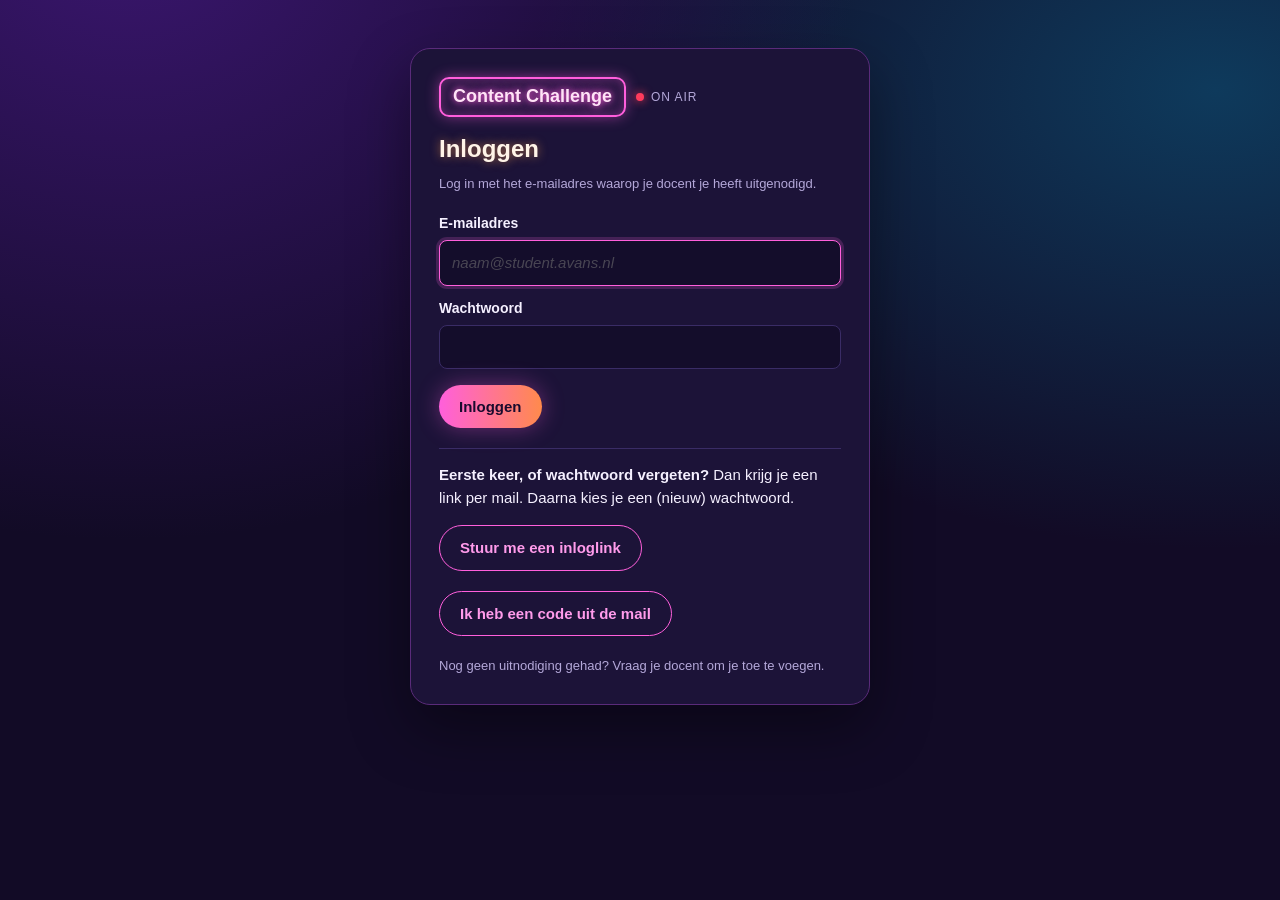
==== index.html @ 52a21045 "Inhaal-invoer: level buiten de game gedaan (noodplan) opent het volgende level Een student die op ee" ====
<!doctype html><html lang="nl"><head><meta charset=utf8>
<meta name="robots" content="noindex, nofollow, noarchive, nosnippet, noimageindex">
<meta name="referrer" content="no-referrer">
<meta http-equiv="Content-Security-Policy" content="default-src 'self'; script-src 'self' 'unsafe-inline'; style-src 'self' 'unsafe-inline' https://fonts.googleapis.com; font-src https://fonts.gstatic.com data:; img-src 'self' data: blob:; connect-src 'self' https://*.supabase.co wss://*.supabase.co; frame-src 'self' blob: data:; object-src 'none'; base-uri 'none'; form-action 'none'">
<meta name=viewport content="width=device-width,initial-scale=1,viewport-fit=cover"><style>:root{color-scheme:light;box-sizing:border-box;padding-top:env(safe-area-inset-top,0px);padding-bottom:env(safe-area-inset-bottom,0px)}html{scroll-padding-top:env(safe-area-inset-top,0px)}body{margin:0;padding:0;font:14px -apple-system,BlinkMacSystemFont,sans-serif;background:#fff;color:#000}img{max-width:100%}[hidden]:not([hidden=until-found i]){display:none!important}</style></head><body class="cc-wait">
<div id="ccgate" class="ccgate"><div class="ccbox"><p class="ccload">Laden…</p></div></div>
<title>Content Challenge</title>
<script>window.CC_HASH=location.hash;window.CC_QS=location.search;</script>
<link rel="stylesheet" href="live.css">

<link rel="preconnect" href="https://fonts.googleapis.com">
<link rel="preconnect" href="https://fonts.gstatic.com" crossorigin>
<link rel="stylesheet" href="https://fonts.googleapis.com/css2?family=Unbounded:wght@500;700;800&family=Manrope:wght@400;500;700;800&family=JetBrains+Mono:wght@500;700&display=swap">
<style>
/* Layout: a quest board. Sticky XP bar on top, mission rail left, one mission at a time on the right. */
:root{
  --paper:#f5f6f2; --card:#ffffff; --ink:#18213a; --muted:#5b6478; --line:#dcdfe6;
  --brand:#2b3a8c; --brand-soft:#e6e9f7; --gold:#d99a16; --gold-soft:#fbf0d6;
  --good:#1f7a4d; --good-soft:#e1f2e8; --warn:#b26a00; --bad:#b3261e; --bad-soft:#fbe4e2;
  --s-brief:#2b3a8c; --s-check:#0f7c80; --s-bron:#8a4fb8; --s-kies:#c25a1c;
  --f-display:"Bricolage Grotesque", "Segoe UI", system-ui, sans-serif;
  --f-body:"IBM Plex Sans", "Segoe UI", system-ui, sans-serif;
  --f-mono:"IBM Plex Mono", ui-monospace, Menlo, monospace;
}
@media (prefers-color-scheme: dark){:root:not([data-theme="light"]){
  --paper:#121626; --card:#1a2033; --ink:#e9ecf5; --muted:#a3abc0; --line:#2e3650;
  --brand:#9aa8ff; --brand-soft:#252d4f; --gold:#f0b43a; --gold-soft:#3a3018;
  --good:#5cc98f; --good-soft:#173528; --warn:#f0a84a; --bad:#ff8a80; --bad-soft:#3d1f1e;
  --s-brief:#9aa8ff; --s-check:#4fc6c9; --s-bron:#c99bf0; --s-kies:#f39a62; color-scheme:dark}}
:root[data-theme="dark"]{
  --paper:#121626; --card:#1a2033; --ink:#e9ecf5; --muted:#a3abc0; --line:#2e3650;
  --brand:#9aa8ff; --brand-soft:#252d4f; --gold:#f0b43a; --gold-soft:#3a3018;
  --good:#5cc98f; --good-soft:#173528; --warn:#f0a84a; --bad:#ff8a80; --bad-soft:#3d1f1e;
  --s-brief:#9aa8ff; --s-check:#4fc6c9; --s-bron:#c99bf0; --s-kies:#f39a62; color-scheme:dark}
*{box-sizing:border-box}
body{background:var(--paper);color:var(--ink);font-family:var(--f-body);font-size:15px;line-height:1.55}
h1,h2,h3{font-family:var(--f-display);text-wrap:balance;margin:0;line-height:1.15}
button,input,select,textarea{font:inherit;color:inherit}
:focus-visible{outline:3px solid var(--gold);outline-offset:2px}
.wrap{max-width:1180px;margin:0 auto;padding-inline:16px}

/* top bar */
.top{position:sticky;top:env(safe-area-inset-top,0px);z-index:5;background:var(--card);border-bottom:1px solid var(--line)}
.top .wrap{display:flex;flex-wrap:wrap;align-items:center;gap:12px 24px;padding-block:12px}
.logo{display:flex;flex-direction:column;min-width:0}
.logo b{font-family:var(--f-display);font-weight:800;font-size:20px;letter-spacing:-.01em}
.logo span{font-size:12px;color:var(--muted);letter-spacing:.06em;text-transform:uppercase}
.xp{display:flex;flex-wrap:wrap;gap:8px 14px;align-items:center;flex:1;min-width:0}
.meter{display:grid;grid-template-columns:auto 72px auto;align-items:center;gap:6px;font-size:12px;color:var(--muted)}
.meter .bar{height:8px;border-radius:4px;background:var(--line);overflow:hidden}
.meter .bar i{display:block;height:100%;border-radius:4px}
.meter b{font-family:var(--f-mono);color:var(--ink);font-weight:600;font-variant-numeric:tabular-nums}
.total{font-family:var(--f-mono);font-weight:600;background:var(--gold-soft);color:var(--ink);border:1px solid var(--gold);padding:4px 10px;border-radius:999px;font-variant-numeric:tabular-nums}
.roles{display:flex;border:1px solid var(--line);border-radius:999px;overflow:hidden}
.roles button{border:0;background:none;padding:6px 14px;cursor:pointer;font-size:13px}
.roles button[aria-pressed="true"]{background:var(--brand);color:var(--card)}

/* layout */
.main{display:grid;grid-template-columns:260px 1fr;gap:24px;padding-block:24px 64px}
@media (max-width:820px){.main{grid-template-columns:1fr}}
.rail{display:flex;flex-direction:column;gap:6px;min-width:0}
@media (max-width:820px){.rail{flex-direction:row;overflow-x:auto;padding-bottom:4px;align-items:flex-start}.rail .note{min-width:300px}}
.step{display:grid;grid-template-columns:28px 1fr;gap:10px;align-items:center;text-align:left;background:none;border:1px solid transparent;border-radius:10px;padding:8px 10px;cursor:pointer;min-width:0}
@media (max-width:820px){.step{min-width:190px}}
.step:hover{background:var(--card);border-color:var(--line)}
.step[aria-current="true"]{background:var(--card);border-color:var(--brand)}
.step .n{width:28px;height:28px;border-radius:50%;display:grid;place-items:center;font-family:var(--f-mono);font-size:13px;border:1.5px solid var(--line);background:var(--card)}
.step.done .n{background:var(--good);border-color:var(--good);color:var(--card)}
.step.locked{opacity:.55;cursor:not-allowed}
.step small{display:block;color:var(--muted);font-size:12px}
.step strong{font-weight:600;font-size:14px}
.rail .note{font-size:12px;color:var(--muted);padding:8px 10px}

.panel{background:var(--card);border:1px solid var(--line);border-radius:14px;padding:28px;min-width:0}
@media (max-width:560px){.panel{padding:18px}}
.eyebrow{font-size:12px;letter-spacing:.08em;text-transform:uppercase;color:var(--muted);font-weight:600}
.panel h2{font-size:28px;margin:4px 0 8px}
.lead{color:var(--muted);max-width:68ch;margin:0 0 20px}
.skilltags{display:flex;flex-wrap:wrap;gap:6px;margin-bottom:18px}
.tag{font-size:12px;font-weight:600;padding:3px 10px;border-radius:999px;border:1.5px solid currentColor}
.t-brief{color:var(--s-brief)}.t-check{color:var(--s-check)}.t-bron{color:var(--s-bron)}.t-kies{color:var(--s-kies)}.t-bonus{color:var(--gold)}

.block{border-top:1px solid var(--line);padding-top:20px;margin-top:20px;display:flex;flex-direction:column;gap:14px}
.block h3{font-size:18px}
.field{display:flex;flex-direction:column;gap:4px;min-width:0}
.field label{font-weight:600;font-size:14px}
.field .hint{font-size:13px;color:var(--muted)}
input[type=text],select,textarea{width:100%;background:var(--paper);border:1px solid var(--line);border-radius:8px;padding:9px 11px}
textarea{min-height:90px;resize:vertical}
textarea.tall{min-height:160px}
.grid2{display:grid;grid-template-columns:1fr 1fr;gap:14px}
.grid3{display:grid;grid-template-columns:repeat(3,1fr);gap:14px}
@media (max-width:700px){.grid2,.grid3{grid-template-columns:1fr}}
.btn{border:1px solid var(--brand);background:var(--brand);color:var(--card);padding:9px 16px;border-radius:8px;cursor:pointer;font-weight:600}
.btn.ghost{background:none;color:var(--brand)}
.btn.small{padding:5px 10px;font-size:13px}
.row{display:flex;flex-wrap:wrap;gap:10px;align-items:center}
.prompt{background:var(--brand-soft);border:1px dashed var(--brand);border-radius:10px;padding:14px;font-family:var(--f-mono);font-size:13px;white-space:pre-wrap;word-break:break-word}
.status{font-size:13px;color:var(--muted)}
.ok{color:var(--good);font-weight:600}
.callout{background:var(--gold-soft);border-left:4px solid var(--gold);padding:12px 14px;border-radius:0 8px 8px 0;font-size:14px}

/* strategiemodel */
.vak{border:1px solid var(--line);border-radius:12px;padding:16px;display:flex;flex-direction:column;gap:12px}
.vak header{display:flex;justify-content:space-between;gap:10px;align-items:baseline;flex-wrap:wrap}
.vak header h3{font-size:17px}
.checks{display:grid;gap:6px}
.check{display:grid;grid-template-columns:1fr auto;gap:10px;align-items:center;font-size:14px}
.seg{display:flex;border:1px solid var(--line);border-radius:8px;overflow:hidden}
.seg button{border:0;background:none;padding:4px 10px;font-size:13px;cursor:pointer}
.seg button[aria-pressed="true"].y{background:var(--good-soft);color:var(--good);font-weight:600}
.seg button[aria-pressed="true"].d{background:var(--gold-soft);color:var(--warn);font-weight:600}
.seg button[aria-pressed="true"].n{background:var(--bad-soft);color:var(--bad);font-weight:600}
.gerretsen{display:grid;grid-template-columns:repeat(auto-fill,minmax(210px,1fr));gap:6px}
.gerretsen label{display:flex;gap:8px;align-items:flex-start;font-size:14px;padding:6px 8px;border:1px solid var(--line);border-radius:8px}

/* bronnen */
table{border-collapse:collapse;width:100%;font-size:14px}
.tablewrap{overflow-x:auto}
.cscale{display:grid;grid-template-columns:repeat(4,minmax(0,1fr));gap:8px;margin:10px 0 12px}.cscale div{border-radius:12px;padding:10px 12px;border:1px solid var(--line,rgba(255,255,255,.12));display:flex;flex-direction:column;gap:2px}.cscale b{font-size:26px;line-height:1.1}.cscale span{font-family:var(--f-mono,monospace);font-weight:700;color:#1A0B2E;font-size:13px}.cscale small{color:#3A2C55;font-size:12px;font-weight:700}@media (max-width:620px){.cscale{grid-template-columns:repeat(2,minmax(0,1fr))}}
@media (max-width:620px){.ctab thead{display:none}.ctab,.ctab tbody,.ctab td{display:block;width:100%}.ctab tr{display:grid;grid-template-columns:auto 1fr auto;gap:6px 10px;align-items:center;padding:12px 0;border-bottom:1px solid var(--line,rgba(255,255,255,.12))}.ctab td{padding:0;border:0;width:auto}.ctab td:nth-child(4),.ctab td:nth-child(5){grid-column:1/-1}}
th,td{text-align:left;padding:8px;border-bottom:1px solid var(--line);vertical-align:top}
th{font-size:12px;letter-spacing:.05em;text-transform:uppercase;color:var(--muted)}
.pill{display:inline-block;font-size:12px;font-weight:600;padding:2px 8px;border-radius:999px}
.p-bev{background:var(--good-soft);color:var(--good)}.p-wee{background:var(--bad-soft);color:var(--bad)}.p-onb{background:var(--gold-soft);color:var(--warn)}
.p-prim{background:var(--brand-soft);color:var(--brand)}

/* keuze */
.routes{display:grid;grid-template-columns:repeat(3,1fr);gap:14px}
@media (max-width:860px){.routes{grid-template-columns:1fr}}
.route{border:1.5px solid var(--line);border-radius:12px;padding:14px;display:flex;flex-direction:column;gap:8px}
.route.chosen{border-color:var(--s-kies);box-shadow:0 0 0 3px color-mix(in srgb,var(--s-kies) 20%,transparent)}

/* bug hunt */
.doc{border:1px solid var(--line);border-radius:12px;padding:20px;background:var(--paper);line-height:1.8}
.doc h4{font-family:var(--f-display);margin:12px 0 2px;font-size:15px}
.sent{cursor:pointer;border-radius:4px;padding:1px 2px}
.sent:hover{background:var(--brand-soft)}
.sent.flag{background:var(--bad-soft);text-decoration:underline wavy var(--bad)}
.sent.hit{background:var(--good-soft);text-decoration:none}
.sent.miss{background:var(--bad-soft);text-decoration:line-through}
.flaglist{display:flex;flex-direction:column;gap:8px}
.flagitem{display:grid;grid-template-columns:1fr minmax(160px,220px) auto;gap:8px;align-items:center;font-size:14px;border:1px solid var(--line);border-radius:8px;padding:8px}
@media (max-width:640px){.flagitem{grid-template-columns:1fr}}

/* oplevering */
.profile{display:grid;grid-template-columns:repeat(4,1fr);gap:12px}
@media (max-width:700px){.profile{grid-template-columns:1fr 1fr}}
.skill{border:1px solid var(--line);border-radius:12px;padding:14px}
.skill .v{font-family:var(--f-mono);font-size:26px;font-weight:600}
.skill .bar{height:6px;background:var(--line);border-radius:3px;margin-top:8px;overflow:hidden}
.skill .bar i{display:block;height:100%}
.badges{display:flex;flex-wrap:wrap;gap:10px}
.badge{display:flex;gap:10px;align-items:center;border:1.5px solid var(--line);border-radius:12px;padding:10px 14px;min-width:220px;flex:1}
.badge .medal{width:34px;height:34px;border-radius:50%;display:grid;place-items:center;font-family:var(--f-display);font-weight:800;border:2px solid var(--line);color:var(--muted)}
.badge.on{border-color:var(--gold);background:var(--gold-soft)}
.badge.on .medal{border-color:var(--gold);background:var(--gold);color:var(--card)}
.badge small{display:block;color:var(--muted);font-size:12px}
.boards{display:grid;grid-template-columns:1fr 1fr;gap:18px}
@media (max-width:760px){.boards{grid-template-columns:1fr}}
tr.me td{background:var(--gold-soft);font-weight:600}
.num{font-family:var(--f-mono);font-variant-numeric:tabular-nums;text-align:right}
.example{font-size:12px;color:var(--muted);font-style:italic}
@media (max-width:600px){.meter{display:none}.top .wrap{gap:8px 12px}.xp{min-width:max-content}.levels button{padding:6px 10px}}
.toast{position:fixed;bottom:calc(16px + env(safe-area-inset-bottom,0px));left:50%;transform:translateX(-50%);background:var(--ink);color:var(--paper);padding:10px 16px;border-radius:10px;font-size:14px;z-index:20}
@media (prefers-reduced-motion:no-preference){.xpflash{animation:fl .8s ease}@keyframes fl{0%{transform:scale(1)}40%{transform:scale(1.12)}100%{transform:scale(1)}}}

/* Ontwerp 2: Neon studio. Een donkere creator-studio met gloeiende accenten, alsof je achter de knoppen van een opnamestudio zit. Bewust altijd donker. */
:root,:root:not([data-theme="light"]),:root[data-theme="dark"],:root[data-theme="light"]{
 --f-display:"Unbounded","Trebuchet MS",sans-serif;--f-body:"Manrope","Segoe UI",sans-serif;--f-mono:"JetBrains Mono",ui-monospace,monospace;
 --paper:#120B26;--card:#1C1338;--ink:#F5F0FF;--muted:#B4A8D9;--line:#3A2C66;
 --brand:#FF5FDC;--brand-soft:#33184A;--gold:#FFB547;--gold-soft:#3A2812;
 --good:#3CF0A0;--good-soft:#12352A;--warn:#FFB547;--bad:#FF6B81;--bad-soft:#3E1724;
 --s-brief:#8C9BFF;--s-check:#3CE6E0;--s-bron:#FF6BE5;--s-kies:#FFA14A;color-scheme:dark}
body{background:radial-gradient(ellipse at 10% -10%,#3B1670 0,transparent 45%),radial-gradient(ellipse at 95% 10%,#0E3A5C 0,transparent 40%),var(--paper);background-attachment:fixed}
.top{background:rgba(18,11,38,.88);backdrop-filter:blur(10px);border-bottom:1px solid var(--line)}
.logo b{font-weight:800;font-size:19px;background:linear-gradient(90deg,#FF5FDC,#FFA14A);-webkit-background-clip:text;background-clip:text;color:transparent}
.logo span::before{content:"";display:inline-block;width:8px;height:8px;border-radius:50%;background:#FF3B5C;margin-right:7px;box-shadow:0 0 10px #FF3B5C;vertical-align:1px}
@media (prefers-reduced-motion:no-preference){.logo span::before{animation:rec 1.6s ease-in-out infinite}@keyframes rec{50%{opacity:.25}}}
.panel{border:1px solid var(--line);box-shadow:0 0 0 1px rgba(255,95,220,.06),0 24px 60px rgba(0,0,0,.4);border-radius:20px;background:linear-gradient(180deg,#21164200,#1C1338),var(--card)}
.panel h2{font-weight:700;font-size:26px;letter-spacing:-.01em}
.eyebrow{color:var(--gold)}
.btn{background:linear-gradient(90deg,#FF5FDC,#FF8A4C);border:0;color:#1A0B2E;border-radius:999px;font-weight:800;box-shadow:0 0 22px rgba(255,95,220,.35)}
.btn.ghost{background:none;border:1.5px solid #FF5FDC;color:#FF9BEB;box-shadow:none}
.total{background:linear-gradient(90deg,#FF5FDC,#FFA14A);color:#1A0B2E;border:0;box-shadow:0 0 18px rgba(255,161,74,.35)}
.roles button[aria-pressed="true"]{background:#FF5FDC;color:#1A0B2E}
.meter .bar i{filter:drop-shadow(0 0 4px rgba(255,255,255,.35))}
.step[aria-current="true"]{border-color:#FF5FDC;box-shadow:0 0 20px rgba(255,95,220,.3);background:var(--card)}
.step .n{background:var(--paper)}
.step.done .n{color:#0B1F17}
.tag{background:rgba(255,255,255,.04)}
input[type=text],select,textarea{background:#140D2B;border-color:#3A2C66}
input:focus,select:focus,textarea:focus{border-color:#FF5FDC;box-shadow:0 0 0 3px rgba(255,95,220,.18)}
.vak,.route,.skill,.flagitem,.doc,.badge{border-color:#3A2C66;border-radius:16px;background:rgba(255,255,255,.02)}
.route.chosen{box-shadow:0 0 24px rgba(255,161,74,.35)}
.badge.on{background:linear-gradient(135deg,#3A2812,#33184A);border-color:var(--gold)}
.badge.on .medal{color:#1A0B2E}
.callout{background:rgba(255,181,71,.1)}
.prompt{background:#1A1036;border-color:#8C9BFF}
.skill .v{background:linear-gradient(90deg,#FFFFFF,#FFB547);-webkit-background-clip:text;background-clip:text;color:transparent}
.toast{background:#FF5FDC;color:#1A0B2E}


/* Feestje: kort dansend neonfiguurtje na een missie, groot feest na een level. */
.party{position:fixed;z-index:60;pointer-events:none;display:flex;align-items:center;gap:10px}
.party.mis{right:16px;bottom:16px;background:rgba(26,16,44,.94);border:2px solid #FF5FDC;border-radius:18px;padding:8px 16px 8px 8px;box-shadow:0 0 18px rgba(255,95,220,.55);color:#FFF4E8;max-width:calc(100vw - 32px)}
.party.mis svg{width:64px;height:76px;flex:none}
@media (max-width:600px){.party.mis{top:12px;bottom:auto;left:12px;right:12px}}
.party .pt{font-weight:800;font-size:16px;text-shadow:0 0 8px rgba(255,161,74,.8)}
.party .ps{font-size:13px;color:#FFD9F4}
.party.lvl{inset:0;pointer-events:auto;flex-direction:column;justify-content:center;background:rgba(10,6,22,.86);text-align:center;padding:16px;color:#FFF4E8}
.party.lvl svg{width:150px;height:178px}
.party.lvl .pt{font-size:clamp(26px,6vw,42px);color:#FFF4E8;text-shadow:0 0 10px #FF5FDC,0 0 28px #FF5FDC,0 0 50px rgba(255,161,74,.7)}
.party.lvl .ps{font-size:16px;max-width:460px}
.party.lvl .btn{margin-top:14px}
.party .cf{position:absolute;top:-20px;width:9px;height:16px;border-radius:2px;opacity:.95}
.party .neo{fill:none;stroke-width:4;stroke-linecap:round;stroke-linejoin:round}
.party svg{overflow:visible;filter:drop-shadow(0 0 4px #FF5FDC) drop-shadow(0 0 10px rgba(255,161,74,.6))}
@media (prefers-reduced-motion:no-preference){
 .party.mis{animation:pin .35s cubic-bezier(.2,1.6,.4,1) both}
 .party.out{animation:pout .3s ease forwards}
 .party .bod{transform-box:fill-box;transform-origin:50% 100%}
 .party .d1 .bod{animation:dbounce .45s ease-in-out infinite alternate}
 .party .d2 .bod{animation:dsway .5s ease-in-out infinite alternate}
 .party .d3 .bod{transform-origin:50% 50%;animation:dspin 1.4s ease-in-out infinite}
 .party .arm{transform-box:fill-box}
 .party .arm.l{transform-origin:100% 100%;animation:wavl .3s ease-in-out infinite alternate}
 .party .arm.r{transform-origin:0 100%;animation:wavr .3s ease-in-out infinite alternate}
 .party .leg.l{transform-box:fill-box;transform-origin:100% 0;animation:kick .45s ease-in-out infinite alternate}
 .party .leg.r{transform-box:fill-box;transform-origin:0 0;animation:kick .45s ease-in-out infinite alternate-reverse}
 .party .cf{animation:fall linear forwards}
 .party.lvl .pt{animation:flick 1.2s steps(1) 1}
}
@keyframes pin{from{transform:translateY(40px) scale(.6);opacity:0}}
@keyframes pout{to{transform:translateY(30px);opacity:0}}
@keyframes dbounce{from{transform:translateY(0) rotate(-6deg)}to{transform:translateY(-14px) rotate(6deg)}}
@keyframes dsway{from{transform:rotate(-14deg)}to{transform:rotate(14deg) translateY(-6px)}}
@keyframes dspin{0%{transform:rotate(0)}30%{transform:translateY(-12px) rotate(-12deg)}60%{transform:translateY(0) rotate(12deg)}80%,100%{transform:scaleX(-1)}}
@keyframes wavl{from{transform:rotate(-25deg)}to{transform:rotate(20deg)}}
@keyframes wavr{from{transform:rotate(25deg)}to{transform:rotate(-20deg)}}
@keyframes kick{from{transform:rotate(-18deg)}to{transform:rotate(18deg)}}
@keyframes fall{to{transform:translateY(110vh) rotate(720deg)}}
@keyframes flick{0%,20%,40%{opacity:.3}10%,30%,50%,100%{opacity:1}}
/* Neon 1, Live: de opnamestudio. ON AIR-bord als logo, neonbuis-gloed op titels, magenta naar oranje. */
.logo b{color:#FFE3F7;background:none;-webkit-background-clip:initial;background-clip:initial;text-shadow:0 0 6px #FF5FDC,0 0 18px #FF5FDC,0 0 36px rgba(255,95,220,.6);border:2px solid #FF5FDC;border-radius:10px;padding:4px 12px;box-shadow:0 0 14px rgba(255,95,220,.45),inset 0 0 12px rgba(255,95,220,.35)}
.panel h2{color:#FFF4E8;text-shadow:0 0 10px rgba(255,161,74,.75),0 0 28px rgba(255,95,220,.45)}
.panel{border-color:#5A2B7A}
.step[aria-current="true"] .n{box-shadow:0 0 12px #FF5FDC;border-color:#FF5FDC}
@media (max-width:600px){.logo b{font-size:15px;padding:3px 9px}}
.total{white-space:nowrap}

/* levels */
.levels{display:flex;border:1px solid var(--line);border-radius:999px;overflow:hidden}
.levels button{border:0;background:none;padding:6px 12px;cursor:pointer;font-size:13px;color:var(--muted)}
.levels button[aria-pressed="true"]{background:linear-gradient(90deg,#FF5FDC,#FFA14A);color:#1A0B2E;font-weight:700}
.levels button.locked{opacity:.5}
/* level 2 */
.recap{display:grid;grid-template-columns:repeat(2,minmax(0,1fr));gap:10px}
@media (max-width:700px){.recap{grid-template-columns:1fr}}
.recap-row{border:1px solid var(--line);border-radius:12px;padding:10px 12px;display:flex;flex-direction:column;gap:2px;min-width:0;overflow-wrap:anywhere}
.books{display:grid;grid-template-columns:repeat(2,minmax(0,1fr));gap:14px}
@media (max-width:760px){.books{grid-template-columns:1fr}}
.book{border:1px solid var(--line);border-radius:16px;padding:14px;display:flex;flex-direction:column;gap:8px;background:rgba(255,255,255,.02)}
.book h3{font-size:16px}
.bb-item{border:1.5px solid var(--line);border-radius:12px;padding:10px 12px;display:flex;flex-direction:column;gap:6px;cursor:pointer;font-size:14px}
.bb-item:hover{border-color:var(--brand)}
.bb-item.flag,.fz.flag{border-color:var(--bad);box-shadow:0 0 0 3px rgba(255,107,129,.25)}
.bb-item.hit,.fz.hit{border-color:var(--good);box-shadow:0 0 0 3px rgba(60,240,160,.25)}
.bb-item.miss,.fz.miss{border-color:var(--bad);border-style:dashed;opacity:.8}
.bb-item.missed,.fz.missed{border-color:var(--bad);box-shadow:0 0 0 3px rgba(255,107,129,.5)}
.sw-row{display:flex;gap:6px;flex-wrap:wrap}
.sw{width:28px;height:28px;border-radius:8px;border:1px solid rgba(255,255,255,.25);display:inline-block}
.sw.big{width:36px;height:36px}
.bb-btn{align-self:flex-start;padding:8px 14px;border-radius:8px;font-weight:700;font-family:Arial,sans-serif}
.round-h{display:flex;justify-content:space-between;align-items:center;gap:12px;flex-wrap:wrap}
.timer{display:flex;align-items:center;gap:10px}
.timer-t{font-family:var(--f-mono);font-size:20px;font-weight:700;color:var(--gold);font-variant-numeric:tabular-nums}
.timer-t.over{color:var(--bad)}
.hbframe{display:block;width:100%;height:75vh;min-height:480px;border:1px solid var(--line);border-radius:12px;background:#E9E7EF;margin-top:12px}
.logoimg .imgbox{aspect-ratio:auto;min-height:130px;max-width:380px;padding:14px;background:repeating-conic-gradient(#eee 0 25%,#fff 0 50%) 0 0/16px 16px}
.logoimg .imgbox.empty{background:#140D2B}
.logoimg .imgbox img{width:100%;height:auto;max-height:180px;object-fit:contain}
.cooker-grid{display:grid;grid-template-columns:minmax(0,1fr) minmax(0,1fr);gap:16px;align-items:start}
@media (max-width:760px){.cooker-grid{grid-template-columns:1fr}}
.pal{display:flex;flex-direction:column;gap:8px}
.pal-row{display:grid;grid-template-columns:44px 1fr 110px;gap:10px;align-items:center}
.pal-row input[type=color]{width:44px;height:36px;border:1px solid var(--line);border-radius:8px;background:none;padding:2px;cursor:pointer}
.pal-row label{font-size:14px}
input.hex{font-family:var(--f-mono);font-size:13px}
.spec{border-radius:14px;padding:18px;border:1px solid var(--line)}
.bpost{aspect-ratio:1/1;max-width:340px;width:100%;border-radius:14px;padding:22px;display:flex;flex-direction:column;justify-content:space-between;gap:10px;overflow:hidden}
.bpost-kop{font-size:26px;line-height:1.1;font-weight:700;overflow-wrap:anywhere}
.bpost-name{font-size:12px;letter-spacing:.08em;text-transform:uppercase;font-weight:700}
.bpost-cta{align-self:flex-start;padding:8px 14px;border-radius:999px;font-weight:700;font-size:14px}
.aa{display:inline-grid;place-items:center;width:44px;height:32px;border-radius:6px;font-weight:700}
details summary{cursor:pointer;color:var(--brand);font-weight:600;margin-bottom:8px}
.psych{display:flex;flex-direction:column;gap:8px}
.psych-row{display:grid;grid-template-columns:36px 150px 170px 1fr;gap:10px;align-items:center}
@media (max-width:760px){.psych-row{grid-template-columns:36px 1fr}.psych-row select,.psych-row input{grid-column:1/-1}}
.routes.two{grid-template-columns:repeat(2,minmax(0,1fr))}
@media (max-width:760px){.routes.two{grid-template-columns:1fr}}
.flyer-wrap{display:flex;justify-content:center;margin:8px 0}
.flyer{position:relative;width:100%;max-width:420px;background:#FFFFFF;color:#222;border-radius:4px;padding:14px;display:flex;flex-direction:column;gap:8px;font-family:Arial,sans-serif;box-shadow:0 20px 50px rgba(0,0,0,.45)}
.fz{border:2px solid transparent;border-radius:6px;padding:4px 6px;cursor:pointer}
.fz:hover{border-color:#bbb}
.fl-logo{display:inline-flex;align-items:center;gap:5px;font-weight:900;font-size:20px;color:#2E7D32;transform:scale(2.1,.7);transform-origin:left center;letter-spacing:-1px}
.fl-mark{width:26px;height:26px;border-radius:50%;background:#2E7D32;color:#fff;display:inline-grid;place-items:center;font-size:11px;letter-spacing:0}
.hexhint{grid-column:2/-1;font-size:12px;color:var(--muted);margin-top:-6px}.hexhint:empty{display:none}.hexhint.warn{color:var(--bad)}
.legend{display:flex;flex-wrap:wrap;gap:6px 14px;margin-top:10px;font-size:12px;color:var(--muted);max-width:340px}.lg-it{display:inline-flex;align-items:center;gap:6px}.legend .sw{width:14px;height:14px;border-radius:4px;border:1px solid var(--line)}
.wc{font-size:12px;color:var(--muted)}.wc.over{color:var(--bad)}
.fontx{display:flex;flex-direction:column;gap:4px;margin-top:8px}.fontx[hidden]{display:none}
.scales{display:grid;grid-template-columns:repeat(auto-fit,minmax(200px,1fr));gap:12px}
.cact{display:flex;flex-direction:column;gap:6px;min-width:0}.cact .row{gap:6px}
.fl-title{font-size:30px;line-height:1.05;color:#2E7D32}
.fl-foto{height:110px;border-radius:6px;background:linear-gradient(135deg,#A5D6A7,#FFCC80);display:grid;place-items:center;font-size:13px;color:#333}
.fl-tekst{margin:0;font-size:12px;line-height:1.3;text-align:justify}
.fl-cta{background:#2E7D32;color:#fff;font-weight:700;padding:8px 12px;border-radius:6px;display:inline-block}
.fl-sticker{background:#E53935;color:#fff;font-weight:900;padding:10px 6px;transform:rotate(12deg);font-size:14px}
/* level 3 */
input[type=date],input[type=time],input[type=number]{width:100%;background:#140D2B;border:1px solid #3A2C66;border-radius:8px;padding:8px 10px;color-scheme:dark}
table.cal{font-size:13px;min-width:1500px}
table.cal td{padding:4px 4px;vertical-align:middle}
table.cal input,table.cal select{padding:6px 7px;font-size:13px;min-width:0}
table.cal td:nth-child(2),table.cal td:nth-child(3){min-width:132px}
table.cal td:nth-child(4){min-width:92px}
table.cal td:nth-child(6){min-width:180px}
table.cal td:nth-child(5){min-width:96px}table.cal td:nth-child(7){min-width:138px}table.cal td:nth-child(8),table.cal td:nth-child(9){min-width:118px}table.cal td:nth-child(10){min-width:140px}table.cal td:nth-child(11){min-width:96px}table.cal td:nth-child(12){min-width:96px}
table.cal tr.incomplete td:first-child{color:var(--bad,#FF8FA1)}
table.kbug{font-size:13px;width:100%}
table.kbug td{padding:8px 6px;vertical-align:middle}
table.kbug td.num{white-space:nowrap}table.kbug th{font-size:11px;padding:6px 5px}table.kbug .rl{display:none}
@media (max-width:860px){table.kbug .rl{display:inline}table.kbug thead{display:none}table.kbug,table.kbug tbody,table.kbug tr,table.kbug td{display:block;width:100%}
 table.kbug tr{display:grid;grid-template-columns:repeat(2,minmax(0,1fr));gap:6px 12px;padding:10px 12px;border:1px solid var(--line);border-radius:12px;margin:0 0 8px}
 table.kbug td{border:0;padding:0;min-width:0;overflow-wrap:anywhere}table.kbug td::before{content:attr(data-label);display:block;font-size:11px;color:var(--muted)}
 table.kbug td.num{grid-column:1/-1;font-weight:700;text-align:left}
 table.kbug .krow td{background:none!important;box-shadow:none!important}table.kbug tr.krow.flag{background:rgba(255,107,129,.12)}table.kbug tr.krow.hit{background:rgba(60,240,160,.12)}table.kbug tr.krow.miss{background:rgba(255,107,129,.08)}table.kbug tr.krow.missed{box-shadow:0 0 0 2px rgba(255,107,129,.7)}table.kbug td:nth-child(6){grid-column:1/-1}}
.calbar{display:flex;flex-wrap:wrap;gap:8px;align-items:center;margin:0 0 10px}
.crows{display:flex;flex-direction:column;gap:10px;margin:0 0 12px}
.crow{border:1px solid var(--line);border-radius:12px;padding:10px 12px;background:rgba(255,255,255,.02);min-width:0}
.crow.bad{border-color:rgba(255,107,129,.6)}
.crow.hl{box-shadow:0 0 0 2px rgba(255,181,71,.6)}
.crow-h{display:flex;flex-wrap:wrap;gap:6px 10px;align-items:center;margin:0 0 8px;font-size:14px}
.crow-h .cbtn{margin-left:auto}
.crow>small.status{display:block;margin:-4px 0 8px;font-size:12px}.crow>small.status:empty{display:none}
.crow-iss{margin:0 0 8px;padding-left:18px;font-size:13px;color:#FF8FA1}
.crow-g{display:grid;grid-template-columns:repeat(6,minmax(0,1fr));gap:8px}
.crow-g .cc{display:flex;flex-direction:column;gap:3px;min-width:0;font-size:11px;color:var(--muted);margin:0}
.crow-g .cc.w2{grid-column:span 2}
.crow-g input,.crow-g select{padding:6px 7px;font-size:13px;width:100%;min-width:0}
@media (max-width:1000px){.crow-g{grid-template-columns:repeat(3,minmax(0,1fr))}}
@media (max-width:560px){.crow-g{grid-template-columns:repeat(2,minmax(0,1fr))}.crow-g .cc.w2{grid-column:1/-1}}
.pctask{display:flex;flex-wrap:wrap;gap:6px;align-items:center;margin-top:6px;font-size:13px;color:var(--warn,#FFB547)}
.pctask:empty{display:none}
.kgrp{display:flex;flex-direction:column;gap:8px}
.kgrow{display:grid;grid-template-columns:minmax(0,1fr) minmax(0,1.4fr);gap:8px 12px;align-items:center}
@media (max-width:560px){.kgrow{grid-template-columns:1fr}}
table.pvk{font-size:14px;max-width:520px}
.krow{cursor:pointer}
.krow:focus-visible{outline:2px solid #3CE6E0;outline-offset:-2px}
.krow.flag td{background:rgba(255,107,129,.12)}
.krow.hit td{background:rgba(60,240,160,.12)}
.krow.miss td{background:rgba(255,107,129,.08);text-decoration:line-through}
.krow.missed td{box-shadow:inset 0 2px 0 rgba(255,107,129,.7),inset 0 -2px 0 rgba(255,107,129,.7)}
.funnel{display:flex;flex-direction:column;gap:8px;margin:0 0 12px}
.fbar{display:grid;grid-template-columns:150px 1fr 90px;gap:10px;align-items:center}
.fbar .fl{display:flex;flex-direction:column}
.fbar .fl small{color:var(--muted);font-size:12px}
.fbar .ft{height:16px;background:rgba(255,255,255,.05);border-radius:999px;overflow:hidden}
.fbar .ft i{display:block;height:100%;border-radius:999px}
.fbar b{font-family:var(--f-mono);text-align:right}
.plan4{display:grid;grid-template-columns:repeat(4,minmax(0,1fr));gap:12px}
.kosten{display:grid;grid-template-columns:repeat(5,minmax(0,1fr));gap:10px}
.weeks{display:grid;grid-template-columns:repeat(13,minmax(0,1fr));gap:6px;align-items:start;margin:0 0 8px}
.wk{display:flex;flex-direction:column;align-items:center;gap:2px;font-size:11px;color:var(--muted);background:none;border:0;padding:0;margin:0;cursor:pointer;font-family:inherit;min-width:0}
.wk b,.wk small{white-space:nowrap}
.wk:focus-visible{outline:2px solid #3CE6E0;outline-offset:2px;border-radius:6px}
.wk.sel .wb{box-shadow:0 0 0 2px #FFB547}
.wk b{font-family:var(--f-mono);color:var(--ink,#F5F0FF);font-size:12px}
.wb{position:relative;width:100%;height:110px;background:rgba(255,255,255,.04);border-radius:6px;overflow:hidden}
.wb i{position:absolute;left:0;right:0;bottom:0;background:var(--s-check);border-radius:6px 6px 0 0}
.wk.over .wb i{background:#FF6B81}
.wk.over b{color:#FF8FA1}
.wb em{position:absolute;left:0;right:0;height:0;border-top:2px dashed #FFB547}
.eisen{list-style:none;padding:0;margin:0;display:flex;flex-direction:column;gap:8px}
.eisen li{display:flex;gap:10px;align-items:baseline;flex-wrap:wrap;font-size:14px}
.eisen small{color:var(--muted)}
.eventcard{border:2px solid #FFA14A;border-radius:18px;padding:20px 22px;background:linear-gradient(135deg,rgba(255,95,220,.12),rgba(255,161,74,.12));box-shadow:0 0 28px rgba(255,161,74,.25);margin:0 0 18px}
.eventcard h3{font-family:var(--f-display);font-size:22px;margin:6px 0}
.eventcard p{margin:0;max-width:640px}
@media (max-width:860px){.kosten{grid-template-columns:repeat(2,minmax(0,1fr))}.plan4{grid-template-columns:repeat(2,minmax(0,1fr))}.weeks{gap:3px}.wk small{font-size:9px}.wb{height:80px}.fbar{grid-template-columns:90px 1fr 64px}}
@media (max-width:560px){.weeks{gap:2px}.wk .wkp,.wk .wd{display:none}.wk b{font-size:9px;letter-spacing:-.02em}.wk small{font-size:10px}}
/* level 4 */
.fileinput{position:absolute;opacity:0;width:1px;height:1px;overflow:hidden}
.fileinput:focus-visible+*,.imgpick label.btn:focus-within{outline:2px solid #3CE6E0}
.imgpick{display:flex;flex-direction:column;gap:8px;position:relative}
.imgpick label.btn{cursor:pointer}
.imgbox{position:relative;border-radius:12px;overflow:hidden;background:#140D2B;border:1px solid var(--line);aspect-ratio:4/5;display:flex;align-items:center;justify-content:center}
.imgbox img{width:100%;height:100%;object-fit:cover;display:block}
.imgbox.thirds::after{content:"";position:absolute;inset:0;pointer-events:none;background:
 linear-gradient(to right,transparent calc(33.33% - 1px),rgba(255,255,255,.7) calc(33.33% - 1px),rgba(255,255,255,.7) 33.33%,transparent 33.33%,transparent calc(66.66% - 1px),rgba(255,255,255,.7) calc(66.66% - 1px),rgba(255,255,255,.7) 66.66%,transparent 66.66%),
 linear-gradient(to bottom,transparent calc(33.33% - 1px),rgba(255,255,255,.7) calc(33.33% - 1px),rgba(255,255,255,.7) 33.33%,transparent 33.33%,transparent calc(66.66% - 1px),rgba(255,255,255,.7) calc(66.66% - 1px),rgba(255,255,255,.7) 66.66%,transparent 66.66%)}
.ph-empty{color:var(--muted);font-size:14px;padding:24px;text-align:center}
.photogrid{display:grid;grid-template-columns:repeat(auto-fill,minmax(240px,1fr));gap:14px;margin:14px 0}
.photo{gap:10px}
.checks{display:flex;flex-direction:column;gap:6px}
.chk{display:flex;gap:8px;align-items:flex-start;font-size:14px;cursor:pointer}
.chk input{margin-top:3px;accent-color:#FF5FDC;width:16px;height:16px;flex:none}
.uitlist{display:flex;flex-direction:column;gap:8px;margin:10px 0}
.uitlist .chk{border:1px solid var(--line);border-radius:10px;padding:10px 12px}
.stamps{display:grid;grid-template-columns:repeat(3,minmax(0,1fr));gap:12px;margin:12px 0}
.stamp{display:flex;flex-direction:column;gap:6px;align-items:flex-start;text-align:left;border:1px dashed #3A2C66;border-radius:14px;padding:16px;background:transparent;color:inherit;cursor:pointer;font:inherit}
.stamp small{color:var(--muted);font-size:13px}
.stamp .seal{width:44px;height:44px;border-radius:50%;border:2px solid #3A2C66;display:flex;align-items:center;justify-content:center;font-weight:800;font-size:20px;color:var(--muted)}
.stamp.on{border-style:solid;border-color:#FF5FDC;box-shadow:0 0 18px rgba(255,95,220,.25)}
.stamp.on .seal{border-color:#FF5FDC;color:#FF5FDC;transform:rotate(-12deg)}
.stamp:focus-visible{outline:2px solid #3CE6E0;outline-offset:2px}
.shots{display:flex;flex-direction:column;gap:8px;margin:10px 0}
.shot{display:grid;grid-template-columns:28px 170px 1fr 90px 40px;gap:8px;align-items:center}
.shot .n{font-family:var(--f-mono);color:var(--muted);text-align:center}
.cmp{display:grid;grid-template-columns:1fr 1fr;gap:12px;margin:10px 0}
.cmp figure{margin:0;display:flex;flex-direction:column;gap:6px}
.cmp figure>img{width:100%;aspect-ratio:4/5;object-fit:cover;border-radius:12px;border:1px solid var(--line)}
.cmp figure>.ph-empty{aspect-ratio:4/5;border:1px solid var(--line);border-radius:12px;display:flex;align-items:center;justify-content:center}
.cmp figcaption{font-family:var(--f-mono);font-size:12px;text-transform:uppercase;letter-spacing:2px;color:var(--muted)}
.chips{display:flex;flex-wrap:wrap;gap:6px;align-items:center}
details.tips summary{cursor:pointer;font-weight:700}
details.tips ul{margin:10px 0 0;padding-left:18px;display:flex;flex-direction:column;gap:4px}
.rgrid{display:grid;grid-template-columns:96px 1fr;gap:14px;align-items:start}
.thumb{width:96px;height:120px;object-fit:cover;border-radius:10px;border:1px solid var(--line);display:flex;align-items:center;justify-content:center;font-size:12px;color:var(--muted)}
.vak.issue{border-color:#FF6B81}
.vak header{display:flex;justify-content:space-between;align-items:center;gap:10px;flex-wrap:wrap}
.warn{color:#FF8FA1;font-size:14px;margin:0}
.gallery{display:grid;grid-template-columns:repeat(auto-fill,minmax(140px,1fr));gap:10px}
.gallery figure{margin:0;display:flex;flex-direction:column;gap:4px}
.gallery img{width:100%;aspect-ratio:4/5;object-fit:cover;border-radius:10px}
.gallery figcaption{font-size:12px;color:var(--muted)}
.pairs{display:grid;grid-template-columns:repeat(auto-fill,minmax(280px,1fr));gap:16px}
@media (max-width:700px){.stamps{grid-template-columns:1fr}.shot{grid-template-columns:24px 1fr 70px 36px}.shot input[id^=v4w]{grid-column:2/-1;grid-row:2}.rgrid{grid-template-columns:72px 1fr}.thumb{width:72px;height:90px}}

/* level 5 */
.lbl{font-weight:600;font-size:14px}
.post{border-radius:14px;overflow:hidden;border:1px solid rgba(0,0,0,.15);box-shadow:0 8px 24px rgba(0,0,0,.25);max-width:360px;width:100%}
.post-top{display:flex;align-items:center;gap:8px;padding:10px 12px;font-size:13px}
.post-top small{opacity:.7}
.post-av{width:24px;height:24px;border-radius:50%;flex:none}
.post-img{position:relative;aspect-ratio:4/5;display:flex;align-items:center;justify-content:center;overflow:hidden}
.post-img img{width:100%;height:100%;object-fit:cover;display:block}
.post-kop{position:absolute;left:10px;right:10px;bottom:10px;padding:10px 12px;border-radius:8px;font-weight:700;font-size:18px;line-height:1.2}
.post.small .post-kop{font-size:11px;padding:5px 6px;left:5px;right:5px;bottom:5px;border-radius:5px}
.post-body{padding:12px;font-size:14px;line-height:1.45;display:flex;flex-direction:column;gap:10px;align-items:flex-start}
.post-body p{margin:0}
.todo-list{margin-top:12px;padding:12px 16px;border-left:3px solid var(--orange,#ff8a3d);background:rgba(255,138,61,.08);border-radius:8px;font-size:14px}
.todo-list.flash{animation:todoflash 1.2s ease 2}
@keyframes todoflash{50%{background:rgba(255,138,61,.3)}}
.todo-list a{color:inherit;text-decoration:underline;text-underline-offset:3px}
.flashf{animation:fieldflash 1.2s ease 2}
@keyframes fieldflash{50%{box-shadow:0 0 0 3px var(--orange,#ff8a3d)}}
.todo-list ul{margin:6px 0 0;padding-left:20px}
.todo-list li{margin:2px 0}
.post-cta{display:inline-block;padding:7px 12px;border-radius:999px;font-weight:700;font-size:13px}
.post-meta{padding:0 12px 10px;font-size:12px;opacity:.7}
.post.small{box-shadow:none;border-radius:8px}
.prod{display:flex;flex-direction:column;gap:12px}
.prod-meta{display:flex;flex-wrap:wrap;gap:6px}
.prod-grid{display:grid;grid-template-columns:minmax(220px,340px) 1fr;gap:20px;align-items:start}

.prod-fields{display:flex;flex-direction:column;gap:12px;min-width:0}
.bpick{display:flex;flex-wrap:wrap;gap:8px;margin:6px 0}
.bopt{position:relative;width:64px;height:80px;padding:0;border:2px solid transparent;border-radius:8px;overflow:hidden;background:#140D2B;cursor:pointer}
.bopt img{width:100%;height:100%;object-fit:cover;display:block}
.bopt.on{border-color:#FF5FDC;box-shadow:0 0 12px rgba(255,95,220,.5)}
.bopt:focus-visible{outline:2px solid #3CE6E0;outline-offset:2px}
.bai{position:absolute;top:3px;left:3px;background:#1A0B2E;color:#FFB547;font-size:10px;font-weight:800;padding:1px 4px;border-radius:4px}
.feed{display:grid;grid-template-columns:repeat(3,minmax(0,140px));gap:8px}
.feed.big{grid-template-columns:repeat(auto-fill,minmax(230px,1fr));gap:16px}
.feeditem{padding:0;border:2px solid transparent;border-radius:10px;background:none;cursor:pointer}
.feeditem.on{border-color:#FF6B81;box-shadow:0 0 14px rgba(255,107,129,.5)}
.feeditem:focus-visible{outline:2px solid #3CE6E0;outline-offset:2px}
details.prodwrap>summary{cursor:pointer;display:flex;gap:10px;align-items:center;font-weight:700;list-style:none}
details.prodwrap>summary::-webkit-details-marker{display:none}
details.prodwrap>summary .n{width:28px;height:28px;border-radius:50%;border:1px solid var(--line);display:flex;align-items:center;justify-content:center;font-family:var(--f-mono);font-size:13px;flex:none}
details.prodwrap>summary .n.ok{background:#3CE6A0;color:#1A0B2E;border-color:#3CE6A0}
details.prodwrap[open]>summary{margin-bottom:12px}
.prodwrap+.prodwrap{margin-top:10px}
.jurymini{width:150px}
ol.quiz{padding:0;list-style:none;display:flex;flex-direction:column;gap:10px;counter-reset:q}
ol.quiz>li p{margin:0 0 6px}
.vak.qok{border-color:#3CE6A0}
.vak.qbad{border-color:#FF6B81}
ul.cons{list-style:none;padding:0;display:flex;flex-direction:column;gap:6px}
ul.cons li{display:flex;gap:10px}
ul.cons li.ok span:first-child{color:#3CE6A0;font-weight:800}
ul.cons li.no{color:var(--muted)}
@media (max-width:760px){.prod-grid{grid-template-columns:1fr}.feed{grid-template-columns:repeat(3,minmax(0,1fr))}}
.bopt{width:74px;height:auto;overflow:visible;background:none;display:flex;flex-direction:column;gap:3px;color:inherit;font:inherit;padding:2px}
.bopt .bimg{position:relative;display:block;width:100%;height:86px;border-radius:6px;overflow:hidden;background:#140D2B}
.bcap{font-size:11px;line-height:1.2;text-align:center;color:var(--muted)}
.bopt.on .bcap{color:inherit;font-weight:700}
.post-img.v916{aspect-ratio:9/16;max-height:560px}
.post-img.mailimg{aspect-ratio:16/9}
.post-img.final img{object-fit:contain}
.post-final{position:absolute;left:8px;top:8px;background:rgba(0,0,0,.65);color:#fff;font-size:11px;padding:3px 7px;border-radius:6px}
.adblock{border-top:1px dashed var(--line);padding-top:12px;margin-top:6px}
.post-fmt{position:absolute;top:4px;left:4px;background:rgba(0,0,0,.6);color:#fff;font-size:9px;font-weight:700;padding:1px 5px;border-radius:4px;letter-spacing:.02em}
.post-ai{position:absolute;top:8px;right:8px;background:rgba(0,0,0,.65);color:#fff;font-size:11px;font-weight:700;padding:2px 6px;border-radius:4px}
.post.small .post-ai{top:4px;right:4px;font-size:9px;padding:1px 4px}
.post-count{position:absolute;top:8px;left:8px;background:rgba(0,0,0,.6);color:#fff;font-size:11px;padding:2px 7px;border-radius:999px}
.post-slides{display:flex;gap:4px;padding:6px 8px 0;overflow-x:auto}.post-slides img{width:44px;height:55px;object-fit:cover;border-radius:4px;flex:none}
.post.mail .mail-head{padding:10px 12px;font-size:13px;border-bottom:1px solid rgba(0,0,0,.12);display:flex;flex-direction:column;gap:3px}
.mail-subj{font-weight:700;font-size:15px}.mail-pre{opacity:.75;font-size:13px}
.post.small .post-kop{font-size:10px;padding:3px 5px;left:4px;right:4px;bottom:4px;border-radius:4px;line-height:1.15;display:-webkit-box;-webkit-line-clamp:2;-webkit-box-orient:vertical;overflow:hidden}
.jurymini{width:100%;max-width:320px}
.pair>header{display:flex;justify-content:space-between;align-items:center;gap:8px;flex-wrap:wrap}
.pair .cmp{margin:6px 0 0}
.claimfound{font-size:13px;margin:0}.claimfound mark{background:rgba(255,181,71,.25);color:inherit;padding:0 5px;border-radius:4px;margin:0 6px 4px 0;display:inline-block}
.claims{display:flex;flex-direction:column;gap:8px}.claimover .chk.on{border-color:#FF5FDC;background:rgba(255,95,220,.08)}.cotxt{display:flex;flex-direction:column;gap:3px}.cokop{opacity:.85}.claimrow{align-items:end}
ul.flags5{margin:6px 0 0;padding-left:20px}ul.flags5 li{margin:4px 0}
.prompt5 .prompt{max-height:220px;overflow:auto}
@media (max-width:760px){
 .prod-prev{position:sticky;top:0;z-index:3;background:var(--card);padding:6px 0;border-bottom:1px solid var(--line)}
 .prod-prev .post{display:grid;grid-template-columns:96px 1fr;max-width:none;box-shadow:none}
 .prod-prev .post-top,.prod-prev .post-meta,.prod-prev .post-slides{display:none}
 .prod-prev .post-img{grid-row:1/3;aspect-ratio:4/5}
 .prod-prev .post-img.v916{aspect-ratio:9/16;max-height:none}
 .prod-prev .post-kop{font-size:10px;padding:3px 5px;left:4px;right:4px;bottom:4px;border-radius:4px}
 .prod-prev .post-body{font-size:12px;padding:8px;max-height:140px;overflow:auto;gap:6px}
 .prod-prev .post-cta{font-size:11px;padding:4px 8px}
 .prod-prev .post.mail{display:block}.prod-prev .post.mail .post-img{display:none}.prod-prev .mail-head{padding:6px 8px}
 .prod-prev .post-ai{font-size:9px;top:4px;right:4px;padding:1px 4px}}

/* level 6 */
@media (max-width:560px){.levels .lw{display:none}.levels button{min-width:34px}}
.routebtn{background:rgba(255,255,255,.02);color:inherit;text-align:left;font:inherit;cursor:pointer}
.routebtn span{font-size:14px;color:var(--muted)}
.routebtn:focus-visible{outline:2px solid #3CE6E0;outline-offset:2px}
.tgrid{display:grid;grid-template-columns:150px 1fr;gap:18px;align-items:start}
.tgrid .post{max-width:150px}
.sim{display:grid;grid-template-columns:repeat(3,minmax(0,1fr));gap:14px}
.simcard{border:1px solid #3A2C66;border-radius:16px;padding:14px;display:flex;flex-direction:column;gap:10px;background:rgba(255,255,255,.02);transition:box-shadow .3s}
.simcard.hit{border-color:#FFB547;box-shadow:0 0 18px rgba(255,181,71,.35)}
.simtop{display:flex;gap:10px;align-items:flex-start}
.simtop>div:last-child{display:flex;flex-direction:column;gap:2px;min-width:0}
.simtop strong{font-size:14px;line-height:1.3}
.simtop small{font-size:12px;color:var(--muted)}
.simthumb{width:64px;flex:none}
.simthumb .post{max-width:64px}
.simthumb .post-kop{display:none}
.simrow{display:grid;grid-template-columns:18px 1fr 70px;gap:8px;align-items:center}
.simlbl{font-family:var(--f-mono);font-weight:800;font-size:13px}
.simbar{position:relative;height:14px;border-radius:999px;background:rgba(255,255,255,.07);overflow:visible}
.simbar i{position:absolute;left:0;top:0;bottom:0;border-radius:999px;transition:width .4s ease}
.simbar i.a{background:linear-gradient(90deg,#FF5FDC,#FFA14A)}
.simbar i.b{background:linear-gradient(90deg,#8C9BFF,#3CE6E0)}
.simbar em{position:absolute;top:-4px;bottom:-4px;width:3px;margin-left:-1px;background:#F5F0FF;border-radius:2px}
.simrow b{font-family:var(--f-mono);font-size:14px;text-align:right}
.days{display:flex;flex-wrap:wrap;gap:6px}
.days span{font-family:var(--f-mono);font-size:12px;padding:4px 9px;border-radius:999px;border:1px solid #3A2C66;color:var(--muted)}
.days span.mm{border-color:#FFB547;color:#FFB547}
.days span.on.mm{box-shadow:0 0 0 2px #FFB547}
.simtop small.mm{color:#FFB547;font-weight:700}
.mmres{margin:0;font-family:var(--f-mono);font-size:13px;color:#FFB547;font-weight:700}
.result .mid{border-color:#FFB547}.result .mid b{color:#FFB547}
.callout.warnbox{border-color:#FFB547;background:rgba(255,181,71,.08)}
.profile.p5{grid-template-columns:repeat(5,1fr)}
@media (max-width:700px){.profile.p5{grid-template-columns:1fr 1fr}.profile.p5 .skill:last-child{grid-column:1/-1}}
.days span.on{background:#FF5FDC;border-color:#FF5FDC;color:#1A0B2E;font-weight:800}
.evcard{border:2px solid #FFB547;border-radius:16px;padding:18px;background:rgba(255,181,71,.08);display:flex;flex-direction:column;gap:10px;box-shadow:0 0 28px rgba(255,181,71,.25)}
.evcard p{margin:0}
.evopts{display:flex;flex-direction:column;gap:8px}
.evopts .btn{text-align:left;justify-content:flex-start}
.btn.golive{font-size:18px;padding:14px 28px;box-shadow:0 0 22px rgba(255,95,220,.55)}
.result{display:grid;grid-template-columns:repeat(4,minmax(0,1fr));gap:10px}
.result>div{border:1px solid #3A2C66;border-radius:12px;padding:10px 12px;display:flex;flex-direction:column;gap:2px}
.result small{font-size:12px;color:var(--muted)}
.result b{font-family:var(--f-mono);font-size:16px}
.result .good{border-color:#3CE6A0}.result .good b{color:#3CE6A0}
.result .bad{border-color:#FF6B81}.result .bad b{color:#FF8FA1}
.season{display:flex;flex-direction:column;gap:8px}
.seas{display:grid;grid-template-columns:80px 1fr 100px;gap:10px;align-items:center}
.seas small{font-size:13px;color:var(--muted)}
.seas .bar{height:10px;border-radius:999px;background:rgba(255,255,255,.07);overflow:hidden;display:block}
.seas .bar i{display:block;height:100%;background:linear-gradient(90deg,#FF5FDC,#FFA14A)}
.seas b{font-family:var(--f-mono);font-size:14px;text-align:right}
.seas.tot{margin-top:6px;padding-top:10px;border-top:1px solid #3A2C66}
.seas.tot small,.seas.tot b{color:#F5F0FF;font-weight:800}
@media (max-width:860px){.sim{grid-template-columns:1fr}.result{grid-template-columns:1fr 1fr}}
@media (max-width:560px){.tgrid{grid-template-columns:1fr}.seas{grid-template-columns:64px 1fr 84px}}

/* ---------- basis: verbeterronde ---------- */
.kbtn{display:inline-flex;align-items:center;border:1.5px solid var(--s-check);color:var(--s-check);border-radius:999px;padding:5px 14px;font-size:13px;font-weight:700;text-decoration:none;white-space:nowrap}
.kbtn:hover{background:rgba(60,230,224,.1)}
.kbtn .ks{display:none}
.hside{display:flex;flex-direction:column;align-items:stretch;gap:6px}
.hside .kbtn{justify-content:center}
@media (max-width:900px){.hside{flex-direction:row;align-items:center}}
@media (min-width:601px) and (max-width:900px){.top .xp{flex:1 1 100%;order:3}.top .hside{order:2}}
.kaartlink{color:var(--s-check);text-decoration:underline;text-underline-offset:3px;font-weight:600}
.numhint{font-size:13px;color:var(--muted);margin-top:4px;min-height:0}
.numhint:empty{display:none}
.numhint.err{color:#FF8FA1;font-weight:600}
/* level 1: kernwaarden, groeiende velden, claims */
input::placeholder,textarea::placeholder{font-style:italic;opacity:.55}
.kwcards{display:grid;gap:14px}
.kwcards .vak .check,.ger .check{grid-template-columns:1fr auto}
@media (max-width:640px){.kwcards .vak .check,.ger .check{grid-template-columns:1fr}}
.ger .check{border-top:1px solid var(--line);padding-top:6px}
.aibox{border:1px dashed var(--line);border-radius:10px;padding:8px 10px;font-size:14px}
.aibox summary{cursor:pointer;color:var(--muted)}
.claimlist{display:flex;flex-direction:column;gap:6px;margin-top:8px}
.claimbtn{white-space:normal;text-align:left;font-weight:500;line-height:1.35;height:auto}
ol.uitleg li{margin:6px 0}
.zintip{font-size:12px;color:var(--muted);margin:-11px 0 0}
.cbtn{display:inline-flex;flex-wrap:wrap;align-items:center;gap:6px}
.cbtn .cq{font-size:13px;color:#FF8FA1;font-weight:600}
.btn.danger{background:var(--bad);color:#1A0B2E;border:0;box-shadow:0 0 14px rgba(255,107,129,.35)}
/* level 4: beelden in eigen verhouding (niet bijsnijden), opslagmeter, hexcodes, zachte waarschuwing */
.imgbox{aspect-ratio:auto;width:fit-content;max-width:100%;margin:0 auto;display:block;min-width:96px}
.imgbox img{width:auto;height:auto;max-width:100%;max-height:420px;object-fit:contain}
.imgbox.empty{width:100%;aspect-ratio:4/5;display:flex}
.imgbox.short img{max-height:360px}
.imgbox.empty.short{aspect-ratio:16/9}
.imgbox.busy{opacity:.5}
.cmp figure>img{aspect-ratio:auto;object-fit:contain;max-height:420px;background:#140D2B}
.gallery img{object-fit:contain;background:#140D2B}
.soft{color:var(--warn);font-size:14px;margin:6px 0 0}
.smeter{margin:12px 0;display:flex;flex-direction:column;gap:6px}
.smeter .srow{display:flex;flex-wrap:wrap;gap:6px 12px;align-items:center}
.sbar{flex:0 0 120px;height:8px;border-radius:4px;background:var(--line);overflow:hidden}
.sbar i{display:block;height:100%;background:var(--s-check)}
.smeter.mid .sbar i{background:var(--warn)}.smeter.bad .sbar i{background:var(--bad)}
.hexrow{gap:8px}
.swc{display:inline-flex;align-items:center;gap:8px;border:1px solid var(--line);border-radius:10px;padding:6px 8px}
.swt{display:flex;flex-direction:column;line-height:1.2}.swt small{font-size:11px;color:var(--muted)}.swt code{font-family:var(--f-mono);font-size:13px}
.secw{display:inline-flex;align-items:center;gap:4px;min-width:0}.secw input{width:100%;min-width:0}.secw span{font-size:12px;color:var(--muted)}
.shot{grid-template-columns:28px 170px 1fr 90px auto}
.shot .cbtn:has(.cq){grid-column:1/-1;display:flex;flex-wrap:wrap;gap:6px;align-items:center}
@media (max-width:700px){.shot{grid-template-columns:24px 1fr 76px auto}}
.tplbox{margin:8px 0}
.savewarn{position:fixed;left:12px;right:12px;bottom:12px;z-index:50;background:var(--bad-soft);color:var(--ink);border:2px solid var(--bad);border-radius:12px;padding:12px 16px;font-weight:600;box-shadow:0 10px 30px rgba(0,0,0,.5);max-width:720px;margin:0 auto}
input[type=password]{width:100%;background:#140D2B;border:1px solid #3A2C66;border-radius:8px;padding:9px 11px;color:var(--ink)}
.dlogin{max-width:420px;display:flex;flex-direction:column;gap:12px}
.dbar{display:flex;flex-direction:column;gap:8px;margin-bottom:18px;padding-bottom:14px;border-bottom:1px solid var(--line)}
.dbar summary{cursor:pointer;font-size:14px;color:var(--muted)}
.kclist{margin:8px 0 0;padding-left:20px;font-size:14px}
.kcq h3{font-size:16px;line-height:1.35}
.kcopts{display:flex;flex-direction:column;gap:6px}
.kcopt{display:flex;gap:10px;align-items:flex-start;padding:9px 12px;border:1px solid var(--line);border-radius:10px;cursor:pointer;font-size:14px}
.kcopt input{margin-top:3px;accent-color:#FF5FDC;flex:none}
.kcopt:has(input:checked){border-color:#FF5FDC;background:rgba(255,95,220,.08)}
.kcq.kc-ok{border-color:var(--good)}.kcq.kc-no{border-color:var(--bad)}
a.btn{text-decoration:none;display:inline-flex;align-items:center}
.kcq p.ok,.kcq p.warn{margin:0}
.step.kcstep .n{border-style:dashed}
.step.kcstep.done .n{border-style:solid}
@media (max-width:560px){
 .top{position:relative;top:auto}
 .top .wrap{gap:6px 8px;padding-block:6px}
 .logo span{display:none}
 .logo b{font-size:12px;padding:2px 8px;border-width:1.5px}
 .levels button{padding:3px 7px;min-width:28px;font-size:12px}
 .xp{flex:0 0 auto}
 .total{padding:2px 8px;font-size:12px}
 .roles button{padding:3px 10px;font-size:12px}
 .hside{flex-direction:row;align-items:center}
 .kbtn{padding:3px 10px;font-size:12px}
 .kbtn .kw{display:none}.kbtn .ks{display:inline}
}
.imgbox[data-paste]{cursor:copy}
.imgbox[data-paste]:focus-visible{outline:2px solid #3CE6E0;outline-offset:2px}
.imgbox.drop,.pzone.drop{outline:2px dashed #FF5FDC;outline-offset:2px}
.pastehint{font-size:13px;color:var(--muted);margin:0}
.moodimg{max-width:420px}
</style>

<header class="top">
  <div class="wrap">
    <div class="logo"><b>Content Challenge</b><span id="lvlname">Level 1 · Het fundament</span></div>
    <div class="levels" id="levels" role="group" aria-label="Level"></div>
    <div class="xp" id="xpbar"></div>
    <div class="hside">
      <div class="roles" role="group" aria-label="Weergave">
        <button id="roleStudent" aria-pressed="true">Student</button>
        <button id="roleDocent" aria-pressed="false">Docent</button>
      </div>
      <a class="kbtn" id="deckBtn" href="lesdeck/l1.pdf" target="_blank" rel="noopener" title="Open het lesdeck van dit level"><span class="kw">Lesdeck</span><span class="ks">Deck</span></a>
      <a class="kbtn" id="kaartenBtn" href="kennis/l1.html" target="_blank" rel="noopener" title="Open de kenniskaarten van dit level"><span class="kw">Kenniskaarten</span><span class="ks">Kaarten</span></a>
    </div>
  </div>
</header>

<div class="wrap main">
  <nav class="rail" id="rail" aria-label="Missies"></nav>
  <main class="panel" id="panel"></main>
</div>
<div class="toast" id="toast" hidden></div>

<script type="text/plain" id="gamecode">
(function(){
"use strict";
/* ===== Instellingen voor de docent ===== */
const DOCENTCODE="contentdocent"; /* pas hier de docentcode aan */
const DOCKEY="cq-docent";
/* Gepubliceerde kenniskaarten per level. Linken naar een kaart: URL + "#k1" ... "#k8". */
const LESDECK_URL={1:"lesdeck/l1.pdf",2:"lesdeck/l2.pdf",3:"lesdeck/l3.pdf",4:"lesdeck/l4.pdf",5:"lesdeck/l5.pdf",6:"lesdeck/l6.pdf"};
const KAART_URL={1:"kennis/l1.html",2:"kennis/l2.html",3:"kennis/l3.html",4:"kennis/l4.html",5:"kennis/l5.html",6:"kennis/l6.html"};
/* Kennischeck per level: 6 meerkeuzevragen {q:"vraag",o:["optie 1","optie 2","optie 3","optie 4"],a:0 (index goede optie),k:"k3" (kaart)}.
   Minimaal 75% goed om het level te spelen. Een lege lijst betekent: geen kennischeck voor dat level. */
/* Kennischeck level 1 (kenniskaarten level 1: k1 strategie, k2 doelen, k3 doelgroep, k4 kernwaarden en moodboard, k5 strategiemodel, k6 briefen, k7 checken, k8 bronnen). */
const KQ1=[
 {q:"Je contentdoel is naamsbekendheid vergroten. Welke KPI past daar het best bij?",o:["Het aantal herhaalaankopen per maand","Bereik en het aantal nieuwe volgers","Het aantal ingevulde offerteformulieren","De gemiddelde orderwaarde"],a:1,k:"k2"},
 {q:"Je post content via het Instagram-account van je eigen merk. Wat voor soort media is dat?",o:["Owned media: volledig in eigen beheer","Paid media: je betaalt voor bereik","Rented media: het platform van een ander, via je eigen account","Earned media: het publiek deelt het voor je"],a:2,k:"k3"},
 {q:"Een concurrent kan jouw kernwaarde 'duurzaam' net zo goed claimen. Wat doe je volgens de concurrent-test?",o:["Je houdt hem zo, want duurzaam past bij elk goed merk","Je vervangt hem door 'kwaliteit', dat is breder","Je laat hem weg en houdt twee kernwaarden over","Je maakt hem specifieker met wat jouw bedrijf concreet anders doet"],a:3,k:"k4"},
 {q:"Waarom vraag je de AI in je briefing om aannames en bronnen apart te zetten?",o:["Dan zie je meteen wat je nog moet controleren","Dan wordt de output korter en overzichtelijker","Dan maakt de AI geen fouten meer","Dan hoef je zelf geen bronnen meer te zoeken"],a:0,k:"k6"},
 {q:"De AI schrijft in vak 4: 'We maken waardevolle, relevante en consistente content.' Wat is het probleem?",o:["De zin is te lang voor een strategiemodel","Er staat een verzonnen cijfer in","Het is generieke taal: het past bij elk merk en zegt niets over het jouwe","Er is niets mis mee: zo hoort een thema te klinken"],a:2,k:"k7"},
 {q:"Welke bron is een primaire bron voor je bronnenlogboek?",o:["Een rapport van een onderzoeksbureau over social media","Reviews op de website van een concurrent","Een artikel op Frankwatching over je branche","Een korte enquête die je zelf onder je doelgroep afneemt"],a:3,k:"k8"}
];
/* Kennischeck level 2 (kenniskaarten level 2: k1 handboek, k2 kleur, k3 contrast, k4 typografie, k5 beeldstijl, k6 tone of voice, k7 AI briefen, k8 ontwerpfouten). */
const KQ2=[
 {q:"De AI schrijft: 'Groen staat voor duurzaamheid, dus jouw doelgroep ziet je merk als duurzaam.' Wat doe je hiermee?",o:["Je neemt het over, want kleurbetekenis is een vast gegeven","Je ziet het als aanname en toetst het in je bronnenlogboek, het liefst bij je doelgroep","Je kiest een andere kleur, want AI heeft het bij kleur meestal mis","Je vraagt de AI om een bron en zet die zonder te checken in je logboek"],a:1,k:"k2"},
 {q:"Je accentkleur haalt als tekst op je lichte achtergrond 3,4:1. Wat is een goede keuze?",o:["Je gebruikt hem voor alle tekst, want 3:1 is de norm","Je zet er een schaduw achter, dan hoeft hij geen 4,5:1 te halen","Je laat het zo, want contrast geldt alleen voor websites","Je gebruikt hem alleen voor grote koppen, of je kiest een donkerdere tint voor tekst"],a:3,k:"k3"},
 {q:"De AI stelt vier lettertypen voor: voor koppen, subkoppen, tekst en citaten. Wat doe je?",o:["Je houdt er twee: één voor koppen en één voor tekst, en maakt variatie met dikte en grootte","Je houdt ze alle vier, want elk onderdeel verdient een eigen font","Je houdt er drie, want subkoppen hebben een eigen font nodig","Je vervangt ze door betaalde fonts, die zien er professioneler uit"],a:0,k:"k4"},
 {q:"Je moodboard is nuchter en echt: daglicht, handen in de aarde. De AI stelt glossy stockfoto's van perfecte tuinen voor. Wat is het probleem?",o:["Stockfoto's zijn altijd verboden in een huisstijl","Er is geen probleem: glossy foto's zien er professioneler uit","De beeldstijl past niet bij de sfeer van je moodboard en bij je merk","De foto's zijn te klein voor Instagram"],a:2,k:"k5"},
 {q:"Je merk is nuchter en praat met studenten. Welke plek op de vier schalen van tone of voice past het best?",o:["Formeel, respectvol en zakelijk: 'Geachte student, wij nodigen u uit'","Zo brutaal en grappig mogelijk, met veel emoji","Formeel en enthousiast, met lange zinnen","Informeel en eerder feitelijk, met korte zinnen en 'je'"],a:3,k:"k6"},
 {q:"Wat leg je vast in het AI-logboek van je huisstijlhandboek?",o:["Alleen je prompt, want de output kun je altijd opnieuw laten maken","Je briefing, de output van de AI en wat je overnam of veranderde, en waarom","Alleen de kleuren die de AI voorstelde","Alleen de output, want die laat zien wat de AI kan"],a:1,k:"k7"}
];
const KQ3=[
 {q:"Je maakt een reel op maandag 3 november en plaatst hem op vrijdag 14 november. In welke week tellen de uren mee voor je tijdbudget?",o:["In de week van 14 november, want dan gaat de reel online","In de week van 3 november, want dan maak je de reel","Half in de ene en half in de andere week","In geen enkele week: alleen het aantal uitingen telt"],a:1,k:"k1"},
 {q:"Een See-uiting op TikTok heeft als KPI 'aantal bestellingen'. Wat klopt er niet?",o:["TikTok is geen kanaal voor See-content","Bestellingen kun je op TikTok niet meten, dus neem likes","Niets, zolang de norm een getal is","Wie je net leert kennen, koopt nog niet: meet bij See bereik of weergaven"],a:3,k:"k2"},
 {q:"Je doel is 12 aanmeldingen. 4% van de geïnteresseerden meldt zich aan, 5% van wie je bereikt raakt geïnteresseerd, en één uiting bereikt 1.000 mensen. Hoeveel uitingen heb je ongeveer nodig?",o:["3","60","6","12"],a:2,k:"k3"},
 {q:"Je hebt 4 uur per week. AI plant in één week een reel, een carrousel en een post, met de standaardtijden. Wat doe je?",o:["Je stuurt bij: deze week kost 6 uur, dus je kiest een lichter format of schuift een uiting door","Niets: AI heeft al rekening gehouden met je tijd","Je schrapt de post, dan past het precies","Je verhoogt je budget naar 6 uur, want een volle kalender is beter"],a:0,k:"k5"},
 {q:"Je account heeft 600 volgers. Welke bron is het beste ijkpunt voor de norm van je reels?",o:["De gemiddelde weergaven van de marktleider met 500.000 volgers","Wat AI zegt dat een goede reel haalt","De reels van een vergelijkbaar klein account in jouw niche","Het hoogste aantal weergaven dat je ooit in je branche zag"],a:2,k:"k6"},
 {q:"Waarom laat je AI in de laatste stap van je promptketen zijn eigen kalender checken?",o:["Dan hoef je de kalender zelf niet meer te controleren","AI plant vaak te veel en koppelt verkeerde KPI's: een check op jouw eisen vangt dat deels af","Een promptketen heeft altijd precies drie stappen","Anders vergeet AI de context uit de eerste stap"],a:1,k:"k7"}
];
/* Kennischeck level 4 (kenniskaarten level 4: k1 fotograferen met je mobiel, k2 compositie, k3 video, k4 beeld maken met AI, k5 bewerken met AI, k6 recht en ethiek, k7 beeldbriefing, k8 Medialab). */
const KQ4=[
 {q:"Je fotografeert binnen een product voor je feed. De foto wordt donker en vlak. Wat helpt volgens de kaart het meest?",o:["De flitser aanzetten, dan is het product goed belicht","Digitaal inzoomen, zodat het product groter in beeld komt","Het product bij het raam zetten, met daglicht van opzij en eventueel een wit vel papier als reflector","Achteraf een filter met veel contrast gebruiken"],a:2,k:"k1"},
 {q:"Je wilt dat een kleine kruidenplant groot en krachtig overkomt. Welke techniek kies je?",o:["Kikkerperspectief: van onderaf fotograferen","Vogelperspectief: recht van bovenaf","Ooghoogte: op de hoogte van de plant","Leidende lijnen: een tafelrand naar de plant laten lopen"],a:0,k:"k2"},
 {q:"Je reel begint met: 'Hoi, welkom op ons account!' Wat is het probleem?",o:["De begroeting is te formeel voor Instagram","Een reel moet altijd met een totaalshot beginnen","Er staat geen ondertitel bij de begroeting","In de eerste 3 seconden beslist de kijker of die blijft: begin met het resultaat, een vraag of iets onverwachts"],a:3,k:"k3"},
 {q:"Je AI-beeld van een balkon ziet eruit als een glanzende reclamefoto. Wat zet je in je volgende prompt?",o:["Een langere uitleg over je merk en je doelgroep","'Een gewone smartphonefoto, niet te perfect', plus licht, perspectief en lens","Het woord 'professioneel', dan gaat de kwaliteit omhoog","Niets: AI-beeld ziet er altijd zo uit, dus je kiest een andere tool"],a:1,k:"k4"},
 {q:"Je breidt je foto met AI uit naar 9:16. AI tekent er een extra plantenbak bij die er in het echt niet stond. Wat doe je?",o:["Niets: het blijft je eigen foto, dus je hoeft niets te melden","Je gebruikt de foto niet, want bewerkte foto's mag je nooit plaatsen","Je haalt de bak weg, of je labelt het beeld als met AI bewerkt, want AI voegde iets toe wat er niet was","Je plaatst hem alleen als story, want daar gelden geen regels"],a:2,k:"k5"},
 {q:"Je wilt een bekend nummer van de radio onder je reel zetten. Wanneer mag dat?",o:["Via de muziekbibliotheek van Instagram of TikTok binnen dat platform, of met een licentie","Altijd, als je de artiest in je caption noemt","Als je minder dan 30 seconden van het nummer gebruikt","Nooit: muziek onder een reel is altijd verboden"],a:0,k:"k6"}
];
/* Kennischeck level 5 (kenniskaarten level 5: k1 kalender naar campagne, k2 productiekaart, k3 copy, k4 feed, k5 AI als assistent, k6 claims, k7 feedback, k8 kiezen voor de test). */
const KQ5=[
 {q:"In je kalender staat bij een uiting: fase Do, KPI aanmeldingen. Wat betekent dat voor je uiting?",o:["Je maakt vooral iets dat opvalt, zodat veel mensen je merk leren kennen","Je uiting zet aan tot actie, met een duidelijke call-to-action en een link om je aan te melden","Je bedankt bestaande klanten voor hun aankoop","Niets: fase en KPI zijn alleen voor de planning, niet voor de uiting zelf"],a:1,k:"k1"},
 {q:"Welke kop past het best bij de tips van kaart 3?",o:["Ontdek vandaag nog ons uitgebreide en vernieuwde assortiment duurzame kweekbakken","Groenbak: kwaliteit, service en innovatie voor iedereen","Klik hier voor meer informatie","Ook jouw basilicum al dood?"],a:3,k:"k3"},
 {q:"Je 12 uitingen zijn los allemaal goed, maar je feed oogt rommelig. Waar let je op?",o:["Of elke uiting minstens drie hashtags heeft","Of je elke dag iets plaatst","Of je huisstijlkleuren terugkomen, je minstens 6 verschillende beelden in één stijl hebt en je merk overal hetzelfde klinkt","Of alle uitingen hetzelfde format hebben, bijvoorbeeld alleen carrousels"],a:2,k:"k4"},
 {q:"Je wilt schrijven: 'Groenbak is de duurzaamste keuze.' Wat doe je?",o:["Je maakt het concreet en bewijsbaar, zoals 'onze bakken zijn van gerecycled steigerhout (bron: leverancier)', of je laat het weg","Je laat het zo: 'duurzaam' is een gewoon woord en geen claim","Je zet er #ad achter, dan mag het","Je vraagt AI om een bron en plakt die zonder te checken in de game"],a:0,k:"k6"},
 {q:"Welke tip van de jury helpt het meest?",o:["Mooi gedaan!","De kop is kort en je ziet meteen het product. De CTA valt weg tegen de foto: zet hem in je accentkleur","Niet zo goed, probeer het nog eens","Ik zou alles anders doen"],a:1,k:"k7"},
 {q:"Welke 3 uitingen kies je voor de test in level 6?",o:["Je drie mooiste uitingen, dan scoor je het hoogst","Drie uitingen met hetzelfde format, dan is het eerlijk","De drie uitingen die het minste werk waren","Uitingen uit verschillende fasen of formats, plus één waar je over twijfelt, elk met een verwachting in je KPI"],a:3,k:"k8"}
];
const KQ6=[
 {q:"Welke hypothese is het sterkst?",o:["Ik denk dat de reel goed gaat scoren.","Als ik een vraag als kop gebruik, dan verwacht ik meer bereik dan met een gewone kop, omdat een vraag mensen laat stoppen met scrollen.","Ik verwacht meer bereik, want dat willen we graag.","Als de reel veel bereik haalt, dan was het een goede reel."],a:1,k:"k1"},
 {q:"In variant B verander je de kop én het beeld. Variant B wint. Wat is het probleem?",o:["Er is geen probleem: B is gewoon beter","Je had de test langer moeten laten lopen","Variant A had ook een nieuwe kop moeten krijgen","Je weet niet of het verschil door de kop of door het beeld kwam"],a:3,k:"k2"},
 {q:"Je test een reel. Welk meetmoment past het best?",o:["Na 7 dagen, want een reel groeit nog dagen door","Na 24 uur, want dan ben je er snel bij","Na 1 uur, want dan is de meeste interactie al binnen","A na 24 uur en B na 7 dagen, dan zie je beide kanten"],a:0,k:"k3"},
 {q:"Variant B haalt 7 aanmeldingen, variant A haalt er 5. Wat concludeer je?",o:["B is duidelijk beter: opschalen","A is mislukt: stoppen met deze uiting","Het verschil is klein bij kleine aantallen: test opnieuw met meer mensen","Je hypothese klopte dus helemaal"],a:2,k:"k4"},
 {q:"Onder je post staat een boze reactie: 'Werkt niet, geld weggegooid.' Wat werkt het best?",o:["De reactie verwijderen, dan ziet niemand hem","Snel, vriendelijk en openbaar reageren en een oplossing bieden","Niets doen, het waait vanzelf over","Een privébericht sturen en de reactie laten staan zonder antwoord"],a:1,k:"k6"},
 {q:"AI analyseert je testresultaten en geeft een stellig advies. Wat weet AI níet?",o:["Hoe je cijfers op een rij zet","Welke verklaringen mogelijk zijn","Hoe je een advies formuleert","Of het verschil bij kleine aantallen toeval is, en dat jouw cijfers gesimuleerd zijn"],a:3,k:"k7"}
];
const KQ={1:KQ1,2:KQ2,3:KQ3,4:KQ4,5:KQ5,6:KQ6};
const KEY="cq-level1-v1";
const VAKKEN=[
 {id:"missie",t:"Domein en content-missie",q:"In welk domein positioneer je je merk? Waarom maak je content, voor wie, en wat beloof je? Wat zijn je kernwaarden en propositie?",c:["Staan er jouw kernwaarden, en niet algemene woorden die bij elk merk passen?", "Is de propositie onderscheidend ten opzichte van je concurrenten?", "Klopt wat de AI over je markt of bedrijf beweert?"]},
 {id:"doelen",t:"Primaire contentdoelen",q:"Wat moet de content opleveren (bekendheid, leads, sales, community)? Koppel elk doel aan een KPI.",c:["Heeft elk doel een KPI en een norm (wanneer ben je tevreden)?", "Meet de KPI echt het doel, in dezelfde fase van de funnel?", "Zijn cijfers en normen onderbouwd, en niet door de AI verzonnen?"]},
 {id:"doelgroep",t:"Doelgroep: omschrijving en inzichten",q:"Wie is je persona? Welke behoeften, pijnpunten en drijfveren? Welke kanalen gebruikt die?",c:["Is de persona specifiek (leeftijd, situatie, gedrag) in plaats van 'iedereen'?", "Herken je dit uit wat je zelf weet of hoort van je doelgroep?", "Staan aannames als aanname benoemd, zodat je ze kunt toetsen?"]},
 {id:"thema",t:"Centraal thema",q:"Wat is de rode draad? Waarover kun je geloofwaardig en onderscheidend communiceren?",c:["Volgt het thema uit je missie en kernwaarden (vak 1)?", "Kun je hier geloofwaardig over vertellen, met eigen kennis of ervaring?"]},
 {id:"story",t:"Storyline, format en tone of voice",q:"Welk verhaal vertel je steeds? In welke vormen? Welke schrijfstijl?",c:["Past de tone of voice bij je kernwaarden en je doelgroep?", "Kun je de formats zelf maken met je tijd en middelen?"]},
 {id:"structuur",t:"Contentstructuur",q:"Welke contentpijlers? Hoe verdeel je over See-Think-Do-Care of Hero-Hub-Hygiene? Welke frequentie en kanalen?",c:["Hoort bij elke pijler een doel uit vak 2?", "Zijn het de kanalen die je doelgroep gebruikt (vak 3)?"]}
];
const CHECKS_N=5;
const GERRETSEN=["Waardevol","Emotie-opwekkend","Deelbaar","Verhalend (series en formats)","Duidelijk en vindbaar","Navolgbaar en meetbaar","Aandacht gevend","Visueel","Onderscheidend","Crossmediaal","Actiegericht","Doelgericht","Overtuigend"];
const BRIEF=[
 {id:"rol",l:"Rol",h:"Welke rol geef je de AI?",p:"Je bent een ervaren contentstrateeg die kleine merken helpt om met social media hun doelgroep te bereiken."},
 {id:"context",l:"Context",h:"Bedrijf, product, kernwaarden, doelgroep, je persoonlijke doel.",p:""},
 {id:"taak",l:"Taak",h:"Wat moet de AI precies doen? Dit voorbeeld mag je overnemen. Werk je met een ander funnelmodel dan See-Think-Do-Care (kenniskaart 2)? Pas dan vak 6 aan.",p:"Vul het contentstrategiemodel in. Werk deze 6 vakken uit:\n1. Domein en content-missie: in welk domein positioneer ik mijn merk, waarom maak ik content, voor wie, en wat beloof ik? Wat zijn mijn kernwaarden en propositie?\n2. Primaire contentdoelen: wat moet de content opleveren (bekendheid, leads, sales, community) en met welke KPI meet ik elk doel?\n3. Doelgroep: wie is mijn persona, met welke behoeften, pijnpunten, drijfveren en kanalen?\n4. Centraal thema: wat is de rode draad waarover ik geloofwaardig en onderscheidend kan communiceren?\n5. Storyline, format en tone of voice: welk verhaal vertel ik steeds, in welke vormen en met welke stem?\n6. Contentstructuur: welke contentpijlers, hoe verdeel ik ze over de funnel (See-Think-Do-Care), met welke frequentie en op welke kanalen?"},
 {id:"materiaal",l:"Materiaal",h:"Wat kun je nu al meegeven? Zoek in 10 minuten online: 3 tot 5 klantreviews (Google, webshop of socials), de bio of over-ons-tekst van 3 concurrenten en je eigen website of posts als je die hebt. Nog geen klanten? Gebruik reviews van een vergelijkbaar bedrijf of concurrent. Interviews doe je later in dit level.",p:"Hieronder plak ik 5 klantreviews en de Instagram-bio's van 3 concurrenten. Gebruik dit om de taal en wensen van mijn doelgroep te begrijpen:"},
 {id:"format",l:"Format",h:"Hoe wil je de output ontvangen?",p:"Begin elk vak op een nieuwe regel met het nummer en de naam, van 1. Domein en content-missie tot en met 6. Contentstructuur. Maximaal 100 woorden per vak. Stel daarna 3 vragen aan mij."},
 {id:"eisen",l:"Eisen en verboden",h:"Waar moet de output aan voldoen, wat mag niet?",p:"Schrijf in het Nederlands. Verzin geen cijfers. Geen algemene marketingtaal: maak alles concreet voor mijn bedrijf en doelgroep."},
 {id:"bronnen",l:"Aannames en bronnen",h:"Vraag de AI om aannames en bronnen apart te benoemen.",p:"Zet aannames apart. Noem bij elk cijfer of feit de bron. Zeg het als je iets niet weet."}
];
const ERRTYPES=["Verzonnen feit of bron","Past niet bij doelgroep","Past niet bij merk of kernwaarden","Te generiek","Doel en KPI sluiten niet aan"];
const BUG={
 intro:"AI-output voor FitBox, een abonnement op gezonde, betaalbare maaltijdboxen voor studenten in Breda en Tilburg. Kernwaarden: betaalbaar, duurzaam, nuchter.",
 parts:[
  {h:"Domein en missie",s:[
   {t:"FitBox helpt studenten met weinig tijd en budget om toch gezond te eten.",e:null,x:"Klopt: een concrete belofte die past bij deze doelgroep."},
   {t:"Uit onderzoek blijkt dat 87% van de studenten dagelijks een maaltijdbox bestelt.",e:0,x:"Verzonnen cijfer: er staat geen bron bij en het is ook niet geloofwaardig."},
   {t:"Volgens het Nationaal Studentenvoedingsrapport 2025 eet een student gemiddeld vier keer per week fastfood.",e:0,x:"Dit rapport bestaat niet. Een officieel klinkende naam is geen bewijs: zoek het op."}]},
  {h:"Contentdoelen",s:[
   {t:"Hoofddoel voor het eerste halfjaar is naamsbekendheid onder studenten in Breda en Tilburg.",e:null,x:"Klopt: een helder en logisch doel voor een nieuw merk."},
   {t:"We meten dit doel aan het aantal herhaalaankopen per maand.",e:4,x:"Herhaalaankopen horen bij Care, naamsbekendheid bij See. Meet bekendheid met bereik of nieuwe volgers."}]},
  {h:"Doelgroep",s:[
   {t:"Persona: Gerda, 58 jaar, gepensioneerd, kookt graag uitgebreid en heeft alle tijd.",e:1,x:"Een gepensioneerde vrouw met alle tijd is geen student met weinig tijd en budget. De persona past niet bij de doelgroep."},
   {t:"Haar grootste pijnpunt is dat recepten vaak voor vier personen zijn, terwijl ze alleen kookt.",e:null,x:"Geen aparte fout: deze zin past bij de persona. Het probleem zit in de persona zelf, in de zin ervoor."}]},
  {h:"Centraal thema en tone of voice",s:[
   {t:"Centraal thema: gezond eten zonder gedoe.",e:null,x:"Klopt: kort en het past bij studenten met weinig tijd."},
   {t:"De tone of voice is exclusief en luxueus, met een knipoog naar sterrenrestaurants.",e:2,x:"Exclusief en luxueus botst met de kernwaarden betaalbaar en nuchter."},
   {t:"We maken waardevolle, relevante en consistente content die de doelgroep aanspreekt en raakt.",e:3,x:"Deze zin past bij elk merk en zegt dus niets over FitBox."}]},
  {h:"Contentstructuur",s:[
   {t:"Drie pijlers: snelle recepten, budgettips en verhalen van studenten.",e:null,x:"Klopt: concrete pijlers die passen bij de doelgroep."},
   {t:"We posten drie keer per week op Instagram en TikTok en sturen één nieuwsbrief per maand.",e:null,x:"Klopt: een haalbare frequentie op kanalen die studenten gebruiken."}]}
 ]};
const EXAMPLE_CLASS=CCLIVE.klasArr(1);
const MISSIONS=[
 {id:"profiel",t:"Spelersprofiel",s:"Character creation · in de les"},
 {id:"kernwaarden",t:"Kernwaarden en moodboard",s:"Kiezen · in de les"},
 {id:"duel",t:"Briefing-duel",s:"Briefen · in de les"},
 {id:"model",t:"Strategiemodel",s:"Checken · in de les"},
 {id:"bronnen",t:"Bronnenlogboek",s:"Bronnen · thuis"},
 {id:"bug",t:"Bug hunt",s:"Bonus-XP · thuis"},
 {id:"keuze",t:"Keuzemoment",s:"Kiezen · thuis"},
 {id:"oplevering",t:"Oplevering",s:"Score en portfolio"}
];
/* ---------- level 2: data ---------- */
const MISSIONS2=[
 {id:"detective",t:"Brand-detective",s:"Opwarmer · in de les"},
 {id:"start",t:"Startpunt",s:"Strategie en moodboard"},
 {id:"cooker",t:"Pressure cooker",s:"Briefen · in de les"},
 {id:"check",t:"Huisstijlcheck",s:"Checken · thuis"},
 {id:"bronnen",t:"Bronnenlogboek",s:"Bronnen · thuis"},
 {id:"bug",t:"Ontwerpfouten-jacht",s:"Bonus-XP · thuis"},
 {id:"keuze",t:"Tone of voice",s:"Kiezen · thuis"},
 {id:"oplevering",t:"Oplevering",s:"Huisstijlhandboek"}
];
const ROLES=[{id:"prim",t:"Primair"},{id:"sec",t:"Secundair"},{id:"acc",t:"Accent"},{id:"donker",t:"Donker (tekst)"},{id:"licht",t:"Licht (achtergrond)"}];
const PAIRS2=[["donker","licht"],["donker","prim"],["donker","sec"],["donker","acc"],["licht","prim"],["licht","sec"],["licht","acc"],["prim","sec"],["prim","acc"],["sec","acc"]];
const RSHORT={prim:"Primair",sec:"Secundair",acc:"Accent",donker:"Donker",licht:"Licht"};
const SCHALEN=[["humor","Humor",["Grappig","Eerder grappig","Midden","Eerder serieus","Serieus"]],["formeel","Formaliteit",["Formeel","Eerder formeel","Midden","Eerder informeel","Informeel"]],["respect","Respect",["Respectvol","Eerder respectvol","Midden","Eerder brutaal","Brutaal"]],["energie","Energie",["Enthousiast","Eerder enthousiast","Midden","Eerder zakelijk","Zakelijk en feitelijk"]]];
const OLDPAIRS=["donker-licht","donker-prim","donker-sec","donker-acc","licht-prim","licht-sec","licht-acc"];
const KOPFONTS=["Poppins","Montserrat","Fraunces","Playfair Display","DM Serif Display","Bebas Neue","Archivo Black","Space Grotesk","Rubik","Nunito","Lora","Oswald"];
const TEKSTFONTS=["Inter","Work Sans","Open Sans","Lato","Source Sans 3","Nunito Sans","Karla","Roboto","IBM Plex Sans","Merriweather"];
const BRIEF2=[
 {id:"rol",l:"Rol",h:"Welke rol geef je de AI?",p:"Je bent een ervaren merkontwerper voor kleine merken."},
 {id:"context",l:"Context",h:"Neem je strategie uit level 1 mee: bedrijf, kernwaarden, doelgroep, centraal thema.",p:""},
 {id:"taak",l:"Taak",h:"Wat moet de AI precies doen?",p:"Vertaal mijn kernwaarden naar een huisstijl: 5 kleuren met hex-code, precies in deze rollen: Primair, Secundair, Accent, Donker (tekst) en Licht (achtergrond). Daarnaast 2 lettertypen van Google Fonts, een beeldstijl en compositie-uitgangspunten."},
 {id:"materiaal",l:"Materiaal",h:"Wat geef je mee? Je moodboard als afbeelding (voeg het als bijlage toe in je AI-tool), je drie sfeerwoorden en je strategie.",p:"Hieronder beschrijf ik mijn moodboard. Gebruik de sfeer, kleuren en beelden hieruit als basis:"},
 {id:"format",l:"Format",h:"Hoe wil je de output ontvangen?",p:"Per onderdeel een kop. Zet elke kleur op een eigen regel met de rol, de hex-code en welke kernwaarde hij uitdrukt, bijvoorbeeld: Primair: #2F6B3A, groen."},
 {id:"eisen",l:"Eisen en verboden",h:"Waar moet de huisstijl aan voldoen?",p:"Tekst haalt minimaal 4,5:1 contrast (WCAG AA). Maximaal 2 lettertypen. Alleen gratis Google Fonts."},
 {id:"bronnen",l:"Aannames en bronnen",h:"Laat de AI uitleggen waarom, en aannames apart zetten.",p:"Leg per kleur uit waarom die past en zet aannames over kleurbetekenis apart."}
];
const DTYPES=["Kleur past niet bij kernwaarden","Onleesbaar contrast","Tone of voice botst met doelgroep","Te veel lettertypen","Beeldstijl past niet bij merk","Niet consistent"];
const DETECT={
 intro:"Twee AI-tools maakten een brandbook voor FitBox: gezonde, betaalbare maaltijdboxen voor studenten in Breda en Tilburg. Kernwaarden: betaalbaar, duurzaam, nuchter. Doelgroep: studenten van 18 tot 25. Er zitten 6 fouten in de twee brandbooks samen.",
 books:[
  {n:"Brandbook A",items:[
   {h:"Kleuren",sw:["#111111","#C9A227","#6D1A36"],t:"Zwart, goud en bordeaux voor een exclusieve, premium uitstraling.",e:0,x:"Zwart, goud en bordeaux zeggen exclusief en premium. FitBox is betaalbaar en nuchter: deze kleuren passen niet bij de kernwaarden."},
   {h:"Typografie",t:"Koppen in Poppins Bold, lopende tekst in Inter.",e:null,x:"Twee lettertypen: één voor koppen en één voor tekst, allebei gratis Google Fonts. Precies goed."},
   {h:"Tone of voice",t:"“Geachte student, wij nodigen u graag uit om kennis te maken met ons verfijnde culinaire assortiment.”",e:2,x:"'Geachte student' en 'u' zijn formeel en stijf. Studenten van 18 tot 25 spreek je aan met je, kort en nuchter."},
   {h:"Beeldstijl",t:"Lichte, natuurlijke foto's van studenten die samen koken in een studentenkeuken.",e:null,x:"Echte studenten die samen koken in daglicht: past bij de doelgroep en bij nuchter."}]},
  {n:"Brandbook B",items:[
   {h:"Kleuren",sw:["#43A047","#FFFFFF","#FFEB3B"],t:"Fris groen met wit, en geel als accent voor stickers en vlakken.",e:null,x:"Groen past bij gezond en duurzaam, wit geeft rust en geel als accentvlak mag. Het palet zelf is goed; het gaat pas mis bij de toepassing, waar geel als tekstkleur op wit staat."},
   {h:"Typografie",t:"Koppen in Bangers, subkoppen in Lobster, lopende tekst in Courier New en citaten in Pacifico.",e:3,x:"Vier lettertypen zonder duidelijke rol. Gebruik er maximaal 2: één voor koppen en één voor tekst (kenniskaart 4)."},
   {h:"Beeldstijl",t:"Glossy stockfoto's van luxe restaurantgerechten op witte tafelkleden.",e:4,x:"Luxe restaurantgerechten op witte tafelkleden passen niet bij betaalbare maaltijdboxen voor studenten."},
   {h:"Logo",t:"Het logo staat altijd in groen op wit. Op Instagram gebruiken we het logo in paars.",e:5,x:"Op Instagram een andere logokleur dan overal: niet consistent, en daardoor minder herkenbaar."},
   {h:"Toepassing: aanbieding",btn:{bg:"#FFFFFF",fg:"#FFEB3B",t:"Nu 3 maaltijden voor €12"},t:"Aanbiedingen in gele tekst op een witte achtergrond.",e:1,x:"Gele tekst op wit haalt ongeveer 1,2:1. Dat is onleesbaar: gewone tekst moet minimaal 4,5:1 halen (kenniskaart 3)."}]}
 ]};
const FTYPES=["Te veel lettertypen","Onleesbaar contrast","Geen witruimte","Vervormd beeld of logo","Te veel tekst","Spelfout"];
const FLYER=[
 {id:"logo",l:"Logo",e:3,x:"Het logo is breed uitgerekt en platgedrukt: het rondje is een ovaal geworden. Schaal een logo altijd in verhouding."},{id:"titel",l:"Titel",e:0,x:"Vier lettertypen in één titel. Kies er maximaal 2 en maak variatie met dikte of grootte."},{id:"sub",l:"Ondertitel",e:1,x:"Lichtgele tekst op wit is bijna niet te lezen."},{id:"datum",l:"Datum",e:5,x:"'Zaterdg' moet 'zaterdag' zijn. Een spelfout in een datum kost vertrouwen."},
 {id:"foto",l:"Foto",e:null,x:"Studenten die samen koken: past bij de doelgroep. Geen fout."},{id:"tekst",l:"Tekstblok",e:4,x:"Eén lange zin van bijna 90 woorden. Op een flyer wil je één boodschap, kort en scanbaar."},{id:"plek",l:"Locatie",e:null,x:"Een duidelijke locatie. Geen fout."},{id:"cta",l:"Aanmelden",e:null,x:"Een duidelijke call to action met een link. Geen fout."},{id:"sticker",l:"Sticker",e:2,x:"De sticker zit tegen de rand en over de inhoud heen: geen witruimte."}];
const MOODCHECKS=["Past de beeldstijl bij de sfeer van je moodboard?","Past hij bij je doelgroep?","Kun je hem zelf maken (telefoon, Medialab of AI-beeld)?"];
const EXAMPLE_CLASS2=CCLIVE.klasArr(2);
function blank2(){return{
 cur:"detective",
 start:{mood:"",sfeer:["","",""]},
 detect:{flags:{},checked:false},
 brief:{},aiOut:"",aanp:"",fx:{},
 pal:{prim:"",sec:"",acc:"",donker:"",licht:""},kop:"",tekst:"",beeld:"",compositie:"",
 uiting:{kanaal:"",kop:"",tekst:"",cta:"",beeld:""},
 hb:{logo:"",logoImg:"",dos:"",donts:"",toepassingen:""},
 cc:{acties:{},psych:{},mood:[],moodAanp:""},
 bronnen:[],
 flyer:{flags:{},checked:false},
 tov:{a:{n:"",d:"",post:""},b:{n:"",d:"",post:""},persona:{ai:"",oordeel:"",echt:""},schaal:{},gekozen:null,waarom:"",regels:""}
};}

/* ---------- level 3: data ---------- */
const MISSIONS3=[
 {id:"start",t:"Startpunt",s:"Strategie en uren · in de les"},
 {id:"funnel",t:"Funnel terugrekenen",s:"Checken · in de les"},
 {id:"kalender",t:"AI-kalender",s:"Briefen · in de les"},
 {id:"budget",t:"Tijdbudget",s:"Checken · in de les"},
 {id:"bronnen",t:"KPI-bronnen",s:"Bronnen · thuis"},
 {id:"bug",t:"Kalender-bug hunt",s:"Bonus-XP · thuis"},
 {id:"event",t:"Eventkaart",s:"Kiezen · thuis"},
 {id:"oplevering",t:"Oplevering",s:"Contentkalender"}
];
const FASEN=[
 {id:"See",t:"See",d:"Bereik: mensen leren je kennen",kpi:"bereik, views"},
 {id:"Think",t:"Think",d:"Interesse: mensen overwegen",kpi:"klikken, opslaan, websitebezoek"},
 {id:"Do",t:"Do",d:"Actie: mensen kopen of melden zich aan",kpi:"aanmeldingen, bestellingen, CTR"},
 {id:"Care",t:"Care",d:"Binding: klanten blijven en praten erover",kpi:"opens, reacties, herhaalaankopen"}
];
const SOORTEN=["Educatief","Inspirerend","Community","Promotioneel"];
const FORMATS3=[["Post",1],["Carrousel",2],["Story",0.5],["Reel",3],["Video",6],["Blog",4],["Nieuwsbrief",3],["Podcast",5],["Advertentie",2],["Live",2]];
const COLS3=["Aanmaakdatum","Publicatiedatum","Tijdstip","Fase","Thema","Soort content","Format","Kanaal","KPI","Norm"];
const BRONSOORT3=["Benchmark (onderzoek of rapport)","Eigen data (eerdere posts, statistieken)","Concurrent (wat haalt een vergelijkbaar account)","Primair: poll of gesprek met doelgroep","Vakartikel of platformrichtlijn"];
const KTYPES=["KPI past niet bij de fase","Niet haalbaar in je tijdbudget","Kanaal past niet bij doelgroep","Onlogische datum of tijd","Geen norm of niet meetbaar","Botst met merk of tone of voice"];
const KBUG={
 intro:"AI maakte deze kalender voor FitBox: gezonde, betaalbare maaltijdboxen voor studenten in Breda en Tilburg. Kernwaarden: betaalbaar, duurzaam, nuchter. Doelgroep: studenten van 18 tot 25. Tijdbudget: 6 uur per week. Standaardtijden: reel 3 uur, carrousel en advertentie 2 uur, post 1 uur, story een half uur.",
 rows:[
  {r:["31 aug","2 sep","18:00","See","Koken voor €3 per dag","Educatief","Reel","Instagram","Views","4.000"],e:null,x:"Klopt: See met weergaven als KPI, een tijdstip waarop studenten online zijn en een norm met een getal."},
  {r:["1 sep","3 sep","03:30","Think","Zo werkt een FitBox-abonnement","Educatief","Carrousel","Instagram","Opslaan","150 keer"],e:3,x:"Om half vier 's nachts ziet bijna niemand je post. Kies een moment waarop je doelgroep online is, bijvoorbeeld rond 18:00."},
  {r:["7 sep","9 sep","12:00","See","Studentenleven in Tilburg","Inspirerend","Post","LinkedIn","Bereik","2.000"],e:2,x:"Studenten van 18 tot 25 zoeken dit soort content niet op LinkedIn. Instagram of TikTok past beter (kaart 4)."},
  {r:["8 sep","10 sep","19:00","See","Leer FitBox kennen","Promotioneel","Reel","TikTok","Bestellingen","40"],e:0,x:"Wie je in de See-fase net leert kennen, bestelt nog niet. Meet hier bereik of weergaven (kaart 2)."},
  {r:["9 sep","11 sep","17:00","Do","Eerste box 50% korting","Promotioneel","Story","Instagram","Engagement","Veel"],e:4,alt:[0],x:"'Veel' is geen norm: dat kun je niet meten. Engagement past bovendien niet bij Do; meet hier bestellingen of de klikratio. Beide soorten tellen als goed."},
  {r:["14 sep","16 sep","12:00","See","Elke dag een kookvideo (7 stuks)","Educatief","7 reels","TikTok","Views per reel","1.000"],e:1,x:"Zeven reels van 3 uur zijn 21 uur in één week, terwijl het budget 6 uur is."},
  {r:["21 sep","23 sep","18:00","Care","Klant van de maand","Community","Post","Instagram","Reacties","25"],e:null,x:"Klopt: Care met reacties als KPI, en een post past ruim in het budget."},
  {r:["22 sep","24 sep","20:00","Do","Exclusief gourmetdiner voor de verfijnde fijnproever","Promotioneel","Advertentie","Instagram","CTR","1,5%"],e:5,x:"Een exclusief gourmetdiner botst met betaalbaar en nuchter, en met de toon voor studenten."}
 ]};
/* Eventkaarten. d = algemene tekst (docent), dw(w,V) = tekst met datums; w(n) geeft "week n (datum t/m datum)". */
const EVENTS=[
 {id:"inhaak",t:"Inhaakmoment",d:"In week 6 van je kalender valt een landelijke dag of actie die bij je merk past. Plan in die week minstens één uiting die erop inhaakt, zonder je tijdbudget te overschrijden.",
  dw:w=>"Zoek een landelijke dag of actie in "+w(6)+" die bij je merk past, bijvoorbeeld op een inhaakkalender. Plan in die week minstens één uiting die erop inhaakt, zonder je tijdbudget te overschrijden."},
 {id:"kanaal",t:"Kanaal valt weg",d:"Je belangrijkste social kanaal is in week 4 tot en met 6 niet bruikbaar (account geblokkeerd). Verplaats of vervang de uitingen in die weken.",
  dw:(w,V)=>"Je belangrijkste kanaal, "+((V&&V.kanaal)||"je hoofdkanaal")+", is in "+w(4)+" tot en met "+w(6)+" niet bruikbaar: je account is geblokkeerd. Verplaats of vervang de uitingen op dat kanaal in die weken. Elke week moet nog wel een uiting hebben."},
 {id:"tentamen",t:"Tentamenweken",d:"In week 9 en 10 heb je maar de helft van je productie-uren. Pas je kalender zo aan dat je binnen budget blijft.",
  dw:w=>"In "+w(9)+" en "+w(10)+" heb je maar de helft van je productie-uren. Pas je kalender zo aan dat je in die weken binnen de helft van je budget blijft."},
 {id:"concurrent",t:"Concurrent kopieert je",d:"Een concurrent lanceert in week 5 bijna dezelfde actie als jouw belangrijkste Do-uiting. Hoe reageer je?",
  dw:w=>"Een concurrent lanceert in "+w(5)+" bijna dezelfde actie als jouw belangrijkste Do-uiting. Hoe reageer je? Pas een Do-uiting vanaf week 5 aan of vervang hem."},
 {id:"viral",t:"Onverwacht succes",d:"Een uiting uit week 2 gaat onverwacht hard. Je krijgt in week 3 en 4 elk 2 extra uren. Hoe gebruik je die?",
  dw:w=>"Een uiting uit "+w(2)+" gaat onverwacht hard. Je krijgt in "+w(3)+" en "+w(4)+" elk 2 extra uren. Gebruik die uren in je kalender: wat maak je extra?"}
];
const EXAMPLE_CLASS3=CCLIVE.klasArr(3);
/* Geen ooit en geen versie in blank3: m3() herkent daaraan een oude staat. */
function blank3(){return{
 cur:"start",
 start:{uren:"",datum:"",kanalen:""},
 funnel:{doel:"",aantal:"",crDo:"",crThink:"",bereik:"",plan:{See:"",Think:"",Do:"",Care:""},reflectie:"",bron:"",klein:{}},
 chain:[{p:"",w:"",a:""},{p:"",w:"",a:""},{p:"",w:"",a:""}],aiOut:"",plak:"",
 rows:[],
 kosten:{},schrap:"",
 bronnen:[],normRefl:"",
 bug:{flags:{},checked:false},
 event:{card:null,aanpak:"",wijziging:"",waarom:"",kanaal:"",moment:""}
};}

/* ---------- level 4: data ---------- */
const MISSIONS4=[
 {id:"start",t:"Startpunt",s:"Medialab · in de les"},
 {id:"foto",t:"Fotoshoot met je mobiel",s:"Checken · thuis"},
 {id:"video",t:"Video met je mobiel",s:"Checken · thuis"},
 {id:"echtai",t:"Echt of AI?",s:"Briefen · thuis"},
 {id:"edit",t:"Bewerken met AI",s:"Briefen · thuis"},
 {id:"bronnen",t:"Recht en ethiek",s:"Bronnen · thuis"},
 {id:"keuze",t:"Keuzemoment",s:"Kiezen · thuis"},
 {id:"oplevering",t:"Oplevering",s:"Beeldbank"}
];
const STATIONS4=[
 {id:"foto",t:"Fotografie",d:"Professionele camera, studiolicht en een productfoto of portret."},
 {id:"podcast",t:"Podcast",d:"Hoe neem je een podcast op: microfoons, ruimte en montage."},
 {id:"video",t:"Video met autocue",d:"Tekst van de autocue lezen en toch natuurlijk overkomen."}
];
const TECHNIEKEN=[
 ["Regel van derden","Zet je onderwerp op een van de lijnen of snijpunten van het raster."],
 ["Ooghoogte","Fotografeer op de hoogte van de ogen van je onderwerp: dat voelt gelijkwaardig."],
 ["Kikkerperspectief","Van onderaf: je onderwerp lijkt groter en krachtiger."],
 ["Vogelperspectief","Van bovenaf: overzicht, mooi voor een flatlay van producten."],
 ["Scherptediepte","Portretmodus of dichtbij: onderwerp scherp, achtergrond vaag."],
 ["Natuurlijk licht","Bij het raam, zonder flits. Zacht licht geeft zachte schaduwen."],
 ["Leidende lijnen","Lijnen in beeld, zoals een pad of tafelrand, leiden het oog naar je onderwerp."],
 ["Detail","Heel dichtbij: textuur, handen, materiaal."],
 ["Kader in kader","Een deur, raam of tak omlijst je onderwerp."]
];
const FCHECKS=["Scherp op het onderwerp","Goed belicht: geen harde schaduwen, niet te licht","Rustige achtergrond, niets wat afleidt","Past bij de beeldstijl uit je huisstijlhandboek"];
const SHOTS=["Totaal","Medium","Close-up","Detail","Point of view","Over de schouder"];
const VFORMATS=["9:16 verticaal (reel, story, TikTok)","1:1 vierkant (feed)","16:9 horizontaal (YouTube, website)"];
const VCHECKS=["Camera stabiel: statief, tegen iets aan of met twee handen","Lens schoongemaakt","Licht van voren, geen raam achter je","Geluid getest, liefst met een (clip)microfoon","Vliegtuigmodus aan, zodat niets je stoort","Filmen in dezelfde verhouding als het kanaal","Ondertitels toegevoegd, want veel mensen kijken zonder geluid"];
/* Compositietermen in een AI-prompt. Strenger dan eerst: losse woorden als "warm", "licht" of "lens" tellen niet.
   Kleur telt met een hexcode of minstens twee concrete kleuren. */
const COLORW=/\b(groen|rood|blauw|geel|oranje|bruin|zand|beige|terracotta|wit|zwart|grijs|paars|roze|mint|oker|olijf|bordeaux|turquoise|goud|zilver)/gi;
const COMPTERMS=[
 ["regel van derden",p=>/regel van derden|rule of thirds|op een derde|op de (linker|rechter|bovenste|onderste) (lijn|derde)|snijpunt/i.test(p)],
 ["perspectief",p=>/kikker|vogelperspectief|vogelvlucht|van ?bovenaf|van ?onderaf|low.?angle|high.?angle|top.?down|flat.?lay|ooghoogte|eye.?level|bird.?s.?eye|worm.?s.?eye/i.test(p)],
 ["scherptediepte",p=>/scherptediepte|bokeh|depth of field|achtergrond (is )?(wazig|vaag|onscherp)|wazige achtergrond|portretmodus|diafragma|f\/\d/i.test(p)],
 ["licht",p=>/daglicht|ochtendlicht|avondlicht|middaglicht|raamlicht|zijlicht|tegenlicht|strijklicht|golden hour|gouden uur|blauwe uur|(zacht|hard|diffuus|warm|koel)e? (licht|zonlicht)|licht (van|vanaf|uit) (opzij|links|rechts|voren|achteren|boven)|bewolkt|natural light|soft light|backlight|studiolicht|flits/i.test(p)],
 ["lens of afstand",p=>/\d+\s?mm\b|groothoek|wide.?angle|macro|telelens|close.?up|totaalshot|vanaf \d+ ?(cm|centimeter|meter)|dichtbij/i.test(p)],
 ["kleur",p=>/#[0-9a-f]{6}\b|#[0-9a-f]{3}\b/i.test(p)||new Set((p.match(COLORW)||[]).map(x=>x.toLowerCase())).size>=2],
 ["stijl",p=>/fotorealistisch|smartphonefoto|smartphone|iphone|documentair|analoog|editorial|snapshot|amateurfoto/i.test(p)]
];
const AITOOLS4=["ChatGPT","Gemini","Copilot","Claude","Midjourney","Adobe Firefly","Canva Magic Media","Anders"];
const EDITTOOLS=["CapCut","Canva Magic Edit of Magic Eraser","Adobe Express of Photoshop (generatief vullen)","Google Foto's Magic Editor","Object wissen op je telefoon","ChatGPT of Gemini (foto bewerken)","Anders"];
const BRONSOORT4=["Wet of regelgeving","Platformrichtlijn (bijv. AI-label van Instagram of TikTok)","Vakartikel of website van een expert","Licentievoorwaarden (muziek, beeldbank, AI-tool)","Primair: toestemming of gesprek"];
const KEUZE4=["Eigen foto","Eigen video","Studio-opname in het Medialab","AI-beeld","Eigen beeld, bewerkt met AI","Stockbeeld"];
const EXAMPLE_CLASS4=CCLIVE.klasArr(4);
function blank4(){return{
 cur:"start",
 start:{uitingen:[],stations:{}},
 fotos:[],grid:true,fotoRefl:"",
 video:{uiting:"",format:"",hook:"",shots:[{type:"",wat:"",sec:""},{type:"",wat:"",sec:""},{type:"",wat:"",sec:""}],checks:{},still:"",link:"",refl:""},
 echt:[0,1,2].map(()=>({id:nid4("a"),foto:"",tool:"",toolAnders:"",prompt:"",img:"",mis:""})),
 bb:{stijl:"",licht:"",compositie:"",dos:"",donts:""},
 edit:{voor:"",na:"",tool:"",toolAnders:"",prompt:"",correctie:""},
 ooit:{},refV:2,
 rechten:{items:{},bronnen:[]},
 side:{gedaan:false,wat:"",img:"",verschil:""},
 keuze:{per:{},regel:""}
};}

/* ---------- level 5: data ---------- */
const MISSIONS5=[
 {id:"raad",t:"Echt of AI?",s:"Opwarmer · Bonus · in de les"},
 {id:"start",t:"Startpunt",s:"Je 12 uitingen · in de les"},
 {id:"productie",t:"Productie: de eerste 3",s:"Briefen · in de les"},
 {id:"jury",t:"Juryronde",s:"Checken · in de les"},
 {id:"quiz",t:"Eindbaas-quiz",s:"Bonus · in de les"},
 {id:"campagne",t:"Alle 12 uitingen",s:"Briefen en Checken · thuis"},
 {id:"bronnen",t:"Claimcheck",s:"Bronnen · thuis"},
 {id:"keuze",t:"Keuzemoment",s:"Kiezen · thuis"},
 {id:"oplevering",t:"Oplevering",s:"Campagne"}
];
const AIAANDEEL=["0% (alles zelf)","25%","50%","75%","100% (alles AI)"];
const JURYCRIT=[["huisstijl","Huisstijl herkenbaar"],["boodschap","Boodschap helder"],["visual","Beeld ondersteunt de boodschap"]];
const BRONSOORT5=["Onderzoek of rapport","Eigen data of eigen ervaring","Productinformatie of keurmerk","Regelgeving (bijv. ACM of Reclamecode)","Primair: klant of expert"];
const QUIZ5=[
 {q:"Welke KPI past het best bij een uiting in de See-fase?",o:["Bestellingen","Bereik","Herhaalaankopen"],a:1,lvl:3,k:"k2",e:"In de See-fase leren mensen je kennen. Daar meet je bereik of weergaven, nog geen bestellingen."},
 {q:"Wat is de minimale contrastverhouding voor gewone tekst volgens WCAG AA?",o:["4,5:1","3:1","7:1"],a:0,lvl:2,k:"k3",e:"Gewone tekst moet minimaal 4,5:1 halen. 3:1 mag alleen voor grote koppen."},
 {q:"Je doel is 10 aanmeldingen en 5% van de geïnteresseerden meldt zich aan. Hoeveel geïnteresseerden heb je nodig?",o:["50","500","200"],a:2,lvl:3,k:"k3",e:"Reken terug: 10 aanmeldingen gedeeld door 5% (0,05) is 200 geïnteresseerden."},
 {q:"Wat is een norm in je contentkalender?",o:["Wat je meet","Het getal dat je wilt halen","De bron van je cijfer"],a:1,lvl:3,k:"k6",e:"De KPI is wat je meet. De norm is het getal dat je wilt halen, bijvoorbeeld 1.500 weergaven."},
 {q:"Hoeveel lettertypen gebruik je maximaal in een huisstijl?",o:["Twee","Eén","Vier"],a:0,lvl:2,k:"k4",e:"Twee lettertypen: één voor koppen en één voor tekst. Variatie maak je met dikte en grootte."},
 {q:"Welke bron is een primaire bron?",o:["Een rapport van een marketingbureau","Een vakartikel","Een interview met iemand uit je doelgroep"],a:2,lvl:1,k:"k8",e:"Een primaire bron haal je zelf op: een interview of enquête met mensen uit je doelgroep."},
 {q:"Je zet je onderwerp op een lijn van het raster. Welke techniek is dat?",o:["Regel van derden","Kikkerperspectief","Scherptediepte"],a:0,lvl:4,k:"k2",e:"Bij de regel van derden zet je je onderwerp op een lijn of kruispunt van het raster."},
 {q:"Wanneer moet je toestemming vragen voor een foto?",o:["Als er iemand herkenbaar in beeld is","Alleen bij kinderen","Nooit op je eigen account"],a:0,lvl:4,k:"k6",e:"Staat er iemand herkenbaar in beeld, dan vraag je toestemming. Dat is portretrecht."},
 {q:"Wat doe je met een realistisch AI-beeld op Instagram?",o:["Niets, het is jouw beeld","Alleen in een story gebruiken","Labelen als AI-content"],a:2,lvl:4,k:"k6",e:"Een realistisch AI-beeld label je als AI-content, zodat niemand misleid wordt."},
 {q:"Je schrijft 'de duurzaamste box van Nederland'. Wat heb je nodig?",o:["Niets, het is reclame","Een concrete, controleerbare onderbouwing","Een emoji erachter"],a:1,lvl:5,k:"k6",e:"'De duurzaamste' is een claim. Je hebt een concrete, controleerbare onderbouwing nodig. Heb je die niet, maak de claim dan kleiner of laat hem weg."}
];
const EXAMPLE_CLASS5=CCLIVE.klasArr(5);
function blank5(){return{
 v:2,cur:"raad",
 raad:{eigenGoed:"",eigenVan:"",andGoed:"",andVan:"",toonP:{},skip:false,flip:[Math.random()<.5,Math.random()<.5,Math.random()<.5]},
 sel:[],les:[],
 uit:{},
 jury:[0,1,2].map(()=>({u:"",s:{},tip:"",aanp:"",snap:""})),
 quiz:{ans:{},checked:false,skip:false},
 feed:{zwak:[],waarom:""},
 bronnen:[],
 keuze:{test:[],verw:{},waarom:""},
 ooit:{}
};}
/* Migratie level 5: oude staten (zonder v) krijgen de nieuwe velden. Een oude claim (claim + "Bron 2") wordt claims:[{t,b:<bron-id>}];
   bronnen krijgen een vaste id; les = de 3 uitingen voor de les (uit de jurykaarten of de eerste 3); _leg laat initOoit5() vastleggen
   welke missies volgens de oude regels af waren. Gebruikt alleen const's die vóór load() staan. */
const U5KEYS={kop:"",tekst:"",cta:"",beeld:"",prompt:"",aanp:"",ai:"",label:false,claimJa:"",claimNee:"",preh:"",band:"",adImg:""};
function fixU5(u){Object.keys(U5KEYS).forEach(k=>{if(u[k]==null)u[k]=U5KEYS[k];});if(!Array.isArray(u.claims))u.claims=[];if(!Array.isArray(u.extra))u.extra=[];return u;}
function m5(s,o){const o5=o&&o.l5&&typeof o.l5==="object"?o.l5:null;let L=s.l5;if(!L||typeof L!=="object")L=s.l5=blank5();const B=blank5();const leg=!!o5&&!o5.v;L.v=2;
 if(!Array.isArray(L.sel))L.sel=[];L.sel=L.sel.map(Number).filter(n=>!isNaN(n));
 if(!L.uit||typeof L.uit!=="object")L.uit={};
 if(!Array.isArray(L.bronnen))L.bronnen=[];L.bronnen=L.bronnen.filter(b=>b&&typeof b==="object");
 L.bronnen.forEach(b=>{if(!b.id)b.id=newId3();["soort","apa","inzicht"].forEach(k=>{if(typeof b[k]!=="string")b[k]=b[k]==null?"":String(b[k]);});});
 Object.keys(L.uit).forEach(k=>{const u=L.uit[k];if(!u||typeof u!=="object"){delete L.uit[k];return;}fixU5(u);
  if("claim" in u||"bron" in u){const m=String(u.bron||"").match(/(\d+)/);const b=m?L.bronnen[+m[1]-1]:null;if(len(u.claim)||b)u.claims.unshift({t:String(u.claim||""),b:b?b.id:""});delete u.claim;delete u.bron;}
  u.claims=u.claims.filter(c=>c&&typeof c==="object").map(c=>({t:String(c.t||""),b:String(c.b||"")}));u.extra=u.extra.filter(x=>typeof x==="string");
  if(u.claimJa==="Ja"&&!u.claims.length)u.claims.push({t:"",b:""});});
 const R=L.raad=(L.raad&&typeof L.raad==="object")?L.raad:B.raad;["eigenGoed","eigenVan","andGoed","andVan"].forEach(k=>{R[k]=R[k]==null?"":String(R[k]);});
 if(!Array.isArray(R.flip)||R.flip.length<3)R.flip=B.raad.flip;if(!R.toonP||typeof R.toonP!=="object")R.toonP={};if(R.toon===true)[0,1,2].forEach(n=>{R.toonP[n]=true;});delete R.toon;R.skip=!!R.skip;
 if(!Array.isArray(L.jury))L.jury=[];L.jury=L.jury.slice(0,3).map(j=>j&&typeof j==="object"?j:{});while(L.jury.length<3)L.jury.push({});
 L.jury.forEach(j=>{j.u=j.u==null?"":String(j.u);if(!j.s||typeof j.s!=="object")j.s={};["tip","aanp"].forEach(k=>{if(typeof j[k]!=="string")j[k]="";});
  if(typeof j.snap!=="string")j.snap=leg&&j.u!==""&&JURYCRIT.every(([k])=>+j.s[k]>0)?"legacy":"";});
 const Q=L.quiz=(L.quiz&&typeof L.quiz==="object")?L.quiz:B.quiz;if(!Q.ans||typeof Q.ans!=="object")Q.ans={};Q.checked=!!Q.checked;Q.skip=!!Q.skip;
 const F=L.feed=(L.feed&&typeof L.feed==="object")?L.feed:B.feed;if(!Array.isArray(F.zwak))F.zwak=[];if(typeof F.waarom!=="string")F.waarom="";
 const K=L.keuze=(L.keuze&&typeof L.keuze==="object")?L.keuze:B.keuze;if(!Array.isArray(K.test))K.test=[];if(!K.verw||typeof K.verw!=="object")K.verw={};if(typeof K.waarom!=="string")K.waarom="";
 if(!o5||!Array.isArray(o5.les)){const ju=[...new Set(L.jury.map(j=>j.u).filter(x=>x!=="").map(Number))].filter(n=>L.sel.includes(n));L.les=ju.length===3?ju.sort((a,b)=>a-b):L.sel.slice(0,3);}
 if(!Array.isArray(L.les))L.les=[];L.les=L.les.map(Number).filter(n=>!isNaN(n));
 if(!L.ooit||typeof L.ooit!=="object")L.ooit={};
 if(leg&&!o5.ooit){L._leg=1;const l6=(o&&o.l6)||{};if(o.lvl===6||(l6.cur&&l6.cur!=="testplan")||(Array.isArray(l6.tp)&&l6.tp.some(t=>t&&(t.hyp||t.vr))))L._l6=1;}
 if(!MISSIONS5.some(m=>m.id===L.cur))L.cur="raad";
 return L;}

/* ---------- level 6: data ---------- */
const MISSIONS6=[
 {id:"testplan",t:"Testplan",s:"Briefen · in de les"},
 {id:"live",t:"Live-ronde",s:"Simulator · Bonus · in de les"},
 {id:"analyse",t:"Analyse",s:"Checken · in de les"},
 {id:"bronnen",t:"Benchmark",s:"Bronnen · thuis"},
 {id:"advies",t:"Eindadvies",s:"Kiezen · thuis"},
 {id:"oplevering",t:"Challenge voltooid",s:"Einde module"}
];
const TESTVAR6=[["Kop","Je tweede kop","Bijvoorbeeld: Ook jouw basilicum al dood?"],["Beeld","Welk ander beeld?","Bijvoorbeeld: close-up van handen met aarde in plaats van de hele bak"],["Call-to-action","Je tweede call-to-action","Bijvoorbeeld: Doe de plantentest"],["Tijdstip","Ander tijdstip","Bijvoorbeeld: zondag 10:00 in plaats van woensdag 19:00"],["Format","Ander format","Bijvoorbeeld: carrousel in plaats van reel"]];
const MOMENT6=[["1","Na 24 uur"],["3","Na 3 dagen"],["7","Na 7 dagen"]];
const OORDEEL6=["Ja, het klopte","Deels","Nee, het klopte niet","Niet te beoordelen"];
const BESLIS6=["Opschalen","Aanpassen en opnieuw testen","Stoppen"];
const EVENTS6=[
 {t:"Een boze reactie",d:"Onder deze uiting staat ineens een boze reactie: 'Werkt niet, geld weggegooid.' Andere volgers lezen mee. Wat doe je?",
  o:[["Verwijder de reactie en ga door",0,.8],["Reageer binnen een uur vriendelijk en bied een oplossing",10,1.2],["Niets doen, het waait vanzelf over",4,.95]],
  uitleg:"Snel, vriendelijk en openbaar reageren laat zien dat je merk te vertrouwen is. Verwijderen maakt het vaak erger."},
 {t:"Het algoritme verandert",d:"Het platform laat deze week minder bereik zien voor posts met een link in de tekst. Deze uiting heeft een link. Wat doe je?",
  o:[["Laat de link staan, het komt wel goed",0,.8],["Meer hashtags toevoegen",4,.95],["Zet de link in je bio of in een story en verwijs ernaar",10,1.15]],
  uitleg:"Wie meebeweegt met het platform houdt zijn bereik. Hashtags lossen dit probleem niet op."},
 {t:"Een influencer deelt je post",d:"Een influencer met 40.000 volgers deelt deze uiting, zonder dat je erom vroeg. Wat doe je?",
  o:[["Bedank de influencer en deel het in je eigen story",10,1.35],["Stel meteen een betaalde samenwerking voor, zonder #ad",0,.9],["Niets doen",4,1.1]],
  uitleg:"Bedanken en delen versterkt het effect. Een betaalde samenwerking moet altijd herkenbaar zijn als reclame."},
 {t:"De concurrent doet hetzelfde",d:"Een concurrent start precies deze week een actie die op die van jou lijkt, en is goedkoper. Wat doe je?",
  o:[["Meteen je prijs verlagen",4,1.0],["Niets doen",0,.8],["Laat in een extra story zien wat jouw merk anders maakt",10,1.15]],
  uitleg:"Je onderscheiden op je eigen waarden is sterker dan een prijzenslag die je niet kunt volhouden."}
];
const BRONSOORT6=["Benchmarkrapport","Platform (bijv. Insights of helpcentrum)","Vakartikel of onderzoek","Primair: iemand uit je doelgroep of een expert"];
const ADVIES6=[["Opschalen","Wat werkte doe je vaker, of je zet er budget op."],["Bijsturen","Je past de zwakke uitingen of fase aan en test opnieuw."],["Omgooien","Je kiest een ander kanaal of format voor je doel."]];
const EXAMPLE_CLASS6=CCLIVE.klasArr(6);
function blank6(){return{
 cur:"testplan",
 seed:Math.floor(Math.random()*1e9),
 v:2,
 tp:[{hyp:"",vr:"",b:"",moment:"",regel:"",u:null},{hyp:"",vr:"",b:"",moment:"",regel:"",u:null},{hyp:"",vr:"",b:"",moment:"",regel:"",u:null}],
 voors:["","",""],
 live:null,
 an:[{oordeel:"",verkl:"",besl:""},{oordeel:"",verkl:"",besl:""},{oordeel:"",verkl:"",besl:""}],
 ai:{out:"",kritiek:""},
 bronnen:[],
 bench:"",
 advies:{route:"",waarom:"",meting:"",aiRefl:""},
 ooit:{},evSeen:{},stash:{},vlock:[false,false,false],note:""
};}

function blank(){return{
 role:"student",cur:"profiel",lvl:1,kc:{},inh:{},l2:blank2(),l3:blank3(),l4:blank4(),l5:blank5(),l6:blank6(),
 p:{naam:"",studio:"",bedrijf:"",omschrijving:"",doelgroep:"",doel:"",kw:["","",""],tool:""},
 duel:{kaal:"",brief:{},briefOut:"",verschillen:["","",""]},
 model:{vakken:{},gerretsen:[],checkV:3},
 bronnen:[],
 keuze:{routes:[{t:"",s:""},{t:"",s:""},{t:"",s:""}],gekozen:null,waarom:"",laat:"",plak:"",eind:{thema:"",story:""}},
 bug:{flags:{},checked:false}
};}
let S=load();
function load(){try{const r=CStore.getItem(KEY);if(r){const o=JSON.parse(r);const s=Object.assign(blank(),o);s.l2=Object.assign(blank2(),o.l2||{});s.l3=Object.assign(blank3(),o.l3||{});s.l4=Object.assign(blank4(),o.l4||{});s.l5=Object.assign(blank5(),o.l5||{});try{migrate4(s,o);}catch(e){}try{m5(s,o);}catch(e){}try{m6(s,o);}catch(e){s.l6=Object.assign(blank6(),o.l6||{});}s.kc=(o.kc&&typeof o.kc==="object")?o.kc:{};if(s.model&&s.model.checkV!==3){Object.values(s.model.vakken||{}).forEach(d=>d.checks=[]);s.model.checkV=3;}return s;}}catch(e){}return blank();}
let saveT=null,saveFail=false;
/* save() wacht 250 ms; saveNow() schrijft meteen (ook bij pagehide en als het tabblad verborgen wordt). */
function saveNow(){clearTimeout(saveT);saveT=null;try{CStore.setItem(KEY,JSON.stringify(S));if(saveFail){saveFail=false;saveWarn(false);}return true;}catch(e){saveFail=true;saveWarn(true,e);return false;}}
function save(){clearTimeout(saveT);saveT=setTimeout(saveNow,250);}
function saveWarn(on,e){let el=document.getElementById("savewarn");if(!on){if(el)el.remove();return;}
 if(!el){el=h("div",{id:"savewarn",class:"savewarn",role:"alert"});document.body.append(el);}
 const full=!e||e.name==="QuotaExceededError"||e.code===22||e.code===1014||/quota/i.test(e.message||"");
 el.textContent=full?"Je werk kon niet worden opgeslagen: de opslag van je account is vol. Verwijder een paar foto's.":"Je werk kon niet worden opgeslagen. Kopieer belangrijke tekst even naar een eigen document.";}
window.addEventListener("pagehide",()=>saveNow());
document.addEventListener("visibilitychange",()=>{if(document.visibilityState==="hidden")saveNow();});

const $=s=>document.querySelector(s);
function h(tag,attrs,...kids){const el=document.createElement(tag);if(attrs)for(const k in attrs){const v=attrs[k];if(v==null||v===false)continue;if(k==="class")el.className=v;else if(k.startsWith("on"))el.addEventListener(k.slice(2),v);else if(k==="html")el.innerHTML=v;else el.setAttribute(k,v===true?"":v);}for(const c of kids.flat()){if(c==null||c===false)continue;el.append(c.nodeType?c:document.createTextNode(String(c)));}return el;}
function len(s){return (s||"").trim().length}
/* Zinnenteller. Zinsgrens: . ! ? gevolgd door spatie of einde, een nieuwe regel, of een opsommingsteken (-, •, *, 1.).
   Geen grens: punten in getallen (1.500, €1.000), in woorden zonder spatie (groenbak.nl) en in afkortingen (o.a., bijv. ...).
   Een stuk telt als zin bij minimaal 2 woorden, of bij 1 woord van minimaal 4 letters dat eindigt op . ! of ? ("Klopt.").
   Losse woorden zonder leesteken ("ja", "oké") tellen niet. */
const ABBR_KEEP=["o.a.","bijv.","bv.","b.v.","d.w.z.","i.p.v.","ca.","m.b.v.","m.n.","t.o.v.","i.v.m.","z.s.m.","incl.","excl.","evt.","nl.","vb.","resp.","jl.","dhr.","mevr.","nr.","blz.","p."];
const ABBR_END=["enz.","etc."];
function sentList(s){
 s=String(s||"").replace(/\r/g,"");
 s=s.replace(/[.!?](?=[^\s.!?"'”’)\]])/g,"§");
 const esc=a=>a.replace(/[.§]/g,"[.§]");
 ABBR_KEEP.forEach(a=>{s=s.replace(new RegExp("(^|[\\s(\"'])("+esc(a)+")","gi"),(m,p,w)=>p+w.replace(/\./g,"§"));});
 ABBR_END.forEach(a=>{s=s.replace(new RegExp("(^|[\\s(])("+esc(a)+")","gi"),(m,p,w,off,all)=>/^\s+[A-ZÀ-Ý]/.test(all.slice(off+m.length))?m:p+w.replace(/\./g,"§"));});
 const out=[];
 s.split(/\n+/).forEach(line=>{line=line.replace(/^\s*(?:[-–•*·]|\d{1,2}[.)](?=\s))\s*/,"");
  (line.match(/[^.!?]+[.!?]*/g)||[]).forEach(p=>{const words=(p.match(/[\p{L}\p{N}]+/gu)||[]);const end=/[.!?]\s*$/.test(p);
   if(words.length>=2||(words.length===1&&end&&/\p{L}{4,}/u.test(words[0])))out.push(p.replace(/§/g,".").trim());});});
 return out;}
function sentences(s){return sentList(s).length;}
function zinTip(){return h("p",{class:"zintip"},"Tip: eindig elke zin met een punt of zet hem op een nieuwe regel.");}
function addZinTips(root){(root||document).querySelectorAll("span.status,p.status").forEach(el=>{if(!/van minimaal \d+ zin/.test(el.textContent))return;const n=el.nextElementSibling;if(n&&n.classList.contains("zintip"))return;el.after(zinTip());});}
function toast(m){const t=$("#toast");t.textContent=m;t.hidden=false;clearTimeout(toast.t);toast.t=setTimeout(()=>t.hidden=true,m.length>80?5000:2200);}
async function copy(text){try{await navigator.clipboard.writeText(text);toast("Gekopieerd");}catch(e){toast("Kopiëren lukt hier niet: selecteer de tekst handmatig");}}

/* ---------- basis: gedeelde helpers (zie ook verslag basis-agent) ---------- */
/* Getallen die studenten intypen. parseNum(v,{first}) geeft {ok,v,pct,empty,range,msg,text}.
   Punt of spatie = duizendtal (1.500, 1 500), komma = decimaal (4,5), k = x1000 (1,5k), % mag erbij, ca./± wordt genegeerd.
   Een bereik (3 à 4, 2 tot 5, 3-4) of meer dan één getal geeft ok:false met een melding.
   {first:true}: neem het eerste getal en negeer de rest (voor normen als "150 keer in 7 dagen"). */
const NUMTOK=/(\d{1,3}(?:[. ]\d{3}(?!\d))+(?:,\d+)?|\d+(?:[.,]\d+)?)(\s?(?:k|K|duizend|mln|miljoen)(?![\p{L}]))?/gu;
function tokNum(m){let t=m[1];if(/^\d{1,3}(?:[. ]\d{3})+(?:,\d+)?$/.test(t))t=t.replace(/[. ]/g,"");t=t.replace(",",".");let v=parseFloat(t);
 const suf=(m[2]||"").trim().toLowerCase();if(suf==="k"||suf==="duizend")v*=1000;else if(suf==="mln"||suf==="miljoen")v*=1e6;return v;}
function fmtNum(v){return(Math.round(v*100)/100).toLocaleString("nl-NL",{maximumFractionDigits:2});}
function parseNum(v,opt){opt=opt||{};let s=String(v==null?"":v).replace(/\u00a0/g," ").trim();
 if(!s)return{ok:false,empty:true,v:0,pct:false,msg:""};
 s=s.replace(/[−–—]/g,"-");const pct=/%|procent/i.test(s);
 if(!opt.first){const rg=s.match(/(\d[\d.,]*\s?(?:k|K)?)\s*%?\s*(?:-|\/|t\/m|\s(?:à|á|a|tot(?:\s+en\s+met)?|of)\s)\s*€?\s*(\d[\d.,]*\s?(?:k|K)?)/);
  if(rg){const a=[...rg[1].matchAll(NUMTOK)][0],b=[...rg[2].matchAll(NUMTOK)][0];const av=a?tokNum(a):0,bv=b?tokNum(b):0;
   return{ok:false,range:true,v:0,pct,msg:"Bedoel je "+fmtNum(av)+" of "+fmtNum(bv)+"? Vul één getal in."};}}
 const toks=[...s.matchAll(NUMTOK)];
 if(!toks.length)return{ok:false,v:0,pct,msg:"Vul een getal in, bijvoorbeeld 1.500 of 4,5."};
 if(toks.length>1&&!opt.first)return{ok:false,v:0,pct,msg:"Je typte meer dan één getal. Vul één getal in."};
 const n=tokNum(toks[0]);if(!isFinite(n))return{ok:false,v:0,pct,msg:"Vul een getal in, bijvoorbeeld 1.500 of 4,5."};
 return{ok:true,v:n,pct,msg:"",text:fmtNum(n)+(pct?"%":"")};}
/* Hangt onder een invoerveld een live regel "Gelezen als: 1.500" (of de foutmelding). field() zet hem onder het veld;
   buiten field() zet je el._after zelf in de pagina. */
function numHint(el,opt){const hint=h("div",{class:"numhint",role:"status","aria-live":"polite"});
 const upd=()=>{const r=parseNum(el.value,opt);hint.className="numhint"+(r.ok||r.empty?"":" err");hint.textContent=r.empty?"":r.ok?((opt&&opt.label)||"Gelezen als: ")+r.text:r.msg;};
 el.setAttribute("inputmode","decimal");el.addEventListener("input",upd);upd();el._after=hint;return el;}
function numInp(id,val,fn,ph,opt){return numHint(inp(id,val,fn,ph),opt);}

/* Bevestigen in de pagina (confirm() werkt niet in het artifact).
   confirmBtn(label, confirmLabel, onConfirm, opt) -> element. Klik toont "Zeker weten? [confirmLabel] [Annuleer]".
   opt: {cls (class van de knop, standaard "btn small ghost"), msg (vraagtekst), ask: ()=>bool (alleen vragen als dit waar is), title, aria} */
function confirmBtn(label,confirmLabel,onConfirm,opt){opt=opt||{};
 const wrap=h("span",{class:"cbtn"});
 const base=h("button",{class:opt.cls||"btn small ghost",type:"button",title:opt.title||null,"aria-label":opt.aria||null},label);
 const reset=()=>{clearTimeout(wrap._t);wrap.innerHTML="";wrap.append(base);};
 base.addEventListener("click",()=>{if(opt.ask&&!opt.ask()){onConfirm();return;}
  wrap.innerHTML="";const yes=h("button",{class:"btn small danger",type:"button",onclick:()=>{reset();onConfirm();}},confirmLabel);
  wrap.append(h("span",{class:"cq"},opt.msg||"Zeker weten?"),yes,h("button",{class:"btn small ghost",type:"button",onclick:reset},"Annuleer"));
  yes.focus();wrap._t=setTimeout(reset,10000);});
 reset();return wrap;}

/* Docentmodus: code staat in DOCENTCODE; een goede code wordt onthouden in CStore (los van de spelstate). */
let DOCMEM="";
function isDocent(){return CCLIVE.isDocent();}
function setDocent(on){}

/* Kenniskaarten. kaartUrl(lvl,"k3") of kaartUrl(lvl,3); kaartLink(lvl,k,label) geeft een klikbare link (nieuw tabblad). */
function kaartUrl(lvl,k){const u=KAART_URL[lvl]||KAART_URL[1];const n=String(k==null?"":k).replace(/\D/g,"");return n?u+"#k"+n:u;}
function kaartLink(lvl,k,label){const n=String(k==null?"":k).replace(/\D/g,"");return h("a",{class:"kaartlink",href:kaartUrl(lvl,k),target:"_blank",rel:"noopener"},label||("kenniskaart "+n));}

/* Opslag: storageUse() -> {used, img, max, pct, text}. used en img in tekens (ongeveer bytes), max is een schatting van 5 MB. */
function storageUse(){let n=0,img=0;try{for(let i=0;i<CStore.length;i++){const k=CStore.key(i)||"";const c=k.length+(CStore.getItem(k)||"").length;n+=c;if(k.indexOf(KEY+"-img-")===0)img+=c;}}catch(e){}
 const max=CCLIVE.maxOpslag;const mb=x=>(x/1048576).toLocaleString("nl-NL",{minimumFractionDigits:1,maximumFractionDigits:1});const pct=Math.min(100,Math.round(n/max*100));
 return{used:n,img,max,pct,text:"Opslag van je account: ongeveer "+mb(n)+" van "+mb(max)+" MB gebruikt ("+pct+"%), waarvan "+mb(img)+" MB foto's."};}

/* Opleveringen als opgemaakte tekst. mdHtml(md) zet # koppen, - en 1. lijsten, | tabellen | en **vet** om naar HTML.
   copyRich(md) schrijft text/html en text/plain; lukt dat niet, dan platte tekst zonder #-tekens. richBtn(md) is de knop. */
function mdEsc(x){return String(x).replace(/&/g,"&amp;").replace(/</g,"&lt;").replace(/>/g,"&gt;");}
function mdInl(x){return mdEsc(x).replace(/\*\*(.+?)\*\*/g,"<strong>$1</strong>");}
function mdTable(rows){const cells=r=>r.trim().replace(/^\|/,"").replace(/\|$/,"").split("|").map(c=>c.trim());const body=rows.filter(r=>!/^\s*\|[\s:\-|]+\|\s*$/.test(r));if(!body.length)return"";const hd=body[0],rs=body.slice(1);
 return'<table border="1" cellpadding="4" style="border-collapse:collapse"><thead><tr>'+cells(hd).map(c=>"<th>"+mdInl(c)+"</th>").join("")+"</tr></thead><tbody>"+rs.map(r=>"<tr>"+cells(r).map(c=>"<td>"+mdInl(c)+"</td>").join("")+"</tr>").join("")+"</tbody></table>";}
function mdHtml(md){const out=[];let list=null,tbl=null;
 const closeList=()=>{if(list){out.push("</"+list+">");list=null;}};const closeTbl=()=>{if(tbl){out.push(mdTable(tbl));tbl=null;}};
 String(md||"").split(/\r?\n/).forEach(raw=>{const l=raw.replace(/\s+$/,"");let m;
  if(/^\s*\|.*\|$/.test(l)){closeList();(tbl=tbl||[]).push(l);return;}closeTbl();
  if((m=l.match(/^(#{1,6})\s+(.*)$/))){closeList();const n=Math.min(m[1].length,4);out.push("<h"+n+">"+mdInl(m[2])+"</h"+n+">");return;}
  if((m=l.match(/^\s*[-•*]\s+(.*)$/))){if(list!=="ul"){closeList();list="ul";out.push("<ul>");}out.push("<li>"+mdInl(m[1])+"</li>");return;}
  if((m=l.match(/^\s*\d+[.)]\s+(.*)$/))){if(list!=="ol"){closeList();list="ol";out.push("<ol>");}out.push("<li>"+mdInl(m[1])+"</li>");return;}
  closeList();if(l.trim())out.push("<p>"+mdInl(l)+"</p>");});
 closeList();closeTbl();return'<div style="font-family:Calibri,Arial,sans-serif">'+out.join("\n")+"</div>";}
function mdPlain(md){return String(md||"").split(/\r?\n/).map(l=>l.replace(/^#{1,6}\s+/,"").replace(/\*\*(.+?)\*\*/g,"$1")).join("\n");}
async function copyRich(md){const html=mdHtml(md),plain=mdPlain(md);const okMsg="Gekopieerd als opgemaakte tekst. Plak het in Word of Google Docs.";
 try{if(window.ClipboardItem&&navigator.clipboard&&navigator.clipboard.write){await navigator.clipboard.write([new ClipboardItem({"text/html":new Blob([html],{type:"text/html"}),"text/plain":new Blob([plain],{type:"text/plain"})})]);toast(okMsg);return;}}catch(e){}
 try{let done=false;const fn=e=>{e.clipboardData.setData("text/html",html);e.clipboardData.setData("text/plain",plain);e.preventDefault();done=true;};
  document.addEventListener("copy",fn);const r=document.execCommand("copy");document.removeEventListener("copy",fn);if(r&&done){toast(okMsg);return;}}catch(e){}
 try{await navigator.clipboard.writeText(plain);toast("Gekopieerd als platte tekst, zonder #-tekens.");}catch(e){toast("Kopiëren lukt hier niet: selecteer de tekst handmatig");}}
function richBtn(md){return h("button",{class:"btn ghost",type:"button",onclick:()=>copyRich(typeof md==="function"?md():md)},"Kopieer als opgemaakte tekst");}

/* ---------- scoring ---------- */
function scores(){
 const b=S.duel.brief||{};
 let brief=0;BRIEF.forEach(f=>{const v=b[f.id]||"";if(len(v)>=20&&!isEx(f,v))brief+=2;});
 if(len(S.duel.kaal)>=40&&len(S.duel.briefOut)>=40)brief+=3;
 brief+=Math.min(8,S.duel.verschillen.filter(v=>len(v)>=15).length*3);
 brief=Math.min(25,brief);
 let check=0;VAKKEN.forEach(v=>{const d=S.model.vakken[v.id]||{};const c=(d.checks||[]).slice(0,v.c.length);if(c.filter(Boolean).length===v.c.length)check+=2;if(len(d.aanpassing)>=30&&len(d.eigen)>=20&&String(d.eigen).trim()!==String(d.ai||"").trim())check+=2;});
 const G=ger1();if(GERRETSEN.every((g,i)=>G[i]))check+=1;check=Math.min(25,check);
 const full=S.bronnen.filter(r=>len(r.claim)>=10&&r.label&&r.soort&&len(r.bron)>=10);
 let bron=Math.min(20,full.length*5);if(full.some(r=>r.soort.startsWith("Primair")))bron+=5;
 /* Kiezen (max 25) = kernwaarden-missie (max 10) + keuzemoment (max 15) */
 let kies=kwXP();const K=S.keuze;
 K.routes.forEach(r=>{if(routeOk(r))kies+=1;});
 if(K.gekozen!=null&&routeOk(K.routes[K.gekozen]))kies+=2;
 kies+=Math.min(6,Math.floor(sentences(K.waarom)/3*6));
 const kw=kwArr().filter(k=>len(k)>=3).map(k=>k.trim().toLowerCase());
 if(kw.some(k=>(K.waarom||"").toLowerCase().includes(k)))kies+=4;
 kies=Math.min(25,kies);
 let bonus=0;if(S.bug.first!=null)bonus=Math.max(0,Math.min(20,+S.bug.first||0));else if(S.bug.checked)bonus=bugBonus();
 return{brief,check,bron,kies,bonus,total:brief+check+bron+kies+bonus};
}
function bugResult(){let hits=0,typed=0,fals=0;BUG.parts.forEach((p,pi)=>p.s.forEach((s,si)=>{const f=S.bug.flags[pi+"-"+si];if(!f)return;if(s.e!=null){hits++;if(f.type===ERRTYPES[s.e])typed++;}else fals++;}));return{hits,typed,false:fals,total:BUG.parts.flatMap(p=>p.s).filter(s=>s.e!=null).length};}

function done(id){const lg=K1().legacy;
 switch(id){
  case"profiel":return!!(len(S.p.naam)&&S.p.studio&&len(S.p.bedrijf)&&len(S.p.doel)>=10&&(lg||(len(S.p.omschrijving)>=10&&len(S.p.doelgroep)>=10)));
  case"kernwaarden":return kwDone();
  case"duel":{const n=lg?10:15;return len(S.duel.kaal)>=40&&len(S.duel.briefOut)>=40&&S.duel.verschillen.every(v=>len(v)>=n)&&BRIEF.filter(f=>len((S.duel.brief||{})[f.id])>=10).length>=5;}
  case"model":return VAKKEN.every(v=>{const d=S.model.vakken[v.id]||{};const c=(d.checks||[]).slice(0,v.c.length);return len(d.eigen)>=20&&c.filter(Boolean).length===v.c.length&&(lg||!c.some(x=>x==="n"||x==="d")||len(d.aanpassing)>=20);});
  case"bronnen":{const f=S.bronnen.filter(r=>len(r.claim)>=10&&r.label&&r.soort&&len(r.bron)>=10);return f.length>=3&&f.some(r=>r.soort.startsWith("Primair"));}
  case"keuze":{const K=S.keuze;return K.gekozen!=null&&(lg||routeOk(K.routes[K.gekozen]))&&sentences(K.waarom)>=3&&len((K.eind||{}).thema)>=5&&len((K.eind||{}).story)>=10;}
  case"bug":return!!S.bug.checked;
  case"oplevering":return["profiel","kernwaarden","duel","model","bronnen","keuze"].filter(x=>!(lg&&x==="kernwaarden")).every(done);
 }
}
function ML(){return S.lvl===6?MISSIONS6:S.lvl===5?MISSIONS5:S.lvl===4?MISSIONS4:S.lvl===3?MISSIONS3:S.lvl===2?MISSIONS2:MISSIONS;}
function DN(id){return S.lvl===6?done6(id):S.lvl===5?done5(id):S.lvl===4?done4(id):S.lvl===3?done3(id):S.lvl===2?done2(id):done(id);}
function curId(){return S.lvl===6?S.l6.cur:S.lvl===5?S.l5.cur:S.lvl===4?S.l4.cur:S.lvl===3?S.l3.cur:S.lvl===2?S.l2.cur:S.cur;}
function setCur(id){if(S.lvl===6)S.l6.cur=id;else if(S.lvl===5)S.l5.cur=id;else if(S.lvl===4)S.l4.cur=id;else if(S.lvl===3)S.l3.cur=id;else if(S.lvl===2)S.l2.cur=id;else S.cur=id;}
function l2open(){return done("oplevering")||inh(1);}
function l3open(){return l2open()&&(done2("oplevering")||inh(2));}
function l4open(){return l3open()&&(lk3("oplevering")||inh(3));}
function l5open(){return l4open()&&(lk4("oplevering")||inh(4));}
function l6open(){return l5open()&&(lk5("oplevering")||inh(5));}
/* ---------- inhaal-invoer: een level buiten de game gedaan (noodplan) ----------
   Liep de game vast en deed de student een level buiten de game (met AI, in het portfolio)? Dan vult hij alleen
   de gegevens in die de volgende levels nodig hebben. Daarna gaat het volgende level open. Het gemiste level blijft
   speelbaar; XP telt alleen voor wat in de game zelf is gedaan. S.inh[k] = {t} markeert level k als ingehaald. */
let INH=0;
function inh(k){return!!(S.inh&&typeof S.inh==="object"&&S.inh[k]);}
const OPEN_INH=()=>[null,()=>true,l2open,l3open,l4open,l5open,l6open];
function inhFirst(n){const O=OPEN_INH();for(let k=1;k<n;k++){if(!O[k+1]())return k;}return 0;}
const INHNAAM=[null,"Het fundament","De identiteit","Het bouwplan","De studio","De campagne"];
let INHD=null;
function inhDraft(k){if(INHD&&INHD.k===k)return INHD;const P=S.p,L2=S.l2,L3=S.l3,L4=S.l4,L5=S.l5;const d={k,err:[]};
 if(k===1)Object.assign(d,{naam:P.naam||"",studio:P.studio||"",bedrijf:P.bedrijf||"",omschrijving:P.omschrijving||"",doelgroep:P.doelgroep||"",doel:P.doel||"",kw:kwArr().slice(0,3),thema:(S.keuze.eind||{}).thema||""});
 if(k===2)Object.assign(d,{pal:Object.assign({},L2.pal),kop:L2.kop||"",tekst:L2.tekst||"",beeld:L2.beeld||"",tov:(L2.tov||{}).regels||""});
 if(k===3)Object.assign(d,{datum:L3.start.datum||"",uren:L3.start.uren||"",kanalen:L3.start.kanalen||"",plak:""});
 if(k===4)Object.assign(d,{stijl:L4.bb.stijl||"",ok:false});
 if(k===5){const t=(L5.keuze.test||[]).slice(0,3);d.test=t.slice();d.u={};t.forEach(i=>{const u=L5.uit[i]||{};d.u[i]={kop:u.kop||"",cta:u.cta||"",verw:(L5.keuze.verw||{})[i]||""};});}
 return(INHD=d);}
function inhIn(id,val,fn,ph,type){const t=h(type==="ta"?"textarea":"input",{id,type:type==="ta"?null:(type||"text"),placeholder:ph||""});t.value=val||"";t.addEventListener("input",()=>fn(t.value));return t;}
const HEXRE=/^#?[0-9a-f]{6}$/i;
function inhCheck(d){const e=[];const k=d.k;
 if(k===1){if(!len(d.naam))e.push("je naam");if(!d.studio)e.push("je studio");if(!len(d.bedrijf))e.push("je bedrijf of idee");if(len(d.doelgroep)<10)e.push("je doelgroep (minimaal 10 tekens)");if(len(d.doel)<10)e.push("je doel (minimaal 10 tekens)");if(d.kw.filter(x=>len(x)>=3).length<3)e.push("3 kernwaarden");}
 if(k===2){if(!ROLES.every(r=>HEXRE.test(String(d.pal[r.id]||"").trim())))e.push("5 kleuren als hex-code, bijvoorbeeld #2F6B3A");if(!len(d.kop))e.push("je kopfont");if(!len(d.tekst))e.push("je tekstfont");if(len(d.tov)<10)e.push("je tone of voice (minimaal 10 tekens)");}
 if(k===3){if(!/^\d{4}-\d{2}-\d{2}$/.test(d.datum))e.push("je startdatum");if(!(num(d.uren)>0))e.push("je uren per week");if(!len(d.kanalen))e.push("je kanalen");const n=inhRows(d).length;if(n<12)e.push("minimaal 12 uitingen uit je kalender (nu "+n+")");}
 if(k===4){if(len(d.stijl)<20)e.push("je beeldstijl in het kort (minimaal 20 tekens)");if(!d.ok)e.push("het vinkje dat je beelden in je portfolio staan");}
 if(k===5){if(d.test.length!==3)e.push("precies 3 uitingen voor de test (nu "+d.test.length+")");d.test.forEach((i,n)=>{const u=d.u[i]||{};if(len(u.kop)<3)e.push("de kop van testuiting "+(n+1));if(!verwOk(u.verw))e.push("de verwachting van testuiting "+(n+1)+" (met een getal en 'omdat')");});}
 return e;}
/* Kalender: geplakte tabel, of de rijen die al in de game staan. */
function inhRows(d){if(len(d.plak)){const keep=S.l3.start.datum;S.l3.start.datum=d.datum||keep;let r=[];try{r=parseTable(d.plak);}catch(e){}S.l3.start.datum=keep;return r;}return S.l3.rows||[];}
function inhSave(d){const k=d.k;
 if(k===1){const P=S.p;["naam","studio","bedrijf","omschrijving","doelgroep","doel"].forEach(x=>{P[x]=String(d[x]||"").trim();});kwArr();d.kw.forEach((x,i)=>{P.kw[i]=String(x||"").trim();});
  if(!S.model.vakken.doelgroep)S.model.vakken.doelgroep={};if(!len(S.model.vakken.doelgroep.eigen))S.model.vakken.doelgroep.eigen=P.doelgroep;
  if(!S.keuze.eind)S.keuze.eind={thema:"",story:""};if(len(d.thema))S.keuze.eind.thema=d.thema.trim();}
 if(k===2){const L=S.l2;ROLES.forEach(r=>{let v=String(d.pal[r.id]||"").trim();if(v&&v[0]!=="#")v="#"+v;L.pal[r.id]=v.toUpperCase();});L.kop=d.kop.trim();L.tekst=d.tekst.trim();if(len(d.beeld))L.beeld=d.beeld.trim();L.tov.regels=d.tov.trim();}
 if(k===3){const L=S.l3;L.start.datum=d.datum;L.start.uren=String(d.uren).trim();L.start.kanalen=d.kanalen.trim();if(len(d.plak)){L.rows=parseTable(d.plak);L.plak=d.plak;}}
 if(k===4){S.l4.bb.stijl=d.stijl.trim();}
 if(k===5){const L=S.l5;d.test.forEach(i=>{if(!L.sel.includes(i)&&L.sel.length<12)L.sel.push(i);const u=L.uit[i]=Object.assign({},U5KEYS,L.uit[i]||{});const x=d.u[i];u.kop=x.kop.trim();if(len(x.cta))u.cta=x.cta.trim();L.keuze.verw[i]=x.verw.trim();});
  L.sel.sort((a,b)=>a-b);L.keuze.test=d.test.slice();}
 if(!S.inh||typeof S.inh!=="object")S.inh={};S.inh[k]={t:Date.now()};INHD=null;save();}
function viewInhaal(){const n=INH;const k=inhFirst(n);
 if(!k){INH=0;INHD=null;S.lvl=n;KCOPEN=0;save();return null;}
 const d=inhDraft(k);const set=(x,v)=>{d[x]=v;};
 let body=[];
 if(k===1){const st=h("select",{id:"ih-studio"},h("option",{value:""},"Kies je studio"),[1,2,3,4,5,6,7,8].map(i=>h("option",{value:String(i),selected:d.studio===String(i)},"Studio "+i)));st.addEventListener("change",()=>d.studio=st.value);
  body=[h("div",{class:"grid2"},field("Je naam",null,inhIn("ih-naam",d.naam,v=>set("naam",v))),field("Studio",null,st)),
   field("Je (project)bedrijf of idee",null,inhIn("ih-bedrijf",d.bedrijf,v=>set("bedrijf",v),"Bijv.: Groenbak")),
   field("Korte omschrijving","Wat bied je aan?",inhIn("ih-omschr",d.omschrijving,v=>set("omschrijving",v),"",'ta')),
   field("Doelgroep","Uit je contentstrategie.",inhIn("ih-dg",d.doelgroep,v=>set("doelgroep",v),"",'ta')),
   field("Doel","Je doel uit je strategie, met een getal.",inhIn("ih-doel",d.doel,v=>set("doel",v),"Bijv.: Binnen een halfjaar 500 volgers en 40 abonnees.")),
   h("div",{class:"grid2"},[0,1,2].map(i=>field("Kernwaarde "+(i+1),null,inhIn("ih-kw"+i,d.kw[i],v=>{d.kw[i]=v;})))),
   field("Centraal thema (mag leeg)","Het thema uit je definitieve contentstrategie.",inhIn("ih-thema",d.thema,v=>set("thema",v)))];}
 if(k===2){body=[h("p",{class:"status"},"Neem de hex-codes over uit je huisstijlhandboek."),
   h("div",{class:"grid2"},ROLES.map(r=>field(r.t,null,inhIn("ih-"+r.id,d.pal[r.id],v=>{d.pal[r.id]=v;},"#000000")))),
   h("div",{class:"grid2"},field("Kopfont",null,inhIn("ih-kop",d.kop,v=>set("kop",v),"Bijv.: Poppins")),field("Tekstfont",null,inhIn("ih-tekst",d.tekst,v=>set("tekst",v),"Bijv.: Inter"))),
   field("Beeldstijl (mag leeg)","In één of twee zinnen.",inhIn("ih-beeld",d.beeld,v=>set("beeld",v),"",'ta')),
   field("Tone of voice","Hoe klinkt je merk? Je regels in het kort.",inhIn("ih-tov",d.tov,v=>set("tov",v),"Bijv.: Vrolijk en direct, we spreken je aan met je, geen vakjargon.",'ta'))];}
 if(k===3){const cnt=h("p",{class:"status",id:"ih-cnt"});const upd=()=>{const r=inhRows(d);cnt.textContent=(len(d.plak)?"Gevonden in je plaktekst: ":"Al in de game: ")+r.length+" uitingen, waarvan "+r.filter(rowComplete).length+" compleet.";};
  const pl=inhIn("ih-plak",d.plak,v=>{set("plak",v);upd();},COLS3.join("\t"),'ta');pl.rows=8;
  const dt=inhIn("ih-datum",d.datum,v=>{set("datum",v);upd();},"","date");
  body=[h("div",{class:"grid2"},field("Startdatum",null,dt),field("Uren per week",null,inhIn("ih-uren",d.uren,v=>set("uren",v),"Bijv.: 6"))),
   field("Kanalen",null,inhIn("ih-kan",d.kanalen,v=>set("kanalen",v),"Bijv.: Instagram, nieuwsbrief")),
   field("Je contentkalender","Kopieer je kalender uit Excel of Google Sheets, met de kopregel erbij, en plak hem hier. Kolommen: "+COLS3.join(", ")+".",pl),cnt];
  upd();}
 if(k===4){const c=h("input",{type:"checkbox",id:"ih-ok"});c.checked=!!d.ok;c.addEventListener("change",()=>d.ok=c.checked);
  body=[field("Je beeldstijl en beeldbriefing in het kort","Welke soort beelden gebruik je, met welk licht en welke compositie?",inhIn("ih-stijl",d.stijl,v=>set("stijl",v),"Bijv.: Eigen foto's bij daglicht, close-ups van handen en aarde, warme kleuren, veel witruimte.",'ta')),
   h("label",{class:"chk",for:"ih-ok"},c," Mijn foto's, video en AI-beelden staan in mijn portfolio. In level 5 upload ik per uiting het beeld dat ik gebruik.")];}
 if(k===5){const rows=S.l3.rows||[];const per=h("div",{id:"ih-per"});
  const drawPer=()=>{per.innerHTML="";d.test.forEach((i,n)=>{const u=d.u[i]||(d.u[i]={kop:"",cta:"",verw:""});
   per.append(h("div",{class:"block"},h("h3",null,"Testuiting "+(n+1)+": "+uitShort(i)),
    h("div",{class:"grid2"},field("Kop",null,inhIn("ih-kop"+i,u.kop,v=>{u.kop=v;})),field("Call-to-action (mag leeg)",null,inhIn("ih-cta"+i,u.cta,v=>{u.cta=v;}))),
    field("Je verwachting","Met een getal en een 'omdat'.",inhIn("ih-verw"+i,u.verw,v=>{u.verw=v;},"Bijv.: Ik verwacht 60 keer opgeslagen, omdat een lijstje handig is.",'ta'))));});};
  const list=h("div",{class:"uitlist"},rows.map((r,i)=>{const c=h("input",{type:"checkbox",id:"ih-t"+i});c.checked=d.test.includes(i);
   c.addEventListener("change",()=>{const at=d.test.indexOf(i);if(c.checked&&at<0){if(d.test.length>=3){c.checked=false;toast("Je kiest er precies 3.");return;}d.test.push(i);}if(!c.checked&&at>=0)d.test.splice(at,1);drawPer();});
   return h("label",{class:"chk",for:"ih-t"+i},c," "+uitLabel(i)+(r.fase?" · "+r.fase:"")+(r.kanaal?" · "+r.kanaal:""));}));
  drawPer();
  body=[rows.length?h("div",{class:"block"},h("h3",null,"Welke 3 uitingen test je in level 6?"),list):h("p",{class:"callout"},"Je kalender uit level 3 is nog leeg."),per];}
 const errs=h("div",{id:"ih-err"});
 return h("div",null,
  head("Noodplan · Level "+k,"Level "+k+" buiten de game gedaan?",["Liep de game vast en heb je level "+k+" ("+INHNAAM[k]+") met AI en in je portfolio gedaan? Vul dan hier alleen in wat de volgende levels nodig hebben. Daarna gaat level "+(k+1)+" open. Je kunt level "+k+" later alsnog in de game spelen; XP krijg je alleen voor wat je in de game zelf doet."],[["t-brief","Inhaal-invoer"]]),
  n>k+1?h("p",{class:"callout"},"Je wilt naar level "+n+". Daarvoor vul je dit in voor elk level dat nog niet is opgeleverd, één voor één."):null,
  h("div",{class:"block"},...body),errs,
  h("div",{class:"block"},h("div",{class:"row"},
   h("button",{class:"btn",type:"button",onclick:()=>{const e=inhCheck(d);errs.innerHTML="";
     if(e.length){errs.append(h("div",{class:"callout warnbox",role:"alert"},h("strong",null,"Nog nodig: "),e.join(", ")+"."));errs.scrollIntoView({behavior:"smooth",block:"center"});return;}
     inhSave(d);toast("Level "+k+" staat als ingehaald. Level "+(k+1)+" is open.");render();window.scrollTo({top:0});}},"Opslaan en level "+(k+1)+" openen"),
   h("button",{class:"btn ghost",type:"button",onclick:()=>{INH=0;INHD=null;S.lvl=k;save();render();window.scrollTo({top:0});}},"Toch level "+k+" in de game spelen"))));
}
function unlocked(i){const L=ML();if(!kcOk(S.lvl)&&!(S.lvl===1&&i===0))return false;if(i===0)return true;const D=S.lvl===3?lk3:S.lvl===4?lk4:S.lvl===5?lk5:S.lvl===6?lk6:DN;if(L[i].id==="bug")return D("bronnen");const prev=L[i-1].id==="bug"?L[i-2]:L[i-1];if(S.lvl===1&&prev.id==="kernwaarden"&&K1().legacy)return D("profiel");return D(prev.id);}


/* ---------- feestje bij afronding ---------- */
/* Onthoudt per level welke missies al gevierd zijn (S.cele), zodat elk feestje één keer komt. Bij het eerste bezoek aan een level wordt bestaande voortgang stil vastgelegd. */
const PARTY_MIS=["Missie gehaald!","Lekker bezig!","Dat staat!","Nailed it!","Top gedaan!","Weer een missie binnen!"];
const PARTY_SUB=["Op naar de volgende.","Je contentstrategie groeit.","Tijd voor een dansje.","Zo ziet voortgang eruit."];
function dancer(){const d="d"+(1+Math.floor(Math.random()*3));
 return '<svg viewBox="0 0 100 120" aria-hidden="true"><g class="'+d+'"><g class="bod">'
 +'<path class="neo leg l" d="M50 74 L38 112" stroke="#FFA14A"/><path class="neo leg r" d="M50 74 L62 112" stroke="#FFA14A"/>'
 +'<path class="neo arm l" d="M50 46 L28 34 L18 14" stroke="#FFA14A"/><path class="neo arm r" d="M50 46 L72 34 L84 16" stroke="#FFA14A"/>'
 +'<path class="neo" d="M50 40 V76" stroke="#FFA14A"/>'
 +'<circle class="neo" cx="50" cy="22" r="15" stroke="#FF5FDC" fill="rgba(255,95,220,.15)"/>'
 +'<circle cx="44" cy="19" r="2.6" fill="#FFF4E8"/><circle cx="56" cy="19" r="2.6" fill="#FFF4E8"/>'
 +'<path class="neo" d="M43 26 Q50 33 57 26" stroke="#FFF4E8" stroke-width="3"/>'
 +'<path class="neo" d="M30 6 L34 2 M70 6 L66 2 M50 0 V-4" stroke="#3CE6E0" stroke-width="3"/>'
 +'</g></g></svg>';}
function confetti(box,n){const C=["#FF5FDC","#FFA14A","#3CE6E0","#FFE3F7","#FFD84A"];for(let i=0;i<n;i++){const c=h("i",{class:"cf"});c.style.left=Math.random()*100+"%";c.style.background=C[i%C.length];c.style.animationDuration=(1.8+Math.random()*2.2)+"s";c.style.animationDelay=(Math.random()*.8)+"s";box.append(c);}}
function partyClose(el){if(!el||!el.isConnected)return;el.classList.add("out");setTimeout(()=>el.remove(),320);}
function partyMission(t){document.querySelectorAll(".party.mis").forEach(x=>x.remove());
 const el=h("div",{class:"party mis",role:"status"});el.innerHTML=dancer();
 el.append(h("div",null,h("div",{class:"pt"},PARTY_MIS[Math.floor(Math.random()*PARTY_MIS.length)]),h("div",{class:"ps"},t?t+" is af. "+PARTY_SUB[Math.floor(Math.random()*PARTY_SUB.length)]:PARTY_SUB[0])));
 document.body.append(el);setTimeout(()=>partyClose(el),3200);}
function partyLevel(l){document.querySelectorAll(".party").forEach(x=>x.remove());
 const last=l===6;
 const el=h("div",{class:"party lvl",role:"dialog","aria-modal":"true","aria-label":"Level "+l+" voltooid"});
 el.innerHTML=dancer();
 const close=()=>{document.removeEventListener("keydown",esc);partyClose(el);};
 const esc=e=>{if(e.key==="Escape"||e.key==="Enter")close();};
 el.append(h("div",{class:"pt"},last?"Challenge voltooid!":"Level "+l+" voltooid!"),
  h("div",{class:"ps"},last?"Van strategie tot meetplan: je hebt de hele Content Challenge gehaald. Tijd voor een feestje.":"Je hebt level "+l+" opgeleverd. Level "+(l+1)+" staat voor je klaar."),
  h("button",{class:"btn",type:"button",onclick:()=>{close();if(!last&&S.lvl===l){S.lvl=l+1;KCOPEN=0;save();render();window.scrollTo({top:0});}}},last?"Bekijk je resultaat":"Door naar level "+(l+1)));
 confetti(el,last?90:60);el.addEventListener("click",e=>{if(e.target===el)close();});document.addEventListener("keydown",esc);
 document.body.append(el);setTimeout(()=>{const b=el.querySelector(".btn");if(b)b.focus();},50);setTimeout(close,9000);}
let CELE_INIT=false;
function celeDone(l){const L=[MISSIONS,MISSIONS,MISSIONS2,MISSIONS3,MISSIONS4,MISSIONS5,MISSIONS6][l];const f=[done,done,done2,done3,done4,done5,done6][l];return L.filter(m=>{try{return!!f(m.id);}catch(e){return false;}}).map(m=>m.id);}
/* celebrate() zonder id (vanuit renderXP) legt alleen de beginstand vast. Het feestje zelf komt pas bij een klik op de knop naar de volgende missie: celebrate(id). */
function celebrate(id){
 /* Eerste keer op deze pagina: bestaande voortgang van alle levels stil vastleggen. */
 if(!CELE_INIT){CELE_INIT=true;if(!S.cele||typeof S.cele!=="object"){S.cele={};for(let l=1;l<=6;l++)S.cele[l]=celeDone(l);save();return;}}
 if(!id||S.role!=="student")return;
 if(!S.cele||typeof S.cele!=="object")S.cele={};const k=String(S.lvl);if(!Array.isArray(S.cele[k]))S.cele[k]=[];
 const seen=S.cele[k];const now=celeDone(S.lvl);let mis=null,lvl=false;
 if(now.includes(id)&&!seen.includes(id)){seen.push(id);mis=id;}
 if(now.includes("oplevering")&&!seen.includes("oplevering")){seen.push("oplevering");lvl=true;}
 if(!mis&&!lvl)return;save();
 if(lvl)partyLevel(S.lvl);else{const m=ML().find(x=>x.id===mis);partyMission(m?m.t:"");}}
/* ---------- chrome ---------- */
let lastTotal=null;
function renderXP(){try{refreshTodo();}catch(e){}
 const sc=S.lvl===6?scores6():S.lvl===5?scores5():S.lvl===4?scores4():S.lvl===3?scores3():S.lvl===2?scores2():scores();const bar=$("#xpbar");bar.innerHTML="";
 [["Briefen",sc.brief,"--s-brief"],["Checken",sc.check,"--s-check"],["Bronnen",sc.bron,"--s-bron"],["Kiezen",sc.kies,"--s-kies"]].forEach(([n,v,c])=>{
  bar.append(h("div",{class:"meter",title:n+": "+v+" van 25 XP"},h("span",null,n),h("span",{class:"bar"},h("i",{style:"width:"+(v/25*100)+"%;background:var("+c+")"})),h("b",null,v)));
 });
 const t=h("span",{class:"total","aria-live":"polite"},sc.total+" / "+(S.lvl===4?100:120)+" XP");
 if(lastTotal!=null&&sc.total>lastTotal)t.classList.add("xpflash");lastTotal=sc.total;
 bar.append(t);
 try{celebrate();}catch(e){}
}
let RAILKEY="";
function renderRail(){
 const r=$("#rail");const keepX=r.scrollLeft;r.innerHTML="";railScroll(r,keepX);
 if(S.role==="docent"){
  r.append(h("button",{class:"step","aria-current":"true"},h("span",{class:"n"},"D"),h("span",null,h("strong",null,"Klasoverzicht"),h("small",null,isDocent()?"Docentweergave":"Docentcode nodig"))));
  return;
 }
 const kcGate=!kcOk(S.lvl);const kcShow=kcView();
 const kcStep=kcHas(S.lvl)?h("button",{class:"step kcstep"+(kcGate?"":" done"),"aria-current":kcShow?"true":"false",onclick:()=>{KCOPEN=S.lvl;render();window.scrollTo({top:0});}},
  h("span",{class:"n"},kcGate?"?":"✓"),h("span",null,h("strong",null,"Kennischeck"),h("small",null,kcGate?(S.lvl===1?"Na je profiel":"Doe dit eerst"):"Gehaald"))):null;
 /* Level 1: de kennischeck staat na het spelersprofiel. */
 if(kcStep&&S.lvl!==1)r.append(kcStep);
 ML().forEach((m,i)=>{
  const lock=!unlocked(i);
  const b=h("button",{class:"step"+(DN(m.id)?" done":"")+(lock?" locked":""),"aria-current":!kcShow&&curId()===m.id?"true":"false","aria-disabled":lock?"true":null,
   onclick:()=>{if(lock){toast(kcGate?"Doe eerst de kennischeck":"Rond eerst de vorige missie af");return;}KCOPEN=0;INH=0;INHD=null;setCur(m.id);save();render();window.scrollTo({top:0});}},
   h("span",{class:"n"},DN(m.id)?"✓":String(i)),h("span",null,h("strong",null,m.t),h("small",null,lock?(kcGate?"Doe eerst de kennischeck":"Vergrendeld"):m.s)));
  r.append(b);
  if(kcStep&&S.lvl===1&&i===0)r.append(kcStep);
 });
 r.append(h("div",{class:"note"},S.lvl===6?"Het testplan, de live-ronde en de analyse speel je in de les. De benchmark en je eindadvies doe je thuis.":S.lvl===5?"De opwarmer, het startpunt, de eerste 3 uitingen, de juryronde en de quiz speel je in de les. De rest van je campagne maak je thuis.":S.lvl===4?"Het startpunt doe je in het Medialab, de rest thuis met je mobiel en AI.":S.lvl===3?"Het startpunt, de funnel, de AI-kalender en het tijdbudget speel je in de les, de rest thuis. De kalender-bug hunt is een bonus die opengaat na je KPI-bronnen.":S.lvl===2?"De opwarmer, het startpunt en de pressure cooker speel je in de les, de rest thuis. De ontwerpfouten-jacht is een bonus die opengaat na je bronnenlogboek.":"Het profiel, je kernwaarden en moodboard, het briefing-duel en het strategiemodel speel je in de les. Het bronnenlogboek en het keuzemoment doe je thuis. Een missie gaat open zodra de vorige is afgerond. De bug hunt is een bonus die opengaat na je bronnenlogboek; je hoeft hem niet te doen om verder te gaan."));
}
/* Telefoon: het missiemenu scrolt zijwaarts. Zet het actieve item in beeld als de missie wisselt, en houd anders de scrollpositie vast. */
function railScroll(r,keepX){requestAnimationFrame(()=>{try{if(r.scrollWidth<=r.clientWidth+2)return;const key=S.role+"|"+S.lvl+"|"+(kcView()?"kc":curId());
 if(key===RAILKEY){r.scrollLeft=keepX;return;}RAILKEY=key;const a=r.querySelector('.step[aria-current="true"]');if(!a)return;
 r.scrollLeft+=a.getBoundingClientRect().left-r.getBoundingClientRect().left-(r.clientWidth-a.offsetWidth)/2;}catch(e){}});}
function renderLevels(){
 const el=$("#levels");el.innerHTML="";
 [[1,"Level 1"],[2,"Level 2"],[3,"Level 3"],[4,"Level 4"],[5,"Level 5"],[6,"Level 6"]].forEach(([n,t])=>{const lock=(n===2&&!l2open())||(n===3&&!l3open())||(n===4&&!l4open())||(n===5&&!l5open())||(n===6&&!l6open());
  el.append(h("button",{class:lock?"locked":null,"aria-pressed":S.lvl===n?"true":"false",title:lock?"Gaat open na de oplevering van level "+(n-1)+", of als je level "+(n-1)+" buiten de game hebt gedaan":null,"aria-label":t,onclick:()=>{if(lock){if(S.role==="docent"){toast("Level "+n+" gaat open als level "+(n-1)+" is opgeleverd");return;}INH=n;INHD=null;render();window.scrollTo({top:0});return;}INH=0;INHD=null;S.lvl=n;KCOPEN=0;save();render();window.scrollTo({top:0});}},h("span",{class:"lw"},"Level "),String(n)));});
 const kb=$("#kaartenBtn");if(kb){kb.href=kaartUrl(S.lvl);kb.title="Open de kenniskaarten van level "+S.lvl;}
 const db=$("#deckBtn");if(db){db.href=LESDECK_URL[S.lvl]||LESDECK_URL[1];db.title="Open het lesdeck van level "+S.lvl;}
 $("#lvlname").textContent=S.lvl===6?"Level 6 · De live-ronde":S.lvl===5?"Level 5 · De campagne":S.lvl===4?"Level 4 · De studio":S.lvl===3?"Level 3 · Het bouwplan":S.lvl===2?"Level 2 · De identiteit":"Level 1 · Het fundament";
}
function render(){
 if(S.lvl===6&&!l6open())S.lvl=5;
 if(S.lvl===5&&!l5open())S.lvl=4;
 if(S.lvl===4&&!l4open())S.lvl=3;
 if(S.lvl===3&&!l3open())S.lvl=2;
 if(S.lvl===2&&!l2open())S.lvl=1;
 if(S.lvl===6)try{sync6();}catch(e){}
 LIVE=[];if(S.lvl===2||S.lvl>=5)loadBrandFonts();
 renderLevels();
 $("#roleStudent").setAttribute("aria-pressed",S.role==="student");
 $("#roleDocent").setAttribute("aria-pressed",S.role==="docent");
 renderXP();renderRail();
 const p=$("#panel");p.innerHTML="";
 if(S.role==="docent"){if(!isDocent()){p.append(viewDocentLogin());return;}p.append(docentBar(),S.lvl===6?viewDocent6():S.lvl===5?viewDocent5():S.lvl===4?viewDocent4():S.lvl===3?viewDocent3():S.lvl===2?viewDocent2():viewDocent());return;}
 if(INH){const iv=viewInhaal();if(iv){p.append(iv);return;}renderLevels();renderXP();renderRail();}
 if(kcView()){p.append(viewKC(S.lvl));return;}
 if(S.lvl===4&&!MISSIONS4.some(m=>m.id===S.l4.cur))S.l4.cur="start";
 const v=S.lvl===6?{testplan:view6Testplan,live:view6Live,analyse:view6Analyse,bronnen:view6Bronnen,advies:view6Advies,oplevering:view6Oplevering}[S.l6.cur]:S.lvl===5?{raad:view5Raad,start:view5Start,productie:view5Productie,jury:view5Jury,quiz:view5Quiz,campagne:view5Campagne,bronnen:view5Bronnen,keuze:view5Keuze,oplevering:view5Oplevering}[S.l5.cur]:S.lvl===4?{start:view4Start,foto:view4Foto,video:view4Video,echtai:view4Echt,edit:view4Edit,bronnen:view4Bronnen,keuze:view4Keuze,oplevering:view4Oplevering}[S.l4.cur]:S.lvl===3?{start:view3Start,funnel:view3Funnel,kalender:view3Kalender,budget:view3Budget,bronnen:view3Bronnen,bug:view3Bug,event:view3Event,oplevering:view3Oplevering}[S.l3.cur]:S.lvl===2?{start:view2Start,detective:view2Detective,cooker:view2Cooker,check:view2Check,bronnen:view2Bronnen,bug:view2Flyer,keuze:view2Keuze,oplevering:view2Oplevering}[S.l2.cur]:{profiel:viewProfiel,kernwaarden:viewKernwaarden,duel:viewDuel,model:viewModel,bronnen:viewBronnen,keuze:viewKeuze,bug:viewBug,oplevering:viewOplevering}[S.cur];
 p.append(v());addZinTips(p);
}
/* ---------- basis: kennischeck ---------- */
let KCOPEN=0;
function kcHas(l){return!!(KQ[l]&&KQ[l].length);}
function kcRec(l){if(!S.kc||typeof S.kc!=="object")S.kc={};const r=S.kc[l];if(r&&typeof r==="object"){if(!r.answers||typeof r.answers!=="object")r.answers={};return r;}return(S.kc[l]={passed:false,tries:0,answers:{},checked:false});}
function lvlProgress(l){const M=[null,MISSIONS,MISSIONS2,MISSIONS3,MISSIONS4,MISSIONS5,MISSIONS6][l];const d=[null,done,done2,done3,done4,done5,done6][l];
 try{return M.some(m=>m.id!=="oplevering"&&!(l===1&&m.id==="profiel")&&!!d(m.id));}catch(e){return false;}}
/* kcOk(l): mag de student de missies van level l spelen? Waar als er geen vragen zijn, als de check gehaald is,
   of als de student al missies van dit level had afgerond (oude voortgang telt als gehaald). */
function kcOk(l){if(!kcHas(l))return true;const r=S.kc&&S.kc[l];if(r&&r.passed)return true;
 if(lvlProgress(l)&&!inh(l)){const x=kcRec(l);x.passed=true;x.legacy=true;save();return true;}return false;}
function kcPass(l){const r=kcRec(l);r.passed=true;r.checked=false;r.demo=true;}
/* Level 1: eerst het spelersprofiel, daarna de kennischeck. De andere levels beginnen met de kennischeck. */
function kcAfterProfiel(l){return l===1&&!done("profiel");}
function kcFirst(l){return l===1?(MISSIONS.find(m=>m.id!=="profiel"&&!done(m.id))||MISSIONS[1]):ML()[0];}
function kcView(){return S.role!=="docent"&&kcHas(S.lvl)&&((!kcOk(S.lvl)&&!kcAfterProfiel(S.lvl))||KCOPEN===S.lvl);}
function viewKC(l){const Q=KQ[l]||[];const R=kcRec(l);const need=Math.ceil(Q.length*.75);const first=kcFirst(l);
 const res=R.checked?Q.map((q,i)=>R.answers[i]===q.a):null;const goed=res?res.filter(Boolean).length:0;const lockQ=R.checked;
 const qs=Q.map((q,i)=>{const nm="kc"+l+"q"+i;const st=res?(res[i]?" kc-ok":" kc-no"):"";const kn=String(q.k||"").replace(/\D/g,"");
  return h("div",{class:"vak kcq"+st,id:"kcq"+i},h("h3",{id:nm+"t"},(i+1)+". "+q.q),
   h("div",{class:"kcopts",role:"radiogroup","aria-labelledby":nm+"t"},q.o.map((o,oi)=>{const r=h("input",{type:"radio",name:nm,id:nm+"o"+oi,value:String(oi)});r.checked=R.answers[i]===oi;r.disabled=lockQ;
    r.addEventListener("change",()=>{R.answers[i]=oi;save();});return h("label",{for:nm+"o"+oi,class:"kcopt"},r,h("span",null,o));})),
   res?(res[i]?h("p",{class:"ok"},"Goed"):h("p",{class:"warn"},"Niet goed. ",kaartLink(l,q.k,"Lees kaart "+kn+" nog eens"),".")):null);});
 let result=null;
 if(res){result=R.passed&&goed>=need?h("div",{class:"callout kcres",id:"kcres"},h("strong",null,"Level ontgrendeld. "),"Je had er "+goed+" van de "+Q.length+" goed. ",h("div",{class:"row"},h("button",{class:"btn",onclick:()=>{KCOPEN=0;setCur(first.id);save();render();window.scrollTo({top:0});}},"Naar "+first.t)))
   :h("div",{class:"callout kcres",id:"kcres"},"Je had er "+goed+" van de "+Q.length+" goed. Je hebt er minimaal "+need+" nodig. Lees de kaarten bij de foute vragen nog eens en probeer het opnieuw.",
    h("div",{class:"row"},h("button",{class:"btn",onclick:()=>{Q.forEach((q,i)=>{if(R.answers[i]!==q.a)delete R.answers[i];});R.checked=false;save();render();const f=Q.findIndex((q,i)=>R.answers[i]==null);const el=document.getElementById("kcq"+f);if(el)el.scrollIntoView({behavior:"smooth",block:"center"});}},"Probeer opnieuw")));}
 else if(R.passed)result=h("div",{class:"callout kcres"},h("strong",null,"Je hebt deze kennischeck al gehaald. "),h("div",{class:"row"},h("button",{class:"btn",onclick:()=>{KCOPEN=0;setCur(first.id);save();render();window.scrollTo({top:0});}},"Naar "+first.t)));
 return h("div",null,
  head("Level "+l+" · Kennischeck","Ken je de kenniskaarten?",(l===1?"Je profiel staat. Voordat je de andere missies van dit level speelt, check je of je de kenniskaarten kent.":"Voordat je de missies van dit level speelt, check je of je de kenniskaarten kent.")+" Lees ze eerst. Beantwoord daarna "+Q.length+" vragen. Heb je er minimaal "+need+" goed, dan gaat het level open.",[["t-brief","Geen XP, wel nodig om te spelen"]]),
  h("div",{class:"row"},h("a",{class:"btn",href:kaartUrl(l),target:"_blank",rel:"noopener"},"Open de kenniskaarten van level "+l),h("a",{class:"btn ghost",href:LESDECK_URL[l]||LESDECK_URL[1],target:"_blank",rel:"noopener"},"Open het lesdeck"),h("span",{class:"status"},"Ze openen in een nieuw tabblad.")),
  h("div",{class:"block"},qs),
  h("div",{class:"row"},!R.checked?h("button",{class:"btn",onclick:()=>{const open=Q.filter((q,i)=>R.answers[i]==null).length;if(open){toast("Beantwoord eerst alle vragen (nog "+open+" open)");return;}
    R.tries=(R.tries||0)+1;R.checked=true;KCOPEN=l;const g=Q.filter((q,i)=>R.answers[i]===q.a).length;if(g>=need)R.passed=true;save();render();const el=document.getElementById("kcres");if(el)el.scrollIntoView({behavior:"smooth",block:"center"});}},"Controleer"):null,
   R.tries?h("span",{class:"status"},"Poging "+R.tries):null),
  result,reviewBlock(l));}

/* ---------- basis: docentmodus ---------- */
function viewDocentLogin(){return h("div",null,head("Docentweergave","Alleen voor docenten","De docentweergave is alleen zichtbaar voor docentaccounts.",[["t-brief","Alleen voor docenten"]]),h("div",{class:"row"},h("button",{class:"btn",onclick:()=>{S.role="student";save();render();}},"Terug naar de game")));}
function docentBar(){const kc=[1,2,3,4,5,6].map(l=>{const r=(S.kc||{})[l];const t=!kcHas(l)?"geen vragen":kcOk(l)?("gehaald"+(r&&r.legacy?" (oude voortgang)":r&&r.demo?" (voorbeeld)":r&&r.tries?" in "+pl(r.tries,"poging","pogingen"):"")):(r&&r.tries?"nog niet gehaald ("+pl(r.tries,"poging","pogingen")+")":"nog niet gedaan");
  return h("li",null,h("strong",null,"Level "+l+": "),t);});
 return h("div",{class:"dbar"},h("div",{class:"row"},h("span",{class:"pill p-prim"},"Docentmodus staat aan"),h("button",{class:"btn small ghost",onclick:()=>{setDocent(false);S.role="student";save();render();toast("Docentmodus staat uit");}},"Docentmodus uit")),
  h("details",null,h("summary",null,"Kennischeck van deze student"+(CCLIVE.bekijk()?"":" (jij)")),h("ul",{class:"kclist"},kc)));}
/* Review-knoppen per level; alleen zichtbaar in docentmodus. */
function reviewBlock(n){if(!isDocent()||CCLIVE.bekijk())return null;
 const fill=[null,()=>fillDemo(),fillDemo2,fillDemo3,fillDemo4,fillDemo5,fillDemo6][n];
 const clear=[null,()=>{S=blank();save();render();toast("Alles gewist");},
  ()=>{S.l2=blank2();save();render();toast("Level 2 gewist");},
  ()=>{S.l3=blank3();save();render();toast("Level 3 gewist");},
  ()=>{allImgIds4(S.l4).forEach(imgDel);S.l4=blank4();save();render();toast("Level 4 gewist");},
  ()=>{S.l5.sel.forEach(i=>{const b=(S.l5.uit[i]||{}).beeld;if(b&&b.startsWith("u:"))imgDel(b.slice(2));});S.l5=blank5();save();render();toast("Level 5 gewist");},
  ()=>{if(RUN6){clearInterval(RUN6.timer);RUN6=null;}S.l6=blank6();save();render();toast("Level 6 gewist");}][n];
 return h("div",{class:"block"},h("div",{class:"callout"},n===1?"Review-hulp (alleen docent): wil je de hele flow bekijken zonder alles zelf in te vullen? ":"Review-hulp (alleen docent): ",
  confirmBtn(n===1?"Vul met voorbeeldantwoorden":"Vul level "+n+" met voorbeeldantwoorden",n===1?"Ja, vul alles in":"Ja, vul level "+n+" in",fill,{msg:n===1?"Dit overschrijft alle antwoorden.":"Dit overschrijft de antwoorden van level "+n+"."}),"  ",
  confirmBtn(n===1?"Alles wissen":"Level "+n+" wissen",n===1?"Ja, wis alles":"Ja, wis level "+n,clear,{msg:n===1?"Alles wordt gewist.":"Level "+n+" wordt gewist."})));}
function onInput(fn){return e=>{fn(e.target.value);save();renderXP();renderRail();};}
function head(eyebrow,title,lead,tags){return[h("div",{class:"eyebrow"},eyebrow),h("h2",null,title),h("p",{class:"lead"},lead),h("div",{class:"skilltags"},tags.map(([c,t])=>h("span",{class:"tag "+c},t)))];}
function exField(fl,t,ex){if(!ex)return fl;fl.append(h("div",{class:"row"},h("button",{class:"btn small ghost",type:"button",onclick:()=>{t.value=ex;t.dispatchEvent(new Event("input"));toast("Voorbeeld overgenomen. Pas het gerust aan.");}},"Neem voorbeeld over")));return fl;}
function field(label,hint,ctrl){return h("div",{class:"field"},h("label",{for:ctrl.id},label),hint?h("span",{class:"hint"},hint):null,ctrl,ctrl._after||null);}
function ta(id,val,fn,ph,cls){const t=h("textarea",{id,placeholder:ph||"",class:cls||null});t.value=val||"";t.addEventListener("input",onInput(fn));return t;}
function inp(id,val,fn,ph){const t=h("input",{type:"text",id,placeholder:ph||""});t.value=val||"";t.addEventListener("input",onInput(fn));return t;}
function todo(id){if(S.lvl===6)return todo6(id);if(S.lvl===5)return todo5(id);if(S.lvl===4)return todo4(id);if(S.lvl===3)return todo3(id);if(S.lvl===2)return todo2(id);const t=[];const lg=K1().legacy;
 if(id==="profiel"){const P=S.p;if(!len(P.naam))t.push("veld 'Je naam': vul je naam in@@naam");if(!P.studio)t.push("veld 'Studio': kies je studio@@studio");if(!len(P.bedrijf))t.push("veld 'Je (project)bedrijf of idee': vul de naam in@@bedrijf");
  if(!lg&&len(P.omschrijving)<10)t.push(tk1("Korte omschrijving",P.omschrijving,10,"omschr"));if(!lg&&len(P.doelgroep)<10)t.push(tk1("Doelgroep",P.doelgroep,10,"pdoelgroep"));if(len(P.doel)<10)t.push(tk1("Persoonlijk doel",P.doel,10,"doel"));}
 if(id==="kernwaarden"){const m=K1();const kw=kwArr();const M=m.mood;
  REFL1.forEach((r,i)=>{if(len(m.refl[r.id])<15)t.push(tk1("vraag "+(i+1),m.refl[r.id],15,"rf-"+r.id));});
  if(len(m.ai)<40)t.push(tk1("kandidaat-kernwaarden van de AI",m.ai,40,"kwai"));
  [0,1,2].forEach(i=>{const k=m.k[i];const nm="kernwaarde "+(i+1);
   if(len(kw[i])<3)t.push(nm+": vul de naam in (minimaal 3 tekens, nu "+len(kw[i])+")@@kw"+i);
   if(sentences(k.def)<1||len(k.def)<15)t.push(nm+": schrijf je definitie in minimaal 1 zin (minimaal 15 tekens, nu "+len(k.def)+")@@kdef"+i);
   if(len(k.bewijs)<15)t.push(tk1(nm+", bewijs uit je bedrijf",k.bewijs,15,"kbew"+i));
   if(!k.conc)t.push(nm+": doe de concurrent-test (kies Ja of Nee)@@kconc"+i);
   else if(k.conc==="y"&&len(k.spec)<15)t.push(nm+": maak hem specifieker (minimaal 15 tekens, nu "+len(k.spec)+")@@kspec"+i);});
  if(!kwUniq())t.push("kies 3 verschillende kernwaarden: nu staat er een dubbel@@kw0");
  if(!imgGet(M.img)&&len(M.link)<10)t.push("moodboard: plak of upload je moodboard als afbeelding (of beschrijf het in minimaal 10 tekens)@@kmoodbox");
  const sf=M.sfeer.slice(0,3).filter(x=>len(x)<3).length;if(sf)t.push("vul alle 3 sfeerwoorden in, minimaal 3 tekens (nog "+sf+" leeg of te kort)@@ksf"+M.sfeer.findIndex(x=>len(x)<3));
  M.perKw.slice(0,3).forEach((x,i)=>{if(len(x)<10)t.push(tk1("beeld of sfeer bij "+(len(kw[i])?kw[i].trim():"kernwaarde "+(i+1)),x,10,"kpk"+i));});}
 if(id==="duel"){const D=S.duel;const B=D.brief||{};const vn=lg?10:15;
  if(len(D.kaal)<40)t.push(tk1("ronde 1, output van de kale prompt",D.kaal,40,"kaal"));
  const n=BRIEF.filter(f=>len(B[f.id])>=10).length;if(n<5){const f=BRIEF.find(f=>len(B[f.id])<10);t.push("ronde 2: vul nog "+pl(5-n,"veld","velden")+" van de briefingkaart in, minimaal 10 tekens per veld (nu "+n+" van minimaal 5)@@b-"+f.id);}
  BRIEF.forEach(f=>{if(isEx(f,B[f.id]))t.push("ronde 2, veld '"+f.l+"': gelijk aan het voorbeeld, dit levert geen XP op. Maak het eigen@@b-"+f.id);});
  if(len(D.briefOut)<40)t.push(tk1("ronde 2, output van je briefing",D.briefOut,40,"bout"));
  D.verschillen.forEach((v,i)=>{if(len(v)<vn)t.push(tk1("ronde 3, verschil "+(i+1),v,vn,"vs"+i));});}
 if(id==="model")VAKKEN.forEach((v,i)=>{const d=S.model.vakken[v.id]||{};const cc=(d.checks||[]).slice(0,v.c.length);const c=cc.filter(Boolean).length;const nm="vak "+(i+1)+" ("+v.t+")";
  if(len(d.eigen)<20)t.push(nm+", veld 'Jouw versie': minimaal 20 tekens, nu "+len(d.eigen)+"@@ei-"+v.id);
  if(c<v.c.length)t.push(nm+": beantwoord nog "+pl(v.c.length-c,"checkvraag","checkvragen")+" ("+c+" van "+v.c.length+")@@chk-"+v.id);
  if(!lg&&cc.some(x=>x==="n"||x==="d")&&len(d.aanpassing)<20)t.push(nm+": je gaf Nee of Deels, licht toe wat je aanpaste (minimaal 20 tekens, nu "+len(d.aanpassing)+")@@aa-"+v.id);});
 if(id==="bronnen"){const rows=S.bronnen;const ok=r=>len(r.claim)>=10&&r.label&&r.soort&&len(r.bron)>=10;const f=rows.filter(ok);
  rows.forEach((r,i)=>{if(ok(r))return;const n="bron "+(i+1);if(len(r.claim)<10)t.push(n+", veld 'Welke AI-claim toets je?': minimaal 10 tekens, nu "+len(r.claim)+"@@bc"+i);if(!r.label)t.push(n+": kies een 'Uitkomst'@@bl"+i);if(!r.soort)t.push(n+": kies de 'Soort bron'@@bs"+i);if(len(r.bron)<10)t.push(n+", veld 'Bronvermelding (APA)': minimaal 10 tekens, nu "+len(r.bron)+"@@bb"+i);});
  if(f.length<3)t.push("maak nog "+pl(3-f.length,"bron","bronnen")+" compleet (nu "+f.length+" van minimaal 3)"+(rows.length<3?"@@addbron":""));
  if(!f.some(r=>(r.soort||"").startsWith("Primair")))t.push("minimaal één complete bron moet primair zijn: interview, enquête of eigen data"+(rows.length?"@@bs0":"@@addbron"));}
 if(id==="keuze"){const K=S.keuze;const E=K.eind||{};
  if(K.gekozen==null)t.push("kies een ingevulde route met de knop 'Kies deze route'@@routes1");
  else if(!lg&&!routeOk(K.routes[K.gekozen])){const i=K.gekozen;const r=K.routes[i]||{};t.push("je gekozen route "+"ABC"[i]+" is niet compleet: naam minimaal 5 tekens (nu "+len(r.t)+"), storyline minimaal 20 tekens (nu "+len(r.s)+")@@"+(len(r.t)<5?"rt":"rs")+i);}
  zt(t,K.waarom,3,"Waarom deze route?","waarom");
  if(len(E.thema)<5)t.push(tk1("Centraal thema (definitief)",E.thema,5,"eth"));
  if(len(E.story)<10)t.push(tk1("Storyline, format en tone of voice (definitief)",E.story,10,"est"));}
 return t;}
function nextBtn(id){const L=ML();const i=L.findIndex(m=>m.id===id);const nxt=L[i+1];if(!nxt)return null;
 const toKC=S.lvl===1&&id==="profiel"&&!kcOk(1);
 const TL=h("div",{class:"todo-list",id:"todo-"+id,"data-todo":id});TL._st=h("span",{class:"status"});
 return h("div",{class:"block"},h("div",{class:"row"},h("button",{class:"btn",onclick:()=>{if(!DN(id)){const t=todo(id);const el=document.getElementById("todo-"+id);toast(t.length?"Nog niet compleet. Je ziet nu wat er nog mist.":"Nog niet compleet.");if(el){el.classList.remove("flash");void el.offsetWidth;el.classList.add("flash");}if(el)el.scrollIntoView({behavior:"smooth",block:"center"});return;}setCur(nxt.id);save();render();window.scrollTo({top:0});try{celebrate(id);}catch(e){}}},toKC?"Naar de kennischeck":"Naar "+nxt.t),TL._st),fillTodo(TL));}
function fillTodo(el){const id=el.dataset.todo;el.innerHTML="";const st=el._st;const t=DN(id)?[]:todo(id);el.hidden=!t.length;if(t.length)el.append(h("b",null,"Nog te doen om verder te gaan:"),h("ul",null,t.map(x=>{const[tx,fid]=x.split("@@");const lbl=tx[0].toUpperCase()+tx.slice(1);return h("li",null,fid?h("a",{href:"#"+fid,onclick:e=>{e.preventDefault();goField(fid);}},lbl):lbl);})));if(st)st.textContent=DN(id)?"Missie afgerond":(t.length?"":"Missie nog niet afgerond");return el;}
function goField(id){const f=document.getElementById(id);if(!f)return;const d=f.closest("details");if(d&&!d.open)d.open=true;
 const t=f.matches("input,select,textarea,button,a[href],[tabindex]")?f:(f.querySelector("input:not([type=hidden]),select,textarea,button,[tabindex]")||f);
 f.scrollIntoView({behavior:"smooth",block:"center"});try{t.focus({preventScroll:true});}catch(e){}f.classList.remove("flashf");void f.offsetWidth;f.classList.add("flashf");}
function refreshTodo(){document.querySelectorAll("[data-todo]").forEach(fillTodo);}

/* ---------- level 1: kernwaarden, moodboard en helpers ---------- */
const REFL1=[
 {id:"waarom",q:"Waarom bestaat je bedrijf, behalve om geld te verdienen?",ph:"Bijv.: Omdat veel mensen in de stad wel willen kweken, maar denken dat het op een balkon niet lukt."},
 {id:"trots",q:"Waar ben je trots op, of waar wil je om bekendstaan?",ph:"Bijv.: Dat we eerlijk vertellen wat wel en niet groeit, ook als dat minder verkoopt."},
 {id:"nooit",q:"Wat zou je merk nooit doen, ook niet als het geld oplevert?",ph:"Bijv.: Gestylede foto's posten van een oogst die in het echt mislukte."},
 {id:"woorden",q:"Welke woorden gebruiken klanten of je doelgroep als ze over je praten, of over een concurrent die ze goed vinden?",ph:"Bijv.: 'eindelijk iemand die eerlijk is', 'leuk', 'makkelijk', 'geen gedoe'.",hint:"Nog geen klanten? Lees reviews van een concurrent of een vergelijkbaar bedrijf en noteer de woorden die steeds terugkomen."}
];
/* K1(): staat van de missie Kernwaarden en moodboard. Oude staten hebben geen S.kwm: wie al voorbij het profiel was
   (kernwaarden stonden toen in het profiel, of het briefing-duel is al begonnen), krijgt legacy:true. De missie zelf speel je gewoon; legacy houdt alleen de missies erna en level 2 open. */
function K1(){let m=S.kwm;
 if(!m||typeof m!=="object"){const kw=(S.p&&Array.isArray(S.p.kw))?S.p.kw:[];const D0=S.duel||{};m=S.kwm={legacy:kw.length>=3&&kw.slice(0,3).every(k=>len(k)>=3)&&(S.cur!=="profiel"||len(D0.kaal)>0||len(D0.briefOut)>0)};}
 if(!m.refl||typeof m.refl!=="object")m.refl={};
 if(typeof m.ai!=="string")m.ai="";
 if(!Array.isArray(m.k))m.k=[];
 for(let i=0;i<3;i++){if(!m.k[i]||typeof m.k[i]!=="object")m.k[i]={};["def","bewijs","conc","spec"].forEach(f=>{if(typeof m.k[i][f]!=="string")m.k[i][f]="";});}
 if(!m.mood||typeof m.mood!=="object")m.mood={};
 if(typeof m.mood.link!=="string")m.mood.link="";if(typeof m.mood.img!=="string")m.mood.img="";
 ["sfeer","perKw"].forEach(f=>{if(!Array.isArray(m.mood[f]))m.mood[f]=["","",""];while(m.mood[f].length<3)m.mood[f].push("");});
 return m;}
function kwArr(){if(!S.p||typeof S.p!=="object")S.p={};if(!Array.isArray(S.p.kw))S.p.kw=["","",""];while(S.p.kw.length<3)S.p.kw.push("");return S.p.kw;}
function tk1(lab,v,n,id){return"veld '"+lab+"': minimaal "+n+" tekens, nu "+len(v)+"@@"+id;}
/* grow1(textarea): veld groeit mee met de tekst. */
function grow1(t){const f=()=>{if(!t.isConnected)return false;t.style.height="auto";t.style.height=(t.scrollHeight+2)+"px";return true;};
 t.addEventListener("input",f);let n=0;const tr=()=>{if(!f()&&n++<20)setTimeout(tr,50);};setTimeout(tr,0);return t;}
function kwOk(i){const k=K1().k[i];return len(kwArr()[i])>=3&&sentences(k.def)>=1&&len(k.def)>=15&&len(k.bewijs)>=15;}
function concOk(i){const k=K1().k[i];return k.conc==="n"||(k.conc==="y"&&len(k.spec)>=15);}
function reflN(){const m=K1();return REFL1.filter(r=>len(m.refl[r.id])>=15).length;}
function kwUniq(){const n=kwArr().slice(0,3).map(k=>k.trim().toLowerCase()).filter(Boolean);return new Set(n).size===n.length;}
function moodOk(){const M=K1().mood;return(!!imgGet(M.img)||len(M.link)>=10)&&M.sfeer.slice(0,3).every(x=>len(x)>=3)&&M.perKw.slice(0,3).every(x=>len(x)>=10);}
function kwDone(){const m=K1();
 return reflN()===REFL1.length&&len(m.ai)>=40&&[0,1,2].every(i=>kwOk(i)&&concOk(i))&&kwUniq()&&moodOk();}
/* Kiezen-XP uit deze missie (max 10): 2 per uitgewerkte kernwaarde, 2 voor de concurrent-test, 2 voor de vier vragen. */
function kwXP(){let x=0;[0,1,2].forEach(i=>{if(kwOk(i))x+=2;});if([0,1,2].every(i=>kwOk(i)&&concOk(i))&&kwUniq())x+=2;if(reflN()===REFL1.length)x+=2;return x;}
function routeOk(r){return!!r&&len(r.t)>=5&&len(r.s)>=20;}
function isEx(f,v){return f.id!=="taak"&&!!f.p&&len(v)>0&&String(v).trim()===f.p.trim();}
function ger1(){const M=S.model;if(!M.ger||typeof M.ger!=="object"){M.ger={};(M.gerretsen||[]).forEach(i=>{M.ger[i]="y";});}return M.ger;}
function bugBonus(){const r=bugResult();return Math.max(0,Math.min(20,r.hits*3+r.typed*1-r.false));}
function ctx1(){const P=S.p;const m=K1();const kw=kwArr();
 const kws=[0,1,2].filter(i=>len(kw[i])).map(i=>{const d=(m.k[i].def||"").trim().replace(/[.!]+$/,"");return kw[i].trim()+(d?" ("+d+")":"");});
 return[len(P.bedrijf)&&("Bedrijf: "+P.bedrijf.trim()+". "+(P.omschrijving||"").trim()).trim(),len(P.doelgroep)&&("Doelgroep: "+P.doelgroep.trim()),kws.length&&("Kernwaarden: "+kws.join("; ")+"."),len(P.doel)&&("Mijn doel: "+P.doel.trim())].filter(Boolean).join("\n");}
/* nextBtn1: als nextBtn, maar met een vaste volgende missie en een extra knop. */
function nextBtn1(id,toId,extra){const nxt=ML().find(m=>m.id===toId);
 const TL=h("div",{class:"todo-list",id:"todo-"+id,"data-todo":id});TL._st=h("span",{class:"status"});
 return h("div",{class:"block"},h("div",{class:"row"},h("button",{class:"btn",type:"button",onclick:()=>{if(!DN(id)){const t=todo(id);toast(t.length?"Nog niet compleet. Je ziet nu wat er nog mist.":"Nog niet compleet.");TL.classList.remove("flash");void TL.offsetWidth;TL.classList.add("flash");TL.scrollIntoView({behavior:"smooth",block:"center"});return;}setCur(nxt.id);save();render();window.scrollTo({top:0});try{celebrate(id);}catch(e){}}},"Naar "+nxt.t),extra||null,TL._st),fillTodo(TL));}

/* ---------- views ---------- */
function viewProfiel(){
 const P=S.p;
 const studio=h("select",{id:"studio"},h("option",{value:""},"Kies je studio"),[1,2,3,4,5,6,7,8].map(n=>h("option",{value:String(n),selected:P.studio===String(n)},"Studio "+n)));
 studio.addEventListener("change",onInput(v=>P.studio=v));
 const tool=h("select",{id:"tool"},["","Claude","ChatGPT","Gemini","Anders"].map(t=>h("option",{value:t,selected:P.tool===t},t||"Kies je AI-tool")));
 tool.addEventListener("change",onInput(v=>P.tool=v));
 return h("div",null,
  head("Missie 0 · Character creation · in de les","Je spelersprofiel","Jij bent de content lead van je eigen merk. AI is je junior medewerker: snel, maar je moet hem goed aansturen en controleren. Leg eerst kort vast voor wie je speelt. Je kernwaarden ontdek je in de volgende missie.",[["t-brief","Basis voor alle missies"]]),
  h("div",{class:"grid2"},field("Je naam",null,inp("naam",P.naam,v=>P.naam=v)),field("Studio","Je docent deelt de studio's in.",studio)),
  h("div",{class:"grid2"},field("Je (project)bedrijf of idee",null,inp("bedrijf",P.bedrijf,v=>P.bedrijf=v,"Bijv.: Groenbak")),field("AI-tool die je gebruikt","Je mag elke tool gebruiken. Wissel je, noteer het dan in je logboek.",tool)),
  field("Korte omschrijving","Wat bied je aan? Minimaal 10 tekens.",grow1(ta("omschr",P.omschrijving,v=>P.omschrijving=v,"Bijv.: Moestuinbakken op abonnement voor balkons, met zaden en een handleiding per seizoen."))),
  field("Doelgroep","Voor wie is je bedrijf? Denk aan leeftijd, situatie en wat ze willen. Minimaal 10 tekens.",grow1(ta("pdoelgroep",P.doelgroep,v=>P.doelgroep=v,"Bijv.: Jonge stadsbewoners (25 tot 35 jaar) met een balkon, die zelf groente willen kweken maar weinig ervaring hebben."))),
  field("Persoonlijk doel","Wat wil je in deze module bereiken voor je bedrijf? Eén zin, minimaal 10 tekens.",inp("doel",P.doel,v=>P.doel=v,"Bijv.: Binnen een halfjaar 500 volgers en 40 abonnees.")),
  reviewBlock(1),
  nextBtn("profiel"));
}
function kwPrompt(){const m=K1();const P=S.p;
 return["Je bent een merkstrateeg. Help me de kernwaarden van mijn bedrijf te ontdekken.","",
  "Bedrijf: "+(len(P.bedrijf)?P.bedrijf.trim():"…"),"Omschrijving: "+(len(P.omschrijving)?P.omschrijving.trim():"…"),"Doelgroep: "+(len(P.doelgroep)?P.doelgroep.trim():"…"),"Mijn doel: "+(len(P.doel)?P.doel.trim():"…"),"",
  "Mijn antwoorden op vier vragen:",...REFL1.map((r,i)=>(i+1)+". "+r.q+"\n"+((m.refl[r.id]||"").trim()||"…")),"",
  "Stel op basis hiervan 6 tot 8 kandidaat-kernwaarden voor. Geef per kernwaarde:",
  "- de kernwaarde in één of twee woorden;",
  "- wat die betekent voor dit merk, in één zin;",
  "- een gedragsregel: 'Dit doen we: …' en 'Dit doen we nooit: …'.",
  "Vermijd algemene woorden die elk bedrijf kan claimen, zoals kwaliteit, service of klantgericht. Baseer je op mijn antwoorden en zeg het als je iets aanneemt. Schrijf in het Nederlands."].join("\n");}
function moodPrompt(){const m=K1();const P=S.p;const kw=kwArr();const M=m.mood;
 const kws=[0,1,2].map(i=>{const n=(kw[i]||"").trim()||"kernwaarde "+(i+1);const d=((m.k[i]||{}).def||"").trim();return"- "+n+(d?": "+d:"");});
 const sf=(M.sfeer||[]).map(x=>(x||"").trim()).filter(Boolean);
 return["Maak een moodboard voor mijn merk: één beeld in de vorm van een collage van 9 tot 12 vakken met foto's, kleuren, texturen en materialen. Geen tekst of logo's in het beeld.","",
  "Bedrijf: "+(len(P.bedrijf)?P.bedrijf.trim():"…"),"Omschrijving: "+(len(P.omschrijving)?P.omschrijving.trim():"…"),"Doelgroep: "+(len(P.doelgroep)?P.doelgroep.trim():"…"),"",
  "Mijn drie kernwaarden en wat ze voor mijn merk betekenen:",...kws,"",
  "Gewenste sfeer: "+(sf.length?sf.join(", "):"…"),"",
  "Laat elke kernwaarde terugkomen in minstens twee beelden. Gebruik een samenhangend kleurenpalet van 4 tot 5 kleuren en zet die kleuren als vlakken onderaan de collage. Kies beelden die passen bij de leefwereld van mijn doelgroep.",
  "Kun je zelf geen afbeelding maken? Beschrijf dan per vak wat erop staat, geef de kleuren met hexcodes en schrijf een korte prompt die ik in een beeldgenerator kan plakken."].join("\n");}
function viewKernwaarden(){
 const m=K1();const kw=kwArr();const M=m.mood;
 const pv=h("div",{class:"prompt",id:"kwpv"},kwPrompt());
 const mpv=h("div",{class:"prompt",id:"moodpv"},moodPrompt());
 setTimeout(()=>{const pn=$("#panel");if(pn&&!pn._mp){pn._mp=1;pn.addEventListener("input",()=>{const x=$("#moodpv");if(x)x.textContent=moodPrompt();});}},0);
 const refl=REFL1.map((r,i)=>{const t=grow1(ta("rf-"+r.id,m.refl[r.id],v=>{m.refl[r.id]=v;pv.textContent=kwPrompt();},r.ph));t.style.minHeight="60px";return field((i+1)+". "+r.q,r.hint||null,t);});
 const pkLabels=[];
 const cards=[0,1,2].map(i=>{const k=m.k[i];
  const concBox=h("div");
  const drawConc=()=>{concBox.innerHTML="";if(k.conc==="y")concBox.append(field("Maak hem specifieker: wat maakt deze waarde echt van jou?","Pas gerust ook de naam of je definitie aan. Minimaal 15 tekens.",grow1(ta("kspec"+i,k.spec,v=>k.spec=v,"Bijv.: Niet 'duurzaam' in het algemeen, maar: we nemen lege bakken terug en geven ze een tweede leven."))));
   else if(k.conc==="n")concBox.append(h("p",{class:"ok",style:"margin:0;font-size:14px"},"Mooi: deze waarde onderscheidt je van je concurrenten."));};
  drawConc();
  const seg=h("div",{class:"seg",role:"group","aria-label":"Concurrent-test kernwaarde "+(i+1),id:"kconc"+i},[["y","Ja, dat kan","d"],["n","Nee, dit is van ons","y"]].map(([c,l,cls])=>h("button",{type:"button",class:cls,"aria-pressed":k.conc===c?"true":"false",onclick:e=>{k.conc=c;save();e.currentTarget.parentNode.querySelectorAll("button").forEach(x=>x.setAttribute("aria-pressed",x===e.currentTarget?"true":"false"));drawConc();renderXP();renderRail();}},l)));
  const ni=inp("kw"+i,kw[i],v=>{kw[i]=v;if(pkLabels[i])pkLabels[i].textContent=len(v)?v.trim():"Kernwaarde "+(i+1);},"Bijv.: "+["eerlijk","groen","speels"][i]);
  return h("section",{class:"vak"},h("header",null,h("h3",null,"Kernwaarde "+(i+1))),
   field("Naam van de kernwaarde","Eén of twee woorden.",ni),
   field("Jouw definitie: wat betekent deze waarde voor jouw merk?","Minimaal 1 zin (15 tekens). Schrijf het in je eigen woorden, niet die van de AI.",grow1(ta("kdef"+i,k.def,v=>k.def=v,"Bijv.: Eerlijk betekent bij ons dat we ook laten zien wat mislukt."))),
   field("Bewijs of voorbeeld uit je bedrijf","Wat doe je nu al, of ga je doen, waaruit deze waarde blijkt? Minimaal 15 tekens.",grow1(ta("kbew"+i,k.bewijs,v=>k.bewijs=v,"Bijv.: In onze handleiding staat per groente of hij op een balkon op het noorden lukt."))),
   h("div",{class:"check"},h("span",null,"Concurrent-test: zou een concurrent dezelfde waarde kunnen claimen?"),seg),
   concBox);});
 const perKw=[0,1,2].map(i=>{const lb=h("label",{for:"kpk"+i},len(kw[i])?kw[i].trim():"Kernwaarde "+(i+1));pkLabels[i]=lb;const t=grow1(ta("kpk"+i,M.perKw[i],v=>M.perKw[i]=v,"Bijv.: een mislukte tomaat naast een gelukte"));t.style.minHeight="60px";return h("div",{class:"field"},lb,t);});
 return h("div",null,
  head("Missie 1 · Kiezen · in de les","Kernwaarden en moodboard",["Kernwaarden zijn de paar dingen waar je merk echt voor staat. Ze sturen straks je strategie, je huisstijl en je tone of voice. Je ontdekt ze in drie stappen en maakt daarna een moodboard. Uitleg en voorbeelden staan op ",kaartLink(1,4),"."],[["t-kies","Kiezen · max 10 XP"]]),
  
  h("div",{class:"block"},h("h3",null,"Deel 1a: vier vragen over je bedrijf"),h("p",{class:"status"},"Beantwoord elke vraag in een paar woorden of een zin, minimaal 15 tekens per vraag. Alle vier beantwoord: 2 XP."),refl),
  h("div",{class:"block"},h("h3",null,"Deel 1b: laat AI kandidaten voorstellen"),h("p",{class:"status"},"Deze prompt gebruikt je profiel en je antwoorden hierboven. Kopieer hem naar je AI-tool."),pv,
   h("div",{class:"row"},h("button",{class:"btn small ghost",type:"button",onclick:()=>copy(kwPrompt())},"Kopieer prompt")),
   field("Plak hier de kandidaat-kernwaarden van de AI","Minimaal 40 tekens. Hierna kies je er zelf 3.",grow1(ta("kwai",m.ai,v=>m.ai=v,"Plak hier de hele AI-output.")))),
  h("div",{class:"block"},h("h3",null,"Deel 1c: kies er precies 3"),
   h("p",{class:"status"},"Kies de drie die het best kloppen met je antwoorden. Schrijf per kernwaarde je eigen definitie en een bewijs uit je bedrijf (2 XP per kernwaarde). Doe daarna de concurrent-test (2 XP)."),
   h("div",{class:"kwcards"},cards)),
  h("div",{class:"block"},h("h3",null,"Deel 2: je moodboard"),
   h("p",{class:"status"},"Een moodboard is een collage van beelden, kleuren en texturen die laat zien hoe je merk moet voelen. Laat AI er een maken, of maak er een in Canva, Pinterest of Milanote. Plak het daarna hieronder als afbeelding: kopieer het beeld of maak een screenshot en druk op Ctrl+V (Mac: Cmd+V). Je gebruikt het in level 2 voor je huisstijl. Het moodboard levert geen XP op, maar is nodig om de missie af te ronden."),
   h("p",{class:"status"},"Voorbeeldprompt: hij gebruikt je profiel, je drie kernwaarden met je definitie en je sfeerwoorden hieronder. Vul die eerst in, dan past de prompt zich aan. Werkt in een AI-tool die beelden maakt, zoals ChatGPT, Gemini, Copilot of Canva."),mpv,
   h("div",{class:"row"},h("button",{class:"btn small ghost",type:"button",onclick:()=>{mpv.textContent=moodPrompt();copy(moodPrompt());}},"Kopieer moodboard-prompt")),
   h("div",{class:"field"},h("span",{class:"lbl"},"Je moodboard"),imgPicker("kmoodimg",M.img,v=>{M.img=v;},{label:"Upload je moodboard",alt:"Moodboard",empty:"Plak hier je moodboard (Ctrl+V of Cmd+V), sleep het hierheen of upload het",boxId:"kmoodbox",cls:"moodimg"})),
   field("Toelichting bij je moodboard (mag)","Wat staat erop en waarom? Lukt plakken niet, beschrijf je moodboard dan hier in minimaal 10 tekens.",grow1(ta("kmood",M.link,v=>M.link=v,"Bijv.: handen in de aarde, zonlicht op een balkon, terracotta potten."))),
   h("div",{class:"field"},h("label",{for:"ksf0"},"Drie sfeerwoorden"),h("span",{class:"hint"},"Hoe moet je merk voelen? Bijv.: zonnig, eerlijk, handgemaakt."),
    h("div",{class:"grid3"},M.sfeer.slice(0,3).map((s,i)=>{const t=inp("ksf"+i,s,v=>M.sfeer[i]=v,"Sfeerwoord "+(i+1));t.setAttribute("aria-label","Sfeerwoord "+(i+1));return t;}))),
   h("div",{class:"field"},h("label",null,"Welk beeld of welke sfeer op je moodboard drukt elke kernwaarde uit?"),h("span",{class:"hint"},"Minimaal 10 tekens per kernwaarde."),h("div",{class:"grid3"},perKw))),
  nextBtn("kernwaarden"));
}
function promptText(){const b=S.duel.brief||{};return BRIEF.map(f=>f.l.toUpperCase()+": "+((b[f.id]||"").trim()||"…")).join("\n\n");}
function viewDuel(){
 const D=S.duel;if(!D.brief||typeof D.brief!=="object")D.brief={};const b=D.brief;const kaal="Maak een contentstrategie voor "+(S.p.bedrijf||"mijn bedrijf")+".";
 if(!len(b.context))b.context=ctx1();
 const preview=h("div",{class:"prompt",id:"pv"},promptText());
 const briefFields=BRIEF.map(f=>{const w=h("p",{class:"warn",hidden:!isEx(f,b[f.id])},"Gelijk aan het voorbeeld: dit veld levert geen XP op. Maak het eigen.");
  const t=grow1(ta("b-"+f.id,b[f.id],v=>{b[f.id]=v;preview.textContent=promptText();w.hidden=!isEx(f,v);},f.p?"Bijv.: "+f.p:"Bijv.: bedrijf, doelgroep, kernwaarden met je definitie en je doel."));t.style.minHeight="70px";t._after=w;return exField(field(f.l,f.h,t),t,f.p);});
 const kaalOut=grow1(ta("kaal",D.kaal,v=>D.kaal=v,"Plak hier de output. Minimaal 40 tekens."));
 const ph3=["Bijv.: Met briefing kreeg ik een persona met leeftijd en woonplaats, zonder briefing stond er alleen 'jongeren'.","Bijv.: Met briefing paste de KPI bij mijn doel, zonder briefing stond er alleen 'meer engagement'.","Bijv.: Zonder briefing stonden er cijfers zonder bron, met briefing stonden de aannames apart."];
 return h("div",null,
  head("Missie 2 · Briefen · in de les","Het briefing-duel",["Wat maakt een goede briefing uit? Je vraagt dezelfde AI twee keer om een contentstrategie: eerst met één kale zin, dan met een volledige briefing (",kaartLink(1,6),"). Spreek in je studio af dat jullie verschillende AI-tools gebruiken, zodat je ook tools kunt vergelijken."],[["t-brief","Briefen · max 25 XP"]]),
  h("div",{class:"block"},h("h3",null,"Ronde 1: de kale prompt"),
   h("div",{class:"prompt"},kaal),h("div",{class:"row"},h("button",{class:"btn small ghost",type:"button",onclick:()=>copy(kaal)},"Kopieer prompt")),
   field("Plak hier de output (of een samenvatting)",null,kaalOut)),
  h("div",{class:"block"},h("h3",null,"Ronde 2: de briefingkaart"),
   h("div",{class:"callout"},"Start een nieuw gesprek voor je briefing en houd het open, want je gebruikt het later weer bij het keuzemoment."),
   h("p",{class:"status"},"Vul minstens 5 van de 7 velden (minimaal 10 tekens per veld). Elk veld met minimaal 20 tekens levert 2 XP op. Een veld dat letterlijk gelijk is aan het voorbeeld levert geen XP op; alleen de Taak mag je ongewijzigd overnemen. De Context staat al klaar met je profiel en kernwaarden."),
   h("div",{class:"grid2"},briefFields),
   h("div",{class:"field"},h("label",null,"Je briefing als prompt"),preview,h("div",{class:"row"},h("button",{class:"btn small ghost",type:"button",onclick:()=>copy(promptText())},"Kopieer briefing"))),
   field("Plak hier de output van je briefing","Plak de hele output, minimaal 40 tekens. In de volgende missie zet de game de zes vakken dan automatisch klaar.",grow1(ta("bout",D.briefOut,v=>D.briefOut=v,"Plak hier de hele AI-output.")))),
  h("div",{class:"block"},h("h3",null,"Ronde 3: wat is het verschil?"),h("p",{class:"status"},"Noem drie concrete verschillen tussen beide outputs: wat staat er met briefing wel, en zonder niet? Vergelijk ook met een studiogenoot die een andere tool gebruikte. Minimaal 15 tekens per verschil; elk verschil levert 3 XP op."),
   D.verschillen.map((v,i)=>{const t=grow1(ta("vs"+i,v,x=>D.verschillen[i]=x,ph3[i]));t.style.minHeight="60px";return field("Verschil "+(i+1),null,t);})),
  nextBtn("duel"));
}
/* splitVakken: een kop telt alleen als het nummer in oplopende volgorde staat én (een deel van) de vaknaam erbij staat.
   Zo wordt een genummerde lijst binnen een vak ("3. Verkoop") niet als kop van vak 3 gezien. */
const VAKRE=[/missie|domein/,/doel(?!groep)|kpi/,/doelgroep|persona|publiek/,/thema|rode draad/,/storyline|tone of voice|verhaal|format/,/structuur|pijler/];
function splitVakken(txt){
 const lines=(txt||"").split(/\r?\n/);const out=["","","","","",""];let cur=-1,last=-1;const hit=new Set();
 const parse=line=>{const c=line.replace(/[#*_>`]/g,"").trim();const ci=c.indexOf(":");const pre=(ci>0?c.slice(0,ci):c).trim();return{c,ci,pre};};
 const numbered=lines.filter(l=>{const{pre}=parse(l);const m=pre.match(/^(?:vak\s*)?([1-6])\s*[.):\-–]?\s*(\D.*)?$/i);return m&&pre.length<70&&VAKRE[+m[1]-1].test((m[2]||"").toLowerCase());}).length>=3;
 lines.forEach(line=>{
  const{c,ci,pre}=parse(line);let idx=-1;
  if(pre.length&&pre.length<70){
   const m=pre.match(/^(?:vak\s*)?([1-6])\s*[.):\-–]?\s*(\D.*)?$/i);
   if(m){const j=+m[1]-1;if(j>last&&VAKRE[j].test((m[2]||"").toLowerCase()))idx=j;}
   else if(!numbered&&pre.length<45&&(ci>0||c.length<45)){const lo=pre.toLowerCase();const j=VAKRE.findIndex(r=>r.test(lo));if(j>last&&j>=0)idx=j;}}
  if(pre.length<45&&/^(\d\s*[.)]\s*)?(vragen|aannames|bronnen|mijn vragen|3 vragen|drie vragen)\b/i.test(pre)&&idx<0){cur=-1;return;}
  if(idx>=0&&!hit.has(idx)){cur=idx;last=idx;hit.add(idx);const rest=ci>0?c.slice(ci+1).trim():"";if(rest&&!VAKKEN[idx].t.toLowerCase().includes(rest.toLowerCase().replace(/[.:\s]+$/,"")))out[cur]=rest;return;}
  if(cur>=0)out[cur]+=(out[cur]?"\n":"")+line;
 });
 return hit.size>=3?out.map(x=>x.trim()):null;
}
function importModel(force){
 const parts=splitVakken(S.duel.briefOut);if(!parts)return false;
 VAKKEN.forEach((v,i)=>{const d=S.model.vakken[v.id]||(S.model.vakken[v.id]={ai:"",eigen:"",checks:[],aanpassing:""});if(parts[i]&&(force||!len(d.ai)))d.ai=parts[i];});
 save();return true;
}
function vakWarn(d,vi){const a=(d.ai||"").trim();if(!a)return null;
 const other=VAKKEN.some((v,j)=>j!==vi&&new RegExp("^\\W*"+(j+1)+"\\s*[.)]\\s*\\**\\s*"+v.t.split(/[ :,]/)[0],"im").test(a));
 if(other)return"Let op: in dit vak staat de kop van een ander vak. Klopt de verdeling? Vergelijk met je AI-output en zet de tekst zo nodig zelf in het goede vak.";
 if(a.length<40)return"Let op: dit vak is erg kort. Misschien is de AI-output niet goed verdeeld. Vergelijk met je AI-output.";return null;}
const GERRETSEN_Q=["Heeft je doelgroep er echt iets aan: kennis, hulp of plezier?","Raakt het je doelgroep: herkenning, een lach of verbazing?","Zou iemand dit doorsturen of delen?","Vertel je een doorlopend verhaal, met vaste series of formats?","Is meteen duidelijk waar het over gaat, en vinden mensen het (zoekwoorden, hashtags)?","Kun je meten of het werkt, met een KPI per doel?","Trekt het in de eerste seconden de aandacht?","Is het beeld sterk en past het bij je merk?","Is het anders dan wat je concurrenten maken?","Werkt het op meerdere kanalen die elkaar versterken?","Weet je doelgroep wat ze daarna moeten doen?","Draagt elke uiting bij aan een doel uit vak 2?","Is het geloofwaardig, met bewijs of eigen ervaring?"];
function viewModel(){
 const M=S.model;const G=ger1();
 if(!VAKKEN.some(v=>len((M.vakken[v.id]||{}).ai)))importModel(false);
 const vakken=VAKKEN.map((v,vi)=>{
  const d=M.vakken[v.id]||(M.vakken[v.id]={ai:"",eigen:"",checks:[],aanpassing:""});if(!Array.isArray(d.checks))d.checks=[];
  const nChk=()=>d.checks.slice(0,v.c.length).filter(Boolean).length;
  const cnt=h("span",{class:"status",id:"cnt-"+v.id},nChk()+"/"+v.c.length+" gecheckt");
  const nd=()=>d.checks.slice(0,v.c.length).some(x=>x==="n"||x==="d");
  const aaHint=h("span",{class:"hint"});const setAa=()=>{aaHint.textContent=nd()?"Je gaf bij een checkvraag Nee of Deels. Licht toe wat er niet klopte en wat je hebt aangepast. Minimaal 20 tekens, vanaf 30 tekens krijg je XP.":"Wat heb je veranderd ten opzichte van de AI, en waarom? Vanaf 30 tekens krijg je XP.";};setAa();
  const checkRows=v.c.map((c,ci)=>{
   const seg=h("div",{class:"seg",role:"group","aria-label":c},[["y","Ja"],["d","Deels"],["n","Nee"]].map(([k,l])=>h("button",{type:"button",class:k,"aria-pressed":d.checks[ci]===k?"true":"false",onclick:e=>{d.checks[ci]=k;save();e.currentTarget.parentNode.querySelectorAll("button").forEach(x=>x.setAttribute("aria-pressed",x===e.currentTarget?"true":"false"));cnt.textContent=nChk()+"/"+v.c.length+" gecheckt";setAa();renderXP();renderRail();}},l)));
   return h("div",{class:"check"},h("span",null,c),seg);});
  const sameNow=(e,a)=>len(e)>0&&String(e).trim()===String(a||"").trim();
  const same=h("p",{class:"warn",hidden:!sameNow(d.eigen,d.ai)},"Je versie is nog gelijk aan het AI-voorstel. Pas hem aan op wat je checkvragen opleverden; anders levert je aanpassing geen XP op.");
  const ai=grow1(ta("ai-"+v.id,d.ai,x=>{d.ai=x;same.hidden=!sameNow(d.eigen,x);}));
  const eg=grow1(ta("ei-"+v.id,d.eigen,x=>{d.eigen=x;same.hidden=!sameNow(x,d.ai);},"Schrijf hier je eigen versie, minimaal 20 tekens."));eg._after=same;
  const take=confirmBtn("Neem AI-voorstel over als startpunt","Ja, vervang mijn versie",()=>{if(!len(d.ai)){toast("Er staat nog geen AI-voorstel in dit vak.");return;}eg.value=d.ai;eg.dispatchEvent(new Event("input"));eg.focus();toast("AI-voorstel overgenomen. Pas het nu aan.");},{msg:"Dit vervangt wat je al schreef.",ask:()=>len(d.eigen)>0});
  const w=vakWarn(d,vi);
  const aa=grow1(ta("aa-"+v.id,d.aanpassing,x=>d.aanpassing=x,"Bijv.: De AI noemde 'jongeren'. Ik maakte er 'huurders van 25 tot 35 met een balkon' van, want dat bleek uit de reviews."));aa.style.minHeight="60px";
  return h("section",{class:"vak",id:"vak-"+v.id},
   h("header",null,h("h3",null,(vi+1)+". "+v.t),cnt),
   h("p",{class:"hint",style:"margin:0;color:var(--muted);font-size:13px"},v.q),
   w?h("p",{class:"warn"},w):null,
   h("div",{class:"grid2"},field("Voorstel van de AI",null,ai),h("div",null,field("Jouw versie",null,eg),h("div",{class:"row"},take))),
   h("div",{class:"checks",id:"chk-"+v.id},checkRows),
   h("div",{class:"field"},h("label",{for:"aa-"+v.id},"Wat heb je aangepast en waarom?"),aaHint,aa));
 });
 const gcnt=h("p",{class:"status",id:"gcnt"});const gupd=()=>{gcnt.textContent=GERRETSEN.filter((g,i)=>G[i]).length+" van de 13 beantwoord";};gupd();
 const ger=h("div",{class:"checks ger",id:"ger"},GERRETSEN.map((g,i)=>h("div",{class:"check"},h("span",null,h("strong",null,g),": "+GERRETSEN_Q[i]),
  h("div",{class:"seg",role:"group","aria-label":g},[["y","Ja"],["d","Deels"],["n","Nee"]].map(([k,l])=>h("button",{type:"button",class:k,"aria-pressed":G[i]===k?"true":"false",onclick:e=>{G[i]=k;save();e.currentTarget.parentNode.querySelectorAll("button").forEach(x=>x.setAttribute("aria-pressed",x===e.currentTarget?"true":"false"));gupd();renderXP();}},l))))));
 return h("div",null,
  head("Missie 3 · Checken · in de les","Het strategiemodel",["Je AI-output uit het briefing-duel staat hieronder al per vak klaar (uitleg per vak op ",kaartLink(1,5),"). Jij bent de eindredacteur: check elk vak met de checkvragen en schrijf je eigen versie."],[["t-check","Checken · max 25 XP"]]),
  h("div",{class:"callout"},"Een 'Nee' of 'Deels' kost geen punten. Je verdient XP door eerlijk te checken en te laten zien wat je hebt aangepast. Staat de tekst in het verkeerde vak? Zet hem dan zelf in het goede vak."),
  h("div",{class:"row"},confirmBtn("Haal AI-output op uit het briefing-duel","Ja, overschrijf",()=>{if(!len(S.duel.briefOut)){toast("Plak eerst de output van je briefing in het briefing-duel.");return;}if(importModel(true)){render();toast("De AI-output staat per vak klaar.");}else toast("De vakken zijn niet herkend. Plak de tekst per vak zelf, of vraag de AI om elk vak te beginnen met een nummer en naam.");},{msg:"Dit overschrijft het AI-voorstel in de vakken. Jouw versie blijft staan.",ask:()=>len(S.duel.briefOut)>0&&VAKKEN.some(v=>len((S.model.vakken[v.id]||{}).ai))})),
  h("div",{class:"block"},vakken),
  h("div",{class:"block"},h("h3",null,"Eindcheck: 13 succesfactoren (Gerretsen, 2017)"),h("p",{class:"status"},["Beantwoord per factor de vraag voor je strategie als geheel. Eerlijk antwoorden is belangrijker dan overal Ja. Alle 13 beantwoord: 1 XP. Uitleg op ",kaartLink(1,7),"."]),gcnt,ger),
  nextBtn("model"));
}
const APA1="APA 7: auteur of organisatie. (jaar, datum). Titel [soort bron]. Link. Eigen onderzoek, bijv.: Groenbak. (2026, 3 oktober). Interviews met vier klanten over kweken op het balkon [Ongepubliceerde interviews]. Website, bijv.: Google. (2026). Google Trends: zoekterm moestuin balkon. https://trends.google.nl";
function viewBronnen(){
 const rows=S.bronnen;
 const list=h("div",{class:"block"});
 function draw(){
  list.innerHTML="";
  rows.forEach((r,i)=>{
   const lab=h("select",{id:"bl"+i},["","Bevestigd","Weerlegd","Onbekend"].map(x=>h("option",{value:x,selected:r.label===x},x||"Kies de uitkomst")));lab.addEventListener("change",onInput(v=>r.label=v));
   const so=h("select",{id:"bs"+i},["","Primair: klantinterview","Primair: enquête","Primair: eigen data of observatie","Secundair: reviews","Secundair: socials van concurrenten","Secundair: Google Trends of zoekvolume","Secundair: benchmark of rapport","Secundair: vakartikel of boek"].map(x=>h("option",{value:x,selected:r.soort===x},x||"Soort bron")));so.addEventListener("change",onInput(v=>r.soort=v));
   const vk=h("select",{id:"bv"+i},[h("option",{value:""},"Welk vak?"),...VAKKEN.map(v=>h("option",{value:v.id,selected:r.vak===v.id},v.t))]);vk.addEventListener("change",onInput(v=>r.vak=v));
   vk.addEventListener("change",()=>{draw();const n=document.getElementById("bv"+i);if(n)n.focus();});
   const d=r.vak?(S.model.vakken[r.vak]||{}):{};const zinnen=sentList(d.ai||d.eigen||"").slice(0,14);
   const box=r.vak&&zinnen.length?h("details",{class:"aibox",open:!len(r.claim)},h("summary",null,"AI-tekst van dit vak: klik op een zin om hem als claim over te nemen"),
    h("div",{class:"claimlist"},zinnen.map(z=>h("button",{type:"button",class:"btn small ghost claimbtn",onclick:()=>{r.claim=z;save();draw();renderXP();renderRail();}},z)))):null;
   const cl=grow1(ta("bc"+i,r.claim,v=>r.claim=v,"Bijv.: Mijn doelgroep zit vooral op TikTok."));cl.style.minHeight="46px";
   const les=grow1(ta("bw"+i,r.les,v=>r.les=v,"Bijv.: Instagram eerst, TikTok alleen als test."));les.style.minHeight="46px";
   list.append(h("section",{class:"vak"},
    h("header",null,h("h3",null,"Bron "+(i+1)),confirmBtn("Verwijder","Ja, verwijder bron "+(i+1),()=>{rows.splice(i,1);save();draw();renderXP();renderRail();})),
    field("Uit welk vak komt de claim?","Kies het vak, dan zie je de AI-tekst ervan.",vk),box,
    field("Welke AI-claim toets je?","Minimaal 10 tekens.",cl),
    h("div",{class:"grid2"},field("Uitkomst",null,lab),field("Soort bron",null,so)),
    field("Bronvermelding (APA)",APA1,inp("bb"+i,r.bron,v=>r.bron=v,"Bijv.: Groenbak. (2026). Enquête onder 22 balkonbewoners in Utrecht [Ongepubliceerde data].")),
    field("Wat leer je ervan voor je strategie?",null,les)));
  });
  list.append(h("div",{class:"row"},h("button",{class:"btn ghost",type:"button",id:"addbron",onclick:()=>{rows.push({claim:"",vak:"",label:"",soort:"",bron:"",les:""});save();draw();renderXP();renderRail();}},"Bron toevoegen")));
 }
 draw();
 const bonus=h("button",{class:"btn ghost",type:"button",onclick:()=>{if(!done("bronnen")){toast("De bug hunt gaat open als je bronnenlogboek af is");return;}setCur("bug");save();render();window.scrollTo({top:0});}},"Bonus: Bug hunt");
 return h("div",null,
  head("Missie 4 · Bronnen · thuis","Het bronnenlogboek",["AI klinkt overtuigend, ook als het niet klopt. Kies de belangrijkste claims uit je strategiemodel, vooral over je doelgroep, en toets ze aan de praktijk. 'Omdat AI het zegt' telt niet als bron. Uitleg op ",kaartLink(1,8),"."],[["t-bron","Bronnen · max 25 XP"]]),
  h("div",{class:"callout"},"Dit doe je thuis, want een interview of enquête kost tijd. Minimaal 3 bronnen, waarvan minstens één primaire bron: een interview, enquête of je eigen data. Elke complete bron levert 5 XP op, een primaire bron 5 XP extra."),
  list,nextBtn1("bronnen","keuze",bonus));
}
function splitRoutes(txt){const out=[];const seen=new Set();let cur=null;
 String(txt||"").split(/\r?\n/).forEach(l=>{const c=l.replace(/[#*_>`]/g,"").trim();const m=c.match(/^route\s*([abc123])(?![\p{L}\p{N}])\s*[:.)\-–—]?\s*(.*)$/iu);
  if(m){const a="abc".indexOf(m[1].toLowerCase());const i=a>=0?a:(+m[1]-1);if(!seen.has(i)){seen.add(i);cur={i,t:m[2].trim(),s:""};out.push(cur);return;}}
  if(cur&&c){if(!cur.t)cur.t=c;else cur.s+=(cur.s?"\n":"")+c;}});
 out.forEach(r=>{if(r.t.length>60){const k=r.t.search(/[.:]\s|\s[–—-]\s/);if(k>3){r.s=(r.t.slice(k+1).replace(/^[\s–—-]+/,"")+(r.s?"\n"+r.s:"")).trim();r.t=r.t.slice(0,k).trim();}}});
 return out.length>=2?out:null;}
function viewKeuze(){
 const K=S.keuze;K.eind=K.eind||{thema:"",story:""};if(typeof K.plak!=="string")K.plak="";
 const vk=id=>((S.model.vakken[id]||{}).eigen||"").trim();
 if(!len(K.eind.thema)&&vk("thema"))K.eind.thema=vk("thema");
 if(!len(K.eind.story)&&vk("story"))K.eind.story=vk("story");
 const P=S.p;const kw=kwArr().filter(k=>len(k)).map(k=>k.trim());
 const cut=(s,n)=>{s=String(s||"").replace(/\s+/g," ").trim();return s.length>n?s.slice(0,n).replace(/\s\S*$/,"")+"…":s;};
 const ask="Geef drie duidelijk verschillende strategische routes voor "+(P.bedrijf||"mijn bedrijf")+".\n\nKorte samenvatting:\n- Bedrijf: "+(cut([P.bedrijf,P.omschrijving].filter(x=>len(x)).join(". "),220)||"…")+"\n- Kernwaarden: "+(kw.join(", ")||"…")+"\n- Doelgroep: "+(cut(P.doelgroep||vk("doelgroep"),220)||"…")+"\n- Centraal thema nu: "+(cut(vk("thema"),220)||"…")+"\n\nBegin elke route op een nieuwe regel met 'Route A:', 'Route B:' of 'Route C:' en de naam van de route. Beschrijf per route het centrale thema en de storyline in maximaal 60 woorden, en noem per route het grootste risico.";
 const cards=K.routes.map((r,i)=>h("div",{class:"route"+(K.gekozen===i?" chosen":"")},
  h("strong",null,"Route "+"ABC"[i]),
  field("Naam en thema van de route","Minimaal 5 tekens.",inp("rt"+i,r.t,v=>r.t=v,"Bijv.: Eerlijk oogsten")),
  field("Storyline en risico","Minimaal 20 tekens.",grow1(ta("rs"+i,r.s,v=>r.s=v))),
  h("button",{type:"button",class:"btn small"+(K.gekozen===i?"":" ghost"),onclick:()=>{if(!routeOk(r)){toast("Vul route "+"ABC"[i]+" eerst in: een naam van minimaal 5 tekens en een storyline van minimaal 20 tekens.");goField(len(r.t)<5?"rt"+i:"rs"+i);return;}K.gekozen=i;save();render();}},K.gekozen===i?"Gekozen":"Kies deze route")));
 const plak=grow1(ta("rplak",K.plak,v=>K.plak=v,"Plak hier de hele AI-output met Route A, B en C."));
 const verdeel=confirmBtn("Verdeel over de routes","Ja, overschrijf de routes",()=>{const p=splitRoutes(K.plak);if(!p){toast("Geen routes gevonden. Zorg dat elke route op een nieuwe regel begint met 'Route A', 'Route B' of 'Route C'.");return;}p.forEach(x=>{K.routes[x.i]={t:x.t,s:x.s};});save();render();toast(pl(p.length,"route","routes")+" ingevuld. Check ze en pas ze gerust aan.");},{cls:"btn small",msg:"Dit overschrijft wat je al in de routes hebt staan.",ask:()=>K.routes.some(r=>len(r.t)||len(r.s))});
 const n=sentences(K.waarom);
 const cnt=h("span",{class:"status",id:"cnt"},n+" van minimaal 3 zinnen");
 const w=grow1(ta("waarom",K.waarom,v=>{K.waarom=v;cnt.textContent=sentences(v)+" van minimaal 3 zinnen";}));
 const laat=grow1(ta("laat",K.laat,v=>K.laat=v));laat.style.minHeight="60px";
 return h("div",null,
  head("Missie 6 · Kiezen · thuis","Het keuzemoment","AI kan eindeloos opties bedenken. Jij beslist. Laat AI drie strategische routes uitwerken, kies er één en onderbouw je keuze. Deze route is de basis voor je huisstijl in level 2.",[["t-kies","Kiezen · max 15 XP"]]),
  h("div",{class:"callout"},"Plak deze prompt het liefst in hetzelfde AI-gesprek als je briefing. Een korte samenvatting van je bedrijf, kernwaarden, doelgroep en thema staat er al in, dus in een nieuw gesprek werkt hij ook."),
  h("div",{class:"prompt"},ask),h("div",{class:"row"},h("button",{class:"btn small ghost",type:"button",onclick:()=>copy(ask)},"Kopieer prompt")),
  h("div",{class:"block"},field("Plak hier de AI-output","De game verdeelt route A, B en C dan over de vakken hieronder.",plak),h("div",{class:"row"},verdeel)),
  h("div",{class:"block"},h("p",{class:"status"},"Elke complete route levert 1 XP op. Je kunt alleen een ingevulde route kiezen (2 XP)."),h("div",{class:"routes",id:"routes1"},cards)),
  h("div",{class:"block"},field("Waarom deze route?","Minimaal 3 zinnen (tot 6 XP). Verwijs naar je doelgroep, je kernwaarden en je bronnen. Noem je een van je kernwaarden, dan krijg je 4 XP extra.",w),cnt,
   field("Wat laat je vallen, en waarom?","Optioneel, maar sterk voor je reflectie.",laat)),
  h("div",{class:"block"},h("h3",null,"Je definitieve strategie"),
   h("p",{class:"status"},"Werk twee vakken van je strategiemodel bij op basis van de route die je kiest. Ze staan al klaar met jouw versie van vak 4 en 5; pas ze aan op je gekozen route. De andere vier vakken neem je over uit je strategiemodel. Samen is dit je definitieve contentstrategie, die in je oplevering komt."),
   field("Centraal thema (definitief)","De rode draad van je gekozen route, in je eigen woorden. Minimaal 5 tekens.",grow1(ta("eth",K.eind.thema,v=>K.eind.thema=v,"Bijv.: eerlijk oogsten, ook als het mislukt."))),
   field("Storyline, format en tone of voice (definitief)","Welk verhaal vertel je steeds, in welke vormen en met welke stem? Minimaal 10 tekens.",grow1(ta("est",K.eind.story,v=>K.eind.story=v,"Bijv.: elke week een eerlijke oogst-update als Reel, met een luchtige, nuchtere toon.")))),
  nextBtn("keuze"));
}
function viewBug(){
 const B=S.bug;
 const doc=h("div",{class:"doc"},h("p",{class:"status",style:"margin:0 0 6px"},BUG.intro));
 BUG.parts.forEach((p,pi)=>{doc.append(h("h4",null,p.h));const para=h("p",{style:"margin:0"});
  p.s.forEach((s,si)=>{const k=pi+"-"+si;const f=B.flags[k];let cls="sent";
   if(B.checked){if(f&&s.e!=null)cls+=" hit";else if(f&&s.e==null)cls+=" miss";else if(!f&&s.e!=null)cls+=" flag";}else if(f)cls+=" flag";
   para.append(h("span",{class:cls,tabindex:B.checked?null:"0",role:B.checked?null:"button","aria-pressed":f?"true":"false",
    onclick:()=>{if(B.checked)return;if(B.flags[k])delete B.flags[k];else B.flags[k]={type:""};save();render();},
    onkeydown:e=>{if((e.key==="Enter"||e.key===" ")&&!B.checked){e.preventDefault();e.currentTarget.click();}}},s.t)," ");});
  doc.append(para);});
 const flagged=Object.keys(B.flags);
 const fl=h("div",{class:"flaglist"},flagged.length?flagged.map(k=>{const[pi,si]=k.split("-").map(Number);const s=BUG.parts[pi].s[si];
  const sel=h("select",{id:"ft"+k,disabled:B.checked},["",...ERRTYPES].map(t=>h("option",{value:t,selected:B.flags[k].type===t},t||"Soort fout")));sel.addEventListener("change",e=>{B.flags[k].type=e.target.value;save();});
  let res=null;if(B.checked){res=s.e==null?h("span",{class:"pill p-wee"},"Geen fout"):(B.flags[k].type===ERRTYPES[s.e]?h("span",{class:"pill p-bev"},"Goed + juiste soort"):h("span",{class:"pill p-onb"},"Goed, soort: "+ERRTYPES[s.e]));}
  return h("div",{class:"flagitem"},h("span",null,s.t),sel,res);}):h("p",{class:"status"},"Nog niets gemarkeerd. Klik op een zin in de tekst die volgens jou niet klopt."));
 let result=null,uitleg=null;
 if(B.checked){const r=bugResult();const missed=r.total-r.hits;
  result=h("div",{class:"callout"},"Je vond "+r.hits+" van de "+r.total+" fouten, waarvan "+r.typed+" met de juiste soort. "+(r.false?pl(r.false,"zin was","zinnen waren")+" onterecht gemarkeerd. ":"")+(missed?(missed===1?"De onderstreepte zin heb je gemist. ":"De onderstreepte zinnen heb je gemist. "):"Je hebt geen fout gemist. ")+"Bonus: "+scores().bonus+" XP"+((B.tries||0)>1?" (alleen je eerste poging telt).":"."));
  uitleg=h("div",{class:"block"},h("h3",null,"Uitleg per zin"),h("ol",{class:"uitleg"},BUG.parts.flatMap(p=>p.s).map(s=>h("li",null,h("em",null,s.t)," ",s.e!=null?h("span",{class:"pill p-onb"},ERRTYPES[s.e]):h("span",{class:"pill p-bev"},"Geen fout"),h("br"),h("span",{class:"status"},s.x||"")))));}
 else if(B.first!=null)result=h("div",{class:"callout"},"Je speelt opnieuw om te oefenen. Je bonus blijft "+B.first+" XP: alleen je eerste poging telt.");
 return h("div",null,
  head("Missie 5 · Bonus · thuis","Bug hunt: vind de fouten",["Deze strategie is door AI geschreven voor een fictief bedrijf. Er zitten fouten in die je in je eigen werk ook tegenkomt. Klik op elke zin die niet klopt en geef aan wat voor fout het is. Hulp: ",kaartLink(1,7),"."],[["t-bonus","Bonus · max 20 XP"]]),
  doc,
  h("div",{class:"block"},h("h3",null,"Jouw markeringen"),fl,
   h("div",{class:"row"},B.checked?h("button",{class:"btn ghost",type:"button",onclick:()=>{if(B.first==null)B.first=bugBonus();B.checked=false;B.flags={};save();render();}},"Opnieuw spelen (zonder XP)"):h("button",{class:"btn",type:"button",onclick:()=>{if(!flagged.length){toast("Markeer eerst minstens één zin");return;}B.checked=true;B.tries=(B.tries||0)+1;if(B.first==null)B.first=bugBonus();save();render();}},"Controleer mijn antwoorden"),
    h("span",{class:"status"},"Per gevonden fout 3 XP, juiste soort 1 XP extra, onterechte markering -1 XP. Alleen je eerste poging telt voor XP.")),result),
  uitleg,
  nextBtn("bug"));
}
function myRow(){const sc=scores();return{n:CCLIVE.mijnNaam(S.p.naam),s:Number(S.p.studio)||1,x:[sc.brief,sc.check,sc.bron,sc.kies],b:sc.bonus,me:true};}
function portfolio1(){const m=K1();const kw=kwArr();const M=m.mood;const D=S.duel;const G=ger1();const YN={y:"Ja",d:"Deels",n:"Nee"};
 const chosen=S.keuze.gekozen!=null?S.keuze.routes[S.keuze.gekozen]:null;
 const E=S.keuze.eind||{};const finalText=v=>(v.id==="thema"&&len(E.thema))?E.thema:(v.id==="story"&&len(E.story))?E.story:((S.model.vakken[v.id]||{}).eigen||"");
 const br=bugResult();
 return["# Level 1 – Contentstrategie "+(S.p.bedrijf||""),"",
  "Omschrijving: "+(S.p.omschrijving||"-"),"Doelgroep: "+(S.p.doelgroep||"-"),"Persoonlijk doel: "+(S.p.doel||"-"),"AI-tool: "+(S.p.tool||"-"),"",
  "## Mijn kernwaarden",...[0,1,2].map(i=>{const k=m.k[i];return"### "+(len(kw[i])?kw[i].trim():"Kernwaarde "+(i+1))+"\nDefinitie: "+(k.def||"-")+"\nBewijs uit mijn bedrijf: "+(k.bewijs||"-")+"\nConcurrent-test: "+(k.conc==="y"?"een concurrent kan deze waarde ook claimen. Specifieker: "+(k.spec||"-"):k.conc==="n"?"onderscheidend, een concurrent kan dit niet zomaar claimen.":"-");}),"",
  "## Moodboard","Moodboard: "+(imgGet(M.img)?"afbeelding in de game"+(len(M.link)?". "+M.link:""):(M.link||"-")),"Sfeerwoorden: "+(M.sfeer.filter(x=>len(x)).join(", ")||"-"),...[0,1,2].map(i=>"- "+(len(kw[i])?kw[i].trim():"Kernwaarde "+(i+1))+": "+(M.perKw[i]||"-")),"",
  "## Mijn definitieve contentstrategie",...VAKKEN.map(v=>"### "+v.t+"\n"+finalText(v)),"",
  "## Gekozen route",chosen?(chosen.t+"\n"+chosen.s):"-","Onderbouwing: "+(S.keuze.waarom||"-"),"Wat ik laat vallen: "+(S.keuze.laat||"-"),"",
  "# AI-logboek","",
  "## Kernwaarden: vier vragen en de kandidaten van de AI",...REFL1.map(r=>"- "+r.q+" "+(m.refl[r.id]||"-")),"",m.ai||"-","",
  "## Strategiemodel: checkvragen en aanpassingen t.o.v. AI",...VAKKEN.map(v=>{const d=S.model.vakken[v.id]||{};return"### "+v.t+"\n"+v.c.map((c,ci)=>"- "+c+" "+(YN[(d.checks||[])[ci]]||"-")).join("\n")+"\nAanpassing: "+(d.aanpassing||"-");}),"",
  "## Eindcheck: 13 succesfactoren (Gerretsen, 2017)",...GERRETSEN.map((g,i)=>"- "+g+": "+(YN[G[i]]||"-")),"",
  "## Bronnenlogboek",...S.bronnen.map((r,i)=>(i+1)+". Claim: "+(r.claim||"-")+" | Uitkomst: "+(r.label||"-")+" | "+(r.soort||"-")+" | "+(r.bron||"-")+"\n   Wat ik ervan leer: "+(r.les||"-")),"",
  "## Briefing",promptText(),"","## Output kale prompt",D.kaal||"-","","## Verschillen kale prompt vs briefing",...D.verschillen.map(v=>"- "+v),"",
  "## Bug hunt (bonus)",S.bug.checked||S.bug.first!=null?("Gevonden: "+(S.bug.checked?br.hits+" van de "+br.total+" fouten, waarvan "+br.typed+" met de juiste soort. ":"")+"Bonus: "+scores().bonus+" XP (eerste poging)."):"Niet gespeeld."].join("\n");}
function viewOplevering(){
 const sc=scores();const all=done("oplevering");
 const sk=[["Briefen",sc.brief,"--s-brief"],["Checken",sc.check,"--s-check"],["Bronnen",sc.bron,"--s-bron"],["Kiezen",sc.kies,"--s-kies"]];
 const prim=S.bronnen.filter(r=>(r.soort||"").startsWith("Primair")).length;const br=bugResult();
 const badges=[["P","Prompt-architect","Briefen 22 XP of meer",sc.brief>=22],["H","Hallucinatiejager","5 of meer fouten gevonden in de bug hunt",S.bug.checked&&br.hits>=5],["B","Bronnendetective","4 bronnen, waarvan 2 primair",S.bronnen.length>=4&&prim>=2],["K","Koersvast","Kernwaarden uitgewerkt en keuze onderbouwd (Kiezen 20 XP of meer)",sc.kies>=20]];
 const rows=EXAMPLE_CLASS.map(r=>Object.assign({},r)).concat([myRow()]).map(r=>Object.assign(r,{tot:r.x.reduce((a,b)=>a+b,0)+r.b})).sort((a,b)=>b.tot-a.tot);
 const studios={};rows.forEach(r=>{(studios[r.s]=studios[r.s]||[]).push(r);});
 const sRows=Object.entries(studios).map(([s,m])=>({s,avg:Math.round(m.reduce((a,r)=>a+r.tot,0)/m.length),me:m.some(r=>r.me)})).sort((a,b)=>b.avg-a.avg);
 const portfolio=portfolio1();
 return h("div",null,
  head("Einde level 1","Oplevering en score",all?"Level 1 is afgerond. Je strategie, kernwaarden en moodboard zijn de basis voor level 2: De identiteit. Kies bovenin Level 2 om verder te spelen.":"Nog niet alle missies zijn afgerond. Je kunt je score al bekijken.",[["t-bonus",sc.total+" van 120 XP"]]),
  h("div",{class:"profile"},sk.map(([n,v,c])=>h("div",{class:"skill"},h("div",{class:"eyebrow"},n),h("div",{class:"v"},v,h("span",{style:"font-size:14px;color:var(--muted)"}," /25")),h("div",{class:"bar"},h("i",{style:"width:"+(v/25*100)+"%;background:var("+c+")"}))))),
  h("div",{class:"block"},h("h3",null,"Badges"),h("div",{class:"badges"},badges.map(([m,n,d,on])=>h("div",{class:"badge"+(on?" on":"")},h("span",{class:"medal"},m),h("span",null,h("strong",null,n),h("small",null,d)))))),
  h("div",{class:"block"},h("h3",null,"Scorebord"),CCLIVE.klasNoot("bord"),
   h("div",{class:"boards"},
    h("div",{class:"tablewrap"},h("table",null,h("thead",null,h("tr",null,h("th",null,"#"),h("th",null,"Studio"),h("th",{class:"num"},"Gem. XP"))),h("tbody",null,sRows.map((r,i)=>h("tr",{class:r.me?"me":null},h("td",null,i+1),h("td",null,"Studio "+r.s),h("td",{class:"num"},r.avg)))))),
    h("div",{class:"tablewrap"},h("table",null,h("thead",null,h("tr",null,h("th",null,"#"),h("th",null,"Student"),h("th",{class:"num"},"XP"))),h("tbody",null,rows.map((r,i)=>h("tr",{class:r.me?"me":null},h("td",null,i+1),h("td",null,r.n),h("td",{class:"num"},r.tot)))))))),
  h("div",{class:"block"},h("h3",null,"Voor je portfolio"),h("p",{class:"status"},"Kopieer je oplevering inclusief kernwaarden, moodboard en AI-logboek en plak die in je portfolio."),
   h("div",{class:"row"},h("button",{class:"btn",type:"button",onclick:()=>copy(portfolio)},"Kopieer oplevering"),richBtn(portfolio)),h("div",{class:"prompt",id:"portfolio1",style:"max-height:260px;overflow:auto"},portfolio),
   imgGet(K1().mood.img)?h("div",{class:"field"},h("span",{class:"lbl"},"Je moodboard"),h("img",{src:imgGet(K1().mood.img),alt:"Moodboard",class:"moodimg",style:"width:100%;border-radius:12px"}),h("p",{class:"pastehint"},"Zet je moodboard ook in je portfolio: rechtermuisklik of lang tikken en kies 'Afbeelding opslaan' of 'Kopiëren'.")):null));
}
function viewDocent(){
 const rows=EXAMPLE_CLASS.concat(CCLIVE.bekijk()?[myRow()]:[]);
 const err=BUG.parts.flatMap(p=>p.s).filter(s=>s.e!=null);
 return h("div",null,
  head("Docentweergave","Klasoverzicht level 1","Hier volgt de docent de voortgang per student en studio, en ziet de XP per vaardigheid.",[["t-brief","Alleen voor docenten"]]),
  CCLIVE.klasNoot("docent"),
  h("div",{class:"tablewrap"},h("table",null,h("thead",null,h("tr",null,["Student","Studio","Briefen","Checken","Bronnen","Kiezen","Bonus","Totaal","Status"].map((t,i)=>h("th",{class:i>=2&&i<=7?"num":null},t)))),
   h("tbody",null,rows.map(r=>h("tr",{class:r.me?"me":null},h("td",null,CCLIVE.naamCel(r)),h("td",null,"Studio "+r.s),r.x.map(v=>h("td",{class:"num"},v)),h("td",{class:"num"},r.b),h("td",{class:"num"},r.x.reduce((a,b)=>a+b,0)+r.b),h("td",null,r.me?(done("oplevering")?"Oplevering klaar":"Bezig: "+(MISSIONS.find(m=>m.id===S.cur)||{}).t):r.st)))))),
  h("div",{class:"block"},h("h3",null,"Antwoordblad bug hunt"),h("ol",null,err.map(s=>h("li",null,h("em",null,s.t)," ",h("span",{class:"pill p-onb"},ERRTYPES[s.e]))))),
  h("div",{class:"block"},h("h3",null,"Hoe de XP wordt berekend"),h("ul",null,
   h("li",null,"Briefen: 2 XP per veld van de briefingkaart met minimaal 20 tekens (niet als het letterlijk het voorbeeld is), 3 XP als beide outputs zijn geplakt, 3 XP per uitgewerkt verschil (max 25)."),
   h("li",null,"Checken: per vak 2 XP voor een volledige checkkaart en 2 XP voor een beschreven aanpassing (alleen als de eigen versie afwijkt van de AI), plus 1 XP als alle 13 succesfactoren zijn beantwoord."),
   h("li",null,"Bronnen: 5 XP per complete bron (max 20), 5 XP als er minstens één primaire bron is."),
   h("li",null,"Kiezen (max 25): kernwaarden-missie tot 10 XP (2 per kernwaarde met eigen definitie en bewijs, 2 voor de concurrent-test, 2 voor de vier vragen). Keuzemoment tot 15 XP (1 per complete route, 2 voor een gekozen, ingevulde route, tot 6 voor een onderbouwing van 3 zinnen, 4 als een kernwaarde wordt genoemd). Het moodboard is nodig om af te ronden, maar levert geen XP op."),
   h("li",null,"Bonus: bug hunt tot 20 XP; alleen de eerste poging telt."),
   h("li",null,"De automatische XP is een eerste indicatie. Bekijk bij een steekproef vooral Briefen en Kiezen zelf."))));
}
function fillDemo(keep){
 S=blank();kcPass(1);
 S.p={naam:"Sanne",studio:"3",bedrijf:"Groenbak",omschrijving:"Een abonnement op kant-en-klare moestuinbakken voor balkons, met zaden en een handleiding per seizoen.",doelgroep:"Jonge stadsbewoners in Utrecht (25 tot 35 jaar) met een balkon, die zelf groente en kruiden willen kweken maar weinig ervaring hebben.",doel:"Ik wil dat Groenbak binnen een halfjaar 500 volgers en 40 abonnees heeft.",kw:["eerlijk","groen","speels"],tool:"Claude"};
 S.kwm={legacy:false,
  refl:{waarom:"Omdat veel jonge Utrechters wel willen kweken, maar denken dat het op een klein balkon niet lukt. Wij laten zien dat het wel kan.",trots:"Dat we eerlijk zijn over wat wel en niet groeit, en dat onze bakken van gerecycled steigerhout zijn.",nooit:"Perfecte, gestylede oogstfoto's posten die niet echt zijn, of plastic wegwerppotten verkopen.",woorden:"In reviews van een concurrent: 'eindelijk iemand die eerlijk is', 'leuk om te doen', 'makkelijk', 'ik dacht dat ik geen groene vingers had'."},
  ai:"1. Eerlijk: je laat ook mislukte oogsten zien. Dit doen we: elke maand een mislukte oogst delen. Dit doen we nooit: gestylede nepfoto's.\n2. Groen: alles gaat lang mee. Dit doen we: gerecycled hout. Dit doen we nooit: plastic wegwerppotten.\n3. Speels: kweken voelt als een spel. Dit doen we: stickers en challenges. Dit doen we nooit: belerende teksten.\n4. Toegankelijk: iedereen kan het. 5. Lokaal: Utrechtse leveranciers. 6. Nuchter: geen beloftes die je niet waarmaakt.",
  k:[{def:"Eerlijk betekent bij ons dat we ook laten zien wat mislukt, en een oogst nooit mooier maken dan hij was.",bewijs:"In onze handleiding staat per groente of hij op een balkon op het noorden wel of niet lukt.",conc:"y",spec:"Niet eerlijk in het algemeen, maar: elke maand delen we een mislukte oogst en wat we ervan leerden."},
   {def:"Groen betekent dat alles wat we verkopen lang meegaat en daarna een tweede leven krijgt.",bewijs:"Onze bakken zijn van gerecycled steigerhout en de zaden zijn biologisch.",conc:"y",spec:"We nemen lege bakken terug en geven ze een tweede leven bij een buurtmoestuin in Utrecht."},
   {def:"Speels betekent dat kweken voelt als een spel, niet als huiswerk.",bewijs:"Bij elke bak zit een oogstkaart met stickers voor elke geslaagde oogst.",conc:"n",spec:""}],
  mood:{link:"Pinterest-bord 'Groenbak sfeer': handen in de aarde, zonlicht op een smal balkon, terracotta potten, een mislukte tomaat naast een gelukte en handgeschreven labels.",sfeer:["zonnig","eerlijk","handgemaakt"],perKw:["De mislukte tomaat naast de gelukte: echt, niet gestyled.","Gerecycled steigerhout en aarde aan je handen.","Handgeschreven labels en stickers op de oogstkaart."]}};
 S.duel={kaal:"De AI gaf een algemene strategie met contentpijlers als 'inspiratie, educatie en promotie', zonder doelgroep of kanalen die bij Groenbak passen.",
  brief:{rol:"Je bent een ervaren contentstrateeg voor kleine, duurzame merken in Nederland.",context:"Bedrijf: Groenbak, moestuinbakken op abonnement voor balkons in Utrecht.\nDoelgroep: jonge stadsbewoners (25 tot 35) met een balkon en weinig kweekervaring.\nKernwaarden: eerlijk (we laten ook zien wat mislukt); groen (alles gaat lang mee en krijgt een tweede leven); speels (kweken voelt als een spel).\nMijn doel: 500 volgers en 40 abonnees in een halfjaar.",taak:BRIEF.find(f=>f.id==="taak").p,materiaal:"Hieronder 6 klantreviews en de Instagram-bio's van 3 concurrenten (plakte ik in het gesprek).",format:"Per vak een kop met nummer en naam en maximaal 100 woorden. Sluit af met 3 vragen aan mij.",eisen:"Nederlands, geen verzonnen cijfers, geen algemene marketingtaal, tone of voice speels maar eerlijk.",bronnen:"Zet aannames apart en noem bij elk cijfer de bron. Zeg het als je iets niet weet."},
  briefOut:"Uitgewerkt model met de persona 'Lotte, 27, huurt in Utrecht-Oost', pijlers 'oogstmomenten', 'balkonhacks' en 'eerlijk over mislukte oogsten', en drie vragen over budget en kanalen.",
  verschillen:["De briefing gaf een concrete persona in plaats van 'jonge mensen'.","Met de briefing kwamen er KPI's die bij mijn doel passen.","De kale prompt noemde cijfers zonder bron, de briefing zette aannames apart."]};
 const AI={missie:"Groenbak positioneert zich in het domein duurzaam stadstuinieren. We maken content om jonge stadsbewoners te inspireren om zelf te kweken. Kernwaarden: eerlijk, groen, speels.",
  doelen:"1. Naamsbekendheid: meer volgers op Instagram. 2. Engagement: meer likes en reacties. 3. Verkoop: meer abonnees.",
  doelgroep:"Persona: Lotte, 27, woont in Utrecht en houdt van duurzaamheid. Ze heeft weinig tijd en zit op Instagram en TikTok.",
  thema:"Groen leven in de stad.",
  story:"Inspirerende posts over kweken op je balkon, met een positieve en vrolijke toon.",
  structuur:"Pijlers: inspiratie, educatie en promotie. Vijf posts per week op Instagram en TikTok."};
 const EIGEN={missie:"Domein: moestuinieren op een klein balkon in de stad. We maken content omdat onze doelgroep wil kweken, maar denkt dat het niet lukt. We beloven eerlijke, haalbare tips en laten ook zien wat mislukt. Kernwaarden: eerlijk, groen, speels. Propositie: de enige balkonbak met een maandelijkse eerlijke oogstcheck.",
  doelen:"1. Naamsbekendheid (See): 500 volgers op Instagram binnen 6 maanden, gemeten met Instagram Insights.\n2. Overweging (Think): 300 bezoekers per maand op de abonnementspagina.\n3. Verkoop (Do): 40 abonnees binnen 6 maanden.\n4. Community (Care): 20% van de abonnees deelt een oogstfoto met #groenbakoogst.",
  doelgroep:"Persona: Lotte, 27, huurt een appartement met balkon in Utrecht-Oost en werkt vier dagen per week. Ze wil kruiden en groente kweken, maar weet niet wat op haar balkon op het oosten groeit. Haar pijnpunt is kennis, niet tijd (bleek uit de interviews). Kanalen: Instagram en Pinterest, de nieuwsbrief als ze klant is.",
  thema:"Eerlijk oogsten: we laten zien wat lukt en wat mislukt op een Utrechts balkon.",
  story:"Elke week een eerlijke oogst-update als Reel. Formats: Reels, carrousels met balkonhacks en een maandelijkse nieuwsbrief. Tone of voice: nuchter, luchtig en eerlijk, met af en toe een grap over mislukte tomaten.",
  structuur:"Drie pijlers: oogstmomenten (See), balkonhacks (Think) en eerlijk over mislukkingen (Care). Do: één post per maand over het abonnement. Frequentie: 3 posts per week op Instagram, 1 pin per dag op Pinterest en 1 nieuwsbrief per maand."};
 const AANP={missie:"De AI bleef algemeen ('inspireren'). Ik voegde de belofte en een onderscheidende propositie toe.",doelen:"De AI gaf doelen zonder KPI of norm. Ik koppelde elk doel aan een funnelfase, een KPI en een norm.",doelgroep:"Volgens de AI had Lotte weinig tijd, maar uit de interviews bleek dat kennis het pijnpunt is. TikTok weggehaald.",thema:"'Groen leven' past bij elk merk. Ik maakte het specifiek met onze kernwaarde eerlijk.",story:"Vijf posts per week is niet haalbaar. Ik koos één vast format per week en een nuchtere toon.",structuur:"De pijlers waren generiek. Ik verdeelde eigen pijlers over See-Think-Do-Care."};
 VAKKEN.forEach((v,i)=>{S.model.vakken[v.id]={ai:AI[v.id],eigen:EIGEN[v.id],checks:v.c.map((c,ci)=>ci===1&&i%2?"d":(i===3&&ci===0?"n":"y")),aanpassing:AANP[v.id]};});
 S.model.ger={0:"y",1:"y",2:"d",3:"y",4:"y",5:"y",6:"d",7:"y",8:"y",9:"n",10:"y",11:"y",12:"y"};S.model.gerretsen=[0,1,3,4,5,7,8,10,11,12];
 S.bronnen=[{claim:"Mijn doelgroep zit vooral op Instagram.",vak:"doelgroep",label:"Bevestigd",soort:"Primair: enquête",bron:"Groenbak. (2026, oktober). Enquête onder 22 balkonbewoners in Utrecht [Ongepubliceerde data].",les:"Instagram eerst, TikTok alleen als test."},
  {claim:"Grootste pijnpunt is gebrek aan tijd.",vak:"doelgroep",label:"Weerlegd",soort:"Primair: klantinterview",bron:"Groenbak. (2026, 3 oktober). Interviews met vier klanten over kweken op het balkon [Ongepubliceerde interviews].",les:"Het pijnpunt is kennis: ze weten niet wat werkt op een balkon."},
  {claim:"Concurrenten posten vooral productfoto's.",vak:"thema",label:"Bevestigd",soort:"Secundair: socials van concurrenten",bron:"Instagram-accounts van drie balkontuin-merken. (2026, 4 oktober). Bekeken via instagram.com.",les:"Er is ruimte voor eerlijke verhalen over mislukte oogsten."}];
 S.keuze={routes:[{t:"Balkonheld",s:"Volgers worden balkonhelden die stap voor stap leren kweken. Risico: kan schoolmeesterachtig worden."},{t:"Eerlijk oogsten",s:"We laten ook mislukte oogsten zien en wat je ervan leert. Risico: te weinig inspirerend."},{t:"Groene stad",s:"Groenbak als beweging voor een groenere stad. Risico: te groot voor een klein merk."}],gekozen:1,plak:"",
  waarom:"Ik kies Eerlijk oogsten omdat het past bij mijn kernwaarde eerlijk. Uit de interviews bleek dat klanten vooral onzeker zijn over wat werkt, dus eerlijkheid over mislukkingen helpt ze. Concurrenten laten alleen perfecte foto's zien, dus dit onderscheidt ons.",laat:"Groene stad laat ik vallen: te groot en niet geloofwaardig voor een startend merk.",eind:{thema:"Eerlijk oogsten: we laten zien wat lukt én wat mislukt op een Utrechts balkon.",story:"Elke week een eerlijke oogst-update als Reel en een korte tip in de nieuwsbrief, met een nuchtere, luchtige toon."}};
 S.bug={flags:{"0-1":{type:ERRTYPES[0]},"0-2":{type:ERRTYPES[0]},"2-0":{type:ERRTYPES[1]},"3-1":{type:ERRTYPES[2]},"4-1":{type:""}},checked:true,tries:1};S.bug.first=bugBonus();
 S.cur="oplevering";if(keep)return;save();render();toast("Voorbeeldantwoorden ingevuld");
}
/* ---------- level 2: helpers ---------- */
const HEX=/^#[0-9a-f]{6}$/i;
/* normHex: "#2f6b3a", "2F6B3A" of "#abc" -> "#2F6B3A" / "#AABBCC"; ongeldig -> "". */
function normHex(v){let s=String(v||"").trim().replace(/^#+/,"");if(/^[0-9a-f]{3}$/i.test(s))s=s.split("").map(c=>c+c).join("");return/^[0-9a-f]{6}$/i.test(s)?"#"+s.toUpperCase():"";}
function okHex(v){return!!normHex(v);}
function lum(hex){const n=parseInt(hex.slice(1),16);return[(n>>16)&255,(n>>8)&255,n&255].map(c=>{c/=255;return c<=.03928?c/12.92:Math.pow((c+.055)/1.055,2.4);}).reduce((a,c,i)=>a+c*[.2126,.7152,.0722][i],0);}
function ratio(a,b){const x=lum(a),y=lum(b);return(Math.max(x,y)+.05)/(Math.min(x,y)+.05);}
function palDone(){return ROLES.every(r=>okHex(S.l2.pal[r.id]));}
function pairs(){const P=S.l2.pal||{};const out=[];PAIRS2.forEach(([t,b])=>{const x=normHex(P[t]),y=normHex(P[b]);if(x&&y)out.push({k:t+"-"+b,t,b,r:ratio(x,y)});});return out;}
function roleName(id){return(ROLES.find(r=>r.id===id)||{}).t||id;}
function col(k,fb){return normHex((S.l2.pal||{})[k])||fb;}
function loadBrandFonts(){
 const fams=[S.l2.kop,S.l2.tekst].filter(Boolean);let l=document.getElementById("bf");
 if(!fams.length){if(l)l.remove();return;}
 if(!l){l=document.createElement("link");l.rel="stylesheet";l.id="bf";document.head.append(l);}
 const href="https://fonts.googleapis.com/css2?"+fams.map(f=>"family="+f.replace(/ /g,"+")).join("&")+"&display=swap";
 if(l.href!==href)l.href=href;
}
let LIVE=[];
function live(build){const el=h("div",{class:"live"},build());LIVE.push({el,build});return el;}
function refreshLive(){LIVE.forEach(x=>{x.el.innerHTML="";x.el.append(x.build());});}
const TIMERS={};
function timer(key){
 const lab=h("span",{class:"timer-t","data-timer":key},fmtT(key));
 const b=h("button",{class:"btn small ghost",onclick:()=>{if(TIMERS[key]&&TIMERS[key]>Date.now()){delete TIMERS[key];}else{TIMERS[key]=Date.now()+600000;}tickTimers();b.textContent=TIMERS[key]?"Stop":"Start 10 minuten";}},TIMERS[key]&&TIMERS[key]>Date.now()?"Stop":"Start 10 minuten");
 return h("div",{class:"timer"},lab,b);
}
function fmtT(key){const end=TIMERS[key];if(!end)return"10:00";const s=Math.max(0,Math.round((end-Date.now())/1000));return String(Math.floor(s/60)).padStart(2,"0")+":"+String(s%60).padStart(2,"0");}
function tickTimers(){document.querySelectorAll("[data-timer]").forEach(el=>{const k=el.dataset.timer;el.textContent=fmtT(k);el.classList.toggle("over",!!TIMERS[k]&&TIMERS[k]<=Date.now());});}
setInterval(tickTimers,1000);
function strat(){const E=S.keuze.eind||{};const ch=S.keuze.gekozen!=null?S.keuze.routes[S.keuze.gekozen]:null;
 return{bedrijf:S.p.bedrijf||"mijn bedrijf",kw:S.p.kw.filter(k=>len(k)).join(", "),doelgroep:(S.model.vakken.doelgroep||{}).eigen||"",thema:E.thema||"",story:E.story||"",route:ch?ch.t:""};}

/* ---------- level 2: scoring ---------- */
/* m2(): migratie level 2. Oude staten (zonder v) krijgen leg.{cooker,keuze,check} als ze die missie volgens de oude regels al af hadden,
   zodat nieuwe eisen (kanaal, aanpassing, schalen, extra contrastparen) een afgerond level niet opnieuw op slot zetten. */
function m2(){const L=S.l2;
 if(!L.brief||typeof L.brief!=="object")L.brief={};if(!L.pal||typeof L.pal!=="object")L.pal={};ROLES.forEach(r=>{const n=normHex(L.pal[r.id]);if(n&&L.pal[r.id]!==n&&/^#?[0-9a-f]{6}$/i.test(String(L.pal[r.id]).trim()))L.pal[r.id]=n;});if(!L.uiting||typeof L.uiting!=="object")L.uiting={};
 if(!L.cc||typeof L.cc!=="object")L.cc={};if(!L.cc.acties||typeof L.cc.acties!=="object")L.cc.acties={};if(!L.cc.psych||typeof L.cc.psych!=="object")L.cc.psych={};if(!Array.isArray(L.cc.mood))L.cc.mood=[];
 if(!L.start||typeof L.start!=="object")L.start={mood:"",sfeer:["","",""]};if(typeof L.start.moodImg!=="string")L.start.moodImg="";if(!Array.isArray(L.start.sfeer))L.start.sfeer=["","",""];while(L.start.sfeer.length<3)L.start.sfeer.push("");
 ["detect","flyer"].forEach(k=>{if(!L[k]||typeof L[k]!=="object")L[k]={flags:{},checked:false};if(!L[k].flags||typeof L[k].flags!=="object")L[k].flags={};});
 if(!Array.isArray(L.bronnen))L.bronnen=[];if(!L.hb||typeof L.hb!=="object")L.hb={};
 if(!L.fx||typeof L.fx!=="object")L.fx={};if(typeof L.aanp!=="string")L.aanp="";
 const T=L.tov=(L.tov&&typeof L.tov==="object")?L.tov:{};["a","b"].forEach(k=>{if(!T[k]||typeof T[k]!=="object")T[k]={n:"",d:""};if(typeof T[k].post!=="string")T[k].post="";});
 if(!T.persona||typeof T.persona!=="object")T.persona={ai:"",oordeel:"",echt:""};if(!T.schaal||typeof T.schaal!=="object")T.schaal={};
 if(L.v>=2)return L;L.v=2;L.leg={};
 const U=L.uiting;
 if(BRIEF2.filter(f=>len(L.brief[f.id])>=10).length>=5&&palDone()&&L.kop&&L.tekst&&len(L.beeld)>=20&&len(L.compositie)>=20&&len(U.kop)>=3&&len(U.tekst)>=10)L.leg.cooker=true;
 if(T.gekozen&&sentences(T.waarom)>=3&&len(T.regels)>=20)L.leg.keuze=true;
 if(palDone()&&pairs().filter(p=>OLDPAIRS.includes(p.k)&&p.r<4.5).every(p=>len(L.cc.acties[p.k])>=10))L.leg.check=true;
 return L;}
function huntResult(items,flags){let hits=0,typed=0,fals=0;items.forEach(it=>{const f=flags[it.k];if(!f)return;if(it.e!=null){hits++;if(f.type===it.types[it.e]||(it.alt||[]).some(a=>f.type===it.types[a]))typed++;}else fals++;});return{hits,typed,false:fals,total:items.filter(i=>i.e!=null).length};}
function detectItems(){return DETECT.books.flatMap((b,bi)=>b.items.map((it,ii)=>({k:bi+"-"+ii,e:it.e,t:b.n+": "+it.h,x:it.x,types:DTYPES})));}
function flyerItems(){return FLYER.map(f=>({k:f.id,e:f.e,t:f.l,x:f.x,types:FTYPES}));}
/* Onterechte markeringen gaan van de score af ná het maximum, zodat ze altijd iets kosten. */
function detScore(r){return Math.max(0,Math.min(10,r.hits*2+r.typed)-r.false);}
function flyScore(r){return Math.max(0,Math.min(20,r.hits*3+r.typed)-r.false);}
/* Alleen de eerste poging telt (first). Oude staten zonder first: de huidige gecontroleerde poging. */
function huntXP(H,items,fn){if(H.first!=null)return+H.first||0;return H.checked?fn(huntResult(items,H.flags)):0;}
function huntHits(H,items){if(H.fh!=null)return+H.fh||0;return H.checked?huntResult(items,H.flags).hits:0;}
function words(s){return String(s||"").trim().split(/\s+/).filter(Boolean).length;}
function contrastOk(){const L=S.l2;if(!palDone())return false;const ks=L.leg&&L.leg.check?OLDPAIRS:null;return pairs().filter(p=>p.r<4.5&&(!ks||ks.includes(p.k))).every(p=>len(L.cc.acties[p.k])>=10);}
function scores2(){
 const L=m2();
 let brief=0;BRIEF2.forEach(f=>{if(len(L.brief[f.id])>=20&&!isEx(f,L.brief[f.id]))brief+=2;});
 if(len(L.aiOut)>=40)brief+=2;if(sentences(L.aanp)>=2)brief+=4;
 ["kop","tekst","cta","beeld"].forEach(k=>{if(len(L.uiting[k])>=5)brief+=1;});
 if(len(L.uiting.kop)>=3&&len(L.uiting.tekst)>=10&&words(L.uiting.kop)<=6&&words(L.uiting.tekst)<=30)brief+=1;
 brief=Math.min(25,brief);
 let check=huntXP(L.detect,detectItems(),detScore);
 if(contrastOk())check+=5;
 ROLES.forEach(r=>{const p=L.cc.psych[r.id]||{};if(len(p.w)>=10)check+=1;});
 check+=(L.cc.mood||[]).filter(Boolean).length;if(len(L.cc.moodAanp)>=20)check+=2;
 check=Math.min(25,check);
 const full=L.bronnen.filter(r=>len(r.claim)>=10&&r.label&&r.soort&&len(r.bron)>=10);
 let bron=Math.min(20,full.length*5);if(full.some(r=>r.soort.startsWith("Primair")))bron+=5;
 const T=L.tov;let kies=0;
 [T.a,T.b].forEach(x=>{if(len(x.n)>=3&&len(x.d)>=30)kies+=3;});
 const Pz=T.persona||{};if(len(Pz.ai)>=30)kies+=3;if(len(Pz.oordeel)>=30)kies+=3;
 if(T.gekozen)kies+=2;if(SCHALEN.every(s=>T.schaal[s[0]]))kies+=2;
 kies+=Math.min(9,Math.floor(sentences(T.waarom)/3*9));kies=Math.min(25,kies);
 const bonus=huntXP(L.flyer,flyerItems(),flyScore);
 return{brief,check,bron,kies,bonus,total:brief+check+bron+kies+bonus};
}
function zt(t,v,n,lab,id){const k=sentences(v);if(k<n)t.push("veld '"+lab+"': schrijf nog "+pl(n-k,"zin","zinnen")+" (nu "+k+" van minimaal "+n+")@@"+id);}
function pl(n,a,b){return n+" "+(n===1?a:b);}
function todoBronnen(rows){const t=[];const ok=r=>len(r.claim)>=10&&r.label&&r.soort&&len(r.bron)>=10;const f=rows.filter(ok);
 rows.forEach((r,i)=>{if(ok(r))return;const n="bron "+(i+1);if(len(r.claim)<10)t.push(n+", veld 'Welke claim toets je?': minimaal 10 tekens, nu "+len(r.claim)+"@@b2c"+i);if(!r.label)t.push(n+": kies een 'Uitkomst'@@b2l"+i);if(!r.soort)t.push(n+": kies de 'Soort bron'@@b2s"+i);if(len(r.bron)<10)t.push(n+", veld 'Bronvermelding (APA)': minimaal 10 tekens, nu "+len(r.bron)+"@@b2b"+i);});
 if(f.length<3)t.push("maak nog "+pl(3-f.length,"bron","bronnen")+" compleet (nu "+f.length+" van minimaal 3)"+(rows.length<3?"@@addbron2":""));
 if(!f.some(r=>(r.soort||"").startsWith("Primair")))t.push("minimaal één complete bron moet primair zijn, bijvoorbeeld de reactie van mensen uit je doelgroep"+(rows.length?"@@b2s0":"@@addbron2"));return t;}
function tk2(lab,v,n,id){return"veld '"+lab+"': minimaal "+n+" tekens, nu "+len(v)+"@@"+id;}
function todo2(id){const L=m2();const t=[];
 if(id==="start"){if(!moodImg2()&&len(L.start.mood)<10)t.push("moodboard: plak of upload je moodboard als afbeelding (of beschrijf het in minimaal 10 tekens)@@moodbox");L.start.sfeer.forEach((x,i)=>{if(len(x)<3)t.push("sfeerwoord "+(i+1)+": minimaal 3 tekens, nu "+len(x)+"@@sf"+i);});}
 if(id==="detective"&&!(L.detect.checked||L.detect.first!=null))t.push("markeer de fouten en klik op 'Controleer mijn antwoorden'"+(Object.keys(L.detect.flags).length?"@@detcheck":"@@books"));
 if(id==="cooker"&&!(L.leg&&L.leg.cooker)){
  const n=BRIEF2.filter(f=>len(L.brief[f.id])>=10).length;if(n<5){const f=BRIEF2.find(f=>len(L.brief[f.id])<10);t.push("ronde 1: vul nog "+pl(5-n,"veld","velden")+" van de briefingkaart in, minimaal 10 tekens per veld (nu "+n+" van minimaal 5)@@b2-"+f.id);}
  BRIEF2.forEach(f=>{if(isEx(f,L.brief[f.id]))t.push("ronde 1, veld '"+f.l+"': gelijk aan het voorbeeld, dit levert geen XP op. Maak het eigen@@b2-"+f.id);});
  ROLES.forEach(r=>{const v=(L.pal[r.id]||"").trim();if(!v)t.push("kleurenpalet, "+r.t+": vul een hex-code in, bijvoorbeeld #2F6B3A@@pt-"+r.id);else if(!okHex(v))t.push("kleurenpalet, "+r.t+": '"+v+"' is geen geldige hex-code. Gebruik 6 tekens (0-9 en A-F), bijvoorbeeld #2F6B3A@@pt-"+r.id);});
  if(!L.kop)t.push(L.fx.kop?"veld 'Lettertype koppen': typ de naam van je Google Font@@fkopx":"veld 'Lettertype koppen': kies een lettertype@@fkop");
  if(!L.tekst)t.push(L.fx.tekst?"veld 'Lettertype tekst': typ de naam van je Google Font@@ftekstx":"veld 'Lettertype tekst': kies een lettertype@@ftekst");
  if(len(L.beeld)<20)t.push(tk2("Beeldstijl",L.beeld,20,"beeld"));if(len(L.compositie)<20)t.push(tk2("Compositie",L.compositie,20,"comp"));
  zt(t,L.aanp,2,"Wat neem je over van de AI, en wat verander je?","aanp");
  if(!L.uiting.kanaal)t.push("ronde 2, veld 'Kanaal': kies een kanaal@@ukan");
  if(len(L.uiting.kop)<3)t.push("ronde 2, "+tk2("Kop",L.uiting.kop,3,"ukop"));if(len(L.uiting.tekst)<10)t.push("ronde 2, "+tk2("Tekst",L.uiting.tekst,10,"utekst"));}
 if(id==="check"){if(!palDone()){const r=ROLES.find(r=>!okHex(L.pal[r.id]));t.push("maak eerst je kleurenpalet compleet: "+r.t+" heeft nog geen geldige hex-code@@pt-"+r.id);}
  const ks=L.leg&&L.leg.check?OLDPAIRS:null;
  pairs().filter(p=>p.r<4.5&&(!ks||ks.includes(p.k))).forEach(p=>{if(len(L.cc.acties[p.k])<10)t.push("1. Contrast, "+pairName(p)+" ("+fmtR(p.r)+"): schrijf wat je met deze combinatie doet, minimaal 10 tekens, nu "+len(L.cc.acties[p.k])+"@@ca-"+p.k);});
  ROLES.forEach(r=>{const w=(L.cc.psych[r.id]||{}).w;if(len(w)<10)t.push("2. Kleurenpsychologie, "+r.t+": schrijf waarom deze kleur past, minimaal 10 tekens, nu "+len(w)+"@@pw-"+r.id);});
  MOODCHECKS.forEach((c,i)=>{if(!(L.cc.mood||[])[i])t.push("3. Beeldstijl: beantwoord '"+c+"'@@mc"+i);});
  if(len(L.hb.dos)<20)t.push("4. Handboek, "+tk2("Do's",L.hb.dos,20,"hdos"));if(len(L.hb.donts)<20)t.push("4. Handboek, "+tk2("Don'ts",L.hb.donts,20,"hdonts"));}
 if(id==="bronnen")t.push(...todoBronnen(L.bronnen));
 if(id==="bug"&&!(L.flyer.checked||L.flyer.first!=null))t.push("markeer de fouten en klik op 'Controleer mijn antwoorden'");
 if(id==="keuze"&&!(L.leg&&L.leg.keuze)){const T=L.tov;
  if(!T.gekozen)t.push("kies een richting met de knop 'Kies deze richting'@@routes2");
  else{const d=T[T.gekozen];if(len(d.n)<3||len(d.d)<30)t.push("je gekozen richting "+T.gekozen.toUpperCase()+" is niet compleet: naam minimaal 3 tekens (nu "+len(d.n)+"), kenmerken minimaal 30 tekens (nu "+len(d.d)+")@@"+(len(d.n)<3?"tn":"td")+T.gekozen);}
  SCHALEN.forEach(s=>{if(!T.schaal[s[0]])t.push("schaal '"+s[1]+"': kies waar jouw tone of voice staat@@sc-"+s[0]);});
  zt(t,T.waarom,3,"Waarom kies je deze richting?","tw");if(len(T.regels)<20)t.push(tk2("Zo klinken we: je tone-of-voice-regels",T.regels,20,"tr"));}
 return t;}
function done2(id){
 const L=m2();const T=L.tov;
 switch(id){
  case"start":return(!!moodImg2()||len(L.start.mood)>=10)&&L.start.sfeer.every(s=>len(s)>=3);
  case"detective":return!!L.detect.checked||L.detect.first!=null;
  case"cooker":return!!(L.leg&&L.leg.cooker)||(BRIEF2.filter(f=>len(L.brief[f.id])>=10).length>=5&&palDone()&&!!L.kop&&!!L.tekst&&len(L.beeld)>=20&&len(L.compositie)>=20&&sentences(L.aanp)>=2&&!!L.uiting.kanaal&&len(L.uiting.kop)>=3&&len(L.uiting.tekst)>=10);
  case"check":return contrastOk()&&ROLES.every(r=>len((L.cc.psych[r.id]||{}).w)>=10)&&(L.cc.mood||[]).filter(Boolean).length===MOODCHECKS.length&&len(L.hb.dos)>=20&&len(L.hb.donts)>=20;
  case"bronnen":{const f=L.bronnen.filter(r=>len(r.claim)>=10&&r.label&&r.soort&&len(r.bron)>=10);return f.length>=3&&f.some(r=>r.soort.startsWith("Primair"));}
  case"bug":return!!L.flyer.checked||L.flyer.first!=null;
  case"keuze":return!!(L.leg&&L.leg.keuze)||(!!T.gekozen&&len(T[T.gekozen].n)>=3&&len(T[T.gekozen].d)>=30&&SCHALEN.every(s=>T.schaal[s[0]])&&sentences(T.waarom)>=3&&len(T.regels)>=20);
  case"oplevering":return["start","detective","cooker","check","bronnen","keuze"].every(done2);
 }
}

/* ---------- level 2: kleuren en lettertypen uit AI-output ---------- */
const ROLEWORDS=[["prim",/\b(primair|primaire|primary|hoofdkleur)\b/i],["sec",/\b(secundair|secundaire|secondary)\b/i],["acc",/\b(accent|accentkleur)\b/i],["donker",/\b(donker|dark)\b/i],["licht",/\b(licht|light)\b/i]];
const ROLEWEAK=[["donker",/\b(tekst|tekstkleur|text)\b/i],["licht",/\b(achtergrond|achtergrondkleur|background)\b/i]];
/* hexFromText(tekst) -> {prim:"#..",...}. Per regel: de eerste hex-code, en de rol die het eerst in die regel staat.
   Staat de rol op een eigen regel, dan geldt hij voor een hex-code op de volgende twee regels. Hex zonder # telt mee als er een cijfer in zit. */
function hexFromText(txt){const out={};let last=null,age=9;
 String(txt||"").split(/\r?\n/).forEach(line=>{const l=line.replace(/[*_`>|]/g," ");
  const hx=[];const re=/#([0-9a-f]{6}|[0-9a-f]{3})(?![0-9a-z])|(?<![#0-9a-z])([0-9a-f]{6})(?![0-9a-z])/gi;let m;
  while((m=re.exec(l))){const raw=m[1]||m[2];if(m[2]&&!/\d/.test(raw))continue;hx.push(normHex(raw));}
  let role=null,best=1e9;ROLEWORDS.forEach(([id,r])=>{const x=l.search(r);if(x>=0&&x<best){best=x;role=id;}});
  if(!role)ROLEWEAK.forEach(([id,r])=>{const x=l.search(r);if(x>=0&&x<best){best=x;role=id;}});
  if(hx.length){const rr=role||(age<=2?last:null);if(rr&&!out[rr])out[rr]=hx[0];last=null;age=9;}
  else if(role){last=role;age=0;}else age++;});
 return out;}
/* fontsFromText(tekst) -> {kop,tekst}: "Koppen: Fraunces (SemiBold)", "Koppen in Fraunces", "Lopende tekst: DM Sans". */
function fontsFromText(txt){const s=String(txt||"").replace(/[*_`]/g,"");const name="([A-Z][A-Za-z0-9]*(?:[ ][A-Z0-9][A-Za-z0-9]*){0,3})";
 const strip=n=>{n=(n||"").trim();let o;do{o=n;n=n.replace(/\s+(Bold|SemiBold|Semibold|Regular|Medium|Light|Black|ExtraBold|Italic)$/,"");}while(n!==o);return n;};
 const k=s.match(new RegExp("(?:[Kk]oppen|[Kk]optekst(?:en)?|[Hh]eadings?|[Tt]itels?)\\s*(?:in|:|-|–)\\s*(?:de\\s+)?"+name));
 const t=s.match(new RegExp("(?:[Ll]opende tekst|[Bb]roodtekst|[Bb]odytekst|[Bb]ody(?: text)?|[Tt]ekst)\\s*(?:in|:|-|–)\\s*(?:de\\s+)?"+name));
 return{kop:k?strip(k[1]):"",tekst:t?strip(t[1]):""};}
function pullColors(){const L=S.l2;const f=hexFromText(L.aiOut);const ids=ROLES.filter(r=>f[r.id]).map(r=>r.id);
 if(!len(L.aiOut)){toast("Plak eerst de output van de AI in het veld hierboven.");goField("aiout");return;}
 if(!ids.length){toast("Geen kleuren gevonden. Vraag de AI om per kleur de rol en de hex-code op één regel te zetten, bijvoorbeeld: Primair: #2F6B3A.");return;}
 ids.forEach(id=>L.pal[id]=f[id]);
 const F=fontsFromText(L.aiOut);const fx=[];
 [["kop",KOPFONTS],["tekst",TEKSTFONTS]].forEach(([k,list])=>{const n=F[k];if(!n||L[k])return;const hit=KOPFONTS.concat(TEKSTFONTS).find(x=>x.toLowerCase()===n.toLowerCase());L[k]=hit||n;L.fx[k]=!list.includes(L[k]);fx.push(L[k]);});
 save();render();
 const mis=ROLES.filter(r=>!f[r.id]).map(r=>r.t);
 setTimeout(()=>{goField("palbox");toast(ids.length+" van de 5 kleuren overgenomen."+(mis.length?" Niet gevonden: "+mis.join(", ")+". Vul die zelf in.":" Check of elke kleur in het goede vak staat.")+(fx.length?" Lettertypen: "+fx.join(" en ")+".":""));},60);}

/* ---------- level 2: views ---------- */
function kwDefs(){const kw=kwArr();const m=K1();return[0,1,2].filter(i=>len(kw[i])).map(i=>{const d=((m.k[i]||{}).def||"").trim().replace(/[.!]+$/,"");return kw[i].trim()+(d?": "+d:"");});}
function tov1(){const E=(S.keuze&&S.keuze.eind)||{};return(E.story||((S.model&&S.model.vakken&&S.model.vakken.story)||{}).eigen||"").trim();}
/* moodImg2(): het moodboard voor level 2: een nieuwe versie uit level 2, anders die uit level 1 (img-id). */
function moodImg2(){const L=m2().start;const a=imgGet(L.moodImg)?L.moodImg:"";if(a)return a;const b=K1().mood.img;return imgGet(b)?b:"";}
function view2Start(){
 const L=m2().start;const st=strat();
 const m1=K1();const fromL1=len(m1.mood.link)>0;if(!len(L.mood)&&fromL1){L.mood=m1.mood.link;save();}
 const l1img=imgGet(m1.mood.img)?m1.mood.img:"";
 if(L.sfeer.every(x=>!len(x))&&m1.mood.sfeer.some(x=>len(x))){L.sfeer=m1.mood.sfeer.slice(0,3).map(x=>x||"");save();}
 const row=(k,v)=>h("div",{class:"recap-row"},h("span",{class:"eyebrow"},k),h("span",null,v||h("em",{class:"status"},"Nog niet ingevuld in level 1")));
 const kd=kwDefs();const pk=kwArr().map((k,i)=>len(m1.mood.perKw[i])?(len(k)?k.trim():"Kernwaarde "+(i+1))+": "+m1.mood.perKw[i].trim():"").filter(Boolean);
 const mood=grow1(ta("mood",L.mood,v=>L.mood=v,"Bijvoorbeeld: warme aardetinten, handen in de aarde, veel daglicht"));
 return h("div",null,
  head("Level 2 · Missie 1","Je startpunt","Een huisstijl is geen smaakkwestie: elke kleur, letter en foto moet terug te voeren zijn op je strategie. Dit neem je mee uit level 1.",[["t-brief","Basis voor level 2"]]),
  h("div",{class:"recap"},row("Bedrijf",st.bedrijf),row("Kernwaarden",kd.length?h("span",null,kd.flatMap((x,i)=>[i?h("br"):null,x])):st.kw),row("Gekozen route",st.route),row("Centraal thema",st.thema),row("Storyline en tone of voice",tov1()),row("Doelgroep",st.doelgroep),pk.length?row("Beeld per kernwaarde",h("span",null,pk.flatMap((x,i)=>[i?h("br"):null,x]))):null),
  h("div",{class:"block"},h("h3",null,"Je moodboard"),
   h("p",{class:"status"},"Plak je moodboard als afbeelding: kopieer het beeld of maak een screenshot en druk op Ctrl+V (Mac: Cmd+V). Een PDF? Maak er een screenshot van."),
   l1img&&!imgGet(L.moodImg)?h("div",{class:"field"},h("span",{class:"lbl"},"Je moodboard uit level 1"),h("img",{src:imgGet(l1img),alt:"Moodboard uit level 1",class:"moodimg",style:"width:100%;border-radius:12px"}),h("p",{class:"pastehint"},"Dit moodboard gebruik je in level 2. Heb je een nieuwe versie? Plak of upload die hieronder.")):null,
   h("div",{class:"field"},h("span",{class:"lbl"},l1img?"Nieuwe versie van je moodboard (mag)":"Je moodboard"),imgPicker("moodimg",L.moodImg,v=>{L.moodImg=v;},{label:"Upload je moodboard",alt:"Moodboard",empty:"Plak hier je moodboard (Ctrl+V of Cmd+V), sleep het hierheen of upload het",boxId:"moodbox",cls:"moodimg"})),
   field("Toelichting bij je moodboard (mag)",fromL1?"Overgenomen uit level 1. Scherp het aan als dat nodig is.":"Wat staat erop en waarom? Lukt plakken niet, beschrijf je moodboard dan hier in minimaal 10 tekens.",mood),
   h("div",{class:"field"},h("label",{for:"sf0"},"Drie sfeerwoorden"),h("span",{class:"hint"},(m1.mood.sfeer.some(x=>len(x))?"Overgenomen uit level 1. Pas ze aan als je merk inmiddels anders voelt. ":"Hoe moet je merk voelen? ")+"Deze woorden gebruik je in je briefing en je check."),
    h("div",{class:"grid3"},L.sfeer.map((s,i)=>{const t=inp("sf"+i,s,v=>L.sfeer[i]=v,"Sfeerwoord "+(i+1));t.setAttribute("aria-label","Sfeerwoord "+(i+1));return t;})))),
  nextBtn("start"));
}
/* huntView: gedeeld door de zoekspellen. cfg.score(res) -> XP zet "alleen de eerste poging telt" aan. Items met x krijgen uitleg na controleren. */
function huntView(cfg){
 const H=cfg.state;
 const flagged=Object.keys(H.flags);
 const res=H.checked?huntResult(cfg.items,H.flags):null;
 const list=h("div",{class:"flaglist"},flagged.length?flagged.map(k=>{const it=cfg.items.find(i=>i.k===k);if(!it)return null;
  const sel=h("select",{id:"ht"+k,disabled:H.checked,"aria-label":"Soort fout bij "+it.t},["",...cfg.types].map(t=>h("option",{value:t,selected:H.flags[k].type===t},t||"Soort fout")));sel.addEventListener("change",e=>{H.flags[k].type=e.target.value;save();});
  let r=null;if(H.checked){r=it.e==null?h("span",{class:"pill p-wee"},"Geen fout"):((H.flags[k].type===cfg.types[it.e]||(it.alt||[]).some(a=>H.flags[k].type===cfg.types[a]))?h("span",{class:"pill p-bev"},"Goed + juiste soort"):h("span",{class:"pill p-onb"},"Goed, soort: "+cfg.types[it.e]));}
  return h("div",{class:"flagitem"},h("span",null,it.t),sel,r);}):h("p",{class:"status"},cfg.empty));
 let msg=null,uitleg=null;
 if(res){const missed=res.total-res.hits;const xp=cfg.score?(H.first!=null?+H.first:cfg.score(res)):null;
  msg=h("div",{class:"callout"},"Je vond "+res.hits+" van de "+res.total+" fouten, waarvan "+res.typed+" met de juiste soort. "+(res.false?pl(res.false,"onderdeel","onderdelen")+" onterecht gemarkeerd. ":"")+(missed?(missed===1?"De fout die je miste, is rood omlijnd. ":"De fouten die je miste, zijn rood omlijnd. "):"Je hebt geen fout gemist. ")+(xp!=null?"XP: "+xp+((H.tries||0)>1?" (alleen je eerste poging telt).":"."):""));
  if(cfg.items.some(i=>i.x))uitleg=h("div",{class:"block"},h("h3",null,"Uitleg per onderdeel"),h("ol",{class:"uitleg"},cfg.items.map(i=>h("li",null,h("em",null,i.t)," ",i.e!=null?h("span",{class:"pill p-onb"},cfg.types[i.e]+(i.alt||[]).map(a=>" of "+cfg.types[a]).join("")):h("span",{class:"pill p-bev"},"Geen fout"),H.flags[i.k]?h("span",{class:"status"}," jij markeerde dit"):null,h("br"),h("span",{class:"status"},i.x||"")))));}
 else if(cfg.score&&H.first!=null)msg=h("div",{class:"callout"},"Je speelt opnieuw om te oefenen. Je XP blijft "+H.first+": alleen je eerste poging telt.");
 const again=()=>{if(cfg.score&&H.first==null){const r=huntResult(cfg.items,H.flags);H.first=cfg.score(r);H.fh=r.hits;}H.checked=false;H.flags={};save();render();};
 const check=()=>{if(!flagged.length){toast("Markeer eerst minstens één onderdeel");return;}H.checked=true;if(cfg.score){H.tries=(H.tries||0)+1;if(H.first==null){const r=huntResult(cfg.items,H.flags);H.first=cfg.score(r);H.fh=r.hits;}}save();render();};
 return h("div",null,h("div",{class:"block"},h("h3",null,"Jouw markeringen"),list,
  h("div",{class:"row"},H.checked?h("button",{class:"btn ghost",type:"button",onclick:again},cfg.score?"Opnieuw spelen (zonder XP)":"Opnieuw spelen"):h("button",{class:"btn",type:"button",id:cfg.checkId||null,onclick:check},"Controleer mijn antwoorden"),
   h("span",{class:"status"},cfg.rule)),msg),uitleg);
}
function flagClass(H,k,e){if(H.checked){const f=H.flags[k];if(f&&e!=null)return" hit";if(f&&e==null)return" miss";if(!f&&e!=null)return" missed";return"";}return H.flags[k]?" flag":"";}
function toggleFlag(H,k){if(H.checked)return;if(H.flags[k])delete H.flags[k];else H.flags[k]={type:""};save();render();}
function view2Detective(){
 const H=m2().detect;const nErr=detectItems().filter(i=>i.e!=null).length;
 const books=h("div",{class:"books",id:"books"},DETECT.books.map((b,bi)=>h("section",{class:"book"},h("h3",null,b.n),b.items.map((it,ii)=>{const k=bi+"-"+ii;
  return h("div",{class:"bb-item"+flagClass(H,k,it.e),tabindex:H.checked?null:"0",role:H.checked?null:"button","aria-pressed":H.flags[k]?"true":"false",
   onclick:()=>toggleFlag(H,k),onkeydown:e=>{if((e.key==="Enter"||e.key===" ")&&!H.checked){e.preventDefault();toggleFlag(H,k);}}},
   h("span",{class:"eyebrow"},it.h),
   it.sw?h("div",{class:"sw-row"},it.sw.map(c=>h("span",{class:"sw",style:"background:"+c,title:c}))):null,
   it.btn?h("span",{class:"bb-btn",style:"background:"+it.btn.bg+";color:"+it.btn.fg},it.btn.t):null,
   h("span",null,it.t));}))));
 return h("div",null,
  head("Opwarmer · Checken · in de les","Brand-detective","AI maakt in seconden een brandbook. Maar klopt het ook? In deze twee brandbooks zitten samen "+nErr+" fouten. Niet alles is fout. Klik op elk onderdeel dat niet klopt en kies wat er mis is.",[["t-check","Checken · max 10 van 25 XP"]]),
  h("p",{class:"status"},DETECT.intro),
  books,
  huntView({state:H,items:detectItems(),types:DTYPES,score:detScore,checkId:"detcheck",empty:"Nog niets gemarkeerd. Klik op een onderdeel van een brandbook.",rule:"Per gevonden fout 2 XP, juiste soort 1 XP extra, maximaal 10 XP. Elke onterechte markering kost 1 XP. Alleen je eerste poging telt voor XP."}),
  nextBtn("detective"),
  reviewBlock(2));
}
function promptText2(){const b=S.l2.brief;return BRIEF2.map(f=>f.l.toUpperCase()+": "+((b[f.id]||"").trim()||"…")).join("\n\n");}
function palEditor(){
 const P=S.l2.pal;
 return h("div",{class:"pal",id:"palbox"},ROLES.map(r=>{
  const v=(P[r.id]||"").trim();const nv=normHex(v);
  const ci=h("input",{type:"color",id:"pc-"+r.id,"aria-label":r.t+" kiezen"});ci.value=nv?nv.toLowerCase():"#888888";
  const ti=h("input",{type:"text",id:"pt-"+r.id,placeholder:"#2F6B3A","aria-label":r.t+" hex-code",class:"hex"});ti.value=v;
  const hint=h("span",{class:"hexhint","aria-live":"polite"});
  const upd=()=>{const raw=ti.value.trim();const n=normHex(raw);hint.textContent=!raw?"":!n?"Geen geldige hex-code. Gebruik 6 tekens (0-9 en A-F), bijvoorbeeld #2F6B3A.":(n!==raw.toUpperCase()?"Gelezen als "+n:"");hint.classList.toggle("warn",!!raw&&!n);};
  ci.addEventListener("input",e=>{P[r.id]=e.target.value.toUpperCase();ti.value=P[r.id];upd();save();refreshLive();renderXP();renderRail();});
  ti.addEventListener("input",e=>{const raw=e.target.value.trim();const n=normHex(raw);P[r.id]=n||raw;if(n)ci.value=n.toLowerCase();upd();save();refreshLive();renderXP();renderRail();});
  ti.addEventListener("change",()=>{const n=normHex(ti.value);if(n&&ti.value!==n){ti.value=n;upd();}});
  upd();
  return h("div",{class:"pal-row"},ci,h("label",{for:"pt-"+r.id},r.t),ti,hint);}));
}
/* fontPick: lijst plus "Ander Google Font". S.l2.fx[key] onthoudt dat de student een eigen font typt. */
function fontPick(id,list,key,label){
 const L=S.l2;const cur=L[key]||"";const other=(!!cur&&!list.includes(cur))||!!L.fx[key];
 const s=h("select",{id},["",...list,"__ander"].map(f=>h("option",{value:f,selected:f==="__ander"?other:(!other&&cur===f)},f==="__ander"?"Ander Google Font…":(f||label))));
 const t=inp(id+"x",other?cur:"",v=>{L[key]=v.trim();loadBrandFonts();refreshLive();},"Bijvoorbeeld: DM Sans");t.setAttribute("aria-label","Naam van je Google Font");
 const box=h("div",{class:"fontx",hidden:!other},t,h("span",{class:"hint"},"Typ de naam precies zoals op fonts.google.com. Verandert de letter in het voorbeeld niet, check dan de spelling."));
 s.addEventListener("change",e=>{const v=e.target.value;if(v==="__ander"){L.fx[key]=true;L[key]=t.value.trim();box.hidden=false;t.focus();}else{L.fx[key]=false;L[key]=v;box.hidden=true;}save();loadBrandFonts();refreshLive();renderXP();renderRail();});
 s._after=box;return s;
}
function brandPost(){
 const U=S.l2.uiting;const kf="'"+(S.l2.kop||"Unbounded")+"',sans-serif",tf="'"+(S.l2.tekst||"Manrope")+"',sans-serif";
 return h("div",{class:"bpost",style:"background:"+col("licht","#FFFFFF")+";color:"+col("donker","#111111")+";border-top:8px solid "+col("prim","#5A4A8A")},
  h("div",{class:"bpost-name",style:"color:"+col("prim","#5A4A8A")+";font-family:"+tf},(S.p.bedrijf||"Jouw merk")+(U.kanaal?" · "+U.kanaal:"")),
  h("div",{class:"bpost-kop",style:"font-family:"+kf},U.kop||"Jouw kop komt hier"),
  h("p",{style:"font-family:"+tf+";margin:0"},U.tekst||"Hier komt de tekst van je uiting, in je eigen lettertype en kleuren."),
  h("span",{class:"bpost-cta",style:"background:"+col("acc","#FFB547")+";color:"+col("donker","#111111")+";font-family:"+tf},U.cta||"Call to action"));
}
function postLegend(){const it=(id,t)=>h("span",{class:"lg-it"},h("span",{class:"sw",style:"background:"+col(id,"transparent")}),t);
 return h("div",{class:"legend",id:"legend2"},it("licht","Achtergrond: Licht"),it("prim","Rand en merknaam: Primair"),it("donker","Kop en tekst: Donker"),it("acc","Knop: Accent"),it("sec","Secundair: voor vlakken en kaders, niet in deze schets"));}
function brandSpec(){
 const kf="'"+(S.l2.kop||"Unbounded")+"',sans-serif",tf="'"+(S.l2.tekst||"Manrope")+"',sans-serif";
 return h("div",{class:"spec",style:"background:"+col("licht","#FFFFFF")+";color:"+col("donker","#111111")},
  h("div",{class:"sw-row"},ROLES.map(r=>h("span",{class:"sw big",style:"background:"+col(r.id,"transparent"),title:r.t}))),
  h("div",{style:"font-family:"+kf+";font-size:26px;line-height:1.1;margin-top:10px"},S.l2.kop||"Kies een koplettertype"),
  h("p",{style:"font-family:"+tf+";margin:6px 0 0"},(S.l2.tekst||"Kies een tekstlettertype")+": dit is je lopende tekst. Goed leesbaar, ook op een telefoon."),
  h("span",{style:"display:inline-block;margin-top:10px;height:4px;width:80px;border-radius:2px;background:"+col("acc","#FFB547")}));
}
function uitingAsk(){const L=S.l2;const U=L.uiting;const st=strat();const tv=tov1();
 const pal=ROLES.map(r=>r.t+" "+(normHex(L.pal[r.id])||"?")).join(", ");
 return"Maak met mijn huisstijl één "+(U.kanaal||"[kies hierboven een kanaal]")+" voor "+st.bedrijf+".\n\nMijn huisstijl:\n- Kleuren: "+pal+"\n- Lettertypen: koppen in "+(L.kop||"?")+", tekst in "+(L.tekst||"?")+"\n- Beeldstijl: "+(len(L.beeld)?L.beeld.trim():"?")+"\n- Compositie: "+(len(L.compositie)?L.compositie.trim():"?")+(tv?"\n- Tone of voice: "+tv:"")+"\n\nGeef een kop van maximaal 6 woorden, een tekst van maximaal 30 woorden in onze tone of voice, een call to action en een beschrijving van het beeld (compositie, welke kleuren uit het palet waar, wat je ziet).";}
function wcount(id,v,max){const n=words(v);const el=h("span",{class:"wc"+(n>max?" over":""),id:id+"-wc"},n+" van maximaal "+max+" woorden"+(n>max?": maak hem korter":""));return el;}
function view2Cooker(){
 const L=m2();const b=L.brief;const st=strat();
 if(!len(b.context)){const kd=kwDefs();b.context=["Bedrijf: "+st.bedrijf+".",kd.length?("Kernwaarden: "+kd.join("; ")+"."):(st.kw&&("Kernwaarden: "+st.kw+".")),st.thema&&("Centraal thema: "+st.thema),tov1()&&("Storyline en tone of voice: "+tov1()),st.doelgroep&&("Doelgroep: "+st.doelgroep),L.start.sfeer.some(s=>len(s))&&("Sfeerwoorden: "+L.start.sfeer.filter(s=>len(s)).join(", ")+".")].filter(Boolean).join("\n");}
 if(!len(b.materiaal)&&(len(L.start.mood)||moodImg2()))b.materiaal="Mijn moodboard: "+(len(L.start.mood)?L.start.mood+(moodImg2()?" (de afbeelding zit als bijlage bij dit bericht)":""):"zie de afbeelding in de bijlage.");
 const preview=h("div",{class:"prompt"},promptText2());
 const fields=BRIEF2.map(f=>{const t=ta("b2-"+f.id,b[f.id],v=>{b[f.id]=v;preview.textContent=promptText2();},f.p);t.style.minHeight="70px";return exField(field(f.l,f.h,t),t,f.p);});
 const U=L.uiting;
 const kanaal=h("select",{id:"ukan"},["","Instagram-post","LinkedIn-post","TikTok-cover","Advertentie","Flyer"].map(x=>h("option",{value:x,selected:U.kanaal===x},x||"Kies een kanaal")));
 kanaal.addEventListener("change",e=>{U.kanaal=e.target.value;save();refreshLive();renderXP();renderRail();});
 const ukop=inp("ukop",U.kop,v=>{U.kop=v;refreshLive();const o=document.getElementById("ukop-wc");if(o)o.replaceWith(wcount("ukop",v,6));},"Maximaal 6 woorden");ukop._after=wcount("ukop",U.kop,6);
 const utekst=grow1(ta("utekst",U.tekst,v=>{U.tekst=v;refreshLive();const o=document.getElementById("utekst-wc");if(o)o.replaceWith(wcount("utekst",v,30));},"Maximaal 30 woorden"));utekst._after=wcount("utekst",U.tekst,30);
 const aiout=grow1(ta("aiout",L.aiOut,v=>L.aiOut=v,"Plak hier de hele output van de AI."));aiout.style.minHeight="120px";
 const pull=confirmBtn("Haal kleuren uit AI-output","Ja, overschrijf mijn kleuren",pullColors,{cls:"btn small",msg:"Dit overschrijft de kleuren die je al hebt ingevuld.",ask:()=>len(L.aiOut)>0&&ROLES.some(r=>len(L.pal[r.id]))});
 const aanp=grow1(ta("aanp",L.aanp,v=>L.aanp=v,"Bijvoorbeeld: Ik nam de kleuren over, maar maakte het groen donkerder voor contrast. DM Sans verving ik door Work Sans, omdat die beter leest op een telefoon."));aanp.style.minHeight="70px";
 const acnt=h("span",{class:"status"},sentences(L.aanp)+" van minimaal 2 zinnen");aanp.addEventListener("input",()=>{acnt.textContent=sentences(aanp.value)+" van minimaal 2 zinnen";});
 return h("div",null,
  head("Missie 2 · Briefen · in de les","Pressure cooker",["Twee rondes van 10 minuten. Jij briefet, AI maakt een voorstel, jij beslist wat erin komt. De voorbeeldweergave laat meteen zien hoe je keuzes eruitzien. Je handboek maak je thuis compleet in de huisstijlcheck. Hulp bij briefen: ",kaartLink(2,7),"."],[["t-brief","Briefen · max 25 XP"]]),
  h("div",{class:"block"},h("div",{class:"round-h"},h("h3",null,"Ronde 1: vertaal je kernwaarden"),timer("r1")),
   h("p",{class:"status"},"Vul de briefingkaart (minstens 5 van de 7 velden, minimaal 10 tekens per veld), kopieer hem naar je AI-tool en plak de output terug. Neem daarna over wat je ervan houdt. XP krijg je voor velden in je eigen woorden: een veld dat gelijk is aan het voorbeeld telt niet mee (behalve Taak)."),
   h("div",{class:"grid2"},fields),
   h("div",{class:"field"},h("label",null,"Je briefing als prompt"),preview,h("div",{class:"row"},h("button",{class:"btn small ghost",type:"button",onclick:()=>copy(promptText2())},"Kopieer briefing"))),
   field("Plak hier de output van de AI","Het veld groeit mee. Daarna haalt de knop de hex-codes per rol uit de tekst.",aiout),
   h("div",{class:"row"},pull,h("span",{class:"status"},"Werkt het best als de AI per kleur de rol en de hex-code op één regel zet.")),
   h("div",{class:"cooker-grid"},
    h("div",{class:"field"},h("label",{for:"pt-prim"},"Kleurenpalet"),h("span",{class:"hint"},"Vijf kleuren met een vaste rol. Kies met de kleurkiezer of plak een hex-code (met of zonder #). Uitleg over rollen: ",kaartLink(2,2),"."),palEditor()),
    h("div",{class:"field"},h("label",null,"Zo ziet het eruit"),live(brandSpec))),
   h("div",{class:"grid2"},field("Lettertype koppen",["Gratis via Google Fonts. Staat het font van de AI er niet bij? Kies 'Ander Google Font'. Zie ",kaartLink(2,4),"."],fontPick("fkop",KOPFONTS,"kop","Kies een koplettertype")),field("Lettertype tekst",null,fontPick("ftekst",TEKSTFONTS,"tekst","Kies een tekstlettertype"))),
   h("div",{class:"grid2"},field("Beeldstijl","Wat zie je op je foto's? Licht, kleur, mensen of producten, binnen of buiten. Minimaal 20 tekens.",grow1(ta("beeld",L.beeld,v=>{L.beeld=v;refreshLive();}))),field("Compositie","Uitgangspunten voor opmaak: witruimte, uitlijning, regel van derden, waar staat het logo? Minimaal 20 tekens.",grow1(ta("comp",L.compositie,v=>{L.compositie=v;refreshLive();})))),
   field("Wat neem je over van de AI, en wat verander je?","Minimaal 2 zinnen (4 XP). Dit komt in het AI-logboek van je handboek: wat nam je over, wat veranderde je, en waarom?",aanp),acnt),
  h("div",{class:"block"},h("div",{class:"round-h"},h("h3",null,"Ronde 2: maak één uiting"),timer("r2")),
   field("Kanaal","Kies eerst het kanaal: de prompt hieronder past zich aan.",kanaal),
   live(()=>h("div",{class:"prompt",id:"uask"},uitingAsk())),h("div",{class:"row"},h("button",{class:"btn small ghost",type:"button",onclick:()=>copy(uitingAsk())},"Kopieer prompt")),
   h("div",{class:"cooker-grid"},
    h("div",{style:"display:flex;flex-direction:column;gap:12px"},field("Kop",null,ukop),field("Tekst",null,utekst),field("Call to action",null,inp("ucta",U.cta,v=>{U.cta=v;refreshLive();},"Bijvoorbeeld: Start je balkontuin")),field("Beeld","Beschrijf het beeld of plak een link naar je ontwerp in Canva of Figma.",grow1(ta("ubeeld",U.beeld,v=>U.beeld=v)))),
    h("div",{class:"field"},h("label",null,"Voorbeeld"),live(brandPost),live(postLegend),h("span",{class:"hint"},"Een schets met jouw kleuren en letters. Je echte uiting maak je in Canva, Figma of met AI-beeld.")))),
  nextBtn("cooker"));
}
function fmtR(r){return r.toFixed(1).replace(".",",")+":1";}
function pairName(p){return RSHORT[p.t]+" en "+RSHORT[p.b];}
function contrastTable(){
 const pr=pairs();const L=S.l2;
 if(!palDone())return h("p",{class:"status"},"Vul eerst alle vijf kleuren in met een geldige hex-code, dan rekent de game het contrast uit.");
 const ks=L.leg&&L.leg.check?OLDPAIRS:null;
 return h("div",{class:"tablewrap"},h("table",{class:"ctab"},h("thead",null,h("tr",null,h("th",null,"Voorbeeld"),h("th",null,"Kleuren (tekst en achtergrond, beide kanten op)"),h("th",{class:"num"},"Contrast"),h("th",null,"Oordeel"),h("th",null,"Wat doe je ermee?"))),
  h("tbody",null,pr.map(p=>{const verdict=p.r>=4.5?h("span",{class:"pill p-bev"},"Goed voor alle tekst"):p.r>=3?h("span",{class:"pill p-onb"},"Alleen grote tekst"):h("span",{class:"pill p-wee"},"Onleesbaar");
   const a=normHex(L.pal[p.t]),b=normHex(L.pal[p.b]);
   let act;
   if(p.r>=4.5)act=h("span",{class:"status"},"Niets nodig");
   else{const i=inp("ca-"+p.k,L.cc.acties[p.k],v=>L.cc.acties[p.k]=v,p.r>=3?"Bijvoorbeeld: alleen voor koppen vanaf 24 px":"Bijvoorbeeld: deze combinatie gebruik ik niet voor tekst");i.setAttribute("aria-label","Wat doe je met "+pairName(p));
    const q=(lab,txt)=>h("button",{class:"btn small ghost",type:"button",onclick:()=>{i.value=txt;i.dispatchEvent(new Event("input"));}},lab);
    act=h("div",{class:"cact"},i,h("div",{class:"row"},q("Niet voor tekst","Deze twee kleuren zet ik nooit als tekst op elkaar."),p.r>=3?q("Alleen grote koppen","Alleen voor grote koppen vanaf 24 px, nooit voor gewone tekst."):null,(ks&&!ks.includes(p.k))?h("span",{class:"status"},"Optioneel"):null));}
   return h("tr",null,h("td",null,h("span",{class:"aa",style:"background:"+b+";color:"+a},"Aa")," ",h("span",{class:"aa",style:"background:"+a+";color:"+b},"Aa")),h("td",null,pairName(p)),h("td",{class:"num"},fmtR(p.r)),h("td",null,verdict),h("td",null,act));}))));
}
function view2Check(){
 const L=m2();const kws=kwArr().filter(k=>len(k)).map(k=>k.trim());
 const psych=ROLES.map(r=>{const p=L.cc.psych[r.id]||(L.cc.psych[r.id]={kw:"",w:""});
  const s=h("select",{id:"pk-"+r.id,"aria-label":"Kernwaarde bij "+r.t},["",...kws,"Leesbaarheid of rust"].map(x=>h("option",{value:x,selected:p.kw===x},x||"Kies kernwaarde")));s.addEventListener("change",onInput(v=>p.kw=v));
  const w=inp("pw-"+r.id,p.w,v=>p.w=v,"Waarom past deze kleur? Minimaal 10 tekens.");w.setAttribute("aria-label","Waarom past "+r.t+"?");
  return h("div",{class:"psych-row"},h("span",{class:"sw big",style:"background:"+col(r.id,"transparent")}),h("strong",null,r.t),s,w);});
 const mood=MOODCHECKS.map((c,ci)=>{const seg=h("div",{class:"seg",role:"group",id:"mc"+ci,"aria-label":c},[["y","Ja"],["d","Deels"],["n","Nee"]].map(([k,l])=>h("button",{class:k,type:"button","aria-pressed":(L.cc.mood||[])[ci]===k?"true":"false",onclick:()=>{L.cc.mood=L.cc.mood||[];L.cc.mood[ci]=k;save();render();}},l)));return h("div",{class:"check"},h("span",null,c),seg);});
 return h("div",null,
  head("Missie 3 · Checken · thuis","Huisstijlcheck","AI kiest kleuren die mooi klinken, maar niet altijd leesbaar zijn of passen bij je merk. Check je huisstijl op drie punten, pas aan waar nodig en maak je handboek compleet.",[["t-check","Checken · max 15 van 25 XP"]]),
  h("div",{class:"block"},h("h3",null,"1. Contrast"),h("p",{class:"status"},"Contrast is het verschil in lichtheid tussen tekst en achtergrond. Hoe groter het verschil, hoe makkelijker je de tekst leest, ook op een telefoon in de zon of als je slechter ziet. Het getal zegt hoeveel keer lichter de lichtste kleur is dan de donkerste: 1:1 betekent geen verschil (onleesbaar), 21:1 is zwart op wit (maximaal)."),
   h("div",{class:"cscale"},
    h("div",{style:"background:#FFFFFF;color:#E6D200"},h("b",null,"Aa"),h("span",null,"1,5:1"),h("small",null,"Onleesbaar")),
    h("div",{style:"background:#FFFFFF;color:#959595"},h("b",null,"Aa"),h("span",null,"3:1"),h("small",null,"Alleen grote koppen")),
    h("div",{style:"background:#FFFFFF;color:#767676"},h("b",null,"Aa"),h("span",null,"4,5:1"),h("small",null,"Goed voor alle tekst")),
    h("div",{style:"background:#FFFFFF;color:#111111"},h("b",null,"Aa"),h("span",null,"19:1"),h("small",null,"Zeer goed"))),
   h("p",{class:"status"},"De norm komt uit WCAG, de internationale richtlijn voor toegankelijke websites (niveau AA). Gewone tekst moet minimaal 4,5:1 halen. Grote koppen (vanaf ongeveer 24 px) mogen 3:1. De game rekent elke combinatie van je vijf kleuren uit, ook Primair en Accent als tekstkleur. Contrast werkt beide kanten op: tekst in kleur A op kleur B is even leesbaar als andersom, dus elke combinatie staat één keer in de tabel. Haalt een combinatie het niet? Kies dan een andere kleur, gebruik hem alleen voor grote koppen of nooit voor tekst, en schrijf dat op in de laatste kolom. Meer uitleg staat op ",kaartLink(2,3),". Alles in orde: 5 XP."),
   h("div",{class:"field"},h("label",{for:"pt-prim"},"Kleuren aanpassen"),h("span",{class:"hint"},"Pas een kleur aan, dan rekent de tabel direct opnieuw."),palEditor()),live(contrastTable)),
  h("div",{class:"block"},h("h3",null,"2. Kleurenpsychologie"),h("p",{class:"status"},"Koppel elke kleur aan een kernwaarde en leg uit waarom hij past. Gebruik ",kaartLink(2,2)," en zoek een bron voor je bronnenlogboek. 1 XP per kleur."),h("div",{class:"psych"},psych)),
  h("div",{class:"block"},h("h3",null,"3. Beeldstijl naast je moodboard"),h("p",{class:"status"},"Leg je beeldstijl naast je moodboard. 1 XP per check, 2 XP als je beschrijft wat je aanpast (minimaal 20 tekens)."),
   h("div",{class:"prompt"},"Beeldstijl: "+(L.beeld||"nog niet ingevuld")+"\nMoodboard: "+(L.start.mood||(moodImg2()?"zie de afbeelding hieronder":"nog niet ingevuld"))),
   moodImg2()?h("img",{src:imgGet(moodImg2()),alt:"Je moodboard",class:"moodimg",style:"width:100%;border-radius:12px"}):null,
   h("div",{class:"checks"},mood),field("Wat pas je aan?",null,inp("moodaanp",L.cc.moodAanp,v=>L.cc.moodAanp=v))),
  h("div",{class:"block"},h("h3",null,"4. Maak je huisstijlhandboek compleet"),
   h("p",{class:"status"},"Kleuren, letters, beeldstijl en compositie heb je al. Vul het template aan met de regels die anderen nodig hebben om jouw huisstijl goed te gebruiken."),
   h("div",{class:"field"},h("span",{class:"lbl"},"Je logo (mag)"),h("span",{class:"hint"},"Heb je al een logo? Plak of upload het hier. Het komt in je huisstijlhandboek, op een lichte, een primaire en een donkere achtergrond. Een logo met een transparante achtergrond (png) werkt het best."),
    imgPicker("hlogoimg",L.hb.logoImg,v=>{L.hb.logoImg=v;},{label:"Upload je logo",alt:"Logo",empty:"Plak hier je logo (Ctrl+V of Cmd+V), sleep het hierheen of upload het",boxId:"hlogobox",cls:"logoimg"})),
   field("Logo-gebruik","Optioneel als je nog geen logo hebt: kleurvarianten, vrije ruimte, minimale grootte.",ta("hlogo",L.hb.logo,v=>L.hb.logo=v)),
   h("div",{class:"grid2"},field("Do's","Wat moet je altijd doen? Minimaal 20 tekens.",ta("hdos",L.hb.dos,v=>L.hb.dos=v,"Bijvoorbeeld: altijd veel witruimte, oranje alleen voor knoppen")),field("Don'ts","Wat mag nooit? Minimaal 20 tekens.",ta("hdonts",L.hb.donts,v=>L.hb.donts=v,"Bijvoorbeeld: geen tekst op drukke foto's, geen derde lettertype"))),
   field("Toepassingen","Waar gebruik je de huisstijl? Kanalen en middelen.",inp("htoep",L.hb.toepassingen,v=>L.hb.toepassingen=v))),
  nextBtn("check"));
}
function view2Bronnen(){
 const rows=m2().bronnen;const list=h("div",{class:"block"});
 const ONDER=["Kleur","Typografie","Beeldstijl","Tone of voice","Uiting"];
 function draw(){
  list.innerHTML="";
  rows.forEach((r,i)=>{
   const lab=h("select",{id:"b2l"+i},["","Bevestigd","Weerlegd","Onbekend"].map(x=>h("option",{value:x,selected:r.label===x},x||"Uitkomst")));lab.addEventListener("change",onInput(v=>r.label=v));
   const so=h("select",{id:"b2s"+i},["","Primair: reactie van doelgroep","Primair: korte enquête of poll","Primair: eigen test (bijvoorbeeld A/B of leesbaarheid)","Secundair: kleurenpsychologie (artikel of boek)","Secundair: huisstijl van concurrenten","Secundair: ontwerprichtlijn (bijvoorbeeld WCAG)","Secundair: vakartikel"].map(x=>h("option",{value:x,selected:r.soort===x},x||"Soort bron")));so.addEventListener("change",onInput(v=>r.soort=v));
   const on=h("select",{id:"b2o"+i},["",...ONDER].map(x=>h("option",{value:x,selected:r.vak===x},x||"Onderdeel")));on.addEventListener("change",onInput(v=>r.vak=v));
   const apa=grow1(ta("b2b"+i,r.bron,v=>r.bron=v,"Bijvoorbeeld: Groenbak. (2026, 20 oktober). Instagram-poll onder 41 volgers over het kleurenpalet [Ongepubliceerde data]."));apa.style.minHeight="46px";
   list.append(h("section",{class:"vak"},
    h("header",null,h("h3",null,"Bron "+(i+1)),confirmBtn("Verwijder","Ja, verwijder bron "+(i+1),()=>{rows.splice(i,1);save();draw();renderXP();renderRail();})),
    field("Welke claim toets je?","Minimaal 10 tekens.",inp("b2c"+i,r.claim,v=>r.claim=v,"Bijvoorbeeld: groen straalt duurzaamheid uit voor mijn doelgroep")),
    h("div",{class:"grid3"},field("Onderdeel",null,on),field("Uitkomst",null,lab),field("Soort bron",null,so)),
    field("Bronvermelding (APA)","APA 7: auteur of organisatie. (jaar, datum). Titel [soort bron]. Link. Eigen onderzoek mag ook: zet je bedrijf als auteur en [Ongepubliceerde data] erachter. Minimaal 10 tekens.",apa),
    field("Wat pas je aan in je huisstijl?",null,inp("b2w"+i,r.les,v=>r.les=v))));
  });
  list.append(h("div",{class:"row"},h("button",{class:"btn ghost",type:"button",id:"addbron2",onclick:()=>{rows.push({claim:"",vak:"",label:"",soort:"",bron:"",les:""});save();draw();renderXP();renderRail();}},"Bron toevoegen")));
 }
 draw();
 const bonus=h("button",{class:"btn ghost",type:"button",onclick:()=>{if(!done2("bronnen")){toast("De ontwerpfouten-jacht gaat open als je bronnenlogboek af is");return;}setCur("bug");save();render();window.scrollTo({top:0});}},"Bonus: Ontwerpfouten-jacht");
 return h("div",null,
  head("Missie 4 · Bronnen · thuis","Het bronnenlogboek","Waarom deze kleur, deze letter, deze foto? Toets de belangrijkste keuzes van je huisstijl aan de praktijk. De sterkste bron is je doelgroep zelf: laat drie mensen je palet en je uiting zien.",[["t-bron","Bronnen · max 25 XP"]]),
  h("div",{class:"callout"},"Minimaal 3 bronnen, waarvan minstens één primaire bron, zoals de reactie van mensen uit je doelgroep. Elke complete bron levert 5 XP op (maximaal 20), een primaire bron 5 XP extra. Drie complete bronnen met een primaire bron geven dus 20 XP. Een 4e complete bron geeft de volle 25 XP."),
  list,nextBtn1("bronnen","keuze",bonus));
}
function view2Flyer(){
 const H=m2().flyer;
 if(!document.getElementById("flyerfonts")){const l=document.createElement("link");l.rel="stylesheet";l.id="flyerfonts";l.href="https://fonts.googleapis.com/css2?family=Bangers&family=Pacifico&display=swap";document.head.append(l);}
 const z=(id,content,style)=>{const it=FLYER.find(f=>f.id===id);return h("div",{class:"fz"+flagClass(H,id,it.e),style:style||"",tabindex:H.checked?null:"0",role:H.checked?null:"button","aria-label":it.l,"aria-pressed":H.flags[id]?"true":"false",onclick:()=>toggleFlag(H,id),onkeydown:e=>{if((e.key==="Enter"||e.key===" ")&&!H.checked){e.preventDefault();toggleFlag(H,id);}}},content);};
 const flyer=h("div",{class:"flyer"},
  z("logo",h("span",{class:"fl-logo"},h("span",{class:"fl-mark"},"FB"),"FitBox")),
  z("titel",h("div",{class:"fl-title"},h("span",{style:"font-family:Bangers,Impact,fantasy;letter-spacing:1px"},"Gratis "),h("span",{style:"font-family:Pacifico,'Comic Sans MS',cursive"},"proeverij "),h("span",{style:"font-family:Georgia,'Times New Roman',serif;font-style:italic"},"voor "),h("span",{style:"font-family:'Courier New',Courier,monospace"},"studenten!"))),
  z("sub",h("div",{style:"color:#FFE14D;font-weight:700;font-size:17px"},"Proef 5 nieuwe gerechten van onze koks")),
  z("datum",h("div",{style:"font-weight:700"},"Zaterdg 14 november, 12.00 tot 16.00 uur")),
  z("foto",h("div",{class:"fl-foto"},"Foto: studenten koken samen")),
  z("tekst",h("p",{class:"fl-tekst"},"FitBox is opgericht in 2023 door twee studenten die het zat waren om elke dag pasta te eten en daarom besloten ze om gezonde maaltijdboxen te maken die betaalbaar zijn en ook nog duurzaam want alle verpakkingen zijn gerecycled en de groenten komen van boeren uit de regio en tijdens de proeverij kun je alle gerechten proeven en vragen stellen aan onze koks en krijg je ook nog korting op je eerste box als je je aanmeldt en je mag vrienden meenemen.")),
  z("plek",h("div",null,"Locatie: Avans, Lovensdijkstraat 61, Breda")),
  z("cta",h("div",{class:"fl-cta"},"Meld je aan via fitbox.nl/proeverij")),
  z("sticker",h("div",{class:"fl-sticker"},"OP = OP!"),"position:absolute;right:-2px;top:-2px"));
 return h("div",null,
  head("Bonusmissie · thuis","Ontwerpfouten-jacht",["Deze flyer is snel in elkaar gezet. Er zitten zes klassieke ontwerpfouten in (lees eerst ",kaartLink(2,8)," over veelgemaakte ontwerpfouten). Niet alles is fout. Klik op elk onderdeel dat fout is en kies wat er mis is."],[["t-bonus","Bonus · max 20 XP"]]),
  h("div",{class:"flyer-wrap"},flyer),
  huntView({state:H,items:flyerItems(),types:FTYPES,score:flyScore,empty:"Nog niets gemarkeerd. Klik op een onderdeel van de flyer.",rule:"Per gevonden fout 3 XP, juiste soort 1 XP extra, maximaal 20 XP. Elke onterechte markering kost 1 XP. Alleen je eerste poging telt voor XP."}),
  nextBtn("bug"));
}
function tovAsk(){const st=strat();const kd=kwDefs();const tv=tov1();const dp=x=>String(x||"").trim().replace(/[.\s]+$/,"")||"…";
 return"Schrijf twee duidelijk verschillende tone-of-voice-richtingen voor "+st.bedrijf+".\n\nMijn strategie:\n- Kernwaarden: "+(kd.length?kd.join("; "):dp(st.kw))+"\n- Doelgroep: "+dp(st.doelgroep)+"\n- Centraal thema: "+dp(st.thema)+(tv?"\n- Storyline en tone of voice tot nu toe: "+dp(tv):"")+
  "\n\nGeef per richting:\n1. een naam;\n2. de plek op de vier schalen: grappig of serieus, formeel of informeel, respectvol of brutaal, enthousiast of zakelijk;\n3. woorden die we wel en niet gebruiken;\n4. een voorbeeldpost van maximaal 40 woorden, onder het kopje 'Voorbeeldpost'.\nLaat één richting dicht bij mijn tone of voice tot nu toe blijven en maak de andere duidelijk anders.";}
function postOf(x){return(len(x.post)?x.post:x.d||"").trim();}
function personaAsk(){const T=S.l2.tov;const st=strat();const a=postOf(T.a),b=postOf(T.b);
 return"Jij bent deze persona: "+(st.doelgroep||"[plak hier je persona uit level 1]").trim()+"\n\nJe ziet op je telefoon twee posts van "+st.bedrijf+".\n\nPost A: "+(a||"[vul hierboven de voorbeeldpost van richting A in]")+"\n\nPost B: "+(b||"[vul hierboven de voorbeeldpost van richting B in]")+"\n\nReageer eerlijk en in je eigen woorden als deze persona: welke post spreekt je meer aan, wat zou je doen (liken, doorscrollen, klikken) en waarom?";}
function view2Keuze(){
 const T=m2().tov;const kd=kwDefs();const tv=tov1();
 const dir=(k,lab)=>{const post=grow1(ta("tp"+k,T[k].post,v=>{T[k].post=v;refreshLive();},"Plak hier alleen de voorbeeldpost van richting "+lab+"."));post.style.minHeight="60px";
  const d=grow1(ta("td"+k,T[k].d,v=>{T[k].d=v;refreshLive();},"Kenmerken, plek op de schalen, woorden wel en niet"));d.style.minHeight="60px";
  return h("div",{class:"route"+(T.gekozen===k?" chosen":"")},h("strong",null,"Richting "+lab),field("Naam","Minimaal 3 tekens.",inp("tn"+k,T[k].n,v=>T[k].n=v)),field("Kenmerken","Minimaal 30 tekens.",d),field("Voorbeeldpost","Gaat automatisch mee in de persona-test.",post),
  h("button",{class:"btn small"+(T.gekozen===k?"":" ghost"),type:"button",onclick:()=>{if(len(T[k].n)<3||len(T[k].d)<30){toast("Vul richting "+lab+" eerst in: een naam van minimaal 3 tekens en kenmerken van minimaal 30 tekens.");goField(len(T[k].n)<3?"tn"+k:"td"+k);return;}T.gekozen=k;save();render();}},T.gekozen===k?"Gekozen":"Kies deze richting"));};
 const Pz=T.persona;
 const scales=h("div",{class:"scales"},SCHALEN.map(([id,lab,opts])=>{const s=h("select",{id:"sc-"+id,"aria-label":lab},["",...opts].map(o=>h("option",{value:o,selected:T.schaal[id]===o},o||"Kies")));s.addEventListener("change",onInput(v=>T.schaal[id]=v));
  return h("div",{class:"field"},h("label",{for:"sc-"+id},lab+": "+opts[0].toLowerCase()+" of "+opts[4].toLowerCase()),s);}));
 const cnt=h("span",{class:"status"},sentences(T.waarom)+" van minimaal 3 zinnen");
 const row=(k,v)=>h("div",{class:"recap-row"},h("span",{class:"eyebrow"},k),h("span",null,v||h("em",{class:"status"},"Nog niet ingevuld in level 1")));
 return h("div",null,
  head("Missie 5 · Kiezen · thuis","Tone of voice",["Hoe klinkt je merk? Laat AI twee richtingen schrijven en test ze op je persona. Jij beoordeelt of die reactie klopt en kiest. Uitleg over de vier schalen: ",kaartLink(2,6),"."],[["t-kies","Kiezen · max 25 XP"]]),
  h("div",{class:"recap"},row("Kernwaarden",kd.length?h("span",null,kd.flatMap((x,i)=>[i?h("br"):null,x])):strat().kw),row("Storyline en tone of voice uit level 1 (vak 5)",tv),row("Doelgroep",strat().doelgroep)),
  h("p",{class:"status"},"De prompt neemt je kernwaarden met definitie en je tone of voice uit level 1 mee, en vraagt de AI om beide richtingen op de vier schalen te zetten."),
  h("div",{class:"prompt"},tovAsk()),h("div",{class:"row"},h("button",{class:"btn small ghost",type:"button",onclick:()=>copy(tovAsk())},"Kopieer prompt")),
  h("div",{class:"block"},h("div",{class:"routes two",id:"routes2"},dir("a","A"),dir("b","B"))),
  h("div",{class:"block"},h("h3",null,"Persona-test"),h("p",{class:"status"},"Laat AI je persona spelen en beide voorbeeldposts beoordelen. De posts staan al in de prompt. Gebruik een nieuw AI-gesprek, zodat de persona je eigen voorkeur niet kent. Daarna beoordeel jij of die reactie geloofwaardig is."),
   live(()=>h("div",{class:"prompt",id:"pask"},personaAsk())),h("div",{class:"row"},h("button",{class:"btn small ghost",type:"button",onclick:()=>copy(personaAsk())},"Kopieer prompt")),
   field("Reactie van de AI-persona","Plak de reactie of vat hem samen. Minimaal 30 tekens.",grow1(ta("pai",Pz.ai,v=>Pz.ai=v))),
   field("Jouw oordeel: is deze reactie geloofwaardig?","Klopt het met wat je weet uit je bronnen en interviews van level 1? Waar is de AI te positief of te algemeen? Minimaal 30 tekens.",grow1(ta("por",Pz.oordeel,v=>Pz.oordeel=v))),
   field("Optioneel: reactie van iemand uit je doelgroep","Laat een vriend, huisgenoot of klant de twee posts zien. Dat is ook een primaire bron voor je bronnenlogboek.",inp("pec",Pz.echt,v=>Pz.echt=v))),
  h("div",{class:"block"},h("h3",null,"Jouw tone of voice op de vier schalen"),h("p",{class:"status"},"Waar staat de richting die je kiest? Dit komt in je huisstijlhandboek (2 XP)."),scales),
  h("div",{class:"block"},field("Waarom kies je deze richting?","Minimaal 3 zinnen (tot 9 XP). Verwijs naar de persona-test, je kernwaarden en je doelgroep.",grow1(ta("tw",T.waarom,v=>{T.waarom=v;cnt.textContent=sentences(v)+" van minimaal 3 zinnen";}))),cnt,
   field("Zo klinken we: je tone-of-voice-regels","Dit komt in je huisstijlhandboek. Bijvoorbeeld: we zeggen je, we gebruiken korte zinnen, we zeggen nooit 'uniek'. Minimaal 20 tekens.",grow1(ta("tr",T.regels,v=>T.regels=v)))),
  nextBtn("keuze"));
}
function myRow2(){const sc=scores2();return{n:CCLIVE.mijnNaam(S.p.naam),s:Number(S.p.studio)||1,x:[sc.brief,sc.check,sc.bron,sc.kies],b:sc.bonus,me:true};}
function handbook(){
 const L=m2();const T=L.tov;const st=strat();const dirn=T.gekozen?T[T.gekozen]:null;const kd=kwDefs();
 const hx=k=>normHex(L.pal[k])||L.pal[k]||"-";
 return["# Level 2 – Huisstijlhandboek "+st.bedrijf,"","Kernwaarden: "+(kd.length?kd.join("; "):st.kw),"Centraal thema: "+st.thema,"Sfeer: "+L.start.sfeer.filter(s=>len(s)).join(", "),"",
  "## Kleuren",...ROLES.map(r=>"- "+r.t+": "+hx(r.id)+" | "+((L.cc.psych[r.id]||{}).kw||"")+" | "+((L.cc.psych[r.id]||{}).w||"")),"",
  "## Contrast",...pairs().map(p=>"- "+pairName(p)+": "+fmtR(p.r)+(p.r<4.5?" | "+(L.cc.acties[p.k]||"-"):"")),"",
  "## Typografie","Koppen: "+(L.kop||"-"),"Tekst: "+(L.tekst||"-"),"",
  "## Beeldstijl",L.beeld||"-","","## Compositie",L.compositie||"-","",
  "## Tone of voice",dirn?(dirn.n+"\n"+dirn.d+(len(dirn.post)?"\nVoorbeeldpost: "+dirn.post.trim():"")):"-",...SCHALEN.filter(s=>T.schaal[s[0]]).map(s=>"- "+s[1]+": "+T.schaal[s[0]]),"Regels: "+(T.regels||"-"),"",
  "## Logo-gebruik",L.hb.logo||"-","","## Do's",L.hb.dos||"-","","## Don'ts",L.hb.donts||"-","","## Toepassingen",L.hb.toepassingen||"-","",
  "## Uiting","Kanaal: "+(L.uiting.kanaal||"-"),"Kop: "+(L.uiting.kop||"-"),"Tekst: "+(L.uiting.tekst||"-"),"Call to action: "+(L.uiting.cta||"-"),"Beeld: "+(L.uiting.beeld||"-"),"",
  "# AI-logboek","","## Ronde 1: briefing",promptText2(),"","## Ronde 1: output van de AI",len(L.aiOut)?L.aiOut.trim():"-","","## Wat ik overnam en veranderde",len(L.aanp)?L.aanp.trim():"-","",
  "## Ronde 2: prompt voor de uiting",uitingAsk(),"",
  "## Huisstijlcheck: beeldstijl naast moodboard",...MOODCHECKS.map((c,i)=>"- "+c+" "+({y:"Ja",d:"Deels",n:"Nee"}[(L.cc.mood||[])[i]]||"-")),"Aanpassing: "+(L.cc.moodAanp||"-"),"",
  "## Bronnenlogboek",...L.bronnen.map((r,i)=>(i+1)+". Claim: "+r.claim+" | "+r.label+" | "+r.soort+" | "+r.bron+(r.les?" | Aanpassing: "+r.les:"")),"",
  "## Persona-test tone of voice","Reactie AI-persona: "+(T.persona.ai||"-"),"Mijn oordeel: "+(T.persona.oordeel||"-"),"Echte reactie uit doelgroep: "+(T.persona.echt||"-"),"Gekozen: richting "+(T.gekozen||"-").toUpperCase()+". "+(T.waarom||"")].join("\n");
}
/* ---------- level 2: visueel huisstijlhandboek ---------- */
/* hbDoc(print): een los HTML-document met alles uit level 2 (en de kernwaarden uit level 1). Wordt getoond in de oplevering
   en kan worden gedownload; in het gedownloade bestand staat een printknop om er een pdf van te maken. */
function hbEsc(s){return String(s==null?"":s).replace(/&/g,"&amp;").replace(/</g,"&lt;").replace(/>/g,"&gt;").replace(/"/g,"&quot;");}
function hbTxt(s,fb){const t=String(s||"").trim();return t?hbEsc(t).replace(/\n+/g,"<br>"):'<span class="leeg">'+hbEsc(fb||"Nog niet ingevuld in de game.")+'</span>';}
function hbRgb(hx){const n=normHex(hx);if(!n)return"";return"RGB "+[1,3,5].map(i=>parseInt(n.slice(i,i+2),16)).join(", ");}
function hbDoc(forDownload){
 const L=m2();const T=L.tov;const st=strat();const kw=kwArr();const m1=K1();
 const C=k=>normHex(L.pal[k]);const prim=C("prim")||"#5A4A8A",sec=C("sec")||"#9C8FC7",acc=C("acc")||"#FFB547",dk=C("donker")||"#1A1A1A",lt=C("licht")||"#FFFFFF";
 const kop=L.kop||"",tekst=L.tekst||"";const kf="'"+(kop||"Georgia")+"',Georgia,serif",tf="'"+(tekst||"Arial")+"',Arial,sans-serif";
 const fams=[kop,tekst].filter(Boolean);const fontLink=fams.length?'<link rel="stylesheet" href="https://fonts.googleapis.com/css2?'+fams.map(f=>"family="+encodeURIComponent(f).replace(/%20/g,"+")+":wght@400;700").join("&")+'&display=swap">':"";
 const naam=st.bedrijf;const logo=imgGet(L.hb.logoImg);const mood=moodImg2()?imgGet(moodImg2()):"";
 const dirn=T.gekozen?T[T.gekozen]:null;
 const sec_=(nr,titel,body)=>'<section class="pg"><div class="kopje"><span class="nr">'+nr+'</span><h2>'+hbEsc(titel)+'</h2></div>'+body+'</section>';
 const kwHtml=[0,1,2].filter(i=>len(kw[i])).map(i=>{const d=((m1.k[i]||{}).def||"").trim();return'<div class="kw"><h3>'+hbEsc(kw[i].trim())+'</h3><p>'+hbTxt(d,"Nog geen definitie.")+'</p></div>';}).join("")||'<p class="leeg">Nog geen kernwaarden ingevuld in level 1.</p>';
 const sfeer=L.start.sfeer.filter(s=>len(s)).map(s=>'<span class="tag">'+hbEsc(s.trim())+'</span>').join("");
 const swatches=ROLES.map(r=>{const c=C(r.id);const p=L.cc.psych[r.id]||{};const onDark=c&&ratio(c,"#FFFFFF")>ratio(c,"#111111");
  return'<div class="sw"><div class="chip" style="background:'+(c||"transparent")+';color:'+(onDark?"#fff":"#111")+'">'+(c?hbEsc(c):"?")+'</div><div class="swt"><b>'+hbEsc(r.t)+'</b><small>'+(c?hbRgb(c):"Nog geen kleur")+'</small>'+(len(p.kw)?'<small>Staat voor: '+hbEsc(p.kw.trim())+'</small>':"")+(len(p.w)?'<p>'+hbEsc(p.w.trim())+'</p>':"")+'</div></div>';}).join("");
 const cRows=pairs().map(p=>{const v=p.r>=4.5?"Goed voor alle tekst":p.r>=3?"Alleen grote koppen":"Niet voor tekst";const a=p.r<4.5&&len(L.cc.acties[p.k])?'<small>'+hbEsc(L.cc.acties[p.k].trim())+'</small>':"";
  return'<tr><td><span class="aa" style="color:'+C(p.t)+';background:'+C(p.b)+'">Aa</span></td><td>'+hbEsc(pairName(p))+'</td><td>'+fmtR(p.r)+'</td><td>'+v+a+'</td></tr>';}).join("");
 const logoVak=(bg,lab)=>'<figure class="lv" style="background:'+bg+'">'+(logo?'<img src="'+logo+'" alt="Logo">':'<span style="font-family:'+kf+';color:'+(bg===lt?prim:lt)+'">'+hbEsc(naam)+'</span>')+'<figcaption>'+lab+'</figcaption></figure>';
 const schalen=SCHALEN.map(s=>{const v=T.schaal[s[0]];const i=s[2].indexOf(v);return'<div class="sch"><span class="schl">'+hbEsc(s[2][0])+'</span><span class="dots">'+s[2].map((x,j)=>'<i class="'+(j===i?"on":"")+'" title="'+hbEsc(x)+'"></i>').join("")+'</span><span class="schr">'+hbEsc(s[2][4])+'</span></div>';}).join("");
 const U=L.uiting;
 const post='<div class="post"><div class="pn">'+hbEsc(naam)+(U.kanaal?" · "+hbEsc(U.kanaal):"")+'</div><div class="pk">'+hbEsc(U.kop||"Jouw kop komt hier")+'</div><p>'+hbEsc(U.tekst||"Hier komt de tekst van je uiting.")+'</p><span class="cta">'+hbEsc(U.cta||"Call to action")+'</span></div>';
 const css=`*{box-sizing:border-box}body{margin:0;background:#E9E7EF;color:${dk};font-family:${tf};line-height:1.55;font-size:15px}
.wrap{max-width:900px;margin:0 auto;padding:24px 16px 48px}
.pg{background:${lt};border-radius:14px;padding:44px 48px;margin:0 0 20px;box-shadow:0 2px 14px rgba(0,0,0,.08);overflow:hidden}
h1,h2,h3,.pk{font-family:${kf};line-height:1.15;margin:0}
h2{font-size:30px;color:${dk}}h3{font-size:19px;margin-bottom:6px}
.kopje{display:flex;align-items:baseline;gap:14px;border-bottom:3px solid ${prim};padding-bottom:12px;margin-bottom:22px}
.nr{font-family:${kf};font-size:15px;font-weight:700;color:${lt};background:${prim};border-radius:999px;padding:3px 11px}
.cover{background:${prim};color:${lt};min-height:520px;display:flex;flex-direction:column;justify-content:space-between;position:relative}
.cover h1{font-size:54px;color:${lt};margin-top:18px}.cover .sub{font-size:20px;opacity:.9;max-width:560px}
.cover .band{display:flex;gap:8px}.cover .band i{width:44px;height:44px;border-radius:10px;border:2px solid rgba(255,255,255,.7);display:block}
.cover .lg{max-width:220px;max-height:120px;background:${lt};padding:14px;border-radius:12px}
.cover small{opacity:.8}
.leeg{color:#8A8496;font-style:italic}
.kws{display:grid;grid-template-columns:repeat(3,1fr);gap:14px}.kw{border:2px solid ${sec};border-radius:12px;padding:16px}.kw h3{color:${prim}}
.tag{display:inline-block;background:${sec};color:${ratio(sec,"#FFFFFF")>ratio(sec,"#111111")?"#fff":"#111"};border-radius:999px;padding:4px 14px;margin:0 6px 6px 0;font-weight:700}
.two{display:grid;grid-template-columns:1fr 1fr;gap:24px}
.lbl{font-size:12px;letter-spacing:.08em;text-transform:uppercase;font-weight:700;color:${prim};margin:16px 0 4px}
img.mood{width:100%;border-radius:12px;display:block}
.logos{display:grid;grid-template-columns:repeat(3,1fr);gap:12px;margin-bottom:16px}
.lv{margin:0;border-radius:12px;min-height:150px;display:flex;flex-direction:column;align-items:center;justify-content:center;padding:18px;border:1px solid rgba(0,0,0,.08)}
.lv img{max-width:80%;max-height:90px;object-fit:contain}.lv span{font-size:24px;font-weight:700}
.lv figcaption{font-size:12px;margin-top:10px;padding:2px 8px;border-radius:6px;background:rgba(255,255,255,.85);color:#222}
.sws{display:grid;gap:12px}.sw{display:grid;grid-template-columns:150px 1fr;gap:16px;align-items:start}
.chip{height:96px;border-radius:12px;display:flex;align-items:flex-end;padding:10px;font-weight:700;font-family:monospace;font-size:14px;border:1px solid rgba(0,0,0,.1)}
.swt b{display:block;font-size:17px}.swt small{display:block;color:#6A6478}.swt p{margin:6px 0 0}
table{width:100%;border-collapse:collapse;margin-top:8px}td,th{text-align:left;padding:8px;border-bottom:1px solid rgba(0,0,0,.08);vertical-align:middle}td small{display:block;color:#6A6478}
.aa{display:inline-block;font-family:${kf};font-weight:700;font-size:20px;padding:6px 12px;border-radius:8px;border:1px solid rgba(0,0,0,.08)}
.spec1{font-family:${kf};font-size:56px;line-height:1.05;margin:4px 0 6px}.spec2{font-family:${tf};font-size:18px}
.abc{font-size:22px;letter-spacing:.04em;color:#6A6478;word-break:break-all}
.sch{display:grid;grid-template-columns:130px max-content 1fr;gap:12px;align-items:center;margin:8px 0}.schr{text-align:left}
.dots{display:flex;gap:8px}.dots i{width:18px;height:18px;border-radius:50%;border:2px solid ${prim};display:block}.dots i.on{background:${prim}}
.quote{border-left:5px solid ${acc};padding:10px 16px;background:rgba(0,0,0,.03);border-radius:0 10px 10px 0;margin-top:12px}
.dd{border-radius:12px;padding:18px}.do{border:2px solid #2E8B57}.dont{border:2px solid #C0392B}.dd h3{font-size:18px}.do h3{color:#2E8B57}.dont h3{color:#C0392B}
.post{aspect-ratio:1/1;max-width:360px;background:${lt};color:${dk};border:1px solid rgba(0,0,0,.1);border-top:10px solid ${prim};border-radius:14px;padding:24px;display:flex;flex-direction:column;justify-content:space-between;gap:10px}
.pn{font-size:12px;letter-spacing:.08em;text-transform:uppercase;font-weight:700;color:${prim}}.pk{font-size:28px;font-weight:700}
.cta{align-self:flex-start;background:${acc};color:${dk};font-weight:700;border-radius:999px;padding:8px 16px}
.tools{display:flex;justify-content:flex-end;margin-bottom:12px}.tools button{font:inherit;font-weight:700;background:${prim};color:${lt};border:0;border-radius:999px;padding:10px 18px;cursor:pointer}
footer{text-align:center;color:#6A6478;font-size:13px}
@media (max-width:640px){.pg{padding:26px 20px}.kws,.two,.logos{grid-template-columns:1fr}.sw{grid-template-columns:1fr}.cover h1{font-size:38px}.sch{grid-template-columns:1fr}}
@media print{body{background:#fff}.wrap{max-width:none;padding:0}.tools{display:none}.pg{box-shadow:none;border-radius:0;margin:0;page-break-after:always;break-after:page}*{-webkit-print-color-adjust:exact;print-color-adjust:exact}}`;
 const body='<div class="wrap">'+(forDownload?'<div class="tools"><button onclick="window.print()">Print of bewaar als pdf</button></div>':"")+
  '<section class="pg cover"><div>'+(logo?'<img class="lg" src="'+logo+'" alt="Logo van '+hbEsc(naam)+'">':"")+'<h1>'+hbEsc(naam)+'</h1><p class="sub">Huisstijlhandboek'+(len(st.thema)?" · "+hbEsc(st.thema.trim()):"")+'</p></div>'+
   '<div><div class="band">'+[prim,sec,acc,dk,lt].map(c=>'<i style="background:'+c+'"></i>').join("")+'</div><p><small>Gemaakt door '+hbEsc(S.p.naam||"student")+' · Content Challenge level 2</small></p></div></section>'+
  sec_(1,"Ons merk",'<div class="kws">'+kwHtml+'</div><div class="two"><div><p class="lbl">Centraal thema</p><p>'+hbTxt(st.thema)+'</p><p class="lbl">Doelgroep</p><p>'+hbTxt(st.doelgroep||S.p.doelgroep)+'</p></div><div><p class="lbl">Ons verhaal</p><p>'+hbTxt(st.story)+'</p><p class="lbl">Sfeer</p><p>'+(sfeer||'<span class="leeg">Nog geen sfeerwoorden.</span>')+'</p></div></div>')+
  sec_(2,"Moodboard",mood?'<img class="mood" src="'+mood+'" alt="Moodboard">'+(len(L.start.mood)?'<p>'+hbTxt(L.start.mood)+'</p>':""):'<p>'+hbTxt(L.start.mood,"Nog geen moodboard.")+'</p>')+
  sec_(3,"Logo",'<div class="logos">'+logoVak(lt,"Op licht")+logoVak(prim,"Op primair")+logoVak(dk,"Op donker")+'</div>'+(logo?"":'<p class="leeg">Nog geen logo geüpload. Hierboven staat de merknaam in je koplettertype.</p>')+'<p class="lbl">Zo gebruik je het logo</p><p>'+hbTxt(L.hb.logo,"Nog geen regels voor het logo.")+'</p>')+
  sec_(4,"Kleuren",'<div class="sws">'+swatches+'</div><p class="lbl">Contrast: welke tekst op welke kleur</p><table><tr><th>Voorbeeld</th><th>Combinatie</th><th>Contrast</th><th>Gebruik</th></tr>'+(cRows||'<tr><td colspan="4" class="leeg">Nog geen kleuren.</td></tr>')+'</table>')+
  sec_(5,"Typografie",'<p class="lbl">Koppen · '+hbEsc(kop||"nog niet gekozen")+'</p><div class="spec1">'+hbEsc(naam)+'</div><div class="abc" style="font-family:'+kf+'">Aa Bb Cc Dd Ee Ff Gg 0123456789</div><p class="lbl">Lopende tekst · '+hbEsc(tekst||"nog niet gekozen")+'</p><p class="spec2">Dit is onze lopende tekst. Hij is rustig en goed leesbaar, ook op een telefoon. Gebruik maximaal deze twee lettertypen.</p><div class="abc" style="font-family:'+tf+'">Aa Bb Cc Dd Ee Ff Gg 0123456789</div>')+
  sec_(6,"Beeldstijl",'<div class="two"><div><p class="lbl">Wat je ziet</p><p>'+hbTxt(L.beeld)+'</p></div><div><p class="lbl">Compositie</p><p>'+hbTxt(L.compositie)+'</p></div></div>'+(len(L.cc.moodAanp)?'<p class="lbl">Aangescherpt na de check met het moodboard</p><p>'+hbTxt(L.cc.moodAanp)+'</p>':""))+
  sec_(7,"Tone of voice",(dirn?'<h3>'+hbEsc(dirn.n||"Onze richting")+'</h3><p>'+hbTxt(dirn.d)+'</p>':'<p class="leeg">Nog geen richting gekozen.</p>')+'<p class="lbl">Op de vier schalen</p>'+schalen+'<p class="lbl">Zo klinken we</p><p>'+hbTxt(T.regels,"Nog geen regels.")+'</p>'+(dirn&&len(dirn.post)?'<div class="quote">'+hbTxt(dirn.post)+'</div>':""))+
  sec_(8,"Do's en don'ts",'<div class="two"><div class="dd do"><h3>Doen</h3><p>'+hbTxt(L.hb.dos)+'</p></div><div class="dd dont"><h3>Niet doen</h3><p>'+hbTxt(L.hb.donts)+'</p></div></div>')+
  sec_(9,"Toepassing",'<div class="two"><div><p class="lbl">Waar we de huisstijl gebruiken</p><p>'+hbTxt(L.hb.toepassingen)+'</p><p class="lbl">Beeld bij deze uiting</p><p>'+hbTxt(U.beeld)+'</p></div><div>'+post+'</div></div>')+
  '<footer>Huisstijlhandboek '+hbEsc(naam)+' · '+new Date().toLocaleDateString("nl-NL")+'</footer></div>';
 return'<!doctype html><html lang="nl"><head><meta charset="utf-8"><meta name="viewport" content="width=device-width,initial-scale=1"><title>Huisstijlhandboek '+hbEsc(naam)+'</title>'+fontLink+'<style>'+css+'</style></head><body>'+body+'</body></html>';
}
let DLCAP;
function hbFile(){return"Huisstijlhandboek "+(S.p.bedrijf||"mijn merk").replace(/[\\/:*?"<>|]+/g,"").trim()+".html";}
async function hbDownload(){const html=hbDoc(true);
 try{if(DLCAP===undefined)DLCAP=(window.claude&&window.claude.use)?await window.claude.use("downloads"):null;}catch(e){DLCAP=null;}
 if(DLCAP){try{await DLCAP.save({filename:hbFile(),data:html});toast("Handboek gedownload. Open het en kies Print om er een pdf van te maken.");}catch(e){if(e&&e.code!=="declined")toast("Downloaden lukt hier niet. Gebruik 'Kopieer als opgemaakte tekst'.");}return;}
 try{const a=h("a",{href:URL.createObjectURL(new Blob([html],{type:"text/html"})),download:hbFile()});document.body.append(a);a.click();setTimeout(()=>{URL.revokeObjectURL(a.href);a.remove();},2000);toast("Handboek gedownload. Open het en kies Print om er een pdf van te maken.");}
 catch(e){toast("Downloaden lukt hier niet. Gebruik 'Kopieer als opgemaakte tekst'.");}}
function hbPreview(){const f=h("iframe",{class:"hbframe",title:"Voorbeeld van je huisstijlhandboek",sandbox:"allow-popups"});f.srcdoc=hbDoc(false);return f;}
function view2Oplevering(){
 const sc=scores2();const all=done2("oplevering");const L=S.l2;
 const sk=[["Briefen",sc.brief,"--s-brief"],["Checken",sc.check,"--s-check"],["Bronnen",sc.bron,"--s-bron"],["Kiezen",sc.kies,"--s-kies"]];
 const prim=L.bronnen.filter(r=>(r.soort||"").startsWith("Primair")).length;
 const badges=[["M","Merkdetective","5 of meer fouten in de brandbooks gevonden (eerste poging)",huntHits(L.detect,detectItems())>=5],["C","Contrastkampioen","Alle tekstcombinaties leesbaar of opgelost",contrastOk()],["O","Ontwerpcriticus","5 of meer fouten op de flyer gevonden (eerste poging)",huntHits(L.flyer,flyerItems())>=5],["P","Persona-proof","AI-persona getoetst en 2 primaire bronnen",len(L.tov.persona.oordeel)>=30&&prim>=2]];
 const rows=EXAMPLE_CLASS2.map(r=>Object.assign({},r)).concat([myRow2()]).map(r=>Object.assign(r,{tot:r.x.reduce((a,b)=>a+b,0)+r.b})).sort((a,b)=>b.tot-a.tot);
 const studios={};rows.forEach(r=>{(studios[r.s]=studios[r.s]||[]).push(r);});
 const sRows=Object.entries(studios).map(([s,m])=>({s,avg:Math.round(m.reduce((a,r)=>a+r.tot,0)/m.length),me:m.some(r=>r.me)})).sort((a,b)=>b.avg-a.avg);
 const text=handbook();const l1=scores().total;
 return h("div",null,
  head("Einde level 2","Oplevering: je huisstijlhandboek",all?"Level 2 is afgerond. Je huisstijl is de basis voor je contentkalender in level 3.":"Nog niet alle missies zijn afgerond. Je kunt je score al bekijken.",[["t-bonus",sc.total+" van 120 XP"],["t-brief","Totaal: "+(l1+sc.total)+" XP"]]),
  h("div",{class:"profile"},sk.map(([n,v,c])=>h("div",{class:"skill"},h("div",{class:"eyebrow"},n),h("div",{class:"v"},v,h("span",{style:"font-size:14px;color:var(--muted)"}," /25")),h("div",{class:"bar"},h("i",{style:"width:"+(v/25*100)+"%;background:var("+c+")"}))))),
  h("div",{class:"block",id:"hbblock"},h("h3",null,"Je huisstijlhandboek"),
   h("p",{class:"status"},"Dit handboek maakt de game uit alles wat je in level 1 en 2 hebt ingevuld: kernwaarden, moodboard, logo, kleuren, contrast, letters, beeldstijl, tone of voice, do's en don'ts en je uiting. Klopt er iets niet of is iets leeg? Pas het aan in de missie waar het hoort, dan verandert het handboek mee. Download het, open het bestand en kies Print om er een pdf van te maken."),
   h("div",{class:"row"},h("button",{class:"btn",type:"button",onclick:hbDownload},"Download je huisstijlhandboek"),h("span",{class:"status"},"Een HTML-bestand dat je in elke browser opent.")),
   hbPreview()),
  h("div",{class:"block"},h("h3",null,"Badges"),h("div",{class:"badges"},badges.map(([m,n,d,on])=>h("div",{class:"badge"+(on?" on":"")},h("span",{class:"medal"},m),h("span",null,h("strong",null,n),h("small",null,d)))))),
  h("div",{class:"block"},h("h3",null,"Scorebord level 2"),CCLIVE.klasNoot("bord"),
   h("div",{class:"boards"},
    h("div",{class:"tablewrap"},h("table",null,h("thead",null,h("tr",null,h("th",null,"#"),h("th",null,"Studio"),h("th",{class:"num"},"Gem. XP"))),h("tbody",null,sRows.map((r,i)=>h("tr",{class:r.me?"me":null},h("td",null,i+1),h("td",null,"Studio "+r.s),h("td",{class:"num"},r.avg)))))),
    h("div",{class:"tablewrap"},h("table",null,h("thead",null,h("tr",null,h("th",null,"#"),h("th",null,"Student"),h("th",{class:"num"},"XP"))),h("tbody",null,rows.map((r,i)=>h("tr",{class:r.me?"me":null},h("td",null,i+1),h("td",null,r.n),h("td",{class:"num"},r.tot)))))))),
  h("div",{class:"block"},h("h3",null,"Voor je portfolio"),h("p",{class:"status"},"Zet je gedownloade huisstijlhandboek in je portfolio. Hieronder staat ook de tekstversie met je AI-logboek: kopieer die erbij. Je uiting zet je erbij als afbeelding: die maak je in Canva, Figma of met AI-beeld, met je kleuren en letters."),
   h("div",{class:"row"},h("button",{class:"btn",type:"button",onclick:()=>copy(text)},"Kopieer oplevering"),richBtn(text)),h("div",{class:"prompt",style:"max-height:260px;overflow:auto"},text)));
}
function viewDocent2(){
 const rows=EXAMPLE_CLASS2.concat(CCLIVE.bekijk()?[myRow2()]:[]);
 const ans=(items,types)=>h("ol",null,items.filter(i=>i.e!=null).map(i=>h("li",null,h("em",null,i.t)," ",h("span",{class:"pill p-onb"},types[i.e]))));
 return h("div",null,
  head("Docentweergave","Klasoverzicht level 2","Voortgang per student en studio in level 2, met de antwoordbladen van de brand-detective en de ontwerpfouten-jacht.",[["t-brief","Alleen voor docenten"]]),
  CCLIVE.klasNoot("docent"),
  h("div",{class:"tablewrap"},h("table",null,h("thead",null,h("tr",null,["Student","Studio","Briefen","Checken","Bronnen","Kiezen","Bonus","Totaal","Status"].map((t,i)=>h("th",{class:i>=2&&i<=7?"num":null},t)))),
   h("tbody",null,rows.map(r=>h("tr",{class:r.me?"me":null},h("td",null,CCLIVE.naamCel(r)),h("td",null,"Studio "+r.s),r.x.map(v=>h("td",{class:"num"},v)),h("td",{class:"num"},r.b),h("td",{class:"num"},r.x.reduce((a,b)=>a+b,0)+r.b),h("td",null,r.me?(done2("oplevering")?"Oplevering klaar":"Bezig: "+(MISSIONS2.find(m=>m.id===S.l2.cur)||{}).t):r.st)))))),
  h("div",{class:"block"},h("h3",null,"Antwoordblad brand-detective"),ans(detectItems(),DTYPES)),
  h("div",{class:"block"},h("h3",null,"Antwoordblad ontwerpfouten-jacht"),ans(flyerItems(),FTYPES)),
  h("div",{class:"block"},h("h3",null,"Hoe de XP wordt berekend"),h("ul",null,
   h("li",null,"Briefen: 2 XP per briefingveld van minimaal 20 tekens dat niet gelijk is aan het voorbeeld (Taak telt altijd), 2 XP voor de geplakte AI-output, 4 XP voor 'wat neem je over en wat verander je' (2 zinnen), 1 XP per onderdeel van de uiting en 1 XP als kop en tekst binnen 6 en 30 woorden blijven (max 25)."),
   h("li",null,"Checken: brand-detective tot 10 XP (alleen de eerste poging, onterechte markering -1), contrast in orde 5 XP, 1 XP per onderbouwde kleur, 1 XP per moodboardcheck en 2 XP voor een beschreven aanpassing (max 25)."),
   h("li",null,"Bronnen: 5 XP per complete bron (max 20), 5 XP als er minstens één primaire bron is. Drie bronnen met een primaire geven 20 XP, vier geven 25 XP."),
   h("li",null,"Kiezen: 3 XP per uitgewerkte richting, 3 XP voor de reactie van de AI-persona, 3 XP voor je eigen oordeel, 2 XP voor een keuze, 2 XP voor de vier schalen, tot 9 XP voor een onderbouwing van 3 zinnen."),
   h("li",null,"Bonus: ontwerpfouten-jacht tot 20 XP, alleen de eerste poging telt."))));
}
function fillDemo2(){
 if(!done("oplevering"))fillDemo(true);
 const L=blank2();L.v=2;L.leg={};L.fx={};
 L.start={mood:"Canva-moodboard met handen in de aarde, zonlicht op een balkon, terracotta potten en een beetje rommel: echt, niet gestyled.",sfeer:["eerlijk","zonnig","handgemaakt"]};
 L.detect={flags:{"0-0":{type:DTYPES[0]},"0-2":{type:DTYPES[2]},"1-1":{type:DTYPES[3]},"1-2":{type:DTYPES[4]},"1-4":{type:DTYPES[1]},"0-3":{type:""}},checked:true,tries:1};
 {const r=huntResult(detectItems(),L.detect.flags);L.detect.first=detScore(r);L.detect.fh=r.hits;}
 L.brief={rol:"Je bent een ervaren merkontwerper voor kleine, duurzame merken.",context:"Bedrijf: Groenbak, moestuinbakken op abonnement voor balkons in Utrecht. Kernwaarden: eerlijk, groen, speels. Centraal thema: eerlijk oogsten.",taak:BRIEF2.find(f=>f.id==="taak").p,materiaal:"Mijn moodboard: handen in de aarde, zonlicht op een balkon, terracotta potten.",format:"Per onderdeel een kop. Zet elke kleur op een eigen regel: rol, hex-code en kernwaarde.",eisen:"Tekst minimaal 4,5:1 contrast, maximaal 2 lettertypen, alleen Google Fonts.",bronnen:"Leg per kleur uit waarom en zet aannames over kleurbetekenis apart."};
 L.aiOut="Kleuren\n- Primair: bladgroen #2F6B3A (groen)\n- Secundair: zand #F2E8D5 (eerlijk)\n- Accent: wortel-oranje #F28C38 (speels)\n- Donker (tekst): #1E2A22\n- Licht (achtergrond): #FBF8F1\nTypografie: koppen in Fraunces, tekst in DM Sans.\nBeeldstijl: daglicht, echte balkons, handen in beeld.";
 L.aanp="De vijf kleuren nam ik over, want ze passen bij groen en eerlijk. DM Sans verving ik door Work Sans, omdat die in de lijst staat en rustig leest op een telefoon. De beeldstijl maakte ik eerlijker: ook mislukte plantjes in beeld.";
 L.pal={prim:"#2F6B3A",sec:"#F2E8D5",acc:"#F28C38",donker:"#1E2A22",licht:"#FBF8F1"};L.kop="Fraunces";L.tekst="Work Sans";
 L.beeld="Daglichtfoto's van echte Utrechtse balkons, handen in de aarde, ook mislukte plantjes. Geen stockfoto's.";
 L.compositie="Veel witruimte, kop linksboven, product of plant volgens de regel van derden, logo altijd rechtsonder.";
 L.uiting={kanaal:"Instagram-post",kop:"Deze tomaat mislukte. Gelukkig.",tekst:"Van elke mislukte oogst leer je iets. Deze week: waarom tomaten op een balkon minder water nodig hebben dan je denkt.",cta:"Lees de tip in onze bio",beeld:"Close-up van een gebarsten tomaat in een hand, balkon onscherp op de achtergrond."};
 L.hb={logo:"Logo in bladgroen op licht, of in licht op bladgroen. Vrije ruimte rondom ter grootte van de letter G.",dos:"Altijd daglicht, veel witruimte, oranje alleen voor knoppen en accenten.",donts:"Geen tekst op drukke foto's, geen derde lettertype, geen perfect gestylede stockfoto's.",toepassingen:"Instagram, nieuwsbrief, website, flyers bij de buurtmarkt"};
 L.cc={acties:{"donker-prim":"Op groen gebruik ik altijd lichte tekst, nooit donkere.","licht-sec":"Deze combinatie gebruik ik nooit voor tekst.","licht-acc":"Geen witte tekst op oranje, ik gebruik donkere tekst op knoppen.","prim-acc":"Groen en oranje zet ik nooit als tekst op elkaar.","sec-acc":"Oranje tekst op zand gebruik ik niet, alleen oranje vlakken."},
  psych:{prim:{kw:"groen",w:"Bladgroen staat voor natuur en groei, en past bij de planten zelf."},sec:{kw:"eerlijk",w:"Zand voelt naturel en onbewerkt, zoals aarde en jute."},acc:{kw:"speels",w:"Oranje is energiek en vrolijk, als een wortel of een rijpe tomaat."},donker:{kw:"Leesbaarheid of rust",w:"Bijna zwart met een groene ondertoon, rustiger dan puur zwart."},licht:{kw:"Leesbaarheid of rust",w:"Gebroken wit oogt warmer dan helder wit en past bij zand."}},
  mood:["y","y","d"],moodAanp:"Close-ups maak ik zelf met de telefoon; voor sfeerbeelden plan ik een Medialab-sessie."};
 L.bronnen=[{claim:"Groen straalt voor mijn doelgroep duurzaamheid uit.",vak:"Kleur",label:"Bevestigd",soort:"Primair: korte enquête of poll",bron:"Groenbak. (2026, 20 oktober). Instagram-poll onder 41 volgers over het kleurenpalet [Ongepubliceerde data].",les:"Groen blijft de hoofdkleur."},
  {claim:"Oranje voelt goedkoop aan.",vak:"Kleur",label:"Weerlegd",soort:"Primair: reactie van doelgroep",bron:"Groenbak. (2026, 18 oktober). Gesprek met 3 klanten op de buurtmarkt [Ongepubliceerde data].",les:"Oranje als accent houden, niet als vlak."},
  {claim:"Witte tekst op oranje is leesbaar.",vak:"Kleur",label:"Weerlegd",soort:"Secundair: ontwerprichtlijn (bijvoorbeeld WCAG)",bron:"W3C. (2023). Web Content Accessibility Guidelines (WCAG) 2.2. https://www.w3.org/TR/WCAG22/",les:"Donkere tekst op oranje knoppen."}];
 L.flyer={flags:{logo:{type:FTYPES[3]},titel:{type:FTYPES[0]},sub:{type:FTYPES[1]},datum:{type:FTYPES[5]},tekst:{type:FTYPES[4]},cta:{type:""}},checked:true,tries:1};
 {const r=huntResult(flyerItems(),L.flyer.flags);L.flyer.first=flyScore(r);L.flyer.fh=r.hits;}
 L.tov={a:{n:"De eerlijke buurman",d:"Eerder serieus, informeel, respectvol en feitelijk. Je-vorm, korte zinnen, deelt ook wat misgaat. Wel: gewoon, proberen, mislukt. Niet: uniek, perfect.",post:"Onze basilicum gaf het op. Te veel water, te weinig zon. Dit leerden we ervan, en zo doe jij het beter."},b:{n:"De enthousiaste tuincoach",d:"Grappig, informeel, eerder brutaal en enthousiast. Veel uitroeptekens en emoji, motiverend. Wel: samen, groeien, top. Niet: moeilijk.",post:"Jij kunt dit! Start vandaag je balkontuin en oogst over 6 weken je eigen tomaten!"},
  persona:{ai:"Als Lotte vind ik A geloofwaardiger: het voelt als een buurvrouw die tips geeft. B klinkt als een sportschoolreclame en daar scroll ik langs.",oordeel:"Klopt met mijn interviews uit level 1: klanten waren onzeker en wilden eerlijke tips. Wel let ik op dat de AI-persona misschien te positief is over A.",echt:"Mijn huisgenoot (27, balkon in Utrecht) koos ook A: 'B is te druk.'"},gekozen:"a",
  schaal:{humor:"Eerder serieus",formeel:"Informeel",respect:"Respectvol",energie:"Eerder zakelijk"},
  waarom:"Ik kies de eerlijke buurman omdat zowel de AI-persona als mijn huisgenoot uit de doelgroep richting A geloofwaardiger vonden. Het past bij mijn kernwaarde eerlijk en bij het thema eerlijk oogsten. Van richting B neem ik een beetje speelsheid mee in de beelden.",regels:"We zeggen je. Korte zinnen. We delen ook wat mislukt. Hooguit één emoji per post. We zeggen nooit uniek of perfect."};
 L.cur="oplevering";
 S.l2=L;kcPass(2);S.lvl=2;save();loadBrandFonts();render();toast("Level 2 ingevuld met voorbeeldantwoorden");
}

/* ---------- level 3: helpers ---------- */
/* num(): getal uit een veld (zie parseNum); 0 bij leeg, bereik of onduidelijk. */
function num(v){if(typeof v==="number")return isFinite(v)?v:0;const r=parseNum(v);return r.ok?r.v:0;}
function fmtN(n){return Math.round(n).toLocaleString("nl-NL");}
const ROWKEYS3=["aan","pub","tijd","fase","thema","soort","format","kanaal","kpi","norm","bron"];
function newId3(){return"b"+Date.now().toString(36)+Math.random().toString(36).slice(2,6);}
/* m3(): migratie level 3. Vult ontbrekende velden aan, geeft bronnen een vaste id en zet oude koppelingen
   ("Bron 2") om naar die id. ooit = missies die al eens afgerond waren: die gaan niet opnieuw op slot. */
function m3(){let L=S.l3;if(!L||typeof L!=="object")L=S.l3=blank3();
 if(!L.start||typeof L.start!=="object")L.start={uren:"",datum:"",kanalen:""};
 const F=L.funnel=(L.funnel&&typeof L.funnel==="object")?L.funnel:{};
 ["doel","aantal","crDo","crThink","bereik","reflectie","bron"].forEach(k=>{if(typeof F[k]!=="string")F[k]=F[k]==null?"":String(F[k]);});
 if(!F.plan||typeof F.plan!=="object")F.plan={};if(!F.klein||typeof F.klein!=="object")F.klein={};
 if(!Array.isArray(L.chain))L.chain=[];while(L.chain.length<3)L.chain.push({p:"",w:"",a:""});
 L.chain.forEach((c,i)=>{if(!c||typeof c!=="object")c=L.chain[i]={};["p","w","a"].forEach(k=>{if(typeof c[k]!=="string")c[k]="";});});
 ["aiOut","plak","schrap","normRefl"].forEach(k=>{if(typeof L[k]!=="string")L[k]="";});
 if(!Array.isArray(L.rows))L.rows=[];L.rows=L.rows.filter(r=>r&&typeof r==="object");L.rows.forEach(r=>ROWKEYS3.forEach(k=>{if(r[k]==null)r[k]="";}));
 if(!L.kosten||typeof L.kosten!=="object")L.kosten={};
 if(!Array.isArray(L.bronnen))L.bronnen=[];L.bronnen=L.bronnen.filter(b=>b&&typeof b==="object");
 L.bronnen.forEach(b=>{if(!b.id)b.id=newId3();["soort","apa","inzicht"].forEach(k=>{if(typeof b[k]!=="string")b[k]="";});});
 const fromOld=v=>{const m=String(v||"").match(/^Bron (\d+)$/);if(!m)return v||"";const b=L.bronnen[+m[1]-1];return b?b.id:"";};
 L.rows.forEach(r=>{r.bron=fromOld(r.bron);});F.bron=fromOld(F.bron);
 if(!L.bug||typeof L.bug!=="object")L.bug={flags:{},checked:false};if(!L.bug.flags||typeof L.bug.flags!=="object")L.bug.flags={};
 const V=L.event=(L.event&&typeof L.event==="object")?L.event:{card:null};
 ["aanpak","wijziging","waarom","kanaal","moment"].forEach(k=>{if(typeof V[k]!=="string")V[k]="";});if(V.card===undefined)V.card=null;
 if(V.card!=null&&!EVENTS[V.card])V.card=null;
 if(V.card!=null&&EVENTS[V.card].id==="kanaal"&&!V.kanaal)V.kanaal=mainKanaal3();
 if(!L.cur||!MISSIONS3.some(m=>m.id===L.cur))L.cur="start";
 if(!L.ooit||typeof L.ooit!=="object"){L.ooit={};
  /* Oude voortgang: alles vóór de missie waar de student stond, was toen afgerond. */
  const ids=MISSIONS3.map(m=>m.id);let ci=ids.indexOf(L.cur);if(L.cur==="bug")ci=ids.indexOf("bronnen")+1;
  ids.forEach((id,i)=>{if(i<ci&&id!=="bug")L.ooit[id]=1;});
  if(L.cur==="oplevering"&&["start","funnel","kalender","budget","bronnen","event"].every(id=>L.ooit[id]))L.ooit.oplevering=1;
  try{if(lvlProgress(4))ids.forEach(id=>{if(id!=="bug")L.ooit[id]=1;});}catch(e){}}
 return L;}
/* lk3(id): voor vergrendelen telt een missie die ooit af was als af. */
function lk3(id){const L=m3();return done3(id)||!!L.ooit[id];}
function fcalc(){const F=m3().funnel;const doel=num(F.aantal),cd=num(F.crDo)/100,ct=num(F.crThink)/100,br=num(F.bereik);
 if(pctAsk("crDo")||pctAsk("crThink"))return{ok:false,ask:true};
 const ok=doel>0&&cd>0&&cd<=1&&ct>0&&ct<=1&&br>0;if(!ok)return{ok:false};
 const think=Math.ceil(doel/cd),see=Math.ceil(think/ct),uit=Math.ceil(see/br);return{ok:true,doel,think,see,uit,pw:uit/13};}
/* Een percentage onder 0,5 is vaak een breuk (0,04 voor 4%). Dan vraagt de game wat je bedoelt, tot je kiest. */
function pctAsk(k){const F=S.l3.funnel;const r=parseNum(F[k]);return r.ok&&r.v>0&&r.v<0.5&&(F.klein||{})[k]!==F[k];}
function planSum(){const P=m3().funnel.plan;return FASEN.reduce((a,f)=>a+num(P[f.id]),0);}
const MAANDEN={jan:0,feb:1,mrt:2,maa:2,mar:2,apr:3,mei:4,may:4,jun:5,jul:6,aug:7,sep:8,okt:9,oct:9,nov:10,dec:11};
function isoOf(d){return d.getFullYear()+"-"+String(d.getMonth()+1).padStart(2,"0")+"-"+String(d.getDate()).padStart(2,"0");}
function refDate(){const s=S.l3.start.datum;return /^\d{4}-\d{2}-\d{2}$/.test(s||"")?new Date(s+"T12:00:00"):new Date();}
function parseDate(s){s=String(s||"").trim().toLowerCase();if(!s)return"";let m;
 if((m=s.match(/^(\d{4})-(\d{1,2})-(\d{1,2})/)))return isoOf(new Date(+m[1],+m[2]-1,+m[3],12));
 const ref=refDate();
 if((m=s.match(/(?:^|\s)(\d{1,2})[-\/.](\d{1,2})(?:[-\/.](\d{2,4}))?/))){let y=m[3]?+m[3]:ref.getFullYear();if(y<100)y+=2000;let d=new Date(y,+m[2]-1,+m[1],12);if(!m[3]&&d<new Date(ref.getTime()-60*864e5))d.setFullYear(y+1);return isoOf(d);}
 if((m=s.match(/(\d{1,2})\s*([a-z]{3})[a-z]*\.?(?:\s+(\d{4}))?/))&&MAANDEN[m[2]]!=null){let y=m[3]?+m[3]:ref.getFullYear();let d=new Date(y,MAANDEN[m[2]],+m[1],12);if(!m[3]&&d<new Date(ref.getTime()-60*864e5))d.setFullYear(y+1);return isoOf(d);}
 return"";}
function startDate(){const L=S.l3;if(/^\d{4}-\d{2}-\d{2}$/.test(L.start.datum||""))return new Date(L.start.datum+"T12:00:00");
 const ds=L.rows.map(r=>r.pub||r.aan).filter(Boolean).sort();return ds.length?new Date(ds[0]+"T12:00:00"):null;}
function weekIdx(iso){const s=startDate();if(!s||!iso)return null;return Math.floor((new Date(iso+"T12:00:00")-s)/(7*864e5));}
function fmtD(iso){if(!iso)return"";const d=new Date(iso+"T12:00:00");return d.getDate()+" "+["jan","feb","mrt","apr","mei","jun","jul","aug","sep","okt","nov","dec"][d.getMonth()];}
/* wkRange(n): "7 t/m 13 dec" voor week n (1-based), of "" zonder startdatum. */
function wkRange(n){const s=startDate();if(!s)return"";const a=new Date(s.getTime()+(n-1)*7*864e5),b=new Date(a.getTime()+6*864e5);const A=fmtD(isoOf(a)),B=fmtD(isoOf(b));return(A.split(" ")[1]===B.split(" ")[1]?A.split(" ")[0]:A)+" t/m "+B;}
function costOf(fmt){const L=S.l3;let f=String(fmt||"").trim();let mult=1;const m=f.match(/^(\d+)\s*[x×]?\s*(.+)$/i);if(m){mult=+m[1];f=m[2];}
 const low=f.toLowerCase().replace(/s$/,"");const hit=FORMATS3.find(([n])=>low===n.toLowerCase()||low.includes(n.toLowerCase()));
 if(!hit)return{h:2*mult,known:false};const ov=parseNum(L.kosten[hit[0]]);return{h:(ov.ok?ov.v:hit[1])*mult,known:true};}
/* Fase herkennen, ook met synoniemen uit andere funnelmodellen (kaart 2). */
const FASESYN=[["See",/^(see|awareness|attention|aandacht|tofu|top|bekendheid|bereik)/],["Think",/^(think|consideration|interest|interesse|overweg|desire|mofu|middle)/],["Do",/^(do\b|do$|conversion|conversie|action|actie|bofu|bottom|purchase|koop)/],["Care",/^(care|retention|retentie|loyalty|loyaliteit|binding|advocacy)/]];
function faseOf(v){const s=String(v||"").trim().toLowerCase().replace(/[^a-z ]/g," ").trim();const f=FASESYN.find(([,re])=>re.test(s));return f?f[0]:"";}
/* KPI per fase (kaart 2). Een KPI die alleen bij een andere fase hoort, telt niet als compleet. Onbekende KPI's laat de game toe. */
const KPIMAP3=[[/bereik|weergave|views?\b|impressie|vertoning|reach|volger|kijker|kijktijd|naamsbekendheid/i,["See"]],
 [/opslaan|opgeslagen|saves?\b|delen|gedeeld|shares?\b|klik(?!ratio)|clicks?\b|websitebezoek|sitebezoek|bezoeker|profielbezoek|link|leestijd/i,["Think"]],
 [/aanmeld|inschrijv|bestel|aankoop|aankopen|verkoop|verkocht|sales|conversie|\bctr\b|klikratio|boeking|\bleads?\b|aanvra|download|kortingscode|omzet|offerte/i,["Do"]],
 [/\bopens?\b|open ?rate|openratio|geopend|herhaal|retentie|review|\bdm'?s?\b|berichten|loyal|terugkeer/i,["Care"]],
 [/engagement|likes?\b|interactie|stemmen|poll|reactie|comment/i,["Think","Care"]]];
function kpiFases(k){const set=new Set();KPIMAP3.forEach(([re,f])=>{if(re.test(String(k||"")))f.forEach(x=>set.add(x));});return set;}
function kpiFit(r){if(!r.fase||len(r.kpi)<2)return true;const set=kpiFases(r.kpi);return!set.size||set.has(r.fase);}
function normOk(r){return parseNum(r.norm,{first:true}).ok;}
function fasePast(f){const x=FASEN.find(y=>y.id===f);return x?x.kpi:"";}
/* rowIssues(r): wat er aan een rij mist of niet klopt, in gewone taal. */
function rowIssues(r){const t=[];
 if(!r.pub)t.push("vul de publicatiedatum in");if(!r.fase)t.push("kies een fase");if(!len(r.format))t.push("vul het format in");if(!len(r.kanaal))t.push("vul het kanaal in");
 if(len(r.kpi)<2)t.push("vul de KPI in");else if(!kpiFit(r))t.push("KPI '"+r.kpi.trim()+"' past niet bij "+r.fase+". Bij "+r.fase+" past: "+fasePast(r.fase)+" (kaart 2)");
 if(!len(r.norm))t.push("vul de norm in");else if(!normOk(r))t.push("norm '"+r.norm.trim()+"' is geen getal. Een norm moet meetbaar zijn, bijvoorbeeld 1.500 of 4%");
 return t;}
function rowComplete(r){return!!(r.pub&&r.fase&&len(r.format)&&len(r.kanaal)&&len(r.kpi)>=2&&len(r.norm)>=1&&normOk(r)&&kpiFit(r));}
/* budgetFor(i): uren in week i (0-based), aangepast door de eventkaart. */
function budgetFor(i){const L=S.l3;const b=num(L.start.uren);if(!b)return 0;const ev=L.event&&L.event.card!=null?EVENTS[L.event.card]:null;
 if(ev&&ev.id==="tentamen"&&(i===8||i===9))return b/2;if(ev&&ev.id==="viral"&&(i===2||i===3))return b+2;return b;}
/* Uren tellen in de week van de aanmaakdatum. Gemaakt vóór de startdatum telt mee in week 1. */
function budgetWeeks(){const L=S.l3;const W=[];const n=Math.max(13,...L.rows.map(r=>(weekIdx(r.aan||r.pub)||0)+1));
 for(let i=0;i<n;i++)W.push({i,h:0,items:[],b:budgetFor(i)});
 L.rows.forEach((r,ri)=>{let w=weekIdx(r.aan||r.pub);if(w==null)return;if(w<0)w=0;W[w].h+=costOf(r.format).h;W[w].items.push(ri);});
 W.forEach(w=>w.over=w.b>0&&w.h>w.b+1e-9);return W;}
function hrs(x){return String(Math.round(x*10)/10).replace(".",",");}
function minEisen(){const L=m3();const comp=L.rows.filter(rowComplete);const wk=new Set(comp.map(r=>weekIdx(r.pub)).filter(w=>w!=null&&w>=0&&w<13));
 const fasen=new Set(comp.map(r=>r.fase));const W=budgetWeeks();const over=W.filter(w=>w.over);const mis=[...Array(13).keys()].filter(i=>!wk.has(i));
 return[["Minimaal 12 complete uitingen (datum, fase, format, kanaal, KPI die bij de fase past en een norm met een getal)",comp.length>=12,comp.length+" compleet"],
  ["Elke week minstens 1 uiting, in alle 13 weken",wk.size>=13,wk.size+" van 13 weken"+(mis.length&&mis.length<13?"; mist: week "+mis.map(i=>i+1).join(", "):"")],
  ["Minimaal 1 fase (See, Think, Do of Care) komt voor. Je mag focussen op een paar fasen",fasen.size>=1,[...fasen].join(", ")||"nog geen"],
  ["Aanmaakdatum steeds vóór of op de publicatiedatum",comp.length>0&&comp.every(r=>r.aan&&r.aan<=r.pub),""],
  ["Elke week binnen je tijdbudget",num(L.start.uren)>0&&L.rows.length>0&&!over.length,num(L.start.uren)?(over.length?"te vol: "+over.map(w=>"week "+(w.i+1)+" ("+hrs(w.h)+" van "+hrs(w.b)+" uur)").join(", "):"0 weken te vol"):"vul je uren in bij het startpunt"]];}
function normCol(h){h=h.toLowerCase();if(h.includes("aanmaak"))return"aan";if(h.includes("publicatie")||h==="datum")return"pub";if(h.includes("tijd"))return"tijd";if(h.includes("fase")||h.includes("funnel"))return"fase";
 if(h.includes("thema")||h.includes("onderwerp"))return"thema";if(h.includes("soort")||h.includes("type"))return"soort";if(h.includes("format"))return"format";if(h.includes("kanaal")||h.includes("platform"))return"kanaal";
 if(h.includes("norm")||h.includes("target"))return"norm";if(h.includes("kpi")||h.includes("doel"))return"kpi";if(h.includes("datum"))return"pub";if(h.includes("week"))return"week";return null;}
const ORDER3=["aan","pub","tijd","fase","thema","soort","format","kanaal","kpi","norm"];
function parseTable(text){const lines=String(text||"").split(/\r?\n/).map(l=>l.trim()).filter(l=>l&&!/^[\s|:\-+]+$/.test(l));if(!lines.length)return[];
 const split=l=>{if(l.includes("|")){const c=l.split("|").map(x=>x.trim());if(c[0]==="")c.shift();if(c[c.length-1]==="")c.pop();return c;}if(l.includes("\t"))return l.split("\t").map(x=>x.trim());if(l.includes(";"))return l.split(";").map(x=>x.trim());return[l];};
 let cells=lines.map(split).filter(c=>c.length>=4);if(!cells.length)return[];
 let map=ORDER3;const hd=cells[0].map(normCol);if(hd.filter(Boolean).length>=3){map=hd;cells=cells.slice(1);}
 return cells.map(c=>{const r={aan:"",pub:"",tijd:"",fase:"",thema:"",soort:"",format:"",kanaal:"",kpi:"",norm:"",bron:""};
  c.forEach((v,i)=>{const k=map[i];if(!k||k==="week")return;v=v.replace(/\*\*/g,"").trim();
   if(k==="aan"||k==="pub")r[k]=parseDate(v);
   else if(k==="tijd"){const m=v.match(/(\d{1,2})[:.](\d{2})/);r.tijd=m?m[1].padStart(2,"0")+":"+m[2]:"";}
   else if(k==="fase")r.fase=faseOf(v);
   else if(k==="soort"){const s=SOORTEN.find(s=>v.toLowerCase().includes(s.toLowerCase().slice(0,5)));r.soort=s||"";}
   else if(k==="kpi"&&r.kpi)r.kpi+=" / "+v;else r[k]=v;});
  if(!r.norm){const m=r.kpi.match(/^(.*?)[:\s]+([\d.,]+\s*%?.*)$/);if(m&&/\d/.test(m[2])){r.kpi=m[1].trim()||r.kpi;r.norm=m[2].trim();}}
  return r;}).filter(r=>r.pub||r.thema||r.format);}
/* Kanalen uit vak 6 (en 3) van het strategiemodel. */
const KANALEN3=[["Instagram",/instagram|\binsta\b/i],["TikTok",/tik ?tok/i],["LinkedIn",/linked ?in/i],["Facebook",/facebook/i],["YouTube",/youtube/i],["Pinterest",/pinterest/i],["Nieuwsbrief",/nieuwsbrief|e-?mail|mailing/i],["Website of blog",/\bblog|website/i],["Podcast",/podcast/i],["WhatsApp",/whatsapp/i],["Snapchat",/snapchat/i]];
function kanalenUit(txt){return KANALEN3.filter(([,re])=>re.test(String(txt||""))).map(k=>k[0]).join(", ");}
function mainKanaal3(){const c={};(S.l3.rows||[]).forEach(r=>{const k=String(r.kanaal||"").trim().split(/[,/(]/)[0].trim();if(k)c[k]=(c[k]||0)+1;});
 const best=Object.entries(c).sort((a,b)=>b[1]-a[1])[0];if(best)return best[0];return String(S.l3.start.kanalen||"").split(/[,/]/)[0].trim()||"Instagram";}
function ctx3(){const st=strat();const L=m3();const F=L.funnel;const P=F.plan;const v=k=>(S.model.vakken[k]||{}).eigen||"";
 const uren=FORMATS3.map(([n,d])=>{const o=parseNum(L.kosten[n]);return n+" "+hrs(o.ok?o.v:d)+" uur";}).join(", ");
 return["CONTEXT VOOR MIJN CONTENTKALENDER","Bedrijf: "+st.bedrijf,"Kernwaarden: "+(st.kw||"-"),"Doelgroep: "+(st.doelgroep||"-"),"Centraal thema: "+(st.thema||"-"),"Contentstructuur en pijlers: "+(v("structuur")||"-"),
  "Tone of voice: "+(((S.l2||{}).tov||{}).regels||st.story||"-"),
  "Doel deze 3 maanden: "+(F.aantal||"?")+" "+(F.doel||"conversies")+". Gebruik dit doel voor de kalender.",
  "Funnelplan: See "+(P.See||0)+", Think "+(P.Think||0)+", Do "+(P.Do||0)+", Care "+(P.Care||0)+" uitingen",
  "Kanalen: "+(L.start.kanalen||"-"),"Startdatum: "+(L.start.datum||"-")+", looptijd 13 weken. Elke week minstens 1 uiting, in totaal minimaal 13.",
  "Tijdbudget: "+(L.start.uren||"?")+" uur per week voor alle content samen. De uren tellen in de week van de aanmaakdatum.",
  "Uren per format (bedenken, maken en plaatsen): "+uren,
  "Toegestane formats: "+FORMATS3.map(f=>f[0]).join(", "),
  "Fasen: See, Think, Do, Care. Passende KPI's: "+FASEN.map(f=>f.id+" = "+f.kpi).join("; "),
  "Soort content: "+SOORTEN.join(", "),
  "Norm: altijd een getal (bijvoorbeeld 1.500 of 4%), nooit 'zo hoog mogelijk'.",
  "Kolommen van de kalender, precies in deze volgorde: "+COLS3.join(" | ")].join("\n");}
function rowSel(id,val,opts,fn,ph){const s=h("select",{id,"aria-label":ph},["",...opts].map(o=>{const v=Array.isArray(o)?o[0]:o,t=Array.isArray(o)?o[1]:o;return h("option",{value:v,selected:val===v&&v!==""},v===""?ph:t);}));s.addEventListener("change",onInput(v=>{fn(v);refreshLive();}));return s;}
function rowIn(id,val,fn,type,ph){const t=h("input",{type:type||"text",id,placeholder:ph||"","aria-label":ph||id});t.value=val||"";t.addEventListener("input",onInput(v=>{fn(v);refreshLive();}));return t;}
/* Bronnen met vaste id. */
function bron3(id){return id?(S.l3.bronnen||[]).find(b=>b.id===id)||null:null;}
function bronFull(b){return!!(b&&b.soort&&len(b.apa)>=10);}
function bronLabel(b){if(!b)return"";const i=S.l3.bronnen.indexOf(b);const so=(b.soort||"").split(/[(:]/)[0].trim();const ap=(b.apa||"").trim().split(/[.(]/)[0].trim().slice(0,26);
 return"Bron "+(i+1)+(so?" · "+so:"")+(ap?" ("+ap+")":"");}
function bronOpts(){return S.l3.bronnen.map(b=>[b.id,bronLabel(b)]);}
function bronOk(r){return bronFull(bron3(r.bron));}
function bronUse(id){const L=S.l3;return{rows:L.rows.filter(r=>r.bron===id).length,funnel:L.funnel.bron===id};}
/* Normen die gekoppeld zijn aan een concurrent of benchmark: dan een reflectievraag (kaart 6). */
function needNormRefl(){const L=S.l3;return L.rows.some(r=>{const b=bron3(r.bron);return b&&/^(Concurrent|Benchmark)/.test(b.soort);});}
function used3(){return((S.l4&&S.l4.start&&S.l4.start.uitingen)||[]).length>0||((S.l5&&S.l5.sel)||[]).length>0;}
let CALF={week:null,prob:false,view:""};
function calTable(opt){opt=opt||{};
 const L=m3();const wrap=h("div",{class:"block calwrap",id:"cal3"});
 function draw(){wrap.innerHTML="";if(CALF.view!==L.cur)CALF={week:null,prob:false,view:L.cur};
  const W=budgetWeeks();let idx=L.rows.map((r,i)=>i);
  if(CALF.week!=null)idx=(W[CALF.week]||{items:[]}).items.slice();
  const bad=i=>rowIssues(L.rows[i]).length>0||(opt.bron&&!bronOk(L.rows[i]));
  if(CALF.prob)idx=idx.filter(bad);
  const nBad=L.rows.filter((r,i)=>bad(i)).length;
  const sorted=L.rows.every((r,i)=>i===0||!r.pub||!L.rows[i-1].pub||L.rows[i-1].pub<=r.pub);
  const cards=idx.map(i=>rowCard(i,opt,draw));
  wrap.append(h("h3",null,opt.title||"Je contentkalender"),
   h("div",{class:"calbar"},
    CALF.week!=null?h("span",{class:"pill p-onb"},"Alleen week "+(CALF.week+1)+" (aanmaakdatum)"):null,
    h("button",{class:"btn small ghost",type:"button","aria-pressed":CALF.prob?"true":"false",onclick:()=>{CALF.prob=!CALF.prob;draw();}},CALF.prob?"Toon alle rijen":"Alleen rijen met een probleem ("+nBad+")"),
    CALF.week!=null?h("button",{class:"btn small ghost",type:"button",onclick:()=>{CALF.week=null;draw();refreshLive();}},"Toon alle weken"):null,
    !sorted&&!used3()?h("button",{class:"btn small ghost",type:"button",onclick:()=>{L.rows.sort((a,b)=>(a.pub||"9999")<(b.pub||"9999")?-1:(a.pub||"9999")>(b.pub||"9999")?1:0);save();draw();refreshLive();toast("Kalender gesorteerd op publicatiedatum");}},"Sorteer op datum"):null),
   cards.length?h("div",{class:"crows"},cards):h("p",{class:"status"},L.rows.length?"Geen rijen in deze selectie.":"Nog geen uitingen. Plak de tabel van AI of voeg zelf een uiting toe."),
   h("div",{class:"row"},h("button",{class:"btn ghost",type:"button",id:"addrow3",onclick:()=>{const last=L.rows[L.rows.length-1];L.rows.push({aan:"",pub:"",tijd:last?last.tijd:"",fase:"",thema:"",soort:"",format:"",kanaal:last?last.kanaal:"",kpi:"",norm:"",bron:""});CALF.week=null;CALF.prob=false;save();draw();refreshLive();renderXP();renderRail();const n=L.rows.length-1;const el=document.getElementById("ca"+n);if(el){el.scrollIntoView({behavior:"smooth",block:"center"});try{el.focus({preventScroll:true});}catch(e){}}}},"Uiting toevoegen"),
    live(()=>h("span",{class:"status"},L.rows.length+" uitingen, waarvan "+L.rows.filter(rowComplete).length+" compleet"))));}
 wrap._draw=draw;draw();return wrap;}
function redrawCal(){document.querySelectorAll(".calwrap").forEach(w=>w._draw&&w._draw());}
function rowCard(i,opt,redraw){const L=S.l3;const r=L.rows[i];
 const isu=h("ul",{class:"crow-iss"});const wkp=h("span",{class:"pill p-prim"});const pre=h("small",{class:"status"});
 const card=h("div",{class:"crow",id:"crow"+i});
 const upd=()=>{const t=rowIssues(r);if(opt.bron&&rowComplete(r)&&!bronOk(r))t.push(L.bronnen.length?"koppel een bron aan de norm":"voeg eerst bronnen toe en koppel er een aan de norm");
  isu.innerHTML="";t.forEach(x=>isu.append(h("li",null,x)));isu.hidden=!t.length;card.classList.toggle("bad",t.length>0);
  const w=weekIdx(r.pub);wkp.textContent=w==null?"week ?":w<0?"vóór de start":"week "+(w+1);
  const wa=weekIdx(r.aan||r.pub);pre.textContent=r.aan&&wa!=null&&wa<0?"Gemaakt vóór de start: de uren tellen in week 1.":r.aan&&r.pub&&r.aan>r.pub?"Let op: aanmaakdatum ligt na de publicatiedatum.":"";};
 const ch=fn=>v=>{fn(v);upd();};
 const cc=(lab,ctrl,w2)=>h("label",{class:"cc"+(w2?" w2":"")},h("span",null,lab),ctrl);
 card.append(h("div",{class:"crow-h"},h("b",null,"Uiting "+(i+1)),wkp,
   confirmBtn("×","Ja, verwijder",()=>{rowGone3(i);L.rows.splice(i,1);save();redraw();refreshLive();renderXP();renderRail();},{title:"Verwijder uiting "+(i+1),aria:"Verwijder uiting "+(i+1),msg:"Uiting "+(i+1)+" verwijderen?"+(rowUse3(i).length?" Je gebruikt hem in "+rowUse3(i).join(" en ")+"; daar verdwijnt hij ook.":"")})),
  pre,isu,
  h("div",{class:"crow-g"},
   cc("Aanmaakdatum",rowIn("ca"+i,r.aan,ch(v=>r.aan=v),"date","Aanmaakdatum")),
   cc("Publicatiedatum",rowIn("cp"+i,r.pub,ch(v=>r.pub=v),"date","Publicatiedatum")),
   cc("Tijdstip",rowIn("ct"+i,r.tijd,ch(v=>r.tijd=v),"time","Tijdstip")),
   cc("Fase",rowSel("cf"+i,r.fase,FASEN.map(f=>f.id),ch(v=>r.fase=v),"Fase")),
   cc("Soort content",rowSel("cs"+i,r.soort,SOORTEN,ch(v=>r.soort=v),"Soort")),
   cc("Format",rowIn("cfo"+i,r.format,ch(v=>r.format=v),"text","Format")),
   cc("Thema",rowIn("cth"+i,r.thema,ch(v=>r.thema=v),"text","Thema"),true),
   cc("Kanaal",rowIn("ck"+i,r.kanaal,ch(v=>r.kanaal=v),"text","Kanaal")),
   cc("KPI",rowIn("ckp"+i,r.kpi,ch(v=>r.kpi=v),"text","KPI")),
   cc("Norm",rowIn("cn"+i,r.norm,ch(v=>r.norm=v),"text","Norm")),
   opt.bron?cc("Bron van de norm",rowSel("cb"+i,r.bron,bronOpts(),ch(v=>r.bron=v),"Kies een bron")):null));
 if(CALF.week!=null)card.classList.add("hl");
 upd();return card;}
function nextBtn3(id,toId,extra){const ML3=ML();const i=ML3.findIndex(m=>m.id===id);const nxt=toId?ML3.find(m=>m.id===toId):ML3[i+1];if(!nxt)return null;
 const TL=h("div",{class:"todo-list",id:"todo-"+id,"data-todo":id});TL._st=h("span",{class:"status"});
 return h("div",{class:"block"},h("div",{class:"row"},h("button",{class:"btn",type:"button",onclick:()=>{
   if(!lk3(id)){const t=todo(id);toast(t.length?"Nog niet compleet. Je ziet nu wat er nog mist.":"Nog niet compleet.");TL.classList.remove("flash");void TL.offsetWidth;TL.classList.add("flash");TL.scrollIntoView({behavior:"smooth",block:"center"});return;}
   if(!done3(id))toast("Deze missie had je al afgerond. Werk de punten hieronder nog bij.");
   setCur(nxt.id);save();render();window.scrollTo({top:0});try{celebrate(id);}catch(e){}}},"Naar "+nxt.t),extra||null,TL._st),fillTodo(TL));}

/* ---------- level 3: scoring ---------- */
function kbugItems(){return KBUG.rows.map((r,i)=>({k:String(i),e:r.e,alt:r.alt,x:r.x,t:"Rij "+(i+1)+": "+r.r[4],types:KTYPES}));}
function kbScore(r){return Math.max(0,Math.min(20,r.hits*3+r.typed)-r.false);}
function chainOk(){return S.l3.chain.filter(c=>len(c.p)>=20).length>=3;}
/* Controle per eventkaart: verwerkt de student de kaart echt in de kalender? */
function evChecks(){const L=S.l3;const V=L.event;if(V.card==null)return[];const ev=EVENTS[V.card];const W=budgetWeeks();const comp=L.rows.filter(rowComplete);const wk=r=>weekIdx(r.pub);
 if(ev.id==="inhaak"){const w6=comp.filter(r=>wk(r)===5);return[["Je noemt het inhaakmoment dat je kiest",len(V.moment)>=3,"@@evmom"],["Week 6 heeft minstens één complete uiting",w6.length>0,"@@cal3"],["Week 6 blijft binnen je tijdbudget",!!W[5]&&!W[5].over,"@@wk5"]];}
 if(ev.id==="kanaal"){const k=(V.kanaal||"").toLowerCase();const bad=L.rows.filter(r=>{const w=wk(r);return w!=null&&w>=3&&w<=5&&k&&String(r.kanaal||"").toLowerCase().includes(k);});
  return[["Geen uitingen op "+(V.kanaal||"je hoofdkanaal")+" in week 4 tot en met 6"+(bad.length?" (nu "+bad.length+")":""),!bad.length,bad.length?"@@ck"+L.rows.indexOf(bad[0]):"@@cal3"],["Week 4, 5 en 6 hebben nog steeds een uiting",[3,4,5].every(w=>comp.some(r=>wk(r)===w)),"@@cal3"]];}
 if(ev.id==="tentamen")return[["Week 9 en 10 blijven binnen de helft van je uren ("+hrs(budgetFor(8))+" uur)",!!W[8]&&!!W[9]&&!W[8].over&&!W[9].over,"@@wk8"],["Week 9 en 10 hebben nog steeds een uiting",[8,9].every(w=>comp.some(r=>wk(r)===w)),"@@cal3"]];
 if(ev.id==="concurrent")return[["Je kalender heeft vanaf week 5 een Do-uiting die je aanpast of vervangt",comp.some(r=>r.fase==="Do"&&wk(r)!=null&&wk(r)>=4),"@@cal3"]];
 if(ev.id==="viral"){const b=num(L.start.uren);return[["Je gebruikt de extra uren: week 3 of 4 kost meer dan je gewone "+hrs(b)+" uur (nu week 3: "+hrs(W[2]?W[2].h:0)+" uur, week 4: "+hrs(W[3]?W[3].h:0)+" uur)",!!b&&[2,3].some(i=>W[i]&&W[i].h>b+1e-9),"@@wk2"],["Week 3 en 4 blijven binnen "+hrs(b+2)+" uur",!!W[2]&&!!W[3]&&!W[2].over&&!W[3].over,"@@wk2"]];}
 return[];}
function evOk(){const c=evChecks();return S.l3.event.card!=null&&c.every(x=>x[1]);}
function scores3(){
 const L=m3();const F=L.funnel;
 let brief=0;L.chain.slice(0,6).forEach(c=>{if(len(c.p)>=20)brief+=3;if(len(c.w)>=15)brief+=1;if(len(c.a)>=20)brief+=1;});brief=Math.min(14,brief);
 if(len(L.aiOut)>=40)brief+=3;brief+=Math.min(8,Math.floor(L.rows.filter(rowComplete).length/12*8));brief=Math.min(25,brief);
 let check=0;const fc=fcalc();if(fc.ok)check+=3;if(planSum()>=13)check+=3;if(sentences(F.reflectie)>=2)check+=2;
 const E=minEisen();if(L.rows.filter(rowComplete).length>=12&&E[4][1])check+=8;if(len(L.schrap)>=20)check+=4;if(E.every(e=>e[1]))check+=5;check=Math.min(25,check);
 const srcs=L.bronnen.filter(bronFull);let bron=Math.min(12,srcs.length*4);
 const comp=L.rows.filter(rowComplete);if(comp.length)bron+=Math.round(comp.filter(bronOk).length/comp.length*10);
 if(bronFull(bron3(F.bron)))bron+=3;bron=Math.min(25,bron);
 const V=L.event;let kies=0;if(evOk())kies+=3;if(len(V.wijziging)>=20)kies+=5;if(len(V.aanpak)>=20)kies+=5;kies+=Math.min(10,Math.floor(sentences(V.waarom)/3*10));
 if(/see|think|do|care|kpi|budget|uur|uren|doel/i.test(V.waarom||""))kies+=2;kies=Math.min(25,kies);if(V.skip)kies=0;
 const bonus=huntXP(L.bug,kbugItems(),kbScore);
 return{brief,check,bron,kies,bonus,total:brief+check+bron+kies+bonus};
}
function done3raw(id){
 const L=S.l3;const F=L.funnel;
 switch(id){
  case"start":return num(L.start.uren)>0&&/^\d{4}-\d{2}-\d{2}$/.test(L.start.datum||"")&&len(L.start.kanalen)>=3;
  case"funnel":return fcalc().ok&&planSum()>=13&&sentences(F.reflectie)>=2;
  case"kalender":return chainOk()&&len(L.aiOut)>=40&&L.rows.filter(rowComplete).length>=12;
  case"budget":return minEisen().every(e=>e[1])&&len(L.schrap)>=20;
  case"bronnen":{const srcs=L.bronnen.filter(bronFull);return srcs.length>=3&&L.rows.filter(rowComplete).every(bronOk)&&(!needNormRefl()||len(L.normRefl)>=30);}
  case"bug":return!!L.bug.checked||L.bug.first!=null;
  case"event":return!!L.event.skip||L.event.card!=null&&len(L.event.wijziging)>=20&&len(L.event.aanpak)>=20&&sentences(L.event.waarom)>=3&&evOk();
  case"oplevering":return["start","funnel","kalender","budget","bronnen","event"].every(done3);
 }
 return false;}
function done3(id){const L=m3();const r=!!done3raw(id);if(r&&!L.ooit[id]){L.ooit[id]=1;save();}return r;}
function lc1(x){x=String(x||"");return x.charAt(0).toLowerCase()+x.slice(1);}
function todo3(id){const L=m3();const F=L.funnel;const t=[];
 if(id==="start"){const u=parseNum(L.start.uren);if(!(num(L.start.uren)>0))t.push("veld 'Uren per week voor content': "+(u.empty?"vul een getal in":u.msg?lc1(u.msg):"vul een getal groter dan 0 in")+"@@l3uren");
  if(!/^\d{4}-\d{2}-\d{2}$/.test(L.start.datum||""))t.push("veld 'Startdatum van je kalender': kies een datum@@l3datum");if(len(L.start.kanalen)<3)t.push(tk1("Kanalen",L.start.kanalen,3,"l3kan"));}
 if(id==="funnel"){[["aantal","Hoeveel?","faant"],["crDo","Van interesse naar actie (%)","fcd"],["crThink","Van bereik naar interesse (%)","fct"],["bereik","Gemiddeld bereik per uiting","fbr"]].forEach(([k,lab,fid])=>{const r=parseNum(F[k]);
   if(!r.ok||r.v<=0)t.push("veld '"+lab+"': "+(r.empty?"vul een getal in":r.msg?lc1(r.msg):"vul een getal groter dan 0 in")+"@@"+fid);
   else if((k==="crDo"||k==="crThink")&&r.v>100)t.push("veld '"+lab+"': een percentage is hoogstens 100 (nu "+fmtNum(r.v)+")@@"+fid);
   else if((k==="crDo"||k==="crThink")&&pctAsk(k))t.push("veld '"+lab+"': bedoel je "+fmtNum(r.v)+"% of "+fmtNum(r.v*100)+"%? Kies onder het veld@@"+fid);});
  const s=planSum();if(s<13)t.push("plan per fase: plan minimaal 13 uitingen, één per week (nu "+fmtN(s)+")@@plSee");
  zt(t,F.reflectie,2,"Is dit haalbaar?","frefl");}
 if(id==="kalender"){if(!chainOk()){const n=L.chain.filter(c=>len(c.p)>=20).length;L.chain.forEach((c,i)=>{if(len(c.p)<20&&t.length<3-n)t.push("stap "+(i+1)+", veld 'Prompt': minimaal 20 tekens, nu "+len(c.p)+"@@chp"+i);});}
  if(len(L.aiOut)<40)t.push(tk1("Wat vond je ervan?",L.aiOut,40,"l3ai"));
  const c=L.rows.filter(rowComplete).length;if(c<12){if(!L.rows.length)t.push("plak de tabel van AI en klik op 'Zet in mijn kalender'@@l3plak");
   else{const bi=L.rows.findIndex(r=>!rowComplete(r));t.push("maak minimaal 12 complete uitingen (nu "+c+")"+(bi>=0?". Uiting "+(bi+1)+": "+rowIssues(L.rows[bi])[0]+"@@crow"+bi:"@@addrow3"));}}}
 if(id==="budget"){const E=minEisen();const W=budgetWeeks();
  if(!E[0][1]){const bi=L.rows.findIndex(r=>!rowComplete(r));t.push("maak minimaal 12 complete uitingen (nu "+E[0][2].split(" ")[0]+")"+(bi>=0?". Uiting "+(bi+1)+": "+rowIssues(L.rows[bi])[0]+"@@crow"+bi:"@@addrow3"));}
  if(!E[1][1])t.push("elke week minstens 1 complete uiting, in alle 13 weken ("+E[1][2]+")@@cal3");
  if(!E[2][1])t.push("geef je uitingen een fase: minimaal 1 fase (See, Think, Do of Care) moet voorkomen@@cal3");
  if(!E[3][1]){const bi=L.rows.findIndex(r=>rowComplete(r)&&!(r.aan&&r.aan<=r.pub));t.push(bi>=0?"uiting "+(bi+1)+": "+(L.rows[bi].aan?"de aanmaakdatum ligt na de publicatiedatum":"vul de aanmaakdatum in")+"@@ca"+bi:"vul aanmaakdatums in@@cal3");}
  if(!E[4][1]){const ow=W.find(w=>w.over);t.push(num(L.start.uren)?"elke week binnen je tijdbudget: "+E[4][2]+". Klik op een rode week om de rijen te zien@@wk"+(ow?ow.i:0):"vul je uren per week in bij het startpunt");}
  if(len(L.schrap)<20)t.push(tk1("Wat heb je geschrapt, verschoven of aangepast, en waarom?",L.schrap,20,"l3schrap"));}
 if(id==="bronnen"){L.bronnen.forEach((b,i)=>{if(bronFull(b))return;if(!b.soort)t.push("bron "+(i+1)+": kies de 'Soort bron'@@b3s"+i);if(len(b.apa)<10)t.push("bron "+(i+1)+", veld 'Bronvermelding (APA)': minimaal 10 tekens, nu "+len(b.apa)+"@@b3a"+i);});
  const n=L.bronnen.filter(bronFull).length;if(n<3)t.push("maak nog "+pl(3-n,"bron","bronnen")+" compleet (nu "+n+" van minimaal 3)@@addb3");
  const mi=L.rows.map((r,i)=>i).filter(i=>rowComplete(L.rows[i])&&!bronOk(L.rows[i]));if(mi.length)t.push("koppel een bron aan nog "+pl(mi.length,"uiting","uitingen")+", bijvoorbeeld per KPI hierboven. Eerste: uiting "+(mi[0]+1)+"@@cb"+mi[0]);
  if(needNormRefl()&&len(L.normRefl)<30)t.push(tk1("Past de norm bij jouw account?",L.normRefl,30,"l3nrefl"));}
 if(id==="event"){const V=L.event;if(V.skip)return t;if(V.card==null)t.push("trek een eventkaart@@evdraw");else{
   const vir=EVENTS[V.card].id==="viral";evChecks().filter(c=>!c[1]).forEach(c=>t.push("kaartcontrole: "+c[0].charAt(0).toLowerCase()+c[0].slice(1)+(vir?". Klik bij 'Gebruik je extra uren' op 'Voeg een extra uiting toe'@@viralbox":". Pas je kalender aan bij Tijdbudget@@evgo")));
   if(len(V.wijziging)<20)t.push(tk1("Wat verandert er in je kalender?",V.wijziging,20,"evw"));if(len(V.aanpak)<20)t.push(tk1("Hoe pak je het aan?",V.aanpak,20,"eva"));zt(t,V.waarom,3,"Waarom deze keuze?","evr");}}
 return t;}

/* ---------- level 3: views ---------- */
function view3Start(){
 const L=m3();const st=strat();const v=k=>(S.model.vakken[k]||{}).eigen||"";
 let pre=false;if(!len(L.start.kanalen)){const k=kanalenUit(v("structuur"))||kanalenUit(v("doelgroep"));if(k){L.start.kanalen=k;pre=true;save();}}
 const row=(k,val)=>h("div",{class:"recap-row"},h("span",{class:"eyebrow"},k),h("span",null,val||h("em",{class:"status"},"Nog niet ingevuld")));
 const d=h("input",{type:"date",id:"l3datum"});d.value=L.start.datum||"";d.addEventListener("input",onInput(x=>L.start.datum=x));
 const kan=inp("l3kan",L.start.kanalen,x=>L.start.kanalen=x,"Bijvoorbeeld: Instagram, nieuwsbrief");
 return h("div",null,
  head("Level 3 · Missie 0","Je startpunt",["Je huisstijl is je bouwtekening, je contentkalender is het bouwplan: wat maak je, wanneer en via welk kanaal? Een goede planning geeft rust en ritme, en voorkomt dat je 'nog snel iets moet posten'. Waarom dat werkt, lees je op ",kaartLink(3,1),"."],[["t-brief","Basis voor level 3"]]),
  h("div",{class:"recap"},row("Bedrijf",st.bedrijf),row("Doel uit je profiel",S.p.doel),row("Contentdoelen (vak 2)",v("doelen")),row("Doelgroep",st.doelgroep),row("Contentstructuur (vak 6)",v("structuur")),row("Tone of voice",((S.l2||{}).tov||{}).regels||st.story)),
  h("div",{class:"block"},h("h3",null,"Jouw randvoorwaarden"),
   h("div",{class:"grid3"},
    field("Uren per week voor content","Hoeveel uur kun je echt besteden aan bedenken, maken en plaatsen? Wees eerlijk.",numInp("l3uren",L.start.uren,x=>L.start.uren=x,"Bijvoorbeeld: 4")),
    field("Startdatum van je kalender","Je kalender loopt 13 weken vanaf deze datum. Kies een maandag, dan lopen de weken van maandag tot zondag.",d),
    field("Kanalen",pre?"Vooraf ingevuld uit vak 6 van je strategiemodel. Pas het gerust aan.":"Welke kanalen gebruik je? Kies op basis van je doelgroep (kaart 4).",kan))),
  reviewBlock(3),
  nextBtn3("start"));
}
/* Percentageveld met "Gelezen als" en de vraag 0,04% of 4%. */
function pctField(id,key,ph){const F=S.l3.funnel;const el=numHint(inp(id,F[key],x=>{F[key]=x;refreshLive();upd();},ph));const ask=h("div",{class:"pctask",role:"status"});
 const upd=()=>{ask.innerHTML="";const r=parseNum(el.value);if(!pctAsk(key))return;
  ask.append(h("span",null,"Bedoel je "+fmtNum(r.v)+"% of "+fmtNum(r.v*100)+"%? "),
   h("button",{class:"btn small",type:"button",onclick:()=>{el.value=fmtNum(r.v*100);el.dispatchEvent(new Event("input"));}},fmtNum(r.v*100)+"%"),
   h("button",{class:"btn small ghost",type:"button",onclick:()=>{F.klein[key]=F[key];save();upd();refreshLive();renderXP();renderRail();}},fmtNum(r.v)+"%"));};
 el._after=h("div",null,el._after,ask);upd();return el;}
function view3Funnel(){
 const F=m3().funnel;const v=k=>(S.model.vakken[k]||{}).eigen||"";
 const ni=(id,key,ph)=>inp(id,F[key],x=>{F[key]=x;refreshLive();},ph);const nn=(id,key,ph)=>numHint(ni(id,key,ph));
 const res=live(()=>{const c=fcalc();if(!c.ok)return h("p",{class:"status"},c.ask?"Kies eerst bij je percentages wat je bedoelt.":"Vul de vier getallen in, dan rekent de game je funnel uit.");
  const mx=c.see;const bar=(lab,sub,val,col)=>h("div",{class:"fbar"},h("span",{class:"fl"},h("strong",null,lab),h("small",null,sub)),h("span",{class:"ft"},h("i",{style:"width:"+Math.max(3,val/mx*100)+"%;background:var("+col+")"})),h("b",null,fmtN(val)));
  return h("div",null,h("div",{class:"funnel"},bar("See","Bereik",c.see,"--s-brief"),bar("Think","Interesse",c.think,"--s-check"),bar("Do",F.doel||"Actie",c.doel,"--s-kies")),
   h("div",{class:"callout"},"Om "+fmtN(c.doel)+" "+(F.doel||"conversies")+" te halen, moet je ongeveer "+fmtN(c.see)+" mensen bereiken. Met "+fmtN(num(F.bereik))+" bereik per uiting zijn dat ongeveer "+fmtN(c.uit)+" uitingen in 13 weken: "+(c.pw<10?c.pw.toFixed(1).replace(".",","):fmtN(c.pw))+" per week."+(c.uit>39?" Dat is veel. Kun je je bereik per uiting vergroten, of je doel bijstellen?":"")+(c.uit<13?" Je kalender vraagt toch minimaal 13 uitingen: één per week.":"")));});
 const plan=h("div",{class:"plan4"},FASEN.map(f=>field(f.t,f.d,numInp("pl"+f.id,F.plan[f.id],x=>{F.plan[f.id]=x;refreshLive();},"Aantal"))));
 const cnt=h("span",{class:"status"},sentences(F.reflectie)+" van minimaal 2 zinnen");
 const l1=[];if(S.p.doel)l1.push(h("div",null,"Je persoonlijke doel (level 1): ",h("strong",null,S.p.doel)));if(v("doelen"))l1.push(h("div",null,"Contentdoelen (vak 2): "+v("doelen").slice(0,220)+(v("doelen").length>220?"…":"")));
 return h("div",null,
  head("Missie 1 · Checken · in de les","Funnel terugrekenen",["Hoeveel content heb je eigenlijk nodig? Reken terug van je doel naar het aantal uitingen. Begin bij het doel uit level 1 en werk de funnel van onder naar boven af. Het rekenvoorbeeld staat op ",kaartLink(3,3),"."],[["t-check","Checken · max 8 van 25 XP"]]),
  h("div",{class:"callout"},"Werk je met een ander funnelmodel? De fasen lopen gelijk op: See is Attention of Top, Think is Interest of Middle, Do is Action of Bottom. Uitleg staat op ",kaartLink(3,2),"."),
  h("div",{class:"block"},h("h3",null,"1. Je doel en je aannames"),
   l1.length?h("div",{class:"callout",id:"fl1doel"},...l1,h("em",null,"Halfjaardoel of jaardoel? Neem voor deze 3 maanden ongeveer de helft of een kwart.")):null,
   h("div",{class:"grid2"},field("Wat wil je bereiken in 3 maanden?","Kies één meetbaar doel uit level 1.",ni("fdoel","doel","Bijvoorbeeld: nieuwe abonnees")),field("Hoeveel, in deze 3 maanden?",null,nn("faant","aantal","Bijvoorbeeld: 20"))),
   h("div",{class:"grid3"},
    field("Van interesse naar actie (%)","Van de mensen die interesse tonen, hoeveel procent koopt of meldt zich aan?",pctField("fcd","crDo","Bijvoorbeeld: 4")),
    field("Van bereik naar interesse (%)","Van de mensen die je bereikt, hoeveel procent klikt, slaat op of bezoekt je site?",pctField("fct","crThink","Bijvoorbeeld: 5")),
    field("Gemiddeld bereik per uiting","Hoeveel mensen ziet één uiting? Kijk naar je eigen account of een vergelijkbaar account.",nn("fbr","bereik","Bijvoorbeeld: 1.500"))),
   h("p",{class:"status"},"Deze getallen zijn aannames. In de missie KPI-bronnen onderbouw je ze met een bron.")),
  h("div",{class:"block"},h("h3",null,"2. De uitkomst"),res),
  h("div",{class:"block"},h("h3",null,"3. Je plan per fase"),h("p",{class:"status"},"Hoeveel uitingen plan je per fase? Minimaal 13 in totaal: elke week één, 13 weken lang (kaart 1). Je hoeft niet alle fasen te vullen: focus je bijvoorbeeld eerst op See en Think, en zet bij de andere fasen 0. Minimaal 1 fase is genoeg."),
   plan,live(()=>{const s=planSum();return h("p",{class:"status"},"Totaal: "+fmtN(s)+" uitingen"+(s<13?" (minimaal 13)":""));})),
  h("div",{class:"block"},field("Is dit haalbaar?","Vergelijk de uitkomst met je plan en je uren per week. Wat pas je aan als het te veel is: je doel, je kanaal of je bereik?",ta("frefl",F.reflectie,x=>{F.reflectie=x;cnt.textContent=sentences(x)+" van minimaal 2 zinnen";})),cnt),
  nextBtn3("funnel"));
}
function view3Kalender(){
 const L=m3();const ctx=ctx3();
 const chainBox=h("div",{class:"block"});
 const ideas=["Bijvoorbeeld: geef AI je context hierboven en vraag om eerst 3 vragen te stellen.","Bijvoorbeeld: vraag om de kalender als tabel met precies de 10 kolommen.","Bijvoorbeeld: laat AI zijn eigen kalender checken op je tijdbudget en op KPI per fase."];
 function drawChain(){chainBox.innerHTML="";chainBox.append(h("h3",null,"Je promptketen"),h("p",{class:"status"},"Per stap: prompt 3 XP, uitleg 1 XP en het antwoord van AI 1 XP. Drie volledige stappen geven het maximum van 14 XP."));
  L.chain.forEach((c,i)=>chainBox.append(h("section",{class:"vak"},h("header",null,h("h3",null,"Stap "+(i+1)),L.chain.length>3?confirmBtn("Verwijder","Ja, verwijder stap "+(i+1),()=>{L.chain.splice(i,1);save();drawChain();renderXP();}):null),
   field("Prompt",null,ta("chp"+i,c.p,x=>c.p=x,ideas[i]||"")),field("Waarom deze stap?",null,inp("chw"+i,c.w,x=>c.w=x)),
   field("Wat antwoordde AI?","Plak het antwoord of vat het kort samen. Bij de kalender zelf mag je hier zeggen: tabel staat hieronder.",ta("cha"+i,c.a,x=>c.a=x)))));
  if(L.chain.length<6)chainBox.append(h("div",{class:"row"},h("button",{class:"btn ghost",onclick:()=>{L.chain.push({p:"",w:"",a:""});save();drawChain();}},"Stap toevoegen")));}
 drawChain();
 const plak=ta("l3plak",L.plak,x=>L.plak=x,"Plak hier de tabel uit je AI-gesprek (tabel, tab-gescheiden of met | ertussen).");
 return h("div",null,
  head("Missie 2 · Briefen · in de les","AI-kalender",["Vanaf dit level ontwerp je je eigen briefing: een reeks prompts die op elkaar voortbouwen (",kaartLink(3,7),"). AI maakt de eerste versie van je kalender, jij neemt hem over en verbetert hem."],[["t-brief","Briefen · max 25 XP"]]),
  h("div",{class:"callout"},"Geen briefingkaart meer, wel een plan. Een sterke keten heeft minstens 3 stappen, bijvoorbeeld: context geven, de kalender laten maken en AI zijn eigen kalender laten checken. Leg per stap uit waarom je hem zet."),
  h("div",{class:"block"},h("h3",null,"Je context"),h("p",{class:"status"},"Dit haalt de game uit level 1, level 2, je startpunt en je funnel. Gebruik het in je eerste prompt."),h("div",{class:"prompt"},ctx),h("div",{class:"row"},h("button",{class:"btn small ghost",onclick:()=>copy(ctx)},"Kopieer context"))),
  chainBox,
  h("div",{class:"block"},field("Wat vond je ervan?","Wat ging goed en wat moest je verbeteren? Bijvoorbeeld: te veel reels, verkeerde KPI bij See, een norm zonder getal.",ta("l3ai",L.aiOut,x=>L.aiOut=x))),
  h("div",{class:"block"},h("h3",null,"Zet de kalender in de game"),h("p",{class:"status"},"Plak de tabel van AI en klik op de knop. De game herkent de kolommen en ook fasen als Awareness of TOFU. Controleer daarna elke rij: rijen met een probleem staan rood, met uitleg erbij."),plak,
   h("div",{class:"row"},confirmBtn("Zet in mijn kalender","Ja, vervang",()=>{const rows=parseTable(L.plak);if(!rows.length){toast("Geen tabel herkend. Plak een tabel met | of tabs.");return;}
    rows.sort((a,b)=>(a.pub||"9999")<(b.pub||"9999")?-1:(a.pub||"9999")>(b.pub||"9999")?1:0);
    L.rows=rows;save();render();const bad=rows.filter(r=>!rowComplete(r)).length;toast(rows.length+" uitingen ingelezen"+(bad?", "+bad+" met een probleem":""));},{cls:"btn",msg:"Dit vervangt je huidige kalender van "+L.rows.length+" uitingen.",ask:()=>L.rows.length>0&&parseTable(L.plak).length>0}),h("span",{class:"status"},"Je kunt ook zelf rijen toevoegen."))),
  calTable(),
  nextBtn3("kalender"));
}
function weekChart(){const W=budgetWeeks();const b=num(S.l3.start.uren);const s=startDate();const mx=Math.max(b*1.25,...W.map(w=>Math.max(w.h,w.b*1.1)),1);
 return h("div",null,h("div",{class:"weeks",style:"grid-template-columns:repeat("+W.length+",minmax(0,1fr))"},W.map(w=>{const d=s?new Date(s.getTime()+w.i*7*864e5):null;
  return h("button",{type:"button",id:"wk"+w.i,class:"wk"+(w.over?" over":"")+(CALF.week===w.i?" sel":""),title:"Week "+(w.i+1)+": "+hrs(w.h)+" van "+hrs(w.b)+" uur. Klik om de rijen te zien.","aria-label":"Week "+(w.i+1)+": "+hrs(w.h)+" van "+hrs(w.b)+" uur"+(w.over?", te vol":"")+". Toon de rijen van deze week.",
   onclick:()=>{CALF.week=CALF.week===w.i?null:w.i;CALF.view=S.l3.cur;CALF.prob=false;redrawCal();refreshLive();const c=document.getElementById("cal3");if(c&&CALF.week!=null)c.scrollIntoView({behavior:"smooth",block:"start"});}},
   h("span",{class:"wb"},h("i",{style:"height:"+(w.h/mx*100)+"%"}),w.b?h("em",{style:"bottom:"+(w.b/mx*100)+"%"}):null),
   h("b",null,hrs(w.h)),h("small",null,h("span",{class:"wkp"},"wk "),w.i+1),d?h("small",{class:"wd"},fmtD(isoOf(d))):null);})),
  h("p",{class:"status"},b?"De lijn is je budget van "+hrs(b)+" uur per week"+(W.some(w=>w.b!==b)?" (aangepast door je eventkaart)":"")+". Rood is te vol. De game telt de week van de aanmaakdatum, want dan maak je de uiting. Klik op een week om alleen die rijen te zien.":"Vul eerst bij het startpunt in hoeveel uur per week je hebt."));}
function planVsCal(){const F=S.l3.funnel;const comp=S.l3.rows.filter(rowComplete);
 return h("div",{class:"tablewrap"},h("table",{class:"pvk"},h("thead",null,h("tr",null,["Fase","Plan (funnel)","In je kalender","Verschil"].map((t,i)=>h("th",{class:i?"num":null},t)))),
  h("tbody",null,FASEN.map(f=>{const p=num(F.plan[f.id]),k=comp.filter(r=>r.fase===f.id).length,d=k-p;return h("tr",null,h("td",null,f.id),h("td",{class:"num"},fmtN(p)),h("td",{class:"num"},k),h("td",{class:"num"},d===0?"gelijk":(d>0?"+":"")+d));}))));}
function view3Budget(){
 const L=m3();
 const kost=h("div",{class:"kosten"},FORMATS3.map(([n,d])=>field(n,"standaard "+hrs(d)+" uur",numInp("ko"+n,L.kosten[n]!==undefined?L.kosten[n]:"",x=>{L.kosten[n]=x;refreshLive();},hrs(d)))));
 const unknown=live(()=>{const u=[...new Set(L.rows.map(r=>r.format).filter(f=>len(f)&&!costOf(f).known))];return u.length?h("p",{class:"status"},"Onbekende formats, gerekend als 2 uur: "+u.join(", ")+". Gebruik liever een format uit de lijst."):h("span",null);});
 const eisen=live(()=>h("ul",{class:"eisen"},minEisen().map(([t,ok,x])=>h("li",{class:ok?"ok":"no"},h("span",{class:"pill "+(ok?"p-bev":"p-wee")},ok?"Klopt":"Nog niet"),h("span",null,t),x?h("small",null," ("+x+")"):null))));
 const ev=L.event.card!=null?EVENTS[L.event.card]:null;
 return h("div",null,
  head("Missie 3 · Checken · in de les","Tijdbudget",["AI plant bijna altijd te veel. Jij hebt "+(L.start.uren||"?")+" uur per week. Kijk per week of het past, en schrap, verschuif of kies een lichter format tot het klopt. Tips staan op ",kaartLink(3,5),"."],[["t-check","Checken · max 17 van 25 XP"]]),
  ev?h("div",{class:"callout"},h("strong",null,"Je eventkaart: "+ev.t+". "),evText(ev)," ",h("button",{class:"btn small ghost",type:"button",onclick:()=>{S.l3.cur="event";save();render();window.scrollTo({top:0});}},"Terug naar de eventkaart")):null,
  h("div",{class:"block"},h("h3",null,"Hoeveel uur kost een format?"),h("p",{class:"status"},"Inclusief bedenken, maken en plaatsen. Pas de uren aan naar je eigen inschatting; laat leeg voor de standaardwaarde."),kost,unknown),
  h("div",{class:"block"},h("h3",null,"Uren per week"),live(weekChart)),
  h("div",{class:"block"},h("h3",null,"Minimale eisen van de contentkalender"),eisen),
  h("div",{class:"block"},h("h3",null,"Plan per fase en je kalender"),h("p",{class:"status"},"Komt je kalender overeen met je plan uit de funnel? Een verschil mag, als je het kunt uitleggen."),live(planVsCal)),
  calTable({title:"Pas je kalender aan"}),
  h("div",{class:"block"},field("Wat heb je geschrapt, verschoven of aangepast, en waarom?","Dit komt in je AI-logboek. Bijvoorbeeld: van 3 reels per week naar 1 reel en 1 post, omdat een reel 3 uur kost.",ta("l3schrap",L.schrap,x=>L.schrap=x))),
  nextBtn3("budget"));
}
function view3Bronnen(){
 const L=m3();const F=L.funnel;const list=h("div",{class:"block"});
 function draw(){list.innerHTML="";list.append(h("h3",null,"Je bronnen"));
  L.bronnen.forEach((b,i)=>{const so=h("select",{id:"b3s"+i},["",...BRONSOORT3].map(x=>h("option",{value:x,selected:b.soort===x},x||"Soort bron")));so.addEventListener("change",onInput(v=>{b.soort=v;refreshLive();}));
   const co={msg:""};co.ask=()=>{const u=bronUse(b.id);co.msg=u.rows||u.funnel?"Bron "+(i+1)+" is gekoppeld aan "+pl(u.rows,"uiting","uitingen")+(u.funnel?" en aan je funnel":"")+". Die koppelingen vervallen. Verwijderen?":"Bron "+(i+1)+" verwijderen?";return true;};
   list.append(h("section",{class:"vak"},h("header",null,h("h3",null,"Bron "+(i+1)),confirmBtn("Verwijder","Ja, verwijder bron "+(i+1),()=>{const u=bronUse(b.id);L.rows.forEach(r=>{if(r.bron===b.id)r.bron="";});if(F.bron===b.id)F.bron="";L.bronnen.splice(i,1);save();render();toast("Bron verwijderd"+(u.rows?". "+pl(u.rows,"uiting heeft","uitingen hebben")+" nu geen bron: koppel ze opnieuw.":""));},co)),
    h("div",{class:"grid2"},field("Soort bron",null,so),field("Wat zegt deze bron?",null,inp("b3i"+i,b.inzicht,v=>{b.inzicht=v;refreshLive();},"Bijvoorbeeld: gemiddelde engagement op Instagram is 1 tot 3%"))),
    field("Bronvermelding (APA)",null,inp("b3a"+i,b.apa,v=>{b.apa=v;refreshLive();},"Bijvoorbeeld: Rival IQ. (2026). Social Media Industry Benchmark Report.")),
    live(()=>{const u=bronUse(b.id);return h("p",{class:"status"},u.rows?"Gekoppeld aan "+pl(u.rows,"uiting","uitingen")+".":"Nog niet gekoppeld.");})));});
  list.append(h("div",{class:"row"},h("button",{class:"btn ghost",id:"addb3",onclick:()=>{L.bronnen.push({id:newId3(),soort:"",apa:"",inzicht:""});save();render();}},"Bron toevoegen")));}
 draw();
 /* Koppel per KPI: één keuze voor alle rijen met dezelfde KPI. */
 const groups=live(()=>{const G={};L.rows.forEach((r,i)=>{if(!rowComplete(r))return;const k=r.kpi.trim().toLowerCase();(G[k]=G[k]||{label:r.kpi.trim(),idx:[]}).idx.push(i);});
  const gs=Object.values(G);if(!gs.length)return h("p",{class:"status"},"Nog geen complete uitingen in je kalender.");if(!L.bronnen.length)return h("p",{class:"status"},"Voeg eerst bronnen toe.");
  return h("div",{class:"kgrp",id:"kgrp"},gs.map((g,gi)=>{const cur=g.idx.map(i=>L.rows[i].bron);const same=cur.every(x=>x===cur[0])?cur[0]:"";const ok=g.idx.filter(i=>bronOk(L.rows[i])).length;
   const s=h("select",{id:"kg"+gi,"aria-label":"Bron voor KPI "+g.label},[["","Kies een bron"],...bronOpts()].map(([v,t])=>h("option",{value:v,selected:v!==""&&v===same},t)));
   s.addEventListener("change",()=>{if(!s.value)return;g.idx.forEach(i=>L.rows[i].bron=s.value);save();redrawCal();refreshLive();renderXP();renderRail();toast("Bron gekoppeld aan "+pl(g.idx.length,"uiting","uitingen")+" met KPI "+g.label);});
   return h("div",{class:"kgrow"},h("span",null,h("strong",null,g.label),h("small",{class:"status"}," "+ok+" van "+g.idx.length+" gekoppeld")),s);}));});
 const fb=rowSel("b3f",F.bron,bronOpts(),v=>F.bron=v,"Kies een bron");
 const refl=live(()=>needNormRefl()?h("div",{class:"block"},field("Past de norm bij jouw account?","Je koppelde een norm aan een concurrent of benchmark. Is dat account vergelijkbaar met dat van jou (aantal volgers, niche)? Hoe heb je de norm daarop aangepast? Zie kaart 6.",(()=>{const t=ta("l3nrefl",L.normRefl,x=>L.normRefl=x,"Bijvoorbeeld: Stadsmoestuin Utrecht heeft 4.000 volgers, wij 600. Hun reels halen 1.500 tot 2.000 views; ik houd 800 aan.");return t;})())):h("span",null));
 const bonus=h("button",{class:"btn ghost",type:"button",onclick:()=>{if(!lk3("bronnen")){toast("De kalender-bug hunt gaat open als je KPI-bronnen af zijn");return;}setCur("bug");save();render();window.scrollTo({top:0});}},"Bonus: Kalender-bug hunt");
 return h("div",null,
  head("Missie 4 · Bronnen · thuis","KPI-bronnen",["Elke norm in je kalender is een belofte: 4.000 views, of 2% klikt door. Waar baseer je dat op? 'Omdat AI het zegt' telt niet. Welke bronnen goed zijn, staat op ",kaartLink(3,6),"."],[["t-bron","Bronnen · max 25 XP"]]),
  h("div",{class:"callout"},"Minimaal 3 bronnen. Koppel daarna aan elke uiting de bron van de norm. Goede bronnen zijn een benchmark-rapport, je eigen statistieken, een vergelijkbaar account of een poll onder je doelgroep. Eén bron mag bij meerdere uitingen horen."),
  list,
  h("div",{class:"block"},h("h3",null,"Koppel een bron per KPI"),h("p",{class:"status"},"Kies per KPI één bron. De game koppelt hem dan aan alle uitingen met die KPI. Per uiting aanpassen kan daarna in de kalender hieronder."),groups),
  h("div",{class:"block"},field("Bron voor je funnel-percentages","Waar baseer je de percentages uit je funnel op?",fb)),
  refl,
  calTable({bron:true,title:"Je kalender met bronnen"}),
  nextBtn3("bronnen","event",bonus));
}
function view3Bug(){
 const H=m3().bug;const items=kbugItems();
 const rows=KBUG.rows.map((r,i)=>{const k=String(i);return h("tr",{class:"krow"+flagClass(H,k,r.e),tabindex:H.checked?null:"0",role:H.checked?null:"button","aria-pressed":H.flags[k]?"true":"false","aria-label":"Rij "+(i+1),
  onclick:()=>toggleFlag(H,k),onkeydown:e=>{if((e.key==="Enter"||e.key===" ")&&!H.checked){e.preventDefault();toggleFlag(H,k);}}},h("td",{class:"num"},h("span",{class:"rl"},"Rij "),i+1),r.r.map((c,ci)=>h("td",{"data-label":COLS3[ci]},c)));});
 return h("div",null,
  head("Bonusmissie · thuis","Kalender-bug hunt","AI maakte een contentkalender, maar niet alles klopt. Klik op elke rij met een fout en kies wat er mis is. Een rij kan soms op twee manieren fout zijn: dan telt elke passende soort.",[["t-bonus","Bonus · max 20 XP"]]),
  h("p",{class:"status"},KBUG.intro),
  h("div",{class:"tablewrap"},h("table",{class:"kbug"},h("thead",null,h("tr",null,["#","Aanmaak","Publicatie","Tijd","Fase","Thema","Soort","Format","Kanaal","KPI","Norm"].map(t=>h("th",null,t)))),h("tbody",null,rows))),
  huntView({state:H,items,types:KTYPES,score:kbScore,empty:"Nog niets gemarkeerd. Klik op een rij van de kalender.",rule:"Per gevonden fout 3 XP, juiste soort 1 XP extra, maximaal 20 XP. Elke onterechte markering kost 1 XP. Alleen je eerste poging telt voor XP."}),
  nextBtn3("bug"));
}
function evText(ev){return ev.dw?ev.dw(n=>{const r=wkRange(n);return"week "+n+(r?" ("+r+")":"");},S.l3.event):ev.d;}
/* Eventkaart "Onverwacht succes": laat de uren van week 3 en 4 zien en voeg met één klik een extra uiting toe in die week.
   De nieuwe uiting is een kopie van een uiting uit week 2 (het succes), met datums in de gekozen week en een format dat in de extra uren past. */
function viralAdd(i){const L=S.l3;const s=startDate();if(!s){toast("Vul eerst je startdatum in bij het startpunt");return;}
 const comp=L.rows.filter(rowComplete);const src=comp.find(r=>weekIdx(r.pub)===1)||comp[comp.length-1]||{};
 const W=budgetWeeks();const w=W[i]||{h:0,b:budgetFor(i)};const room=w.b-w.h;
 const need=num(L.start.uren)-w.h;/* de week moet daarna meer kosten dan het gewone budget, maar binnen de extra uren blijven */
 const ok=c=>c<=room+1e-9&&c>need+1e-9;let fmt=src.format||"Post";
 if(!ok(costOf(fmt).h)){const fit=FORMATS3.filter(([n,c])=>ok(c)).sort((a,b)=>a[1]-b[1])[0]||FORMATS3.filter(([n,c])=>c<=room+1e-9).sort((a,b)=>b[1]-a[1])[0];if(fit)fmt=fit[0];}
 const aan=isoOf(new Date(s.getTime()+i*7*864e5)),pub=isoOf(new Date(s.getTime()+(i*7+2)*864e5));
 L.rows.push({aan,pub,tijd:src.tijd||"",fase:src.fase||"",thema:"Extra: vervolg op het succes van week 2",soort:src.soort||"",format:fmt,kanaal:src.kanaal||"",kpi:src.kpi||"",norm:src.norm||"",bron:src.bron||""});
 save();refreshLive();renderXP();renderRail();
 toast("Extra uiting toegevoegd in week "+(i+1)+" ("+fmt+"). Pas het thema aan bij Tijdbudget.");}
function viralBox(){const W=budgetWeeks();const b=num(S.l3.start.uren);const L=S.l3;
 return h("div",{class:"block",id:"viralbox"},h("h3",null,"Gebruik je extra uren"),
  h("p",{class:"status"},"Je uren tel je via je uitingen: elke uiting kost uren in de week van de aanmaakdatum, afhankelijk van het format. Wil je de extra uren gebruiken, voeg dan in week 3 of 4 een uiting toe, of kies daar een zwaarder format bij Tijdbudget. Je mag per week maximaal "+hrs(b+2)+" uur gebruiken."),
  h("div",{class:"grid2"},[2,3].map(i=>{const w=W[i]||{h:0,b:budgetFor(i),items:[]};const r=wkRange(i+1);
   return h("div",{class:"vak"},h("h3",null,"Week "+(i+1)+(r?" ("+r+")":"")),
    h("p",{class:w.over?"warn":w.h>b+1e-9?"ok":"status",style:"margin:4px 0"},hrs(w.h)+" van "+hrs(w.b)+" uur gepland"+(w.over?": te vol":w.h>b+1e-9?": extra uren gebruikt":"")),
    w.items.length?h("ul",{style:"margin:6px 0 10px;padding-left:18px"},w.items.map(ri=>{const x=L.rows[ri];return h("li",null,(x.format||"?")+" · "+(x.thema||x.kanaal||"uiting")+" ("+hrs(costOf(x.format).h)+" uur)");})):h("p",{class:"status"},"Nog geen uitingen die in deze week gemaakt worden."),
    h("button",{class:"btn small",type:"button",onclick:()=>viralAdd(i)},"Voeg een extra uiting toe in week "+(i+1)));})));}
function view3Event(){
 const L=m3();const V=L.event;const card=V.card!=null?EVENTS[V.card]:null;
 const cnt=h("span",{class:"status"},sentences(V.waarom)+" van minimaal 3 zinnen");
 /* De eventkaart mag worden overgeslagen; de student krijgt dan geen Kiezen-XP voor deze missie. */
 if(V.skip)return h("div",null,
  head("Missie 6 · Kiezen · thuis","Eventkaart","Een planning is nooit af. Er gebeurt altijd iets wat je niet had verwacht. Trek een eventkaart en stuur je kalender bij.",[["t-kies","Kiezen · max 25 XP"]]),
  h("div",{class:"callout"},h("strong",null,"Je hebt de eventkaart overgeslagen. "),"Je krijgt geen Kiezen-XP voor deze missie, maar je kunt wel door naar de oplevering. Wil je de XP alsnog halen? Dan kun je de kaart toch doen.",
   h("div",{class:"row"},h("button",{class:"btn small",type:"button",id:"evunskip",onclick:()=>{V.skip=false;save();render();renderXP();renderRail();}},"Toch de eventkaart doen"))),
  nextBtn3("event"));
 const skipBox=h("div",{class:"block",id:"evskip"},h("h3",null,"Kom je er niet uit?"),
  h("p",{class:"status"},"Je mag de eventkaart overslaan. Je krijgt dan geen XP voor deze missie (tot 25 Kiezen-XP), maar je kunt wel door naar de oplevering. Later kun je de kaart alsnog doen."),
  confirmBtn("Sla de eventkaart over","Ja, sla over",()=>{V.skip=true;save();render();renderXP();renderRail();window.scrollTo({top:0});},{msg:"Je krijgt geen XP voor deze missie."}));
 const checks=live(()=>{const c=evChecks();return c.length?h("ul",{class:"eisen"},c.map(([t,ok])=>h("li",null,h("span",{class:"pill "+(ok?"p-bev":"p-wee")},ok?"Klopt":"Nog niet"),h("span",null,t)))):h("span",null);});
 return h("div",null,
  head("Missie 6 · Kiezen · thuis","Eventkaart","Een planning is nooit af. Er gebeurt altijd iets wat je niet had verwacht. Trek een eventkaart en stuur je kalender bij.",[["t-kies","Kiezen · max 25 XP"]]),
  card?h("div",{class:"eventcard"},h("div",{class:"eyebrow"},"Eventkaart"),h("h3",null,card.t),h("p",null,evText(card)))
   :h("div",{class:"block"},h("button",{class:"btn",id:"evdraw",onclick:()=>{V.card=Math.floor(Math.random()*EVENTS.length);if(EVENTS[V.card].id==="kanaal")V.kanaal=mainKanaal3();save();render();}},"Trek een eventkaart"),h("p",{class:"status"},"Je trekt één kaart. Die kun je niet opnieuw trekken.")),
  card&&card.id==="viral"?live(viralBox):null,
  card?h("div",{class:"block"},h("h3",null,"Controle van je kaart"),h("p",{class:"status"},"De game checkt of je de kaart in je kalender hebt verwerkt."),checks,
   h("div",{class:"row"},h("button",{class:"btn small ghost",id:"evgo",onclick:()=>{S.l3.cur="budget";save();render();window.scrollTo({top:0});}},"Pas je kalender aan bij Tijdbudget"),h("span",{class:"status"},"Je kalender blijft bewerkbaar. Kom daarna hier terug."))):null,
  card?h("div",{class:"block"},
   card.id==="inhaak"?field("Welk inhaakmoment kies je?","Een dag of actie in week 6 die bij je merk past.",inp("evmom",V.moment,x=>{V.moment=x;refreshLive();},"Bijvoorbeeld: Warme Truiendag")):null,
   field("Wat verandert er in je kalender?","Welke uitingen verplaats, schrap of voeg je toe? Noem weken en formats.",ta("evw",V.wijziging,x=>V.wijziging=x)),
   field("Hoe pak je het aan?","Wat doe je concreet, en welke content komt ervoor in de plaats?",ta("eva",V.aanpak,x=>V.aanpak=x)),
   field("Waarom deze keuze?","Verwijs naar je doel, je funnel of je tijdbudget.",ta("evr",V.waarom,x=>{V.waarom=x;cnt.textContent=sentences(x)+" van minimaal 3 zinnen";})),cnt):null,
  evOk()&&len(V.wijziging)>=20?null:skipBox,
  nextBtn3("event"));
}
function myRow3(){const sc=scores3();return{n:CCLIVE.mijnNaam(S.p.naam),s:Number(S.p.studio)||1,x:[sc.brief,sc.check,sc.bron,sc.kies],b:sc.bonus,me:true,ev:S.l3.event.skip?"Overgeslagen":S.l3.event.card!=null?EVENTS[S.l3.event.card].t+(evOk()?"":" (nog niet verwerkt)"):"Nog niet getrokken"};}
function bronTxt(id){const b=bron3(id);return b?bronLabel(b).split(" · ")[0]+": "+(b.apa||""):"";}
function calMarkdown(withBron){const L=S.l3;const cols=["Week",...COLS3,...(withBron?["Bron norm"]:[])];
 return["| "+cols.join(" | ")+" |","|"+cols.map(()=>"---").join("|")+"|",...L.rows.map(r=>{const w=weekIdx(r.pub);return"| "+[w==null?"":w<0?"vóór start":w+1,fmtD(r.aan),fmtD(r.pub),r.tijd,r.fase,r.thema,r.soort,r.format,r.kanaal,r.kpi,r.norm,...(withBron?[bronTxt(r.bron)]:[])].map(x=>String(x==null?"":x).replace(/\|/g,"/")).join(" | ")+" |";})].join("\n");}
function calTSV(){const L=S.l3;return[[...COLS3,"Bron norm"].join("\t"),...L.rows.map(r=>[r.aan,r.pub,r.tijd,r.fase,r.thema,r.soort,r.format,r.kanaal,r.kpi,r.norm,(bron3(r.bron)||{}).apa||""].map(x=>String(x||"").replace(/\t/g," ")).join("\t"))].join("\n");}
function planDoc(){const L=m3();const F=L.funnel;const c=fcalc();const st=strat();const W=budgetWeeks();const ev=L.event.card!=null?EVENTS[L.event.card]:null;const comp=L.rows.filter(rowComplete);
 return["# Level 3 – Contentkalender "+st.bedrijf,"","Looptijd: 13 weken vanaf "+(L.start.datum||"-")+". Kanalen: "+(L.start.kanalen||"-")+". Tijdbudget: "+(L.start.uren||"-")+" uur per week.","",
  "## Funnel terugrekenen","Doel deze 3 maanden: "+(F.aantal||"-")+" "+(F.doel||""),"Van interesse naar actie: "+(F.crDo||"-")+"%. Van bereik naar interesse: "+(F.crThink||"-")+"%. Bereik per uiting: "+(F.bereik||"-")+".",
  c.ok?"Nodig: "+fmtN(c.see)+" bereik, "+fmtN(c.think)+" geïnteresseerden, ongeveer "+fmtN(c.uit)+" uitingen.":"",
  "Plan per fase: "+FASEN.map(f=>f.id+" "+(F.plan[f.id]||0)+" (kalender: "+comp.filter(r=>r.fase===f.id).length+")").join(", "),"Bron percentages: "+(bronTxt(F.bron)||"-"),"Reflectie: "+F.reflectie,"",
  "## Contentkalender",calMarkdown(true),"",
  "## Tijdbudget per week",...W.map(w=>"- Week "+(w.i+1)+": "+hrs(w.h)+" van "+hrs(w.b)+" uur"+(w.over?" (te vol)":"")),"Aanpassingen: "+L.schrap,"",
  "## Eventkaart",L.event.skip?"Overgeslagen.":ev?ev.t+": "+evText(ev):"-",...(ev&&ev.id==="inhaak"?["Inhaakmoment: "+(L.event.moment||"-")]:[]),"Wat verandert: "+L.event.wijziging,"Aanpak: "+L.event.aanpak,"Waarom: "+L.event.waarom,"",
  "# AI-logboek","","## Promptketen",...L.chain.filter(c=>len(c.p)).map((c,i)=>(i+1)+". "+c.p+(c.w?"\n   Waarom: "+c.w:"")+(c.a?"\n   Antwoord van AI: "+c.a:"")),"","## Wat vond ik ervan?",L.aiOut,"",
  "## Bronnen",...L.bronnen.map((b,i)=>"Bron "+(i+1)+". "+b.apa+" ("+(b.soort||"-")+")"+(b.inzicht?": "+b.inzicht:"")),...(needNormRefl()?["Past de norm bij mijn account? "+L.normRefl]:[])].join("\n");}
function view3Oplevering(){
 const sc=scores3();const all=done3("oplevering");const L=m3();
 const sk=[["Briefen",sc.brief,"--s-brief"],["Checken",sc.check,"--s-check"],["Bronnen",sc.bron,"--s-bron"],["Kiezen",sc.kies,"--s-kies"]];
 const br={hits:huntHits(L.bug,kbugItems())};const E=minEisen();const comp=L.rows.filter(rowComplete);
 const badges=[["R","Rekenmeester","Funnel teruggerekend en minimaal 13 uitingen gepland",fcalc().ok&&planSum()>=13],["T","Realist","Minimaal 12 complete uitingen en elke week binnen je tijdbudget",E[0][1]&&E[4][1]],["B","Bronvast","Elke norm heeft een bron",comp.length>0&&comp.every(bronOk)],["K","Kalenderkraker","5 of meer fouten in de AI-kalender gevonden (eerste poging)",br.hits>=5],["S","Bijstuurder","Eventkaart verwerkt en onderbouwd",done3("event")]];
 const rows=EXAMPLE_CLASS3.map(r=>Object.assign({},r)).concat([myRow3()]).map(r=>Object.assign(r,{tot:r.x.reduce((a,b)=>a+b,0)+r.b})).sort((a,b)=>b.tot-a.tot);
 const studios={};rows.forEach(r=>{(studios[r.s]=studios[r.s]||[]).push(r);});
 const sRows=Object.entries(studios).map(([s,m])=>({s,avg:Math.round(m.reduce((a,r)=>a+r.tot,0)/m.length),me:m.some(r=>r.me)})).sort((a,b)=>b.avg-a.avg);
 const text=planDoc();const seizoen=scores().total+scores2().total+sc.total;
 const open=MISSIONS3.filter(m=>m.id!=="bug"&&m.id!=="oplevering"&&!done3(m.id));
 return h("div",null,
  head("Einde level 3","Oplevering: je contentkalender",all?"Level 3 is afgerond. Je kalender is het bouwplan voor de beelden in level 4 en de 12 uitingen in level 5.":"Nog niet alle missies zijn afgerond. Je kunt je score al bekijken.",[["t-bonus",sc.total+" van 120 XP"],["t-brief","Totaal: "+seizoen+" XP"]]),
  open.length?h("div",{class:"todo-list",id:"todo-opl3"},h("b",null,"Nog te doen voor je oplevering:"),h("ul",null,open.map(m=>h("li",null,h("strong",null,m.t+": "),todo3(m.id).map(x=>x.split("@@")[0]).join("; ")||"nog niet afgerond"," ",h("button",{class:"btn small ghost",type:"button",onclick:()=>{setCur(m.id);save();render();window.scrollTo({top:0});}},"Ga naar "+m.t))))):null,
  h("div",{class:"profile"},sk.map(([n,v,c])=>h("div",{class:"skill"},h("div",{class:"eyebrow"},n),h("div",{class:"v"},v,h("span",{style:"font-size:14px;color:var(--muted)"}," /25")),h("div",{class:"bar"},h("i",{style:"width:"+(v/25*100)+"%;background:var("+c+")"}))))),
  h("div",{class:"block"},h("h3",null,"Je planning per week"),weekChart()),
  h("div",{class:"block"},h("h3",null,"Badges"),h("div",{class:"badges"},badges.map(([m,n,d,on])=>h("div",{class:"badge"+(on?" on":"")},h("span",{class:"medal"},m),h("span",null,h("strong",null,n),h("small",null,d)))))),
  h("div",{class:"block"},h("h3",null,"Scorebord level 3"),CCLIVE.klasNoot("bord"),
   h("div",{class:"boards"},
    h("div",{class:"tablewrap"},h("table",null,h("thead",null,h("tr",null,h("th",null,"#"),h("th",null,"Studio"),h("th",{class:"num"},"Gem. XP"))),h("tbody",null,sRows.map((r,i)=>h("tr",{class:r.me?"me":null},h("td",null,i+1),h("td",null,"Studio "+r.s),h("td",{class:"num"},r.avg)))))),
    h("div",{class:"tablewrap"},h("table",null,h("thead",null,h("tr",null,h("th",null,"#"),h("th",null,"Student"),h("th",{class:"num"},"XP"))),h("tbody",null,rows.map((r,i)=>h("tr",{class:r.me?"me":null},h("td",null,i+1),h("td",null,r.n),h("td",{class:"num"},r.tot)))))))),
  h("div",{class:"block"},h("h3",null,"Voor je portfolio"),h("p",{class:"status"},"Kopieer je contentkalender met funnel, tijdbudget, eventkaart en AI-logboek naar je portfolio. Wil je de kalender in Excel of Google Sheets? Kopieer hem als tabel en plak hem in een leeg blad (",kaartLink(3,8),")."),
   h("div",{class:"row"},h("button",{class:"btn",onclick:()=>copy(text)},"Kopieer oplevering"),richBtn(text),h("button",{class:"btn ghost",onclick:()=>copy(calTSV())},"Kopieer kalender voor Excel of Sheets")),h("div",{class:"prompt",style:"max-height:260px;overflow:auto"},text)));
}
function viewDocent3(){
 const rows=EXAMPLE_CLASS3.concat(CCLIVE.bekijk()?[myRow3()]:[]);
 const ans=h("ol",null,kbugItems().filter(i=>i.e!=null).map(i=>h("li",null,h("em",null,i.t)," ",h("span",{class:"pill p-onb"},KTYPES[i.e]),...(i.alt||[]).map(a=>[" of ",h("span",{class:"pill p-onb"},KTYPES[a])]))));
 const V=S.l3.event;const ev=V.card!=null?EVENTS[V.card]:null;
 return h("div",null,
  head("Docentweergave","Klasoverzicht level 3","Voortgang per student en studio in level 3, met de getrokken eventkaart, het antwoordblad van de kalender-bug hunt en de eventkaarten.",[["t-brief","Alleen voor docenten"]]),
  CCLIVE.klasNoot("docent"),
  h("div",{class:"tablewrap"},h("table",null,h("thead",null,h("tr",null,["Student","Studio","Briefen","Checken","Bronnen","Kiezen","Bonus","Totaal","Eventkaart","Status"].map((t,i)=>h("th",{class:i>=2&&i<=7?"num":null},t)))),
   h("tbody",null,rows.map(r=>h("tr",{class:r.me?"me":null},h("td",null,CCLIVE.naamCel(r)),h("td",null,"Studio "+r.s),r.x.map(v=>h("td",{class:"num"},v)),h("td",{class:"num"},r.b),h("td",{class:"num"},r.x.reduce((a,b)=>a+b,0)+r.b),h("td",null,r.ev||"-"),h("td",null,r.me?(done3("oplevering")?"Oplevering klaar":"Bezig: "+(MISSIONS3.find(m=>m.id===S.l3.cur)||{}).t):r.st)))))),
  h("div",{class:"block"},h("h3",null,"Eventkaart van deze student"+(CCLIVE.bekijk()?"":" (jij)")),ev?h("div",null,h("p",null,h("strong",null,ev.t+": "),evText(ev)),h("ul",{class:"eisen"},evChecks().map(([t,ok])=>h("li",null,h("span",{class:"pill "+(ok?"p-bev":"p-wee")},ok?"Klopt":"Nog niet"),h("span",null,t))))):h("p",{class:"status"},"Nog geen eventkaart getrokken.")),
  h("div",{class:"block"},h("h3",null,"Antwoordblad kalender-bug hunt"),ans),
  h("div",{class:"block"},h("h3",null,"Eventkaarten"),h("p",{class:"status"},"Studenten trekken thuis willekeurig één kaart. Je kunt ook in de les één kaart voor de hele klas voorlezen. De game controleert per kaart of hij in de kalender is verwerkt."),h("ul",null,EVENTS.map(e=>h("li",null,h("strong",null,e.t+": "),e.d)))),
  h("div",{class:"block"},h("h3",null,"Hoe de XP wordt berekend"),h("ul",null,
   h("li",null,"Briefen: per stap 3 XP voor de prompt, 1 XP voor de uitleg en 1 XP voor het antwoord van AI (max 14), 3 XP voor 'Wat vond je ervan?', tot 8 XP naar rato van 12 complete uitingen (max 25). Een uiting is pas compleet als de KPI bij de fase past en de norm een getal is."),
   h("li",null,"Checken: funnel compleet 3 XP, plan van minimaal 13 uitingen 3 XP, reflectie 2 XP, alle weken binnen budget 8 XP, aanpassingen beschreven 4 XP, alle minimale eisen 5 XP (max 25)."),
   h("li",null,"Bronnen: 4 XP per complete bron (max 12), tot 10 XP naar rato van normen met een bron, 3 XP voor een bron bij de funnel-percentages."),
   h("li",null,"Kiezen: kaartcontrole gehaald 3 XP, wijziging 5 XP, aanpak 5 XP, onderbouwing tot 10 XP, 2 XP als die verwijst naar doel, fase, KPI of tijdbudget."),
   h("li",null,"Bonus: kalender-bug hunt tot 20 XP. Alleen de eerste poging telt."))));
}
function fillDemo3(){
 if(!done2("oplevering"))fillDemo2();
 const L=blank3();
 L.start={uren:"4",datum:"2026-11-02",kanalen:"Instagram, nieuwsbrief"};
 L.funnel={doel:"nieuwe abonnees",aantal:"20",crDo:"4",crThink:"5",bereik:"1.500",plan:{See:"5",Think:"4",Do:"3",Care:"2"},bron:"b1",klein:{},
  reflectie:"Volgens de funnel heb ik ongeveer 7 uitingen nodig, dus 14 is ruim genoeg. Met 4 uur per week kan ik geen 3 reels per week maken. Ik houd het doel van 20 abonnees, maar zet vooral in op Instagram en de nieuwsbrief."};
 L.chain=[{p:"Hierboven staat de context van Groenbak. Stel me eerst 3 vragen voordat je een contentkalender maakt.",w:"Zo merk ik welke informatie nog ontbreekt.",a:"AI vroeg naar mijn belangrijkste kanaal, of ik al foto's heb en welke weken druk zijn."},
  {p:"Maak nu een contentkalender van 13 weken als tabel met precies deze kolommen: Aanmaakdatum | Publicatiedatum | Tijdstip | Fase | Thema | Soort content | Format | Kanaal | KPI | Norm.",w:"Een vaste tabel kan ik direct in de game plakken.",a:"Een tabel met 26 uitingen, met 2 reels per week. De tabel staat hieronder in de kalender."},
  {p:"Check je eigen kalender: past elke week binnen 4 uur als een reel 3 uur kost en een post 1 uur? Past elke KPI bij de fase? Pas aan waar nodig.",w:"AI plant bijna altijd te veel, dit vangt dat al deels af.",a:"AI bracht het terug naar 15 uitingen, maar plande nog 2 reels in één week en gaf bij See bestellingen als KPI."}];
 L.aiOut="De eerste versie was veel te vol: 26 uitingen en 2 reels per week. Na de check was het beter, maar AI hield de KPI bestellingen bij See-content aan en zette bij één post 'zo hoog mogelijk' als norm. Dat heb ik zelf aangepast.";
 const R=(aan,pub,tijd,fase,thema,soort,format,kanaal,kpi,norm,bron)=>({aan,pub,tijd,fase,thema,soort,format,kanaal,kpi,norm,bron});
 L.rows=[R("2026-11-02","2026-11-04","19:00","See","Deze tomaat mislukte. Gelukkig.","Inspirerend","Reel","Instagram","Bereik","1.500","b3"),
  R("2026-11-09","2026-11-11","19:00","See","Balkon-check: hoeveel zon heb jij?","Educatief","Carrousel","Instagram","Bereik","1.200","b3"),
  R("2026-11-16","2026-11-18","12:00","Think","5 groenten die altijd lukken op een balkon","Educatief","Carrousel","Instagram","Klikken naar website","45","b1"),
  R("2026-11-23","2026-11-26","08:00","Think","Nieuwsbrief: zo werkt een Groenbak","Educatief","Nieuwsbrief","E-mail","Klikken naar website","30","b2"),
  R("2026-11-30","2026-12-02","19:00","See","Eerlijke oogst-update november","Inspirerend","Reel","Instagram","Bereik","1.500","b3"),
  R("2026-12-07","2026-12-09","19:00","Do","Cadeau-abonnement voor de feestdagen","Promotioneel","Post","Instagram","Aanmeldingen","5","b1"),
  R("2026-12-14","2026-12-16","12:00","Care","Klant in de spotlight: Lotte uit Oost","Community","Post","Instagram","Reacties","20","b2"),
  R("2026-12-21","2026-12-24","10:00","Think","Wat kun je in de winter op je balkon kweken?","Educatief","Carrousel","Instagram","Opslaan","60 keer","b3"),
  R("2026-12-28","2026-12-30","19:00","See","Mijn grootste mislukking van 2026","Inspirerend","Story","Instagram","Bereik","800","b3"),
  R("2027-01-04","2027-01-06","19:00","Do","Begin het jaar met een Groenbak","Promotioneel","Post","Instagram","Aanmeldingen","6","b1"),
  R("2027-01-11","2027-01-14","08:00","Care","Nieuwsbrief: zaaikalender voor het voorjaar","Educatief","Nieuwsbrief","E-mail","Opens","40%","b2"),
  R("2027-01-18","2027-01-20","19:00","Think","Poll: wat wil jij dit jaar kweken?","Community","Story","Instagram","Stemmen","80","b2"),
  R("2027-01-25","2027-01-27","19:00","See","Van zaadje tot plantje in 30 seconden","Inspirerend","Reel","Instagram","Bereik","1.500","b3"),
  R("2027-01-25","2027-01-29","12:00","Do","Laatste kans: voorjaarsbox met korting","Promotioneel","Story","Instagram","Klikratio (CTR)","2%","b1")];
 L.schrap="AI plande 2 reels per week, dat is 6 uur. Ik heb er 1 reel per 4 weken van gemaakt en de rest carrousels en posts. Twee Do-uitingen heb ik samengevoegd tot één actie in december.";
 L.bronnen=[{id:"b1",soort:BRONSOORT3[0],apa:"Rival IQ. (2026). Social media industry benchmark report.",inzicht:"Conversie van interesse naar aankoop ligt bij kleine webshops rond 2 tot 5%."},
  {id:"b2",soort:BRONSOORT3[1],apa:"Groenbak. (2026). Instagram Insights en Mailchimp-rapport september tot oktober 2026 [Eigen data].",inzicht:"Onze nieuwsbrief haalt 42% opens, posts krijgen gemiddeld 18 reacties."},
  {id:"b3",soort:BRONSOORT3[2],apa:"Stadsmoestuin Utrecht. (2026). Instagram-account, reels september tot oktober 2026, bekeken 1 november 2026.",inzicht:"Reels van een vergelijkbaar account halen 1.200 tot 2.000 weergaven."}];
 L.normRefl="Stadsmoestuin Utrecht heeft ongeveer 2.500 volgers en wij 900. Hun reels halen 1.200 tot 2.000 weergaven, daarom houd ik 1.500 aan voor een reel en 800 voor een story.";
 L.bug={flags:{"1":{type:KTYPES[3]},"2":{type:KTYPES[2]},"3":{type:KTYPES[0]},"4":{type:KTYPES[4]},"5":{type:KTYPES[1]},"6":{type:""}},checked:true,tries:1};
 {const r=huntResult(kbugItems(),L.bug.flags);L.bug.first=kbScore(r);L.bug.fh=r.hits;}
 L.event={card:2,kanaal:"",moment:"",wijziging:"In week 9 en 10 heb ik maar 2 uur. De reel van 30 december heb ik vervangen door een story van een half uur, en in week 10 staat alleen een post van 1 uur.",aanpak:"Ik gebruik in de tentamenweken lichte formats die ik in een half uur tot een uur kan maken. De reel schuif ik door naar eind januari.",
  waarom:"Zo blijf ik elke week zichtbaar, wat belangrijk is voor bereik in de See-fase. De Do-actie in week 10 laat ik staan, omdat die bijdraagt aan mijn doel van 20 abonnees. Mijn tijdbudget blijft zo kloppen."};
 L.cur="oplevering";
 S.l3=L;kcPass(3);S.lvl=3;save();render();toast("Level 3 ingevuld met voorbeeldantwoorden");
}

/* ---------- level 4: images ---------- */
/* Beelden staan los van de spelstate in CStore (KEY-img-<id>). Elke foto en elk AI-beeld heeft een vaste id;
   verwijzingen (Echt of AI, Bewerken, Recht en ethiek, level 5) gaan via refs: "f:<foto-id>", "a:<echt-id>", "v" (still), "e" (bewerking), "u:<img-id>" (upload in level 5). */
const IMGK=KEY+"-img-";
let IMGFULL=false;
function imgGet(id){try{return id?CStore.getItem(IMGK+id)||"":"";}catch(e){return"";}}
function imgPut(data){const id=Date.now().toString(36)+Math.random().toString(36).slice(2,6);
 try{CStore.setItem(IMGK+id,data);if(IMGFULL){IMGFULL=false;updMeters();}return id;}catch(e){IMGFULL=true;toast("De opslag van je account is vol. Verwijder eerst een beeld dat je niet gebruikt.");updMeters();return"";}}
function imgDel(id){try{if(id)CStore.removeItem(IMGK+id);}catch(e){}if(IMGFULL){IMGFULL=false;}}
/* Verkleind opslaan: lange zijde max 1280 px, JPEG 0,8. PNG/WebP met transparantie blijft PNG (te groot: WebP met transparantie, als laatste JPEG).
   Is het resultaat groter dan IMGBUDGET tekens, dan gaan kwaliteit en maat stap voor stap omlaag (zo passen er genoeg beelden in de browser). */
const IMGBUDGET=280000;
function imgKind(file){const n=((file&&file.name)||"").toLowerCase(),t=((file&&file.type)||"").toLowerCase();
 if(/heic|heif/.test(t)||/\.(heic|heif)$/.test(n))return"heic";if(/pdf/.test(t)||/\.pdf$/.test(n))return"pdf";if(t&&!/^image\//.test(t))return"other";return"img";}
function imgErr(file){const k=imgKind(file);
 if(k==="heic")return"Dit is een HEIC-foto, het standaardformaat van de iPhone. Die kan je browser niet openen. Zet op je iPhone Instellingen > Camera > Formaten op 'Meest compatibel', of exporteer de foto als JPG (bijvoorbeeld door hem naar jezelf te mailen). Probeer het daarna opnieuw.";
 if(k==="pdf")return"Dit is een PDF, geen foto. Maak een screenshot van de pagina of exporteer hem als JPG of PNG.";
 return"Dit bestand kan je browser niet openen. Kies een JPG of PNG. Is het een iPhone-foto (HEIC)? Zet op je iPhone Instellingen > Camera > Formaten op 'Meest compatibel', of exporteer de foto als JPG.";}
function hasAlpha(im){const s=Math.min(1,160/Math.max(im.naturalWidth,im.naturalHeight));const c=document.createElement("canvas");c.width=Math.max(1,Math.round(im.naturalWidth*s));c.height=Math.max(1,Math.round(im.naturalHeight*s));
 const g=c.getContext("2d");g.drawImage(im,0,0,c.width,c.height);const d=g.getImageData(0,0,c.width,c.height).data;for(let i=3;i<d.length;i+=4)if(d[i]<250)return true;return false;}
function shrink(file,max){max=max||1280;return new Promise((res,rej)=>{if(imgKind(file)!=="img"){rej(new Error(imgKind(file)));return;}
 const url=URL.createObjectURL(file);const im=new Image();
 im.onload=()=>{try{const W=im.naturalWidth,H=im.naturalHeight;if(!W||!H)throw new Error("leeg");
   const enc=(m,fmt,q)=>{const s=Math.min(1,m/Math.max(W,H));const c=document.createElement("canvas");c.width=Math.max(1,Math.round(W*s));c.height=Math.max(1,Math.round(H*s));
    const g=c.getContext("2d");if(fmt==="image/jpeg"){g.fillStyle="#ffffff";g.fillRect(0,0,c.width,c.height);}g.drawImage(im,0,0,c.width,c.height);return c.toDataURL(fmt,q);};
   const pngIn=/png|webp|gif/i.test(file.type||"")||/\.(png|webp|gif)$/i.test(file.name||"");
   const alpha=pngIn&&hasAlpha(im);
   const steps=alpha?[[max,"image/png"],[Math.min(max,1024),"image/png"],[max,"image/webp",.85],[Math.min(max,1024),"image/webp",.75],[800,"image/png"],[640,"image/png"],[800,"image/webp",.7],[1024,"image/jpeg",.72]]
    :[[max,"image/jpeg",.8],[max,"image/jpeg",.7],[Math.min(max,1024),"image/jpeg",.72],[Math.min(max,1024),"image/jpeg",.62],[860,"image/jpeg",.62],[720,"image/jpeg",.6]];
   let out="";for(const [m,f,q] of steps){const d=enc(m,f,q);if(f==="image/webp"&&d.indexOf("data:image/webp")!==0)continue;out=d;if(out.length<=IMGBUDGET)break;}
   URL.revokeObjectURL(url);res(out);}catch(e){URL.revokeObjectURL(url);rej(e);}};
 im.onerror=()=>{URL.revokeObjectURL(url);rej(new Error("decode"));};im.src=url;});}
/* Opslagmeter (storageUse() van de basis). Wordt opnieuw opgebouwd bij render en na een volle opslag. */
function storeMeter(){const u=storageUse();const cls=IMGFULL||u.pct>=90?" bad":u.pct>=75?" mid":"";
 return h("div",{class:"smeter"+cls},h("div",{class:"srow"},h("span",{class:"sbar",role:"meter","aria-valuemin":"0","aria-valuemax":"100","aria-valuenow":String(u.pct),"aria-label":"Opslag van je account"},h("i",{style:"width:"+Math.max(2,u.pct)+"%"})),h("span",{class:"status"},u.text)),
  IMGFULL?h("p",{class:"warn",role:"alert"},"De opslag is vol: je laatste beeld is niet bewaard. Verwijder eerst een beeld dat je niet gebruikt, bijvoorbeeld een extra foto of een oude AI-versie. Probeer het daarna opnieuw.")
  :u.pct>=90?h("p",{class:"warn"},"De opslag is bijna vol. Verwijder beelden die je niet gebruikt voordat je nieuwe toevoegt.")
  :u.pct>=75?h("p",{class:"soft"},"De opslag raakt vol. Upload alleen beelden die je echt gebruikt."):null);}
function updMeters(){document.querySelectorAll(".smeter").forEach(el=>el.replaceWith(storeMeter()));}
/* Plakken en slepen. pasteable(el,onFile): el vangt een geplakte afbeelding (Ctrl/Cmd+V, ook een screenshot) of een gesleept bestand.
   Staat er maar één plakvak op het scherm, dan werkt Ctrl/Cmd+V overal buiten een tekstveld. pasteBtn() leest het klembord met een knop. */
function pasteable(el,onFile){el.setAttribute("tabindex","0");el.setAttribute("data-paste","");el._onFile=onFile;
 el.addEventListener("paste",e=>{e.preventDefault();e.stopPropagation();const f=clipFile(e);if(f)onFile(f);else toast("Er staat geen afbeelding op je klembord. Kopieer eerst een afbeelding of maak een screenshot.");});
 el.addEventListener("dragover",e=>{e.preventDefault();el.classList.add("drop");});
 el.addEventListener("dragleave",()=>el.classList.remove("drop"));
 el.addEventListener("drop",e=>{e.preventDefault();el.classList.remove("drop");const f=e.dataTransfer&&e.dataTransfer.files&&e.dataTransfer.files[0];if(f)onFile(f);});
 return el;}
function clipFile(e){const its=[...((e.clipboardData&&e.clipboardData.items)||[])];const it=its.find(x=>x.kind==="file"&&/^image\//.test(x.type))||its.find(x=>x.kind==="file");return it?it.getAsFile():null;}
function pasteBtn(onFile,target){return h("button",{type:"button",class:"btn small ghost",onclick:async()=>{
  let f;try{const items=await navigator.clipboard.read();for(const it of items){const t=it.types.find(x=>/^image\//.test(x));if(t){const b=await it.getType(t);f=new File([b],"geplakt."+t.split("/")[1],{type:t});break;}}if(!f)f=null;}catch(err){f=undefined;}
  if(f)onFile(f);else{if(target)try{target.focus();}catch(err){}toast(f===null?"Er staat geen afbeelding op je klembord. Kopieer eerst een afbeelding of maak een screenshot.":"Klik op het vak en druk op Ctrl+V (Mac: Cmd+V) om je afbeelding te plakken.");}}},"Plak afbeelding");}
document.addEventListener("paste",e=>{const t=e.target;if(t&&t.closest&&(t.closest("input,textarea,select,[contenteditable]")||t.closest("[data-paste]")))return;
 const zs=[...document.querySelectorAll("#panel [data-paste]")].filter(z=>z.offsetParent!==null);if(zs.length!==1)return;const f=clipFile(e);if(!f)return;e.preventDefault();zs[0].focus();zs[0]._onFile(f);});
/* imgPicker(id, huidige img-id, onset, opt): opt.label, opt.alt, opt.empty, opt.grid (raster), opt.short (max 360 px hoog),
   opt.remove (false = geen verwijderknop), opt.ref (ref voor de waarschuwing waar het beeld gebruikt wordt), opt.onRemove. */
function imgPicker(id,cur,onset,opt){opt=opt||{};
 const src=imgGet(cur);const fi=h("input",{type:"file",accept:"image/*",id,class:"fileinput"});
 const msg=h("p",{class:"warn",role:"alert"});msg.hidden=true;
 const lab=h("label",{for:id,class:"btn small ghost"},src?"Vervang":(opt.label||"Kies of maak een foto"));
 const box=h("div",{class:"imgbox"+(opt.grid?" thirds":"")+(src?"":" empty")+(opt.short?" short":"")},src?h("img",{src,alt:opt.alt||"Geüploade afbeelding"}):h("div",{class:"ph-empty"},opt.empty||"Nog geen afbeelding"));
 const take=async f=>{if(!f)return;msg.hidden=true;const old=lab.textContent;lab.textContent="Bezig met verwerken…";box.classList.add("busy");box.setAttribute("aria-busy","true");
  try{const d=await shrink(f,opt.max||1280);const nid=imgPut(d);if(!nid){lab.textContent=old;box.classList.remove("busy");box.removeAttribute("aria-busy");msg.textContent="De opslag is vol, dit beeld is niet bewaard. Verwijder eerst een beeld dat je niet gebruikt.";msg.hidden=false;return;}
   imgDel(cur);onset(nid);save();render();}
  catch(e){lab.textContent=old;box.classList.remove("busy");box.removeAttribute("aria-busy");msg.textContent=imgErr(f);msg.hidden=false;toast(imgKind(f)==="heic"?"HEIC-foto: lees de uitleg onder de knop":"Dit bestand kan ik niet openen");}};
 fi.addEventListener("change",()=>{const f=fi.files[0];fi.value="";take(f);});pasteable(box,take);if(opt.boxId)box.id=opt.boxId;box.setAttribute("aria-label",(opt.alt||"Afbeelding")+": plak hier met Ctrl+V of Cmd+V, of sleep een bestand hierheen");
 const rm=src&&opt.remove!==false?confirmBtn("Verwijder","Ja, verwijder",()=>{imgDel(cur);onset("");if(opt.onRemove)opt.onRemove();save();render();},{msg:opt.ref?useMsg(opt.ref,"Dit beeld"):"Dit beeld verwijderen?"}):null;
 return h("div",{class:"imgpick"+(opt.cls?" "+opt.cls:"")},box,h("div",{class:"row"},lab,fi,pasteBtn(take,box),rm),opt.nohint?null:h("p",{class:"pastehint"},"Of plak een afbeelding of screenshot: klik op het vak en druk op Ctrl+V (Mac: Cmd+V). Slepen kan ook."),msg);}
function thumb(id,alt){const s=imgGet(id);return s?h("img",{class:"thumb",src:s,alt:alt||""}):h("span",{class:"thumb empty"},"geen beeld");}
function allImgIds4(L){return[...L.fotos.map(f=>f.img),L.video.still,...L.echt.map(e=>e.img),L.edit.na,L.side.img,L.edit.voor&&!/^f:|^f\d+$/.test(L.edit.voor)?L.edit.voor:""].filter(Boolean);}
/* Opruimen: beelden in de opslag waar niets meer naar verwijst (bijv. na "Alles wissen") worden verwijderd. */
function imgGC(){const keep=new Set(allImgIds4(S.l4));[S.kwm&&S.kwm.mood&&S.kwm.mood.img,S.l2&&S.l2.start&&S.l2.start.moodImg,S.l2&&S.l2.hb&&S.l2.hb.logoImg].forEach(x=>{if(x)keep.add(x);});Object.values((S.l5&&S.l5.uit)||{}).forEach(u=>{if(u&&typeof u.beeld==="string"&&u.beeld.startsWith("u:"))keep.add(u.beeld.slice(2));if(u&&u.adImg)keep.add(u.adImg);});
 const del=[];try{for(let i=0;i<CStore.length;i++){const k=CStore.key(i)||"";if(k.indexOf(IMGK)===0&&!keep.has(k.slice(IMGK.length)))del.push(k);}}catch(e){}del.forEach(k=>{try{CStore.removeItem(k);}catch(e){}});return del.length;}

/* ---------- level 4: vaste id's en migratie ---------- */
function nid4(p){return p+Date.now().toString(36).slice(-5)+Math.random().toString(36).slice(2,6);}
function fRef(f){return"f:"+f.id;}
function aRef(e){return"a:"+e.id;}
function kid(ref){return String(ref).replace(/[^a-z0-9]/gi,"_");}
function fotoByRef(ref){if(!ref||String(ref).slice(0,2)!=="f:")return null;const id=String(ref).slice(2);return S.l4.fotos.find(f=>f.id===id)||null;}
function fotoNr(f){return S.l4.fotos.indexOf(f)+1;}
function refName(ref){if(!ref)return"";if(ref.startsWith("f:")){const f=fotoByRef(ref);return f?"Foto "+fotoNr(f)+(f.tech?" · "+f.tech:""):"";}
 if(ref.startsWith("a:")){const i=S.l4.echt.findIndex(e=>aRef(e)===ref);return i>=0?"AI-versie "+(i+1):"";}if(ref==="v")return"Still uit je video";if(ref==="e")return"Bewerkt met AI";if(ref.startsWith("u:"))return"Nieuw beeld";return"";}
/* Oude verwijzing (plek in de lijst: f0, a1) naar vaste ref. Gebruikt door de demo van level 5. */
function ref4(r){const m=/^([fa])(\d+)$/.exec(r||"");if(!m)return r;const L=S.l4;if(m[1]==="f"){const f=L.fotos[+m[2]];return f&&f.id?"f:"+f.id:"";}const e=L.echt[+m[2]];return e&&e.id?"a:"+e.id:"";}
/* migrate4(s,o): wordt in load() aangeroepen. Geeft foto's en AI-versies een vaste id en zet oude plek-verwijzingen
   (f0, f1, "0" bij Echt of AI, a0, rechten.items.f0, level 5 beeld "f2") om naar vaste refs. Oude staten krijgen _leg, zodat
   initOoit4() kan vastleggen welke missies volgens de oude regels al af waren. Gebruikt geen const's van verderop (TDZ). */
function migrate4(s,o){const B=blank4();const L=s.l4;if(!L||typeof L!=="object"){s.l4=B;return;}
 const ob=(x,d)=>Object.assign({},d,(x&&typeof x==="object"&&!Array.isArray(x))?x:{});
 L.start=ob(L.start,B.start);if(!Array.isArray(L.start.uitingen))L.start.uitingen=[];if(!L.start.stations||typeof L.start.stations!=="object")L.start.stations={};
 L.video=ob(L.video,B.video);if(!Array.isArray(L.video.shots))L.video.shots=B.video.shots;L.video.shots=L.video.shots.map(x=>ob(x,{type:"",wat:"",sec:""}));if(!L.video.checks||typeof L.video.checks!=="object")L.video.checks={};
 L.bb=ob(L.bb,B.bb);L.edit=ob(L.edit,B.edit);L.side=ob(L.side,B.side);L.keuze=ob(L.keuze,B.keuze);if(!L.keuze.per||typeof L.keuze.per!=="object")L.keuze.per={};
 L.rechten=ob(L.rechten,B.rechten);if(!L.rechten.items||typeof L.rechten.items!=="object")L.rechten.items={};if(!Array.isArray(L.rechten.bronnen))L.rechten.bronnen=[];
 if(!L.ooit||typeof L.ooit!=="object"){L.ooit={};}
 if(o&&o.l4&&!o.l4.ooit)L._leg=1;
 const map={};
 L.fotos=(Array.isArray(L.fotos)?L.fotos:[]).filter(f=>f&&typeof f==="object");
 L.fotos.forEach((f,i)=>{if(!f.id)f.id=nid4("f");map["f"+i]="f:"+f.id;if(!Array.isArray(f.checks))f.checks=[];if(typeof f.toel!=="string")f.toel="";if(f.uiting==null)f.uiting="";if(f.tech==null)f.tech="";});
 if(!Array.isArray(L.echt))L.echt=[];while(L.echt.length<3)L.echt.push({});L.echt=L.echt.slice(0,3).map(e=>ob(e,{foto:"",tool:"",toolAnders:"",prompt:"",img:"",mis:""}));
 L.echt.forEach((e,i)=>{if(!e.id)e.id=nid4("a");map["a"+i]="a:"+e.id;const v=String(e.foto==null?"":e.foto);if(/^\d+$/.test(v))e.foto=map["f"+v]||"";else if(/^f\d+$/.test(v))e.foto=map[v]||"";});
 if(/^f\d+$/.test(L.edit.voor||""))L.edit.voor=map[L.edit.voor]||"";
 const it={};Object.keys(L.rechten.items).forEach(k=>{if(/^[fa]\d+$/.test(k)){if(map[k])it[map[k]]=L.rechten.items[k];}else it[k]=L.rechten.items[k];});L.rechten.items=it;
 if(s.l5&&s.l5.uit&&typeof s.l5.uit==="object")Object.values(s.l5.uit).forEach(u=>{if(u&&typeof u.beeld==="string"&&/^[fa]\d+$/.test(u.beeld))u.beeld=map[u.beeld]||"";});
 L.refV=2;}

/* ---------- level 4: helpers ---------- */
function chk(id,on,fn,label){const c=h("input",{type:"checkbox",id});c.checked=!!on;c.addEventListener("change",()=>{fn(c.checked);save();renderXP();renderRail();refreshLive();});
 return h("label",{class:"chk",for:id},c,h("span",null,label));}
function sel4(id,val,opts,fn,ph){const s=h("select",{id},["",...opts].map(o=>{const v=Array.isArray(o)?o[0]:o,t=Array.isArray(o)?o[1]:o;return h("option",{value:v,selected:String(val)===String(v)&&v!==""},v===""?ph:t);}));
 s.addEventListener("change",onInput(v=>{fn(v);refreshLive();}));return s;}
function uitLabel(i){const r=(S.l3.rows||[])[+i];if(!r)return"Uiting "+(+i+1);return fmtD(r.pub)+" · "+(r.thema||"zonder thema")+" ("+(r.format||"format?")+")";}
/* Kort label (format vooraan) voor keuzelijsten en de lijst in het startpunt van level 4. */
function uitShort(i,full){const r=(S.l3.rows||[])[+i];if(!r)return"Uiting "+(+i+1);const th=r.thema||"zonder thema";return(r.format||"format?")+" · "+fmtD(r.pub)+" · "+(full||th.length<=30?th:th.slice(0,29)+"…");}
function uitFmt(i){return((S.l3.rows||[])[+i]||{}).format||"";}
function isVideoFmt(f){return/reel|video|tiktok|story|stories|short|vlog|youtube/i.test(f||"");}
function isVertFmt(f){return/reel|tiktok|story|stories|short/i.test(f||"");}
function uitOpts(){return S.l4.start.uitingen.map(i=>[String(i),uitShort(i)]);}
function fotoOk(f){return!!(f.img&&f.tech);}
function fotoChk(f){return!!f.img&&(FCHECKS.every((c,ci)=>(f.checks||[])[ci])||len(f.toel)>=20);}
function fotoOpts(){return S.l4.fotos.filter(f=>f.img).map(f=>[fRef(f),"Foto "+fotoNr(f)+(f.tech?" · "+f.tech:"")]);}
function techSet(){return new Set(S.l4.fotos.filter(fotoOk).map(f=>f.tech));}
function techHint(t){return t?(TECHNIEKEN.find(x=>x[0]===t)||["",""])[1]:"Welke techniek laat deze foto zien?";}
function pClean(p){return String(p||"").replace(/\[[^\]]*\]/g," ");}
function termsIn(p){const c=pClean(p);return COMPTERMS.filter(([,fn])=>fn(c)).map(([t])=>t);}
function shotOk(s){return!!(s.type&&len(s.wat)>=5);}
function vcheckN(){return Object.values(S.l4.video.checks).filter(Boolean).length;}
function vDur(){let t=0,bad=[];S.l4.video.shots.forEach((s,i)=>{const r=parseNum(s.sec);if(r.ok)t+=r.v;else if(!r.empty)bad.push(i+1);});return{t,bad};}
function echtOk(e){const f=fotoByRef(e.foto);return!!(f&&f.img)&&len(pClean(e.prompt))>=40&&!!e.img&&len(e.mis)>=20;}
const BBF=[["stijl","Stijl en sfeer","bb1","eerlijk, licht, een beetje rommelig"],["licht","Licht","bb2","daglicht van opzij, geen flits"],["compositie","Compositie","bb3","onderwerp op een derde, veel lucht"],["dos","Altijd","bb4","echte handen met aarde"],["donts","Nooit","bb5","glanzende stockbeelden, perfecte plantjes"]];
function normT(s){return String(s||"").toLowerCase().replace(/[^a-z0-9à-ÿ]+/g," ").trim();}
function bbEx(k){const b=BBF.find(x=>x[0]===k);return!!b&&normT(S.l4.bb[k])===normT(b[3]);}
function bbOk(){const B=S.l4.bb;return BBF.every(([k])=>len(B[k])>=10);}
function editVoorRef(){const v=S.l4.edit.voor||"";return v.startsWith("f:")?v:"";}
function editVoorImg(){const v=S.l4.edit.voor||"";if(v.startsWith("f:"))return refImg(v);return v;}
function toolName(t,a){return t==="Anders"?(len(a)?a.trim():"Anders"):(t||"");}
const MUZIEK4=["Nee, geen muziek","Ja, uit de muziekbibliotheek van Instagram of TikTok","Ja, rechtenvrije muziek met een licentie","Ja, een bestaand nummer zonder licentie"];
function rItems(){const L=S.l4;const out=[];
 L.fotos.forEach((f,i)=>{if(f.img)out.push({k:fRef(f),t:"Foto "+(i+1),soort:"Eigen foto",img:f.img,ai:false,own:true});});
 if(L.video.uiting||L.video.still)out.push({k:"v",t:"Video",soort:"Eigen video",img:L.video.still,ai:false,video:true});
 L.echt.forEach((e,i)=>{if(e.img)out.push({k:aRef(e),t:"AI-versie "+(i+1),soort:"AI-beeld",img:e.img,ai:true});});
 if(L.edit.na)out.push({k:"e",t:"Bewerking",soort:"Bewerkt met AI",img:L.edit.na,ai:"edit"});
 return out;}
let LEG4=false;
function rIssue(it){const a=S.l4.rechten.items[it.k]||{};const t=[];
 if(a.persoon==="Ja"&&it.ai!==true&&a.toestemming==="Nee")t.push("Er staat een herkenbaar persoon op: vraag eerst toestemming (portretrecht), of kies een ander beeld.");
 if(LEG4&&a.persoon==="Ja"&&it.ai!==true&&a.toestemming!=="Ja")t.push("toestemming");
 if(it.ai===true&&a.persoon==="Ja"&&a.lijkt==="Ja")t.push("Je AI-beeld lijkt op een bestaand persoon. Gebruik het niet: dat kan iemands portretrecht schaden en je publiek misleiden.");
 if(it.ai===true&&a.label==="Nee")t.push("Een realistisch AI-beeld moet je labelen als AI-content.");
 if(it.ai==="edit"&&a.aiAdd==="Ja"&&a.label==="Nee")t.push("AI heeft iets toegevoegd of weggehaald wat er in het echt niet was. Label de bewerking dan als met AI bewerkt.");
 if(it.video&&a.muziek===MUZIEK4[3])t.push("Een bestaand nummer gebruik je alleen met een licentie of uit de muziekbibliotheek van het platform (auteursrecht).");
 return t;}
function rAnswered(it){const a=S.l4.rechten.items[it.k]||{};if(!a.persoon||!a.label)return false;
 if(LEG4)return a.persoon==="Nee"||!!a.toestemming;
 if(a.persoon==="Ja"&&!(it.ai===true?a.lijkt:a.toestemming))return false;
 if(it.ai==="edit"&&!a.aiAdd)return false;if(it.video&&!a.muziek)return false;return true;}
/* Zachte waarschuwing (blokkeert niet): bewerking die volgens de beschrijving iets toevoegt, maar "AI voegde niets toe". */
function editAddsHint(){const E=S.l4.edit;return/uitgebreid|uitbreiden|uitbreiding|expand|generatief|toegevoegd|bijgemaakt|bijgetekend/i.test((E.prompt||"")+" "+(E.tool||""));}
function brOk4(b){return!!(b.soort&&len(b.apa)>=10);}
function endDot(s){s=String(s||"").trim().replace(/[.!?\s]+$/,"");return s?s+".":"-.";}
function palHex(){const P=(S.l2||{}).pal||{};return[["primair",P.prim],["secundair",P.sec],["accent",P.acc],["donker",P.donker],["licht",P.licht]].filter(x=>x[1]).map(x=>x[0]+" "+x[1]).join(", ");}
function bbText(){const B=S.l4.bb;const st=strat();const pal=palHex();
 return["BEELDBRIEFING "+(st.bedrijf||"").toUpperCase(),"Merk: "+endDot(st.bedrijf)+" Kernwaarden: "+endDot(st.kw)+" Doelgroep: "+endDot(st.doelgroep),
  "Beeldstijl uit het huisstijlhandboek: "+endDot((S.l2||{}).beeld),"Kleuren: "+endDot(pal),
  "Stijl en sfeer: "+endDot(B.stijl),"Licht: "+endDot(B.licht),"Compositie: "+endDot(B.compositie),"Altijd: "+endDot(B.dos),"Nooit: "+endDot(B.donts),
  "Maak het beeld fotorealistisch, alsof het met een smartphone is gemaakt, tenzij ik iets anders vraag."].join("\n");}
/* Promptsjabloon per Echt-of-AI-vergelijking: de onderdelen van kenniskaart 4, aangevuld met de beeldbriefing en de hexcodes uit level 2. */
function promptTpl(e){const f=fotoByRef(e.foto);const B=S.l4.bb;const pal=palHex();
 return["Maak een fotorealistische smartphonefoto, niet te perfect.","Onderwerp: [wat staat er op je foto?]","Plek: [waar is de foto gemaakt?]",
  "Perspectief en techniek: "+(f&&f.tech?f.tech.toLowerCase():"[bijvoorbeeld kikkerperspectief, ooghoogte of recht van bovenaf]"),
  "Compositie: "+(len(B.compositie)?B.compositie.trim():"[bijvoorbeeld onderwerp op de linker lijn van de regel van derden]"),
  "Licht: "+(len(B.licht)?B.licht.trim():"[bijvoorbeeld zacht ochtendlicht van opzij]"),
  "Lens en scherpte: [bijvoorbeeld 26 mm, kleine scherptediepte, achtergrond wazig]",
  "Stijl en kleur: "+(len(B.stijl)?B.stijl.trim()+". ":"")+(pal?"Kleuren uit de huisstijl: "+pal+".":"[kleuren met hexcode]"),
  len(B.donts)?"Vermijd: "+B.donts.trim():""].filter(Boolean).join("\n");}
/* Waar wordt een beeld gebruikt? Voor de waarschuwing bij verwijderen. */
function imgUse(ref){const L=S.l4;const out=[];if(!ref)return out;
 L.echt.forEach((e,i)=>{if(e.foto===ref)out.push("Echt of AI (vergelijking "+(i+1)+")");});
 if(L.edit.voor===ref)out.push("Bewerken met AI");
 const r=L.rechten.items[ref];if(r&&Object.keys(r).some(k=>r[k]))out.push("Recht en ethiek");
 const u5=Object.keys((S.l5&&S.l5.uit)||{}).filter(i=>{const u=S.l5.uit[i]||{};return u.beeld===ref||(Array.isArray(u.extra)&&u.extra.includes(ref));});if(u5.length)out.push("level 5 ("+pl(u5.length,"uiting","uitingen")+")");
 return out;}
function useMsg(ref,what){const u=imgUse(ref);return u.length?what+" gebruik je in "+u.join(", ")+". Daar wordt het leeg; de rest blijft staan.":what+" verwijderen?";}
function delFoto(f){const L=S.l4;const ref=fRef(f);const i=L.fotos.indexOf(f);imgDel(f.img);if(i>=0)L.fotos.splice(i,1);
 L.echt.forEach(e=>{if(e.foto===ref)e.foto="";});if(L.edit.voor===ref)L.edit.voor="";delete L.rechten.items[ref];
 Object.values((S.l5&&S.l5.uit)||{}).forEach(u=>{if(u&&u.beeld===ref)u.beeld="";if(u&&Array.isArray(u.extra))u.extra=u.extra.filter(x=>x!==ref);});save();render();toast("Foto verwijderd");}
/* Een kalenderrij uit level 3 is verwijderd: schuif de rijnummers in level 4 en 5 mee, zodat keuzes bij de juiste uiting blijven. */
function rowGone3(i){const sh=x=>{const n=+x;return n===i?null:n>i?n-1:n;};const shs=x=>{if(x===""||x==null||x==="beeldbank"||isNaN(+x))return x;const n=sh(x);return n==null?"":String(n);};
 const remap=o=>{const r={};Object.keys(o||{}).forEach(k=>{const n=sh(k);if(n!=null)r[n]=o[k];});return r;};
 const L4=S.l4;if(L4){L4.start.uitingen=L4.start.uitingen.map(sh).filter(x=>x!=null);L4.keuze.per=remap(L4.keuze.per);L4.fotos.forEach(f=>{f.uiting=shs(f.uiting);});L4.video.uiting=shs(L4.video.uiting);}
 const L5=S.l5;if(L5){L5.sel=(L5.sel||[]).map(sh).filter(x=>x!=null);L5.les=(L5.les||[]).map(sh).filter(x=>x!=null);L5.uit=remap(L5.uit);(L5.jury||[]).forEach(j=>{j.u=shs(j.u);});
  if(L5.feed)L5.feed.zwak=(L5.feed.zwak||[]).map(sh).filter(x=>x!=null);if(L5.keuze){L5.keuze.test=(L5.keuze.test||[]).map(sh).filter(x=>x!=null);L5.keuze.verw=remap(L5.keuze.verw);}}
 /* level 6: testkaarten en simulatiecijfers hangen aan hun uiting (u). Een verwijderde uiting krijgt -1 en schuift niet door naar een andere. */
 const L6=S.l6;if(L6){const s6=x=>{if(x==null||x<0)return x;const n=sh(x);return n==null?-1:n;};(L6.tp||[]).forEach(t=>{if(t)t.u=s6(t.u);});
  if(L6.live&&Array.isArray(L6.live.base)){L6.live.base.forEach(b=>{if(b)b.u=s6(b.u);});L6.live.tu=s6(L6.live.tu);}if(L6.stash)L6.stash=remap(L6.stash);}}
function rowUse3(i){const t=[];if(S.l4&&S.l4.start.uitingen.includes(i))t.push("level 4");if(S.l5&&(S.l5.sel||[]).includes(i))t.push("level 5");return t;}

/* ---------- level 4: scoring ---------- */
function scores4(){
 const L=S.l4;
 let brief=0;L.echt.forEach(e=>{if(fotoByRef(e.foto)&&len(pClean(e.prompt))>=40)brief+=2;if(termsIn(e.prompt).length>=2)brief+=1;if(e.img)brief+=1;if(len(e.mis)>=20)brief+=1;});
 brief+=Math.min(5,BBF.filter(([k])=>len(L.bb[k])>=10&&!bbEx(k)).length);
 const E=L.edit;if(editVoorImg()&&E.na)brief+=2;if(E.tool&&len(E.prompt)>=20)brief+=1;if(len(E.correctie)>=20)brief+=2;brief=Math.min(25,brief);
 let check=Math.min(6,L.fotos.filter(fotoOk).length)+Math.min(6,L.fotos.filter(f=>fotoOk(f)&&fotoChk(f)).length);if(techSet().size>=4)check+=2;if(sentences(L.fotoRefl)>=2)check+=2;
 const V=L.video;const ns=V.shots.filter(shotOk).length;if(ns>=3)check+=3;else check+=ns;if(len(V.hook)>=10)check+=2;if(vcheckN()>=5)check+=2;if(sentences(V.refl)>=2)check+=1;if(V.still||len(V.link)>=8)check+=1;check=Math.min(25,check);
 const its=rItems();let bron=its.length?Math.round(its.filter(rAnswered).length/its.length*10):0;
 if(its.length&&its.every(rAnswered)&&!its.some(it=>rIssue(it).length))bron+=5;bron+=Math.min(10,L.rechten.bronnen.filter(brOk4).length*4);bron=Math.min(25,bron);
 const U=L.start.uitingen;let kies=0;
 if(U.length){const okN=U.filter(i=>{const k=L.keuze.per[i]||{};return k.k&&len(k.w)>=20;}).length;kies+=Math.round(okN/U.length*15);}
 kies+=Math.min(8,Math.floor(sentences(L.keuze.regel)/3*8));if(/authentiek|echt|label|eerlijk|vertrouwen|huisstijl|doelgroep|tijd/i.test(L.keuze.regel||""))kies+=2;kies=Math.min(25,kies);
 const bonus=0;
 return{brief,check,bron,kies,bonus,total:brief+check+bron+kies+bonus};
}
function done4raw(id){
 const L=S.l4;
 switch(id){
  case"start":return L.start.uitingen.length>=3;
  case"foto":return L.fotos.filter(fotoOk).length>=6&&techSet().size>=4&&sentences(L.fotoRefl)>=2;
  case"video":{const V=L.video;return!!(V.uiting&&V.format)&&V.shots.filter(shotOk).length>=3&&len(V.hook)>=10&&vcheckN()>=5&&sentences(V.refl)>=2;}
  case"echtai":return L.echt.every(echtOk)&&bbOk();
  case"edit":{const E=L.edit;return!!(editVoorImg()&&E.na&&E.tool)&&len(E.prompt)>=20&&len(E.correctie)>=20;}
  case"bronnen":{const its=rItems();return its.length>0&&its.every(rAnswered)&&!its.some(it=>rIssue(it).length)&&L.rechten.bronnen.filter(brOk4).length>=3;}
  case"bug":return!!(L.side.gedaan&&len(L.side.wat)>=30);
  case"keuze":return L.start.uitingen.length>0&&L.start.uitingen.every(i=>{const k=L.keuze.per[i]||{};return k.k&&len(k.w)>=20;})&&sentences(L.keuze.regel)>=3;
  case"oplevering":return["start","foto","video","echtai","edit","bronnen","keuze"].every(done4raw);
 }
}
/* done4 onthoudt (S.l4.ooit) welke missies ooit af waren; lk4 laat die open, ook als er later iets verandert (zoals lk3 in level 3). */
function done4(id){const r=!!done4raw(id);const L=S.l4;if(r&&L.ooit&&!L.ooit[id]&&!LEG4){L.ooit[id]=1;save();}return r;}
function lk4(id){return done4(id)||!!(S.l4.ooit||{})[id];}
function initOoit4(){const L=S.l4;if(!L||!L._leg)return;delete L._leg;LEG4=true;
 try{MISSIONS4.forEach(m=>{if(done4raw(m.id))L.ooit[m.id]=1;});}catch(e){}finally{LEG4=false;}save();}
function todo4(id){const L=S.l4;const t=[];
 if(id==="start"&&L.start.uitingen.length<3)t.push("kies nog "+pl(3-L.start.uitingen.length,"uiting","uitingen")+" uit je kalender (nu "+L.start.uitingen.length+" van minimaal 3)@@u40");
 if(id==="foto"){const ok=L.fotos.filter(fotoOk).length;
  L.fotos.forEach((f,i)=>{if(!f.img)t.push("foto "+(i+1)+": upload een foto@@fcard"+i);else if(!f.tech)t.push("foto "+(i+1)+": kies bij 'Techniek' welke techniek de foto laat zien@@f4t"+i);});
  if(ok<6&&L.fotos.length<6)t.push("voeg nog "+pl(6-L.fotos.length,"foto","foto's")+" toe (nu "+ok+" van minimaal 6 met een techniek)@@f4add");
  const ts=techSet().size;if(ts<4){const seen={};let dup=-1;L.fotos.forEach((f,i)=>{if(!fotoOk(f))return;if(seen[f.tech]&&dup<0)dup=i;seen[f.tech]=1;});
   t.push("gebruik nog "+pl(4-ts,"andere techniek","andere technieken")+" (nu "+ts+" van minimaal 4 verschillende)@@"+(dup>=0?"f4t"+dup:L.fotos.length?"f4t0":"f4add"));}
  zt(t,L.fotoRefl,2,"Welke foto is het sterkst, en wat doe je de volgende keer anders?","f4refl");}
 if(id==="video"){const V=L.video;if(!V.uiting)t.push("veld 'Voor welke uiting?': kies een uiting@@v4u");if(!V.format)t.push("veld 'Beeldverhouding': kies een verhouding@@v4f");
  const n=V.shots.filter(shotOk).length;
  if(n<3){V.shots.forEach((s,i)=>{if(shotOk(s))return;if(!s.type)t.push("shot "+(i+1)+": kies het soort shot@@v4t"+i);if(len(s.wat)<5)t.push("shot "+(i+1)+", veld 'Wat zie je?': minimaal 5 tekens, nu "+len(s.wat)+"@@v4w"+i);});
   if(V.shots.length<3)t.push("voeg nog "+pl(3-V.shots.length,"shot","shots")+" toe (nu "+n+" van minimaal 3 complete shots)@@v4addshot");}
  if(len(V.hook)<10)t.push(tk1("Je hook",V.hook,10,"v4h"));
  const c=vcheckN();if(c<5)t.push("opnamecheck: vink nog "+pl(5-c,"punt","punten")+" af (nu "+c+" van minimaal 5)@@v4c0");
  zt(t,V.refl,2,"Wat ging goed en wat zou je anders doen?","v4r");}
 if(id==="echtai"){BBF.forEach(([k,lab,fid])=>{if(len(L.bb[k])<10)t.push("beeldbriefing, veld '"+lab+"': minimaal 10 tekens, nu "+len(L.bb[k])+"@@"+fid);});
  L.echt.forEach((e,i)=>{if(echtOk(e))return;const v="vergelijking "+(i+1);const f=fotoByRef(e.foto);
   if(!f||!f.img)t.push(v+": kies bij 'Welke eigen foto maak je na?' een foto@@e4f"+i);
   const pc=len(pClean(e.prompt));if(pc<40)t.push(v+", veld 'Je prompt': minimaal 40 tekens"+(/\[/.test(e.prompt||"")?" zonder de [haakjes]":"")+", nu "+pc+"@@e4p"+i);
   if(!e.img)t.push(v+": upload de AI-versie@@e4fig"+i);
   if(len(e.mis)<20)t.push(v+", veld 'Wat lukte AI niet, of juist beter?': minimaal 20 tekens, nu "+len(e.mis)+"@@e4m"+i);});}
 if(id==="edit"){const E=L.edit;if(!editVoorImg())t.push("veld 'Welke foto bewerk je?': kies een foto@@ed4v");if(!E.tool)t.push("veld 'Tool': kies je tool@@ed4t");
  if(len(E.prompt)<20)t.push(tk1("Wat liet je AI doen?",E.prompt,20,"ed4p"));if(!E.na)t.push("upload het resultaat bij 'Na'@@ed4fig");
  if(len(E.correctie)<20)t.push(tk1("Wat heb je zelf gecorrigeerd?",E.correctie,20,"ed4c"));}
 if(id==="bronnen"){const R=L.rechten;const its=rItems();
  if(!its.length)t.push("upload eerst je foto's in missie 1");
  its.forEach(it=>{const a=R.items[it.k]||{};const k=kid(it.k);const nm=it.t;
   if(!a.persoon)t.push(nm+": beantwoord '"+(it.ai===true?"Staat er een persoon in beeld?":"Herkenbaar persoon in beeld?")+"'@@r4p"+k);
   else if(a.persoon==="Ja"&&it.ai===true&&!a.lijkt)t.push(nm+": beantwoord 'Lijkt die op een bestaand persoon?'@@r4y"+k);
   else if(a.persoon==="Ja"&&it.ai!==true&&!a.toestemming)t.push(nm+": beantwoord 'Toestemming gevraagd?'@@r4t"+k);
   if(it.ai==="edit"&&!a.aiAdd)t.push(nm+": beantwoord 'Heeft AI iets toegevoegd of weggehaald?'@@r4x"+k);
   if(it.video&&!a.muziek)t.push(nm+": beantwoord 'Muziek onder je video?'@@r4m"+k);
   if(!a.label)t.push(nm+": beantwoord 'AI-label bij publicatie?'@@r4l"+k);
   rIssue(it).forEach(x=>t.push(nm+": "+x.charAt(0).toLowerCase()+x.slice(1).replace(/\.$/,"")+"@@r4card"+k));});
  R.bronnen.forEach((b,i)=>{if(brOk4(b))return;if(!b.soort)t.push("bron "+(i+1)+": kies de 'Soort bron'@@r4s"+i);if(len(b.apa)<10)t.push("bron "+(i+1)+", veld 'Bronvermelding (APA)': minimaal 10 tekens, nu "+len(b.apa)+"@@r4a"+i);});
  const n=R.bronnen.filter(brOk4).length;if(n<3)t.push("maak nog "+pl(3-n,"bron","bronnen")+" compleet (nu "+n+" van minimaal 3)"+(R.bronnen.length<3?"@@r4addbron":""));
  if(t.length>12){const rest=t.length-11;t.splice(11,t.length,"en nog "+pl(rest,"punt","punten")+": kijk bij de beelden hieronder");}}
 if(id==="keuze"){L.start.uitingen.forEach(i=>{const k=L.keuze.per[i]||{};const nm="uiting '"+uitShort(i)+"'";if(!k.k)t.push(nm+": kies bij 'Welk beeld gebruik je?'@@k4k"+i);if(len(k.w)<20)t.push(nm+", veld 'Waarom?': minimaal 20 tekens, nu "+len(k.w)+"@@k4w"+i);});
  zt(t,L.keuze.regel,3,"Jouw regel voor AI-beeld","k4r");}
 return t;}

/* ---------- level 4: views ---------- */
function palRow(){const P=(S.l2||{}).pal||{};const c=[["Primair",P.prim],["Secundair",P.sec],["Accent",P.acc],["Donker",P.donker],["Licht",P.licht]].filter(x=>x[1]);
 return c.length?h("span",{class:"sw-row hexrow"},c.map(([n,x])=>h("span",{class:"swc"},h("span",{class:"sw",style:"background:"+x,title:n+" "+x}),h("span",{class:"swt"},h("small",null,n),h("code",null,x)),
  h("button",{class:"btn small ghost",type:"button","aria-label":"Kopieer "+n.toLowerCase()+" "+x,onclick:()=>copy(x)},"Kopieer")))):h("em",{class:"status"},"Nog geen kleuren");}
function view4Start(){
 const L=S.l4;const st=strat();const rows=S.l3.rows||[];
 const row=(k,val)=>h("div",{class:"recap-row"},h("span",{class:"eyebrow"},k),typeof val==="string"||val==null?h("span",null,val||h("em",{class:"status"},"Nog niet ingevuld")):val);
 const list=h("div",{class:"uitlist"},rows.map((r,i)=>{const on=L.start.uitingen.includes(i);
  return chk("u4"+i,on,v=>{const U=L.start.uitingen;const at=U.indexOf(i);if(v&&at<0)U.push(i);if(!v&&at>=0)U.splice(at,1);U.sort((a,b)=>a-b);},uitShort(i,true)+(r.fase?" · "+r.fase:""));}));
 return h("div",null,
  head("Level 4 · Missie 0","Je startpunt",["Je kalender is het bouwplan, nu ga je de beelden maken. In het Medialab zie je wat er met professionele apparatuur kan (",kaartLink(4,8),"). Thuis maak je zelf content met je mobiel en met AI."],[["t-brief","Basis voor level 4"]]),
  h("div",{class:"recap"},row("Bedrijf",st.bedrijf),row("Beeldstijl uit je handboek",((S.l2||{}).beeld)||""),row("Kleuren",palRow()),row("Doelgroep",st.doelgroep)),
  h("div",{class:"callout"},h("strong",null,"Je werk staat in je account. "),"Je kunt dus op elk apparaat verder, ook op je telefoon. Staan je foto's op je telefoon en speel je op je laptop? Zet ze eerst over, bijvoorbeeld met AirDrop, Google Foto's, OneDrive of door ze naar jezelf te mailen. iPhone-foto's zijn vaak HEIC: kies bij het delen 'Meest compatibel' of JPG."),
  storeMeter(),
  h("div",{class:"block"},h("h3",null,"Je studiokaart"),h("p",{class:"status"},"In de les ga je langs drie stations in het Medialab van Avans, elk ongeveer een kwartier. Het is kennismaken: wat kan er, en wil je hier later zelf iets opnemen? Zet een stempel als je er geweest bent. De stempels zijn een geheugensteun voor jezelf: ze tellen niet mee voor XP."),
   h("div",{class:"stamps"},STATIONS4.map(s=>{const on=!!L.start.stations[s.id];return h("button",{class:"stamp"+(on?" on":""),"aria-pressed":on?"true":"false",onclick:()=>{L.start.stations[s.id]=!on;save();render();}},
    h("span",{class:"seal"},on?"✓":"·"),h("strong",null,s.t),h("small",null,s.d));})),
   h("p",{class:"status"},"Wil je terugkomen om zelf iets op te nemen? Je kunt het Medialab reserveren. Dat hoeft niet.")),
  h("div",{class:"block"},h("h3",null,"Voor welke uitingen maak je beeld?"),h("p",{class:"status"},"Kies minimaal 3 uitingen uit je contentkalender. Daar maak je in dit level de foto's en video voor. Tip: kies minstens één reel (of story of TikTok) voor je video."),
   rows.length?list:h("p",{class:"callout"},"Je kalender uit level 3 is nog leeg."),
   live(()=>{const U=L.start.uitingen;const hasV=U.some(i=>isVideoFmt(uitFmt(i)));return h("div",null,h("span",{class:"status"},U.length+" gekozen"+(U.length<3?" (minimaal 3)":"")),
    U.length&&!hasV?h("p",{class:"soft"},"Je hebt nog geen reel, story of TikTok gekozen. In missie 2 maak je een video: kies daar een uiting voor."):null);})),
  reviewBlock(4),
  nextBtn("start"));
}
let ADDERR4=[];const MAXF4=10;
function fotoCnt4(){const L=S.l4;return L.fotos.filter(fotoOk).length+" van minimaal 6 foto's met een techniek, "+techSet().size+" van minimaal 4 technieken. "+L.fotos.filter(f=>fotoOk(f)&&fotoChk(f)).length+" foto's met alle checks gehaald of toegelicht.";}
async function addFotos4(files,st){const L=S.l4;const errs=[];let n=0;
 for(let k=0;k<files.length;k++){const f=files[k];
  if(L.fotos.length>=MAXF4){errs.push("Je kunt maximaal "+MAXF4+" foto's toevoegen. "+pl(files.length-k,"foto is","foto's zijn")+" niet toegevoegd.");break;}
  if(st)st.textContent="Bezig: foto "+(k+1)+" van "+files.length+" verwerken…";
  try{const d=await shrink(f,1280);const id=imgPut(d);if(!id){errs.push("De opslag is vol. "+pl(files.length-k,"foto is","foto's zijn")+" niet toegevoegd. Verwijder eerst beelden die je niet gebruikt.");break;}
   L.fotos.push({id:nid4("f"),img:id,tech:"",uiting:"",checks:[],toel:""});n++;}
  catch(e){errs.push((f.name||"Bestand")+": "+imgErr(f));}}
 ADDERR4=errs;save();render();if(n)toast(pl(n,"foto","foto's")+" toegevoegd");}
function view4Foto(){
 const L=S.l4;
 const cards=L.fotos.map((f,i)=>{const ref=fRef(f);const hint=h("span",{class:"hint"},techHint(f.tech));
  return h("section",{class:"vak photo",id:"fcard"+i},
  h("header",null,h("h3",null,"Foto "+(i+1)),confirmBtn("Verwijder","Ja, verwijder foto "+(i+1),()=>delFoto(f),{msg:useMsg(ref,"Foto "+(i+1)),aria:"Verwijder foto "+(i+1)})),
  imgPicker("f4i"+i,f.img,v=>f.img=v,{grid:L.grid,alt:"Foto "+(i+1)+(f.tech?", "+f.tech:""),remove:false}),
  h("div",{class:"field"},h("label",{for:"f4t"+i},"Techniek"),hint,sel4("f4t"+i,f.tech,TECHNIEKEN.map(t=>t[0]),v=>{f.tech=v;hint.textContent=techHint(v);},"Kies een techniek")),
  field("Voor welke uiting?",null,sel4("f4u"+i,f.uiting,[...uitOpts(),["beeldbank","Algemeen: voor je beeldbank"]],v=>f.uiting=v,"Kies een uiting")),
  h("div",{class:"checks"},FCHECKS.map((c,ci)=>chk("f4c"+i+"_"+ci,(f.checks||[])[ci],v=>{f.checks=f.checks||[];f.checks[ci]=v;},c))),
  live(()=>!f.img?h("span"):FCHECKS.every((c,ci)=>(f.checks||[])[ci])?h("p",{class:"ok"},"Alle vier de checks gehaald."):
   field("Niet alle checks gehaald? Wat ging er mis, en wat doe je de volgende keer anders?","Eerlijk zijn loont: met een toelichting telt deze foto ook mee voor XP.",ta("f4x"+i,f.toel,x=>{f.toel=x;const el=document.getElementById("f4cnt");if(el)el.textContent=fotoCnt4();},"Bijvoorbeeld: harde schaduw op het blad. Volgende keer fotografeer ik bij het raam."))));});
 const cnt=h("span",{class:"status"},sentences(L.fotoRefl)+" van minimaal 2 zinnen");
 const st=h("span",{class:"status",id:"f4addst","aria-live":"polite"});
 const fi=h("input",{type:"file",accept:"image/*",multiple:true,id:"f4multi",class:"fileinput"});
 fi.addEventListener("change",()=>{const fs=[...fi.files];fi.value="";if(fs.length)addFotos4(fs,st);});
 return h("div",null,
  head("Missie 1 · Checken · thuis","Fotoshoot met je mobiel","Je telefoon is een prima camera, als je weet hoe je hem gebruikt. Maak minimaal 6 foto's voor je merk en laat in elke foto een techniek zien.",[["t-check","Checken · max 16 van 25 XP"]]),
  h("div",{class:"callout"},"Voor je begint: maak je lens schoon, zet het raster aan in je camera-app en tik op je onderwerp om scherp te stellen. Meer tips staan op ",kaartLink(4,1)," en ",kaartLink(4,2,"2"),"."),
  h("details",{class:"block tips"},h("summary",null,"De technieken op een rij"),h("ul",null,TECHNIEKEN.map(([t,d])=>h("li",null,h("strong",null,t+": "),d)))),
  h("div",{class:"row"},chk("f4grid",L.grid,v=>{L.grid=v;render();},"Laat het raster van de regel van derden zien over je foto's")),
  L.fotos.length?h("div",{class:"photogrid"},cards):null,
  h("div",{class:"block",id:"f4add"},h("div",{class:"row"},L.fotos.length<MAXF4?[h("label",{for:"f4multi",class:L.fotos.length?"btn ghost":"btn"},L.fotos.length?"Foto's toevoegen":"Kies je foto's"),fi]:h("span",{class:"status"},"Je hebt het maximum van "+MAXF4+" foto's."),st),
   h("p",{class:"status"},"Je kunt meerdere foto's tegelijk kiezen. Ze worden verkleind opgeslagen (maximaal 1280 pixels), je originelen blijven op je telefoon."),
   ADDERR4.length?h("div",{class:"warn",role:"alert"},ADDERR4.map(x=>h("p",null,x))):null,
   live(()=>h("p",{class:"status",id:"f4cnt"},fotoCnt4())),
   storeMeter()),
  h("div",{class:"block"},field("Welke foto is het sterkst, en wat doe je de volgende keer anders?","Kijk naar je checks. Welke foto voldoet aan alle vier, en wat ging er mis bij de zwakste?",ta("f4refl",L.fotoRefl,x=>{L.fotoRefl=x;cnt.textContent=sentences(x)+" van minimaal 2 zinnen";})),cnt),
  nextBtn("foto"));
}
function vWarn(){const V=S.l4.video;const out=[];if(V.uiting==="")return out;const f=uitFmt(V.uiting);
 if(f&&!isVideoFmt(f))out.push("Deze uiting is een "+f.toLowerCase()+", geen video. Een reel, story of TikTok past beter bij je video.");
 if(V.format&&isVertFmt(f)&&!/^9:16/.test(V.format))out.push("Een "+f.toLowerCase()+" is verticaal. Film in 9:16, anders valt een deel van je beeld weg of krijg je zwarte randen.");
 if(V.format&&/^9:16/.test(V.format)&&/youtube|website/i.test(f))out.push("Voor "+f+" past 16:9 horizontaal beter.");
 return out;}
function view4Video(){
 const V=S.l4.video;
 const tot=h("span",{class:"status","aria-live":"polite"});
 const durUpd=()=>{const d=vDur();tot.textContent="Totale duur: "+fmtNum(d.t)+" seconden"+(d.bad.length?". Bij shot "+d.bad.join(", ")+" lees ik geen getal: vul één getal in.":"");};
 const shots=h("div",{class:"shots"},V.shots.map((s,i)=>{const sec=inp("v4s"+i,s.sec,v=>{s.sec=v;durUpd();},"0");sec.setAttribute("inputmode","decimal");sec.setAttribute("aria-label","Seconden shot "+(i+1));
  const ty=sel4("v4t"+i,s.type,SHOTS,v=>s.type=v,"Soort shot");ty.setAttribute("aria-label","Soort shot "+(i+1));const wa=inp("v4w"+i,s.wat,v=>s.wat=v,"Wat zie je? Bijvoorbeeld: handen planten een zaadje");wa.setAttribute("aria-label","Wat zie je in shot "+(i+1)+"?");
  return h("div",{class:"shot"},h("span",{class:"n"},i+1),ty,wa,h("span",{class:"secw"},sec,h("span",null,"sec")),
  confirmBtn("×","Ja, verwijder",()=>{V.shots.splice(i,1);save();render();},{title:"Verwijder shot "+(i+1),aria:"Verwijder shot "+(i+1),msg:"Shot "+(i+1)+" verwijderen?",ask:()=>!!(s.type||len(s.wat))}));}));
 durUpd();
 const cnt=h("span",{class:"status"},sentences(V.refl)+" van minimaal 2 zinnen");
 return h("div",null,
  head("Missie 2 · Checken · thuis","Video met je mobiel",["Een goede korte video begin je niet met filmen, maar met een shotlist. Plan je shots, film ze en check je opname. Tips staan op ",kaartLink(4,3),"."],[["t-check","Checken · max 9 van 25 XP"]]),
  h("div",{class:"grid2"},field("Voor welke uiting?",null,sel4("v4u",V.uiting,uitOpts(),v=>V.uiting=v,"Kies een uiting")),field("Beeldverhouding",null,sel4("v4f",V.format,VFORMATS,v=>V.format=v,"Kies een verhouding"))),
  live(()=>{const w=vWarn();return w.length?h("div",null,w.map(x=>h("p",{class:"soft"},x))):h("span");}),
  h("div",{class:"block"},h("h3",null,"Je shotlist"),h("p",{class:"status"},"Minimaal 3 shots. Wissel af: een totaalshot laat zien waar je bent, een close-up laat emotie of detail zien. Vul per shot het aantal seconden in."),shots,
   h("div",{class:"row"},h("button",{class:"btn ghost",id:"v4addshot",onclick:()=>{V.shots.push({type:"",wat:"",sec:""});save();render();}},"Shot toevoegen"),live(()=>h("span",{class:"status"},V.shots.filter(shotOk).length+" complete shots")),tot)),
  h("div",{class:"block"},field("Je hook: wat gebeurt er in de eerste 3 seconden?","Daar beslist je kijker of die blijft kijken. Een vraag, een verrassend beeld of het eindresultaat eerst.",inp("v4h",V.hook,v=>V.hook=v,"Bijvoorbeeld: eerst de volle oogst, dan terug naar het zaadje"))),
  h("div",{class:"block"},h("h3",null,"Opnamecheck"),h("p",{class:"status"},"Vink af wat je hebt gedaan. Minimaal 5."),h("div",{class:"checks"},VCHECKS.map((c,i)=>chk("v4c"+i,V.checks[i],v=>V.checks[i]=v,c)))),
  h("div",{class:"block"},h("h3",null,"Je video laten zien (mag)"),h("p",{class:"status"},"Je video zelf bewaar je op je telefoon. Laat hier een still zien (een screenshot van het sterkste moment) of zet een link naar je video. Een van de twee levert 1 XP op."),
   imgPicker("v4still",V.still,v=>V.still=v,{label:"Kies een screenshot",alt:"Still uit de video",short:true,ref:"v",empty:"Nog geen still"}),
   field("Link naar je video (mag)","Bijvoorbeeld een link naar Google Drive, OneDrive of een niet-openbare YouTube-video.",inp("v4l",V.link,v=>V.link=v,"https://"))),
  h("div",{class:"block"},field("Wat ging goed en wat zou je anders doen?","Denk aan licht, geluid, stabiliteit en of je hook werkt.",ta("v4r",V.refl,x=>{V.refl=x;cnt.textContent=sentences(x)+" van minimaal 2 zinnen";})),cnt),
  nextBtn("video"));
}
function bbBlock(){const B=S.l4.bb;
 return h("div",{class:"block",id:"bbblok"},h("h3",null,"Stap 1: je beeldbriefing"),h("p",{class:"status"},"Leg vast hoe beeld voor jouw merk eruit moet zien. Je gebruikt hem hieronder in je promptsjablonen en in level 5 bij elke uiting. Zie ",kaartLink(4,7),"."),
  h("div",{class:"grid2"},BBF.map(([k,lab,id,ex])=>field(lab,null,inp(id,B[k],v=>{B[k]=v;refreshLive();},"Bijvoorbeeld: "+ex)))),
  live(()=>{const ex=BBF.filter(([k])=>bbEx(k)).map(x=>x[1]);return h("div",null,ex.length?h("p",{class:"soft"},"Bij "+ex.map(x=>"'"+x+"'").join(", ")+" staat het voorbeeld. Maak het eigen voor jouw merk: het voorbeeld telt niet mee voor XP."):null,
   h("div",{class:"prompt"},bbText()),h("button",{class:"btn small ghost",type:"button",onclick:()=>copy(bbText())},"Kopieer beeldbriefing"));}));}
function view4Echt(){
 const L=S.l4;const fo=fotoOpts();
 const blocks=L.echt.map((e,i)=>{const own=refImg(e.foto);
  const chips=live(()=>{const t=termsIn(e.prompt);const br=/\[[^\]]*\]/.test(e.prompt||"");return h("div",null,h("div",{class:"chips"},h("span",{class:"status"},t.length?"Compositietermen in je prompt: ":"Nog geen compositietermen in je prompt."),t.map(x=>h("span",{class:"pill p-onb"},x))),
   br?h("p",{class:"soft"},"Er staan nog [haakjes] in je prompt. Vul ze in met wat er op jouw foto staat: tekst tussen haakjes telt niet mee."):null);});
  const tpl=h("details",{class:"tips tplbox"},h("summary",null,"Promptsjabloon voor deze foto"),live(()=>h("div",null,h("p",{class:"status"},"Gemaakt met de onderdelen van kenniskaart 4, je beeldbriefing en je kleuren. Vul de [haakjes] zelf in."),h("div",{class:"prompt"},promptTpl(e)),
   h("div",{class:"row"},h("button",{class:"btn small ghost",type:"button",onclick:()=>copy(promptTpl(e))},"Kopieer sjabloon"),confirmBtn("Zet in mijn prompt","Ja, vervang mijn prompt",()=>{e.prompt=promptTpl(e);save();render();},{ask:()=>len(e.prompt)>0,msg:"Je huidige prompt wordt vervangen."})))));
  return h("section",{class:"vak",id:"echt"+i},h("header",null,h("h3",null,"Vergelijking "+(i+1))),
   h("div",{class:"grid2"},field("Welke eigen foto maak je na?",null,sel4("e4f"+i,fotoByRef(e.foto)?e.foto:"",fo,v=>{e.foto=v;render();},fo.length?"Kies een foto":"Upload eerst foto's in missie 1")),
    h("div",null,field("AI-tool",null,sel4("e4t"+i,e.tool,AITOOLS4,v=>e.tool=v,"Kies een tool")),live(()=>e.tool==="Anders"?field("Welke tool?",null,inp("e4ta"+i,e.toolAnders,v=>e.toolAnders=v,"Naam van de tool")):h("span")))),
   tpl,
   field("Je prompt","Beschrijf je foto zo precies dat AI hem kan namaken: onderwerp, plek, perspectief, compositie, licht, lens en kleur. Kleur telt pas met een hexcode of minstens twee kleuren, niet met alleen 'warm'.",ta("e4p"+i,e.prompt,x=>{e.prompt=x;refreshLive();})),chips,
   h("div",{class:"cmp"},h("figure",null,own?h("img",{src:imgGet(own),alt:"Eigen foto"}):h("div",{class:"ph-empty"},"Kies eerst een eigen foto"),h("figcaption",null,"Echt")),
    h("figure",{id:"e4fig"+i},imgPicker("e4i"+i,e.img,v=>e.img=v,{label:"Upload de AI-versie",alt:"AI-versie "+(i+1),empty:"Nog geen AI-versie",ref:aRef(e),onRemove:()=>{delete L.rechten.items[aRef(e)];}}),h("figcaption",null,"AI"))),
   field("Wat lukte AI niet, of juist beter?","Kijk naar licht, compositie, details en of het echt lijkt.",ta("e4m"+i,e.mis,x=>e.mis=x)));});
 return h("div",null,
  head("Missie 3 · Briefen · thuis","Echt of AI?","Maak 3 van je eigen foto's na met AI. Hoe beter je briefing, hoe echter het resultaat. Aan het begin van level 5 raden de andere studio's welke foto echt is.",[["t-brief","Briefen · max 20 van 25 XP"]]),
  h("div",{class:"callout"},"Kies foto's met een duidelijke techniek. Schrijf je prompt alsof je een fotograaf brieft: onderwerp, perspectief, compositie, licht, lens en sfeer. ",kaartLink(4,4,"Kenniskaart 4")," helpt je op weg."),
  bbBlock(),
  h("div",{class:"block"},h("h3",null,"Stap 2: maak 3 foto's na met AI"),
   h("details",{class:"tips"},h("summary",null,"Zo krijg je je AI-beeld in de game"),h("ul",null,
    h("li",null,h("strong",null,"Op je laptop: "),"klik met rechts op het beeld in ChatGPT, Gemini, Copilot of een andere tool en kies 'Afbeelding opslaan als'. Of gebruik de downloadknop van de tool. Kies het bestand daarna hier met 'Upload de AI-versie'."),
    h("li",null,h("strong",null,"Op je telefoon: "),"houd je vinger op het beeld en kies 'Bewaar in Foto's' of 'Afbeelding downloaden'. Kies het daarna hier uit je fotobibliotheek."),
    h("li",null,h("strong",null,"Lukt opslaan niet? "),"Maak een screenshot van het beeld en upload die.")))),
  blocks,
  storeMeter(),
  nextBtn("echtai"));
}
function view4Edit(){
 const L=S.l4;const E=L.edit;const fo=fotoOpts();const voorSrc=editVoorImg();
 return h("div",null,
  head("Missie 4 · Briefen · thuis","Bewerken met AI",["AI kan je eigen beeld beter maken: een storend object wissen, het licht verbeteren, de achtergrond aanpassen of ondertitels toevoegen. Jij beslist wat er blijft. Tools staan op ",kaartLink(4,5),"."],[["t-brief","Briefen · max 5 van 25 XP"]]),
  h("details",{class:"block tips"},h("summary",null,"Wat kan AI voor je beeld doen?"),h("ul",null,
   h("li",null,h("strong",null,"Object wissen: "),"een prullenbak of voorbijganger weg uit je foto."),
   h("li",null,h("strong",null,"Uitbreiden: "),"een liggende foto verlengen naar 9:16 voor een story."),
   h("li",null,h("strong",null,"Licht en kleur: "),"donkere foto's ophelderen, kleuren richting je palet trekken."),
   h("li",null,h("strong",null,"Achtergrond: "),"vervagen of vervangen door een rustige achtergrond."),
   h("li",null,h("strong",null,"Video: "),"automatische ondertitels, stiltes eruit knippen, beeld stabiliseren."))),
  h("div",{class:"grid2"},field("Welke foto bewerk je?","Kies een foto uit je fotoshoot.",sel4("ed4v",editVoorRef(),fo,v=>{E.voor=v;render();},fo.length?"Kies een foto":"Upload eerst foto's in missie 1")),
   h("div",null,field("Tool",null,sel4("ed4t",E.tool,EDITTOOLS,v=>E.tool=v,"Kies een tool")),live(()=>E.tool==="Anders"?field("Welke tool?",null,inp("ed4ta",E.toolAnders,v=>E.toolAnders=v,"Naam van de tool")):h("span")))),
  field("Wat liet je AI doen?","Je prompt of de functie die je gebruikte, en waarom.",ta("ed4p",E.prompt,x=>E.prompt=x)),
  h("div",{class:"cmp"},h("figure",null,voorSrc?h("img",{src:imgGet(voorSrc),alt:"Voor de bewerking"}):h("div",{class:"ph-empty"},"Kies eerst een foto"),h("figcaption",null,"Voor")),
   h("figure",{id:"ed4fig"},imgPicker("ed4n",E.na,v=>E.na=v,{label:"Upload het resultaat",alt:"Na de bewerking",empty:"Nog geen resultaat",ref:"e",onRemove:()=>{delete L.rechten.items.e;}}),h("figcaption",null,"Na"))),
  h("div",{class:"block"},h("div",{class:"recap-row"},h("span",{class:"eyebrow"},"Je kleuren"),palRow())),
  field("Wat heb je zelf gecorrigeerd, en past het bij je huisstijl?","AI verandert vaak meer dan je vraagt: kleuren, gezichten, tekst. Wat zag je, en wat heb je teruggedraaid of aangepast?",ta("ed4c",E.correctie,x=>E.correctie=x)),
  storeMeter(),
  nextBtn("edit"));
}
function view4Bronnen(){
 const L=S.l4;const R=L.rechten;const its=rItems();
 const yn=(id,val,lab,fn)=>field(lab,null,sel4(id,val,["Ja","Nee"],v=>{fn(v);save();render();},"Kies"));
 const rows=its.map(it=>{const a=R.items[it.k]=R.items[it.k]||{};const iss=rIssue(it);const k=kid(it.k);const soft=[];
  if(it.ai==="edit"&&a.aiAdd==="Nee"&&editAddsHint())soft.push("Bij Bewerken schreef je dat AI de foto uitbreidde of iets toevoegde. Klopt 'Nee' dan wel?");
  return h("section",{class:"vak rechten"+(iss.length?" issue":""),id:"r4card"+k},h("header",null,h("h3",null,it.t),h("span",{class:"pill p-onb"},it.soort)),
   h("div",{class:"rgrid"},thumb(it.img,it.t),h("div",{class:"grid3"},
    yn("r4p"+k,a.persoon,it.ai===true?"Staat er een persoon in beeld?":"Herkenbaar persoon in beeld?",v=>a.persoon=v),
    a.persoon==="Ja"?(it.ai===true?yn("r4y"+k,a.lijkt,"Lijkt die op een bestaand persoon?",v=>a.lijkt=v):yn("r4t"+k,a.toestemming,"Toestemming gevraagd?",v=>a.toestemming=v)):null,
    it.ai==="edit"?yn("r4x"+k,a.aiAdd,"Heeft AI iets toegevoegd of weggehaald?",v=>a.aiAdd=v):null,
    it.video?field("Muziek onder je video?",null,sel4("r4m"+k,a.muziek,MUZIEK4,v=>{a.muziek=v;save();render();},"Kies")):null,
    yn("r4l"+k,a.label,"AI-label bij publicatie?",v=>a.label=v))),
   iss.length?h("p",{class:"warn"},iss.join(" ")):null,soft.length?h("p",{class:"soft"},soft.join(" ")):null);});
 const ownOpen=its.filter(it=>it.own&&!(R.items[it.k]||{}).persoon);
 const list=h("div",{class:"block"},h("h3",null,"Je bronnen"),R.bronnen.map((b,i)=>h("section",{class:"vak"},h("header",null,h("h3",null,"Bron "+(i+1)),confirmBtn("Verwijder","Ja, verwijder bron "+(i+1),()=>{R.bronnen.splice(i,1);save();render();},{ask:()=>!!(b.soort||len(b.apa)||len(b.inzicht))})),
   h("div",{class:"grid2"},field("Soort bron",null,sel4("r4s"+i,b.soort,BRONSOORT4,v=>b.soort=v,"Soort bron")),field("Wat zegt deze bron?",null,inp("r4i"+i,b.inzicht,v=>b.inzicht=v,"Bijvoorbeeld: Instagram vraagt een label bij realistisch AI-beeld"))),
   field("Bronvermelding (APA)",null,inp("r4a"+i,b.apa,v=>b.apa=v,"Bijvoorbeeld: Auteurswet. (1912). Art. 21. Geraadpleegd op 3 december 2026, van https://wetten.overheid.nl/BWBR0001886")))),
  h("div",{class:"row"},h("button",{class:"btn ghost",id:"r4addbron",onclick:()=>{R.bronnen.push({soort:"",apa:"",inzicht:""});save();render();}},"Bron toevoegen")));
 return h("div",null,
  head("Missie 5 · Bronnen · thuis","Recht en ethiek","Mag je dit beeld zomaar plaatsen? Check per beeld het portretrecht, de muziek en of je het moet labelen als AI-content. Onderbouw je antwoorden met bronnen.",[["t-bron","Bronnen · max 25 XP"]]),
  h("div",{class:"callout"},"Kort: staat er iemand herkenbaar op, vraag dan toestemming. Realistisch AI-beeld label je als AI-content; Instagram, TikTok en YouTube vragen daarom. Heeft AI bij een bewerking iets toegevoegd of weggehaald, dan label je ook. Muziek en beelden van anderen gebruik je alleen met een licentie. Meer op ",kaartLink(4,6),"."),
  ownOpen.length>1?h("div",{class:"row"},h("button",{class:"btn small ghost",type:"button",onclick:()=>{ownOpen.forEach(it=>{const a=R.items[it.k]=R.items[it.k]||{};a.persoon="Nee";if(!a.label)a.label="Nee";});save();render();toast(pl(ownOpen.length,"foto","foto's")+" ingevuld. Controleer ze even.");}},"Mijn eigen foto's: geen herkenbare persoon en geen AI-label"),h("span",{class:"status"},"Vult de "+pl(ownOpen.length,"open foto","open foto's")+" in. Klopt het niet voor een foto? Pas die daarna aan.")):null,
  its.length?rows:h("p",{class:"callout"},"Nog geen beelden. Upload eerst je foto's."),
  list,
  nextBtn("bronnen"));
}
/* Zachte waarschuwingen in het keuzemoment: tegenstrijdige keuzes (blokkeren niet). */
function keuzeWarn(i){const L=S.l4;const k=L.keuze.per[i]||{};const out=[];const R=L.rechten.items;
 if(k.k==="Eigen video"&&L.video.uiting!==""&&L.video.uiting!==String(i)&&!/tweede|nog een|extra|nieuwe|ook een/i.test(k.w||""))out.push("Je video uit missie 2 hoort bij een andere uiting ("+uitShort(L.video.uiting)+"). Maak je hiervoor nog een video? Zet dat dan bij 'Waarom'.");
 if(k.k==="Eigen video"&&L.video.uiting===String(i)&&L.video.format&&isVertFmt(uitFmt(i))&&!/^9:16/.test(L.video.format))out.push("Je video is "+L.video.format.split(" ")[0]+", maar deze uiting is verticaal (9:16).");
 if(k.k==="Eigen foto"&&!L.fotos.some(f=>f.img&&f.uiting===String(i)))out.push("Je hebt nog geen eigen foto aan deze uiting gekoppeld (missie 1, 'Voor welke uiting?').");
 if(k.k==="AI-beeld"){const ai=L.echt.filter(e=>e.img).map(e=>(R[aRef(e)]||{}).label);if(ai.length&&ai.every(x=>x==="Nee"))out.push("In Recht en ethiek staat bij je AI-beelden 'AI-label: Nee'. Een realistisch AI-beeld label je wel.");}
 if(k.k==="Eigen beeld, bewerkt met AI"&&L.edit.na&&(R.e||{}).label==="Nee"&&(R.e||{}).aiAdd!=="Nee")out.push("In Recht en ethiek staat bij je bewerking 'AI-label: Nee'. Heeft AI iets toegevoegd of weggehaald, dan label je hem wel.");
 if(/\blabel/i.test(k.w||"")&&/\b(geen|zonder|niet)\b[^.]{0,20}label/i.test(k.w||"")===false&&(k.k==="AI-beeld"||k.k==="Eigen beeld, bewerkt met AI")){const lab=k.k==="AI-beeld"?L.echt.filter(e=>e.img).map(e=>(R[aRef(e)]||{}).label):[(R.e||{}).label];if(lab.length&&lab.every(x=>x==="Nee")&&!out.some(x=>/AI-label: Nee/.test(x)))out.push("Je schrijft dat je labelt, maar in Recht en ethiek staat 'AI-label: Nee'.");}
 return out;}
function regelWarn(){const L=S.l4;const R=L.rechten.items;const r=L.keuze.regel||"";if(!/label/i.test(r)||/\b(geen|niet|zonder)\b[^.]{0,25}label/i.test(r))return null;
 const nee=rItems().filter(it=>it.ai&&(R[it.k]||{}).label==="Nee"&&(it.ai===true||(R[it.k]||{}).aiAdd==="Ja"));
 return nee.length?"In je regel schrijf je over labelen, maar in Recht en ethiek staat bij "+nee.map(x=>x.t).join(", ")+" 'AI-label: Nee'. Pas een van de twee aan.":null;}
function view4Keuze(){
 const L=S.l4;const K=L.keuze;const cnt=h("span",{class:"status"},sentences(K.regel)+" van minimaal 3 zinnen");
 const cards=L.start.uitingen.map(i=>{const k=K.per[i]=K.per[i]||{k:"",w:""};const nF=L.fotos.filter(f=>f.img&&f.uiting===String(i)).length;
  return h("section",{class:"vak"},h("header",null,h("h3",null,uitShort(i,true))),
   h("p",{class:"status"},nF?"Je hebt "+nF+" eigen foto"+(nF>1?"'s":"")+" voor deze uiting."+(L.video.uiting===String(i)?" En je video.":""):(L.video.uiting===String(i)?"Je video hoort bij deze uiting.":"Je hebt nog geen eigen beeld voor deze uiting.")),
   h("div",{class:"grid2"},field("Welk beeld gebruik je?",null,sel4("k4k"+i,k.k,KEUZE4,v=>k.k=v,"Kies")),field("Waarom?",null,inp("k4w"+i,k.w,v=>{k.w=v;},"Bijvoorbeeld: echte handen passen bij eerlijk oogsten"))),
   live(()=>{const w=keuzeWarn(i);return w.length?h("div",null,w.map(x=>h("p",{class:"soft"},x))):h("span");}));});
 const rw=h("div");const rwUpd=()=>{rw.innerHTML="";const w=regelWarn();if(w)rw.append(h("p",{class:"soft"},w));};rwUpd();
 return h("div",null,
  head("Missie 6 · Kiezen · thuis","Keuzemoment","Per uiting kies je: eigen foto, eigen video, een studio-opname, AI-beeld of een combinatie. Er is geen goed antwoord, wel een goede onderbouwing.",[["t-kies","Kiezen · max 25 XP"]]),
  h("div",{class:"callout"},"Denk aan je kernwaarden: past AI-beeld bij een merk dat 'eerlijk' wil zijn? En aan je tijd: een studio-opname kost meer uren dan een foto met je mobiel. Kloppen je keuzes met wat je in Recht en ethiek invulde? Je ziet het hieronder als iets niet lijkt te passen."),
  cards,
  h("div",{class:"block"},field("Jouw regel voor AI-beeld","Wanneer gebruik je AI-beeld voor je merk, en wanneer juist niet? Hoe ga je om met labelen?",ta("k4r",K.regel,x=>{K.regel=x;cnt.textContent=sentences(x)+" van minimaal 3 zinnen";rwUpd();})),cnt,rw),
  nextBtn("keuze"));
}
function myRow4(){const sc=scores4();return{n:CCLIVE.mijnNaam(S.p.naam),s:Number(S.p.studio)||1,x:[sc.brief,sc.check,sc.bron,sc.kies],b:sc.bonus,me:true};}
/* Alle beelden van level 4, voor de galerij in de oplevering. */
function beelden4(){const L=S.l4;const o=[];
 L.fotos.forEach((f,i)=>{if(f.img)o.push({img:f.img,t:"Foto "+(i+1)+(f.tech?" · "+f.tech:"")});});
 if(L.video.still)o.push({img:L.video.still,t:"Still uit je video"});
 L.echt.forEach((e,i)=>{if(e.img)o.push({img:e.img,t:"AI-versie "+(i+1)+(fotoByRef(e.foto)?" (van foto "+fotoNr(fotoByRef(e.foto))+")":"")});});
 if(L.edit.na)o.push({img:L.edit.na,t:"Bewerkt met AI"+(editVoorRef()?" (van foto "+fotoNr(fotoByRef(editVoorRef()))+")":"")});
 return o;}
function beeldDoc(){const L=S.l4;const st=strat();const V=L.video;const E=L.edit;const R=L.rechten.items;
 return["# Level 4: beeldbank "+st.bedrijf,"","Uitingen: "+L.start.uitingen.map(uitLabel).join("; "),"",
  "## Eigen foto's",...L.fotos.filter(f=>f.img).map(f=>"- Foto "+fotoNr(f)+": "+(f.tech||"-")+(f.uiting?" · "+(f.uiting==="beeldbank"?"beeldbank":uitLabel(f.uiting)):"")+" · checks: "+FCHECKS.filter((c,ci)=>(f.checks||[])[ci]).length+"/4"+(len(f.toel)?" ("+f.toel.trim()+")":"")),"Reflectie: "+L.fotoRefl,"",
  "## Video","Uiting: "+(V.uiting!==""?uitLabel(V.uiting):"-")+". Verhouding: "+(V.format||"-")+". Totale duur: "+fmtNum(vDur().t)+" seconden. Hook: "+V.hook,...V.shots.filter(shotOk).map((s,i)=>(i+1)+". "+s.type+": "+s.wat+(s.sec?" ("+s.sec+" sec)":"")),(len(V.link)?"Link: "+V.link.trim():null),"Reflectie: "+V.refl,"",
  "## Beeldbriefing",bbText(),"",
  "## Keuzes per uiting",...L.start.uitingen.map(i=>{const k=L.keuze.per[i]||{};return"- "+uitLabel(i)+": "+(k.k||"-")+(k.w?". "+k.w:"");}),"Mijn regel voor AI-beeld: "+L.keuze.regel,"",
  "## Recht en ethiek",...rItems().map(it=>{const a=R[it.k]||{};return"- "+it.t+" ("+it.soort+"): "+(it.ai===true?"persoon in beeld ":"herkenbaar persoon ")+(a.persoon||"-")+(a.persoon==="Ja"?(it.ai===true?", lijkt op bestaand persoon "+(a.lijkt||"-"):", toestemming "+(a.toestemming||"-")):"")+(it.ai==="edit"?", AI voegde iets toe of haalde iets weg: "+(a.aiAdd||"-"):"")+(it.video?", muziek: "+(a.muziek||"-"):"")+", AI-label "+(a.label||"-");}),"",
  "# AI-logboek","","## Echt of AI?",...L.echt.map((e,i)=>{const f=fotoByRef(e.foto);return"Vergelijking "+(i+1)+" (foto "+(f?fotoNr(f):"-")+", "+(toolName(e.tool,e.toolAnders)||"-")+")\nPrompt: "+e.prompt+"\nWat AI niet lukte: "+e.mis;}),"",
  "## Bewerken met AI","Tool: "+(toolName(E.tool,E.toolAnders)||"-")+"\nGevraagd: "+E.prompt+"\nZelf gecorrigeerd: "+E.correctie,"",
  "## Bronnen",...L.rechten.bronnen.map((b,i)=>"Bron "+(i+1)+". "+b.apa+" ("+(b.soort||"-")+")"+(b.inzicht?": "+b.inzicht:""))].filter(x=>x!=null).join("\n");}
function view4Oplevering(){
 const sc=scores4();const all=done4("oplevering");const L=S.l4;
 const sk=[["Briefen",sc.brief,"--s-brief"],["Checken",sc.check,"--s-check"],["Bronnen",sc.bron,"--s-bron"],["Kiezen",sc.kies,"--s-kies"]];
 const badges=[["F","Fotograaf","6 foto's met minimaal 4 technieken",done4("foto")],["R","Regisseur","Shotlist, hook en opnamecheck op orde",done4("video")],["P","Promptfotograaf","3 foto's nagemaakt met AI",L.echt.every(echtOk)],["W","Rechtenwachter","Elk beeld gecheckt op portretrecht en AI-label",done4("bronnen")]];
 const rows=EXAMPLE_CLASS4.map(r=>Object.assign({},r)).concat([myRow4()]).map(r=>Object.assign(r,{tot:r.x.reduce((a,b)=>a+b,0)+r.b})).sort((a,b)=>b.tot-a.tot);
 const studios={};rows.forEach(r=>{(studios[r.s]=studios[r.s]||[]).push(r);});
 const sRows=Object.entries(studios).map(([s,m])=>({s,avg:Math.round(m.reduce((a,r)=>a+r.tot,0)/m.length),me:m.some(r=>r.me)})).sort((a,b)=>b.avg-a.avg);
 const text=beeldDoc();const seizoen=scores().total+scores2().total+scores3().total+sc.total;
 const B=beelden4();const gal=B.map(b=>h("figure",null,h("img",{src:imgGet(b.img),alt:b.t}),h("figcaption",null,b.t)));
 const open=["start","foto","video","echtai","edit","bronnen","keuze"].filter(id=>!done4(id)).map(id=>MISSIONS4.find(m=>m.id===id));
 return h("div",null,
  head("Einde level 4","Oplevering: je beeldbank",all?"Level 4 is afgerond. Met je beeldbank en beeldbriefing maak je in level 5 je 12 uitingen. Daar raden de studio's ook welke foto's echt zijn.":"Nog niet alle missies zijn afgerond. Je kunt je score al bekijken.",[["t-bonus",sc.total+" van 100 XP"],["t-brief","Totaal: "+seizoen+" XP"]]),
  open.length?h("div",{class:"todo-list",id:"todo-opl4"},h("b",null,"Nog te doen voor je oplevering:"),h("ul",null,open.map(m=>h("li",null,h("strong",null,m.t+": "),todo4(m.id).slice(0,4).map(x=>x.split("@@")[0]).join("; ")||"nog niet afgerond"," ",h("button",{class:"btn small ghost",type:"button",onclick:()=>{setCur(m.id);save();render();window.scrollTo({top:0});}},"Ga naar "+m.t))))):null,
  h("div",{class:"profile"},sk.map(([n,v,c])=>h("div",{class:"skill"},h("div",{class:"eyebrow"},n),h("div",{class:"v"},v,h("span",{style:"font-size:14px;color:var(--muted)"}," /25")),h("div",{class:"bar"},h("i",{style:"width:"+(v/25*100)+"%;background:var("+c+")"}))))),
  h("div",{class:"block"},h("h3",null,"Je beeldbank"),
   h("p",{class:"status"},"Alle beelden uit dit level: je foto's, de still, de AI-versies en je bewerking. Bewaren voor je portfolio? Op een laptop: klik met rechts op een beeld en kies 'Afbeelding opslaan als'. Op een telefoon: houd je vinger op het beeld en kies 'Bewaar afbeelding'. Het zijn verkleinde versies; je originelen staan op je telefoon."),
   gal.length?h("div",{class:"gallery"},gal):h("p",{class:"status"},"Nog geen beelden."),storeMeter()),
  h("div",{class:"block"},h("h3",null,"Echt of AI?"),h("div",{class:"pairs"},L.echt.filter(e=>fotoByRef(e.foto)||e.img).map((e,i)=>{const own=refImg(e.foto);return h("div",{class:"cmp"},
   h("figure",null,own?h("img",{src:imgGet(own),alt:"Echt "+(i+1)}):h("div",{class:"ph-empty"},"-"),h("figcaption",null,"Echt")),
   h("figure",null,e.img?h("img",{src:imgGet(e.img),alt:"AI "+(i+1)}):h("div",{class:"ph-empty"},"-"),h("figcaption",null,"AI")));}))),
  h("div",{class:"block"},h("h3",null,"Badges"),h("div",{class:"badges"},badges.map(([m,n,d,on])=>h("div",{class:"badge"+(on?" on":"")},h("span",{class:"medal"},m),h("span",null,h("strong",null,n),h("small",null,d)))))),
  h("div",{class:"block"},h("h3",null,"Scorebord level 4"),CCLIVE.klasNoot("bord"),
   h("div",{class:"boards"},
    h("div",{class:"tablewrap"},h("table",null,h("thead",null,h("tr",null,h("th",null,"#"),h("th",null,"Studio"),h("th",{class:"num"},"Gem. XP"))),h("tbody",null,sRows.map((r,i)=>h("tr",{class:r.me?"me":null},h("td",null,i+1),h("td",null,"Studio "+r.s),h("td",{class:"num"},r.avg)))))),
    h("div",{class:"tablewrap"},h("table",null,h("thead",null,h("tr",null,h("th",null,"#"),h("th",null,"Student"),h("th",{class:"num"},"XP"))),h("tbody",null,rows.map((r,i)=>h("tr",{class:r.me?"me":null},h("td",null,i+1),h("td",null,r.n),h("td",{class:"num"},r.tot)))))))),
  h("div",{class:"block"},h("h3",null,"Voor je portfolio"),h("p",{class:"status"},"Kopieer de tekst van je beeldbank met beeldbriefing en AI-logboek. Zet hem samen met je beelden (zie hierboven) en je video in je portfolio."),
   h("div",{class:"row"},h("button",{class:"btn",onclick:()=>copy(text)},"Kopieer oplevering"),richBtn(text),h("button",{class:"btn ghost",onclick:()=>copy(bbText())},"Kopieer beeldbriefing")),h("div",{class:"prompt",style:"max-height:260px;overflow:auto"},text)));
}
function viewDocent4(){
 const rows=EXAMPLE_CLASS4.concat(CCLIVE.bekijk()?[myRow4()]:[]);
 return h("div",null,
  head("Docentweergave","Klasoverzicht level 4","Voortgang per student en studio in level 4, met de opzet van de Medialab-rondleiding.",[["t-brief","Alleen voor docenten"]]),
  CCLIVE.klasNoot("docent"),
  h("div",{class:"tablewrap"},h("table",null,h("thead",null,h("tr",null,["Student","Studio","Briefen","Checken","Bronnen","Kiezen","Bonus","Totaal","Status"].map((t,i)=>h("th",{class:i>=2&&i<=7?"num":null},t)))),
   h("tbody",null,rows.map(r=>h("tr",{class:r.me?"me":null},h("td",null,CCLIVE.naamCel(r)),h("td",null,"Studio "+r.s),r.x.map(v=>h("td",{class:"num"},v)),h("td",{class:"num"},r.b),h("td",{class:"num"},r.x.reduce((a,b)=>a+b,0)+r.b),h("td",null,r.me?(done4("oplevering")?"Oplevering klaar":"Bezig: "+(MISSIONS4.find(m=>m.id===S.l4.cur)||{}).t):r.st)))))),
  h("div",{class:"block"},h("h3",null,"Medialab-rondleiding"),h("p",{class:"status"},"Drie stations van ongeveer een kwartier. Het is kennismaken, er hangt geen opdracht in de game aan. Studenten zetten zelf een stempel op hun studiokaart; die telt niet mee voor XP."),h("ul",null,STATIONS4.map(s=>h("li",null,h("strong",null,s.t+": "),s.d)))),
  h("div",{class:"block"},h("h3",null,"Hoe de XP wordt berekend"),h("ul",null,
   h("li",null,"Briefen: per Echt-of-AI-vergelijking 2 XP prompt (minimaal 40 tekens, zonder [haakjes] van het sjabloon), 1 XP voor minimaal 2 compositietermen, 1 XP AI-beeld, 1 XP analyse (max 15); beeldbriefing 1 XP per eigen ingevuld veld, niet voor het overgenomen voorbeeld (max 5); AI-bewerking voor en na 2 XP, prompt 1 XP, correctie 2 XP."),
   h("li",null,"Checken: 1 XP per foto met techniek (max 6) en 1 XP per foto die alle 4 checks haalt of een toelichting heeft bij wat niet lukte (max 6), minimaal 4 technieken 2 XP, reflectie 2 XP; shotlist 3 XP, hook 2 XP, opnamecheck 2 XP, reflectie 1 XP, still of videolink 1 XP (max 25)."),
   h("li",null,"Bronnen: tot 10 XP naar rato van gecheckte beelden (portretrecht, AI-label, bij AI-beeld of het op een bestaand persoon lijkt, bij de bewerking of AI iets toevoegde, bij de video de muziek), 5 XP als er geen rechtenproblemen meer zijn, 4 XP per complete bron (max 10)."),
   h("li",null,"Kiezen: tot 15 XP naar rato van onderbouwde keuzes per uiting, tot 8 XP voor de regel voor AI-beeld, 2 XP als die verwijst naar echtheid, labelen, huisstijl, doelgroep of tijd. Tegenstrijdige keuzes geven een zachte waarschuwing, geen aftrek."))));
}
function demoImg(seed,ai){const c=document.createElement("canvas");c.width=480;c.height=600;const g=c.getContext("2d");
 const skies=[["#cfe3f2","#f6efe2"],["#f3d9b8","#fbf3e6"],["#dfe8d5","#f4f1ea"],["#e9d7e6","#f7f1f4"],["#d6e4ea","#eef2ec"],["#f1e2c4","#faf6ee"]];const sk=skies[seed%skies.length];
 let gr=g.createLinearGradient(0,0,0,600);gr.addColorStop(0,ai?"#9fd2ff":sk[0]);gr.addColorStop(1,ai?"#fff4d6":sk[1]);g.fillStyle=gr;g.fillRect(0,0,480,600);
 g.fillStyle=ai?"#7a4a2a":"#8b6a4f";g.fillRect(0,430,480,170);
 const cx=[160,320,240,160,320,240][seed%6],cy=[380,380,400,360,400,380][seed%6];
 g.fillStyle=ai?"#c8643a":"#b5734d";g.beginPath();g.moveTo(cx-70,cy);g.lineTo(cx+70,cy);g.lineTo(cx+50,cy+110);g.lineTo(cx-50,cy+110);g.closePath();g.fill();
 for(let k=0;k<7;k++){g.fillStyle=ai?["#2fbf4f","#22a845","#46d36a"][k%3]:["#4f7f45","#5f9150","#3f6d3a"][k%3];g.beginPath();g.ellipse(cx+Math.cos(k)*40,cy-50-Math.sin(k*1.7)*45,34,20,k,0,Math.PI*2);g.fill();}
 if(seed%3===0){g.fillStyle=ai?"#ff3b30":"#c9473a";g.beginPath();g.arc(cx+30,cy-60,16,0,Math.PI*2);g.fill();}
 g.fillStyle="rgba(0,0,0,.55)";g.font="bold 20px sans-serif";g.fillText(ai?"Voorbeeld · AI":"Voorbeeld · eigen foto",16,32);
 return c.toDataURL("image/jpeg",0.7);}
function fillDemo4(){
 if(!done3("oplevering"))fillDemo3();
 allImgIds4(S.l4).forEach(imgDel);
 const L=blank4();
 L.start={uitingen:[0,2,5,8],stations:{foto:true,podcast:true,video:true}};
 const techs=["Regel van derden","Kikkerperspectief","Vogelperspectief","Scherptediepte","Natuurlijk licht","Detail"];const uits=["0","2","5","8","beeldbank","2"];
 L.fotos=techs.map((t,i)=>({id:nid4("f"),img:imgPut(demoImg(i,false)),tech:t,uiting:uits[i],checks:[true,true,i!==3,true],toel:i===3?"Het blad was scherp, maar de achtergrond had een rommelige tuinslang. Volgende keer doe ik een stap opzij.":""}));
 const F=L.fotos.map(fRef);
 L.fotoRefl="De foto met kikkerperspectief is het sterkst: de plant lijkt groot en de lucht geeft rust. Bij de detailfoto was het licht te hard, de volgende keer fotografeer ik bij het raam in de ochtend.";
 L.video={uiting:"8",format:VFORMATS[0],hook:"Eerst de mislukte, slappe plant in beeld, met de tekst: dit ging mis.",
  shots:[{type:"Close-up",wat:"Slappe plant in de pot, regen op het balkon",sec:"3"},{type:"Medium",wat:"Ik vertel wat er misging en wat ik heb geleerd",sec:"15"},{type:"Detail",wat:"Handen planten een nieuw zaadje",sec:"5"},{type:"Totaal",wat:"Het hele balkon met de nieuwe Groenbak",sec:"4"}],
  checks:{0:true,1:true,2:true,3:true,5:true,6:true},still:imgPut(demoImg(4,false)),link:"",refl:"Het geluid was prima met de clipmicrofoon. Het totaalshot was te donker, dat film ik de volgende keer eerder op de dag."};
 L.echt=[0,1,3].map((f,i)=>({id:nid4("a"),foto:F[f],tool:["ChatGPT","Gemini","Adobe Firefly"][i],toolAnders:"",
  prompt:["Fotorealistische smartphonefoto van een terracotta pot met tomatenplant op een Utrechts balkon, onderwerp op de linker lijn van de regel van derden, zacht daglicht van opzij, lichte regen, eerlijk en een beetje rommelig.","Smartphonefoto in kikkerperspectief van een kruidenplant in een bruine pot, lucht als achtergrond, ochtendlicht, 24 mm groothoek, natuurlijke kleuren, niet te perfect.","Close-up met kleine scherptediepte van een basilicumblad, achtergrond wazig, warm raamlicht, kleuren: groen #2F6B3A en zand #F2E8D5, documentaire stijl."][i],
  img:imgPut(demoImg(i+3,true)),mis:["De plant is te perfect en glanzend, en de regen ziet er nep uit. De compositie klopt wel.","Het perspectief lukte goed, maar de pot heeft een vreemde vorm en de lucht is te blauw.","De scherptediepte lukte beter dan bij mijn eigen foto, maar het blad heeft zes vingers aan de rand: echte natuur is rommeliger."][i]}));
 L.bb={stijl:"Eerlijk, licht en een beetje rommelig, alsof een vriend het fotografeert",licht:"Daglicht van opzij, liefst in de ochtend, nooit flits",compositie:"Onderwerp op een derde, veel lucht of balkon eromheen",dos:"Echte handen met aarde, mislukte plantjes mogen in beeld",donts:"Glanzende stockbeelden, perfecte plantjes, felblauwe luchten"};
 L.edit={voor:F[5],na:imgPut(demoImg(5,true)),tool:EDITTOOLS[1],toolAnders:"",prompt:"Met Magic Eraser de tuinslang op de achtergrond weggehaald en de foto uitgebreid naar 9:16 voor een story.",correctie:"AI maakte de kleuren veel feller. Ik heb de verzadiging teruggezet zodat het groen weer bij ons palet past."};
 const it={};F.forEach((r,i)=>{it[r]=i===5?{persoon:"Ja",toestemming:"Ja",label:"Nee"}:{persoon:"Nee",label:"Nee"};});
 it.v={persoon:"Ja",toestemming:"Ja",label:"Nee",muziek:MUZIEK4[1]};L.echt.forEach(e=>{it[aRef(e)]={persoon:"Nee",label:"Ja"};});it.e={persoon:"Ja",toestemming:"Ja",aiAdd:"Ja",label:"Ja"};
 L.rechten={items:it,
  bronnen:[{soort:BRONSOORT4[0],apa:"Auteurswet. (1912). Art. 19-21. Geraadpleegd op 3 december 2026, van https://wetten.overheid.nl/BWBR0001886",inzicht:"Een herkenbaar portret mag je niet publiceren als de geportretteerde een redelijk belang heeft."},
   {soort:BRONSOORT4[1],apa:"Meta. (2026). Labeling AI-generated content on Instagram. Instagram Help Center. Geraadpleegd op 3 december 2026, van https://help.instagram.com",inzicht:"Realistisch AI-beeld moet je labelen met 'AI-info'."},
   {soort:BRONSOORT4[4],apa:"Jansen, L. (2026, 20 november). Toestemming voor foto op balkon [Persoonlijke communicatie].",inzicht:"Mijn buurvrouw vindt het goed dat haar handen in beeld komen."}]};
 L.side=blank4().side;
 L.keuze={per:{0:{k:KEUZE4[1],w:"Hiervoor film ik nog een tweede korte video: een echte reel over een mislukte tomaat past bij eerlijk oogsten."},2:{k:KEUZE4[0],w:"Een carrousel met eigen foto's laat zien dat het echt op een balkon lukt."},5:{k:KEUZE4[4],w:"Eigen foto, met AI uitgebreid naar 9:16 voor de story van de actie. Met label."},8:{k:KEUZE4[1],w:"Mijn grootste mislukking vertel ik zelf in een video: daar draait het merk om."}},
  regel:"Voor Groenbak gebruiken we geen AI-beeld van planten of oogst, omdat ons merk draait om eerlijkheid. AI mag wel helpen bij bewerken, zoals een object wissen of een foto uitbreiden. Als AI iets toevoegt wat er niet was, zetten we er een label bij."};
 L.cur="oplevering";
 S.l4=L;kcPass(4);S.lvl=4;save();render();toast("Level 4 ingevuld met voorbeeldantwoorden");
}
try{imgGC();}catch(e){}
try{initOoit4();}catch(e){}

/* ---------- level 5: helpers ---------- */
let OPEN5=null;
function beeldOpts(){const L4=S.l4;const o=[];
 L4.fotos.forEach((f,i)=>{if(f.img)o.push({ref:fRef(f),t:"Foto "+(i+1)+(f.tech?" · "+f.tech:""),s:"Foto "+(i+1),img:f.img,ai:false});});
 if(L4.video.still)o.push({ref:"v",t:"Still uit je video",s:"Video-still",img:L4.video.still,ai:false});
 L4.echt.forEach((e,i)=>{if(e.img)o.push({ref:aRef(e),t:"AI-versie "+(i+1),s:"AI-versie "+(i+1),img:e.img,ai:true});});
 if(L4.edit.na)o.push({ref:"e",t:"Bewerkt met AI",s:"AI-bewerking",img:L4.edit.na,ai:"edit"});
 return o;}
/* Beeldverwijzingen gaan via vaste refs (zie level 4: images): f:<foto-id>, a:<echt-id>, v, e, u:<img-id>. */
function refImg(ref){if(!ref)return"";ref=String(ref);if(ref.startsWith("u:"))return ref.slice(2);const L4=S.l4;
 if(ref.startsWith("f:")){const f=fotoByRef(ref);return f?f.img||"":"";}if(ref.startsWith("a:")){const e=L4.echt.find(x=>aRef(x)===ref);return e?e.img||"":"";}
 if(ref==="e")return L4.edit.na||"";if(ref==="v")return L4.video.still||"";return"";}
function refAI(ref){return!!ref&&(String(ref).startsWith("a:")||ref==="e");}
function refName(ref){if(!ref)return"-";if(String(ref).startsWith("u:"))return"nieuw beeld";const o=beeldOpts().find(x=>x.ref===ref);return o?o.t:"-";}
function U5(i){const L=S.l5;let u=L.uit[i];if(!u||typeof u!=="object")u=L.uit[i]={};return fixU5(u);}
/* Soort uiting volgens het format in de kalender: mail (nieuwsbrief), car (carrousel), vert (reel, story, video: 9:16) of post. */
function fmt5(i){const r=(S.l3.rows||[])[+i]||{};const f=String(r.format||"").toLowerCase(),k=String(r.kanaal||"").toLowerCase();
 if(/nieuwsbrief|e-?mail|newsletter/.test(f)||/e-?mail|nieuwsbrief/.test(k))return"mail";if(/carrou?sel|carousel|swipe/.test(f))return"car";if(/reel|story|stories|tiktok|short|video/.test(f))return"vert";return"post";}
function ai0(u){return/^0%/.test(u.ai||"");}
function kopWords(s){return String(s||"").trim().split(/\s+/).filter(Boolean).length;}
function needLabel(u){return!!u.adImg||refAI(u.beeld)||(u.extra||[]).some(refAI)||/^(75|100)/.test(u.ai||"");}
/* Wat mist er nog aan een uiting? [tekst, veld-id] per punt. */
function uMiss(i){const u=S.l5.uit[i]||{};const m=fmt5(i);const t=[];const tk=(lab,v,n,id)=>{if(len(v)<n)t.push([len(v)?lab+": minimaal "+n+" tekens, nu "+len(v):lab+" ontbreekt",id+i]);};
 tk(m==="mail"?"onderwerpregel":"kop",u.kop,3,"u5k");if(m==="mail"&&!LEG5)tk("preheader",u.preh,10,"u5ph");
 tk("tekst",u.tekst,20,"u5t");tk("call-to-action",u.cta,3,"u5c");if(!refImg(u.beeld))t.push(["beeld ontbreekt","u5b"+i]);
 if(!u.ai)t.push(["AI-aandeel ontbreekt","u5ai"+i]);
 else if(ai0(u)){if(!LEG5&&refAI(u.beeld)||(u.extra||[]).some(refAI))t.push(["AI-aandeel: je beeld is met AI gemaakt, dus niet 0%","u5ai"+i]);else if(u.adImg)t.push(["AI-aandeel: je definitieve advertentie is met AI gemaakt, dus niet 0%","u5ai"+i]);}
 else{tk("prompt",u.prompt,15,"u5p");tk("wat je aanpaste",u.aanp,15,"u5a");}
 if(needLabel(u)&&!u.label)t.push(["AI-label ontbreekt","u5l"+i]);return t;}
function uComplete(i){return!!S.l5.uit[i]&&!uMiss(i).length;}
function uTodo(i){return uMiss(i).map(x=>x[0]);}
function uitNr(i){const n=S.l5.sel.indexOf(+i);return"Uiting "+(n<0?+i+1:n+1);}
function uitKort(i){const r=(S.l3.rows||[])[+i]||{};return uitNr(i)+" ("+[fmtD(r.pub),r.format].filter(Boolean).join(" · ")+")";}
/* Meldingen per onvolledige uiting, met link naar het eerste ontbrekende veld. */
function uTodoLines(t,list){const bad=list.filter(i=>!uComplete(i));bad.slice(0,6).forEach(i=>{const m=uMiss(i);t.push(uitKort(i)+": "+m.map(x=>x[0]).join(", ")+"@@"+m[0][1]);});
 if(bad.length>6)t.push("en nog "+pl(bad.length-6,"uiting","uitingen")+" die niet compleet "+(bad.length-6===1?"is":"zijn"));}
function first3(){const L=S.l5;const les=(L.les||[]).filter(i=>L.sel.includes(i));return les.length===3?L.sel.filter(i=>les.includes(i)):L.sel.slice(0,3);}
/* Voorselectie van het beeld uit level 4: de foto of video die je daar aan deze uiting koppelde, of je keuze per uiting. */
function defBeeld5(i){const L4=S.l4;const k=((L4.keuze.per||{})[i]||{}).k||"";const vid=!!L4.video.still&&String(L4.video.uiting)===String(i);
 const foto=L4.fotos.find(f=>f.img&&String(f.uiting)===String(i));
 if(/video/i.test(k)&&vid)return"v";if(/bewerkt met AI/i.test(k)&&L4.edit.na)return"e";
 if(/^AI-beeld/.test(k)){const e=L4.echt.find(x=>x.img);if(e)return aRef(e);}
 if(foto)return fRef(foto);if(vid)return"v";return"";}
function pre5(list){let ch=false;list.forEach(i=>{const u=U5(i);if(!u.beeld&&!u.bset){const d=defBeeld5(i);if(d){u.beeld=d;u.auto=true;if(refAI(d))u.label=true;ch=true;}}});if(ch)save();}
const KIND5={"Eigen foto":["f","u"],"Eigen video":["v","f","u"],"Studio-opname in het Medialab":["f","v","u"],"AI-beeld":["a","u"],"Eigen beeld, bewerkt met AI":["e","u"],"Stockbeeld":["u"]};
function refKind(r){r=String(r||"");return r.startsWith("f:")?"f":r.startsWith("a:")?"a":r==="e"?"e":r==="v"?"v":r.startsWith("u:")?"u":"";}
/* Zachte waarschuwing: beeld past niet bij je keuze of je regel voor AI-beeld uit level 4. */
function beeldWarn5(i){const u=S.l5.uit[i]||{};if(!u.beeld)return[];const k=((S.l4.keuze.per||{})[i]||{}).k;const kind=refKind(u.beeld);const out=[];
 if(k&&KIND5[k]&&!KIND5[k].includes(kind))out.push("In level 4 koos je voor deze uiting: "+k.toLowerCase()+". Nu kies je "+refName(u.beeld).toLowerCase()+". Klopt dat? Kies een ander beeld, of leg bij 'Wat heb je aangepast?' uit waarom.");
 const reg=S.l4.keuze.regel||"";if((kind==="a"||(u.extra||[]).some(r=>refKind(r)==="a"))&&/\b(geen|niet|nooit)\b[^.]{0,40}ai-?beeld|ai-?beeld[^.]{0,40}\b(niet|nooit)\b/i.test(reg))out.push("Je regel voor AI-beeld uit level 4 zegt: '"+reg.trim()+"' Past dit AI-beeld daarbij?");
 return out;}
function brOk5(b){return!!(b&&b.soort&&len(b.apa)>=10);}
function bron5(id){return(S.l5.bronnen||[]).find(b=>b.id===id)||null;}
function bronLabel5(b){const n=S.l5.bronnen.indexOf(b)+1;const a=String(b.apa||"").trim();return"Bron "+n+" · "+(b.soort||"soort?")+(a?" · "+(a.length>40?a.slice(0,39)+"…":a):"");}
/* Claimherkenning: getallen, prijzen, percentages, "9 van de 10", gewicht, superlatieven en duurzaamheidswoorden. */
const CLAIMRX5=[/\b\d+(?:[.,]\d+)?\s*(?:van de|op de|uit de|op)\s*\d+\b/gi,/€\s*\d+(?:[.,]\d+)?|\b\d+(?:[.,]\d+)?\s*(?:euro|eur)\b/gi,/\b\d+(?:[.,]\d+)?\s*(?:%|procent)/gi,
 /\b\d+(?:[.,]\d+)?\s*(?:kilo|kg|gram|liter|keer|x)\b/gi,/\b(?:nummer|nr\.?|no\.?)\s*(?:1|één|een)\b|#1\b/gi,/\b(?:beste|enige|meeste|minste|goedkoopst\w*)\b/gi,/\b[a-zà-ü]{3,}ste\b/gi,
 /\b(?:duurzaam\w*|milieuvriendelijk\w*|klimaat\w*|co2\w*|co₂|biologisch\w*|natuurlijk\w*|gerecycl\w*|recyclebaar|plasticvrij|circulair\w*|groene?\s+(?:keuze|product|box|verpakking)|eco\b|gezond\w*|bespaar\w*|besparing|bewezen|gegarandeerd|garantie|gratis|korting|altijd)\b/gi,
 /\b\d{1,3}(?:\.\d{3})+\b|\b\d+(?:[.,]\d+)?\b/g];
const NOSUP5=/^(eerste|laatste|juiste|vorige|kaste|liste|weste|teste|feeste)$/i;
const MAAND5=/^\s*(jan|feb|maa|mrt|apr|mei|jun|jul|aug|sep|okt|nov|dec)/i;
function claimFind(i){const u=S.l5.uit[i]||{};const s=[u.kop,u.preh,u.tekst].filter(Boolean).join(" \n ");const out=[];
 CLAIMRX5.forEach((rx,ri)=>{rx.lastIndex=0;let m;while((m=rx.exec(s))){const x=m[0].trim();if(!x)continue;
  if(ri===6&&NOSUP5.test(x))continue;
  if(ri===8){if(/^(19|20)\d\d$/.test(x)||MAAND5.test(s.slice(m.index+m[0].length)))continue;}
  if(out.some(o=>o.toLowerCase().includes(x.toLowerCase())))continue;out.push(x);}});
 return out.slice(0,6);}
function claimHint(i){return claimFind(i).length>0;}
/* Claimcheck: de student vinkt alleen de uitingen aan waar een claim in zit. Niet aangevinkt = geen claim, niets te bewijzen. */
function claimIs(i){return(S.l5.uit[i]||{}).claimJa==="Ja";}
function claimSel5(){return S.l5.sel.filter(claimIs);}
function claimOk(i){const u=S.l5.uit[i]||{};if(u.claimJa!=="Ja")return true;
 const C=u.claims||[];return C.length>0&&C.every(c=>len(c.t)>=5&&brOk5(bron5(c.b)));}
/* Juryronde */
function tipOk(t){t=String(t||"").trim();return t.length>=20&&kopWords(t)>=5&&!/^(goed|mooi|top|prima|leuk|ok|oké|niet zo goed|slecht|goed gedaan|ziet er goed uit)[\s.!]*$/i.test(t);}
function sig5(i){const u=S.l5.uit[i]||{};return[u.kop,u.preh,u.tekst,u.cta,u.beeld,(u.extra||[]).join(","),u.band].map(x=>String(x||"").trim()).join("|");}
function juryScored(j){return JURYCRIT.every(([k])=>num(j.s[k])>0);}
function juryDupe(j){return j.u!==""&&S.l5.jury.some(x=>x!==j&&String(x.u)===String(j.u));}
function juryOk(j){return j.u!==""&&first3().map(String).includes(String(j.u))&&!juryDupe(j)&&juryScored(j)&&tipOk(j.tip)&&len(j.aanp)>=15;}
function juryVerwerkt(j){return j.u!==""&&!!j.snap&&(j.snap==="legacy"||sig5(+j.u)!==j.snap);}
function juryAvg(){const v=[];S.l5.jury.forEach(j=>JURYCRIT.forEach(([k])=>{if(num(j.s[k])>0)v.push(num(j.s[k]));}));return v.length?v.reduce((a,b)=>a+b,0)/v.length:0;}
/* Opwarmer: alleen geldig als alle 4 de getallen zijn ingevuld en "goed" niet groter is dan het totaal. */
function raadNums(){const R=S.l5.raad;return{ev:num(R.eigenVan),eg:num(R.eigenGoed),av:num(R.andVan),ag:num(R.andGoed)};}
function raadOk(){const R=S.l5.raad;const n=raadNums();return["eigenVan","eigenGoed","andVan","andGoed"].every(k=>String(R[k]).trim()!=="")&&n.ev>0&&n.av>0&&n.eg<=n.ev&&n.ag<=n.av;}
function quizScore(){const A=S.l5.quiz.ans;return QUIZ5.filter((q,i)=>+A[i]===q.a&&A[i]!==undefined&&A[i]!=="").length;}
/* Keuzemoment: een verwachting noemt een getal en een reden. */
function verwOk(t){return len(t)>=20&&/\d/.test(t||"")&&/\b(omdat|doordat|want|aangezien|dankzij)\b/i.test(t||"");}
function consist5(){const L=S.l5;const sel=L.sel;const comp=sel.filter(uComplete);const imgs=new Set(sel.map(i=>refImg((L.uit[i]||{}).beeld)).filter(Boolean));
 const rows=S.l3.rows||[];const noImg=sel.filter(i=>!refImg((L.uit[i]||{}).beeld)).length;
 return[["Alle 12 uitingen zijn compleet",sel.length===12&&comp.length===12,comp.length+" van 12"],
  ["Elke uiting heeft een call-to-action",sel.length===12&&sel.every(i=>len((L.uit[i]||{}).cta)>=3),""],
  ["Elk AI-beeld heeft een AI-label",sel.length===12&&!noImg&&sel.every(i=>{const u=L.uit[i]||{};return!needLabel(u)||u.label;}),noImg?"nog "+pl(noImg,"uiting","uitingen")+" zonder beeld":""],
  ["Minimaal 6 verschillende beelden, zodat je feed niet saai wordt",imgs.size>=6,imgs.size+" verschillende beelden"],
  ["Elke uiting heeft een KPI en norm uit je kalender",sel.length===12&&sel.every(i=>{const r=rows[i]||{};return len(r.kpi)>=2&&len(r.norm)>=1;}),""]];}
/* Rode vlaggen voor de docent. */
function flags5(){const L=S.l5;const f=[];
 L.sel.forEach(i=>{const u=L.uit[i]||{};const c=claimFind(i);
  if(u.claimJa!=="Ja"&&c.length)f.push(uitKort(i)+": niet aangevinkt als claim, terwijl er '"+c.join("', '")+"' in staat");
  if(ai0(u)&&(refAI(u.beeld)||(u.extra||[]).some(refAI)))f.push(uitKort(i)+": AI-aandeel 0%, maar het beeld is met AI gemaakt");
  if(needLabel(u)&&!u.label)f.push(uitKort(i)+": AI-beeld zonder label");});
 L.jury.forEach((j,n)=>{if(juryDupe(j)&&L.jury.findIndex(x=>String(x.u)===String(j.u))<n)f.push("Jurykaart "+(n+1)+": dezelfde uiting als een eerdere jurykaart");
  if(j.u!==""&&!first3().map(String).includes(String(j.u)))f.push("Jurykaart "+(n+1)+": geen van de 3 lesuitingen");
  if(len(j.tip)&&!tipOk(j.tip))f.push("Jurykaart "+(n+1)+": vage tip ('"+j.tip.trim()+"')");});
 if(L.jury.every(juryScored)&&L.jury.every(j=>JURYCRIT.every(([k])=>num(j.s[k])===5)))f.push("Alle juryscores zijn 5: vraag of de jury ze echt gaf");
 const cnt={};L.sel.forEach(i=>{const a=String((L.uit[i]||{}).aanp||"").trim().toLowerCase();if(a.length>=15)cnt[a]=(cnt[a]||0)+1;});
 Object.entries(cnt).forEach(([a,n])=>{if(n>=3)f.push("Dezelfde tekst bij 'Wat heb je aangepast?' staat bij "+n+" uitingen: '"+a.slice(0,60)+(a.length>60?"…":"")+"'");});
 const R=L.raad;const n=raadNums();if(!R.skip&&((String(R.eigenGoed).trim()!==""&&n.eg>n.ev)||(String(R.andGoed).trim()!==""&&n.ag>n.av)))f.push("Opwarmer: meer goed dan het totaal");
 if(R.skip)f.push("Opwarmer overgeslagen (geen bonus)");if(L.quiz.skip)f.push("Quiz overgeslagen (geen bonus)");
 L.keuze.test.forEach(i=>{const v=L.keuze.verw[i];if(len(v)&&!verwOk(v))f.push(uitKort(i)+": verwachting zonder getal of reden");});
 return f;}

/* ---------- level 5: scoring ---------- */
function scores5(){
 const L=S.l5;const comp=L.sel.filter(uComplete).length;
 let brief=Math.min(24,comp*2);if(L.sel.length===12&&comp===12)brief+=1;
 let check=0;L.jury.forEach(j=>{if(j.u!==""&&!juryDupe(j)&&juryScored(j))check+=1;if(tipOk(j.tip))check+=1;if(len(j.aanp)>=15)check+=1;});
 if(L.jury.every(juryOk)&&L.jury.every(juryVerwerkt))check+=2;
 if(L.feed.zwak.length===2)check+=3;if(sentences(L.feed.waarom)>=2)check+=3;
 check+=consist5().slice(0,4).filter(c=>c[1]).length*2;check=Math.min(25,check);
 let bron=0;{const ja=claimSel5();if(ja.length){bron+=Math.round(ja.filter(claimOk).length/ja.length*15);
  const used=new Set();ja.forEach(i=>((L.uit[i]||{}).claims||[]).forEach(c=>{const b=bron5(c.b);if(brOk5(b))used.add(b.id);}));bron+=Math.min(10,used.size*5);}}
 bron=Math.min(25,bron);
 const K=L.keuze;let kies=0;if(K.test.length===3)kies+=3;kies+=Math.min(12,K.test.filter(i=>verwOk(K.verw[i])).length*4);
 kies+=Math.min(8,Math.floor(sentences(K.waarom)/3*8));if(/fase|kpi|hypothese|verwacht|doel|bereik|see|think|do|care/i.test(K.waarom||""))kies+=2;kies=Math.min(25,kies);
 const R=L.raad;let bonus=0;
 if(!R.skip&&raadOk()){const n=raadNums();bonus+=Math.round((n.ev-n.eg)/n.ev*5);bonus+=Math.round(n.ag/n.av*5);}
 if(L.quiz.checked&&!L.quiz.skip)bonus+=quizScore();bonus=Math.min(20,bonus);
 return{brief,check,bron,kies,bonus,total:brief+check+bron+kies+bonus};
}
var LEG5=false;
/* Oude regels (vóór deze ronde), alleen om bij oude voortgang vast te leggen welke missies al af waren. */
function done5raw(id){
 const L=S.l5;
 switch(id){
  case"raad":{const R=L.raad;if(R.skip)return true;if(LEG5)return["eigenVan","eigenGoed","andVan","andGoed"].every(k=>String(R[k]).trim()!=="");return raadOk();}
  case"start":return L.sel.length===12&&(LEG5||(L.les||[]).filter(i=>L.sel.includes(i)).length===3);
  case"productie":return L.sel.length>=3&&first3().every(uComplete);
  case"jury":return LEG5?L.jury.every(j=>j.u!==""&&juryScored(j)&&len(j.tip)>=10&&len(j.aanp)>=15):L.jury.every(juryOk);
  case"quiz":return!!(L.quiz.checked||L.quiz.skip);
  case"campagne":return L.sel.length===12&&L.sel.every(uComplete)&&L.feed.zwak.length===2&&sentences(L.feed.waarom)>=2;
  case"bronnen":return L.sel.length>0&&claimSel5().length>0&&L.sel.every(claimOk);
  case"keuze":{const K=L.keuze;return K.test.length===3&&K.test.every(i=>LEG5?len(K.verw[i])>=20:verwOk(K.verw[i]))&&sentences(K.waarom)>=3;}
  case"oplevering":return["start","productie","jury","campagne","bronnen","keuze"].every(done5raw);
 }
 return false;}
/* done5 onthoudt (S.l5.ooit) welke missies ooit af waren; lk5 laat die open, ook als er later iets verandert (zoals lk4). */
function done5(id){const r=!!done5raw(id);const L=S.l5;if(r&&!LEG5){if(!L.ooit||typeof L.ooit!=="object")L.ooit={};if(!L.ooit[id]){L.ooit[id]=1;save();}}return r;}
function lk5(id){return done5(id)||!!(S.l5.ooit||{})[id];}
function initOoit5(){const L=S.l5;if(!L||!L._leg)return;delete L._leg;LEG5=true;
 try{MISSIONS5.forEach(m=>{if(L._l6||done5raw(m.id))L.ooit[m.id]=1;});}catch(e){}finally{LEG5=false;}delete L._l6;save();}
function todo5(id){const L=S.l5;const t=[];
 if(id==="raad"){const R=L.raad;const n=raadNums();const e=k=>String(R[k]).trim()==="";
  if(e("eigenVan"))t.push("vul in hoeveel stemmen er op jouw foto's waren@@r5ev");if(e("eigenGoed"))t.push("vul in hoeveel stemmen op jouw foto's goed waren@@r5eg");
  if(!e("eigenVan")&&!e("eigenGoed")&&n.eg>n.ev)t.push("jouw foto's: 'Goed geraden' ("+n.eg+") kan niet meer zijn dan 'Stemmen in totaal' ("+n.ev+")@@r5eg");
  if(e("andVan"))t.push("vul in hoeveel paren jij hebt geraden@@r5av");if(e("andGoed"))t.push("vul in hoeveel je er goed had@@r5ag");
  if(!e("andVan")&&!e("andGoed")&&n.ag>n.av)t.push("jij als rader: 'Goed' ("+n.ag+") kan niet meer zijn dan 'Paren geraden' ("+n.av+")@@r5ag");
  if(t.length)t.push("geen tijd in de les? Klik op 'Opwarmer overslaan'. Je mist dan alleen de bonus-XP@@r5skip");}
 if(id==="start"){if(L.sel.length!==12)t.push("kies precies 12 uitingen (nu "+L.sel.length+" van 12)@@s5list");const n=(L.les||[]).filter(i=>L.sel.includes(i)).length;if(n!==3)t.push("kies de 3 uitingen die je in de les maakt (nu "+n+" van 3)@@s5les");}
 if(id==="productie")uTodoLines(t,first3());
 if(id==="jury")L.jury.forEach((j,n)=>{const nm="jurykaart "+(n+1);
  if(j.u===""){t.push(nm+": kies welke uiting de jury beoordeelt@@j5u"+n);return;}
  if(!first3().map(String).includes(String(j.u)))t.push(nm+": kies een van je 3 lesuitingen@@j5u"+n);else if(juryDupe(j)&&L.jury.findIndex(x=>String(x.u)===String(j.u))<n)t.push(nm+": deze uiting staat al op een andere jurykaart, kies een andere@@j5u"+n);
  const open=JURYCRIT.filter(([k])=>!(num(j.s[k])>0));if(open.length)t.push(nm+": vul nog "+pl(open.length,"score","scores")+" in ("+open.map(x=>x[1]).join(", ")+")@@j5"+open[0][0]+n);
  if(!tipOk(j.tip))t.push(nm+", veld 'Tip van de jury': "+(len(j.tip)>=20&&kopWords(j.tip)>=5?"'"+j.tip.trim()+"' is geen tip. Zeg wat werkt en wat beter kan":"minimaal 20 tekens en 5 woorden, nu "+len(j.tip)+" tekens")+"@@j5t"+n);
  if(len(j.aanp)<15)t.push(nm+", veld 'Wat pas je aan?': minimaal 15 tekens, nu "+len(j.aanp)+"@@j5a"+n);});
 if(id==="quiz"&&!L.quiz.checked&&!L.quiz.skip){const open=QUIZ5.length-Object.keys(L.quiz.ans).length;t.push((open?"beantwoord nog "+pl(open,"vraag","vragen")+" en ":"")+"klik op 'Check mijn antwoorden'@@q5check");t.push("of klik op 'Quiz overslaan': je mist dan alleen de bonus-XP@@q5skip");}
 if(id==="campagne"){uTodoLines(t,L.sel);if(L.sel.length!==12)t.push("kies eerst 12 uitingen bij Startpunt (nu "+L.sel.length+")");if(L.feed.zwak.length!==2)t.push("klik in je feed de 2 zwakste uitingen aan (nu "+L.feed.zwak.length+" van 2)@@f5feed");zt(t,L.feed.waarom,2,"Wat maakt deze 2 zwakker, en wat verbeter je?","f5w");}
 if(id==="bronnen"){const bad=L.sel.filter(i=>!claimOk(i));bad.slice(0,6).forEach(i=>{const u=L.uit[i]||{};const nm=uitKort(i);
   if(!(u.claims||[]).length){t.push(nm+": vul je claim in@@c5add"+i);return;}
   u.claims.forEach((c,k)=>{const cn=nm+", claim "+(k+1);if(len(c.t)<5)t.push(cn+": vul de claim in (minimaal 5 tekens, nu "+len(c.t)+")@@c5c"+i+"_"+k);
    const b=bron5(c.b);if(!b)t.push(cn+": kies een bron@@c5b"+i+"_"+k);else if(!brOk5(b)){const bi=L.bronnen.indexOf(b);t.push(cn+": bron "+(bi+1)+" is nog niet compleet ("+(!b.soort?"soort ontbreekt":"bronvermelding minimaal 10 tekens, nu "+len(b.apa))+")@@"+(!b.soort?"b5s":"b5a")+bi);}});});
  if(bad.length>6)t.push("en nog "+pl(bad.length-6,"uiting","uitingen")+" om te checken");
  if(L.sel.length&&!claimSel5().length){const hint=L.sel.find(claimHint);t.push("vink in het overzicht minimaal 1 uiting aan waar een claim in zit"+(hint!=null?" (bijvoorbeeld "+uitKort(hint)+")":"")+"@@c5j"+(hint!=null?hint:L.sel[0]));}}
 if(id==="keuze"){const K=L.keuze;if(K.test.length!==3)t.push("kies precies 3 uitingen (nu "+K.test.length+" van 3)@@k5list");
  K.test.forEach(i=>{const v=K.verw[i]||"";const r=(S.l3.rows||[])[i]||{};const nm=uitKort(i)+", veld 'Wat verwacht je?'";
   if(len(v)<20)t.push(nm+": minimaal 20 tekens, nu "+len(v)+"@@k5v"+i);else{if(!/\d/.test(v))t.push(nm+": noem een getal voor je KPI"+(r.kpi?" ("+r.kpi+(r.norm?", norm "+r.norm:"")+")":"")+"@@k5v"+i);if(!/\b(omdat|doordat|want|aangezien|dankzij)\b/i.test(v))t.push(nm+": zeg waarom, bijvoorbeeld met 'omdat'@@k5v"+i);}});
  zt(t,K.waarom,3,"Waarom deze 3?","k5w");}
 return t;}

/* ---------- level 5: views ---------- */
function brandCol(){const P=(S.l2||{}).pal||{};return{prim:P.prim||"#2F6B3A",licht:P.licht||"#FBF8F1",acc:P.acc||"#F28C38",donker:P.donker||"#1E2A22",sec:P.sec||"#F2E8D5"};}
const BAND5=[["prim","Primair"],["acc","Accent"],["donker","Donker"],["sec","Secundair"],["licht","Licht"]];
function bandCol(u){const c=brandCol();const k=BAND5.some(b=>b[0]===u.band)?u.band:"prim";return{bg:c[k],fg:(k==="prim"||k==="donker")?c.licht:c.donker};}
const FMTNAME5={mail:"E-mail",car:"Carrousel",vert:"9:16",post:"Post"};
function postPreview(i,small){const u=S.l5.uit[i]||{};const r=(S.l3.rows||[])[i]||{};const c=brandCol();const st=strat();const ad=u.adImg?imgGet(u.adImg):"";const src=ad||imgGet(refImg(u.beeld));const m=fmt5(i);
 const kf=S.l2.kop?"'"+S.l2.kop+"', ":"";const tf=S.l2.tekst?"'"+S.l2.tekst+"', ":"";const bc=bandCol(u);const ex=(u.extra||[]).filter(refImg);
 const merk=(st.bedrijf||"jouwmerk").toLowerCase().replace(/\s+/g,"");
 const img=h("div",{class:"post-img"+(m==="vert"&&!small?" v916":"")+(m==="mail"&&!small?" mailimg":"")+(ad?" final":""),style:"background:"+c.sec},src?h("img",{src,alt:"Beeld bij "+(u.kop||"uiting")}):h("span",{class:"ph-empty"},"Kies een beeld"),
  u.kop&&m!=="mail"&&!ad?h("div",{class:"post-kop",style:"background:"+bc.bg+";color:"+bc.fg+";font-family:"+kf+"sans-serif"},u.kop):null,
  small?h("span",{class:"post-fmt"},FMTNAME5[m]):null,
  ad&&!small?h("span",{class:"post-final"},"Definitieve advertentie"):null,
  u.label?h("span",{class:"post-ai"},small?"AI":"Gemaakt met AI"):null,
  m==="car"&&!small?h("span",{class:"post-count"},"1/"+(1+ex.length)):null);
 if(m==="mail"&&!small)return h("div",{class:"post mail",style:"background:"+c.licht+";color:"+c.donker},
  h("div",{class:"mail-head",style:"font-family:"+tf+"sans-serif"},h("div",null,h("b",null,st.bedrijf||"Jouw merk"),h("small",null," · nieuwsbrief")),h("div",{class:"mail-subj"},u.kop||h("em",null,"Je onderwerpregel")),h("div",{class:"mail-pre"},u.preh||h("em",null,"Je preheader: de regel die mensen in hun inbox naast de onderwerpregel zien."))),
  img,h("div",{class:"post-body",style:"font-family:"+tf+"sans-serif"},h("p",null,u.tekst||h("em",null,"Je tekst verschijnt hier.")),u.cta?h("span",{class:"post-cta",style:"background:"+c.acc+";color:"+c.donker},u.cta):null),
  h("div",{class:"post-meta"},[fmtD(r.pub),r.fase,r.format].filter(Boolean).join(" · ")));
 return h("div",{class:"post"+(small?" small":""),style:"background:"+c.licht+";color:"+c.donker},
  small?null:h("div",{class:"post-top",style:"font-family:"+tf+"sans-serif"},h("span",{class:"post-av",style:"background:"+c.prim}),h("b",null,merk),h("small",null," · "+(r.kanaal||"kanaal")+(m==="vert"?" · "+(r.format||"reel")+" 9:16":""))),
  img,
  m==="car"&&!small&&ex.length?h("div",{class:"post-slides"},[u.beeld,...ex].map((x,k)=>h("img",{src:imgGet(refImg(x)),alt:"Slide "+(k+1)}))):null,
  small?null:h("div",{class:"post-body",style:"font-family:"+tf+"sans-serif"},h("p",null,u.tekst||h("em",null,"Je tekst verschijnt hier.")),u.cta?h("span",{class:"post-cta",style:"background:"+c.acc+";color:"+c.donker},u.cta):null),
  small?null:h("div",{class:"post-meta"},[fmtD(r.pub),r.fase,r.format].filter(Boolean).join(" · ")));}
function beeldPick(i){const u=U5(i);const opts=beeldOpts();const cur=u.beeld;const m=fmt5(i);const k4=((S.l4.keuze.per||{})[i]||{}).k;const reg=(S.l4.keuze.regel||"").trim();
 const pick=ref=>{const was=needLabel(u);u.beeld=ref;u.bset=true;u.auto=false;u.extra=(u.extra||[]).filter(x=>x!==ref);if(refAI(ref))u.label=true;else if(was&&!needLabel(u))u.label=false;save();OPEN5=i;render();};
 const tile=(o,on,fn)=>h("button",{type:"button",class:"bopt"+(on?" on":""),"aria-pressed":on?"true":"false",title:o.t,onclick:fn},
  h("span",{class:"bimg"},h("img",{src:imgGet(o.img),alt:""}),o.ai?h("span",{class:"bai"},"AI"):null),h("span",{class:"bcap"},o.s));
 return h("div",{class:"field",id:"u5b"+i},h("span",{class:"lbl"},m==="car"?"Beeld van slide 1 (uit je beeldbank van level 4)":"Beeld uit je beeldbank (level 4)"),
  k4||reg?h("p",{class:"status"},k4?"Je keuze in level 4: "+k4+". ":"",u.auto?"Het beeld is alvast gekozen op basis van level 4. ":"",reg?"Jouw regel voor AI-beeld: "+reg:""):null,
  h("div",{class:"bpick"},opts.map(o=>tile(o,cur===o.ref,()=>pick(o.ref))),
   cur&&cur.startsWith("u:")?h("button",{type:"button",class:"bopt on","aria-pressed":"true"},h("span",{class:"bimg"},h("img",{src:imgGet(cur.slice(2)),alt:""})),h("span",{class:"bcap"},"Nieuw beeld")):null),
  h("div",{class:"row"},h("label",{for:"u5up"+i,class:"btn small ghost"},"Of upload een nieuw beeld"),...(()=>{const fi=h("input",{type:"file",accept:"image/*",id:"u5up"+i,class:"fileinput"});
   const up5=async f=>{if(!f)return;try{const d=await shrink(f,900);const nid=imgPut(d);if(!nid)return;if(cur&&cur.startsWith("u:"))imgDel(cur.slice(2));const was=needLabel(u);u.beeld="u:"+nid;u.bset=true;u.auto=false;if(was&&!needLabel(u))u.label=false;save();OPEN5=i;render();}catch(e){toast(imgErr(f));}};
   fi.addEventListener("change",()=>{const f=fi.files[0];fi.value="";up5(f);});
   const pz=pasteable(h("span",{class:"pzone pastehint",style:"padding:6px 10px;border:1px dashed var(--line);border-radius:8px"},"of klik hier en plak (Ctrl+V of Cmd+V)"),up5);
   return[fi,pasteBtn(up5,pz),pz];})()),
  m==="car"?h("div",{class:"field"},h("span",{class:"lbl"},"Meer slides voor je carrousel"),h("span",{class:"hint"},"Klik de beelden aan die je na slide 1 laat zien, in de volgorde van klikken."),
   h("div",{class:"bpick"},opts.filter(o=>o.ref!==cur).map(o=>{const at=(u.extra||[]).indexOf(o.ref);return tile(Object.assign({},o,{s:at>=0?"Slide "+(at+2):o.s}),at>=0,()=>{if(!Array.isArray(u.extra))u.extra=[];const was=needLabel(u);if(at>=0)u.extra.splice(at,1);else if(u.extra.length<9)u.extra.push(o.ref);if(refAI(o.ref)&&at<0)u.label=true;else if(was&&!needLabel(u))u.label=false;save();OPEN5=i;render();});}))):null,
  m==="vert"?h("p",{class:"status"},"Dit format is staand (9:16). De preview laat de still of het beeld zien zoals op een telefoon. Zet je video zelf op het kanaal."):null,
  ...beeldWarn5(i).map(w=>h("p",{class:"warn"},w)));}
/* Kopieerbare prompt per uiting: kalenderregel, merk (level 1), tone of voice (level 2), beeldbriefing en AI-regel (level 4). */
function prompt5(i){const r=(S.l3.rows||[])[i]||{};const st=strat();const T=((S.l2||{}).tov)||{};const m=fmt5(i);const rule=(S.l4.keuze.regel||"").trim();
 return["Je bent copywriter voor "+(st.bedrijf||"mijn merk")+". Help me met één uiting uit mijn contentkalender.","",
  "UITING","Datum: "+(fmtD(r.pub)||"-")+" · Fase: "+(r.fase||"-")+" · Format: "+(r.format||"-")+" · Kanaal: "+(r.kanaal||"-"),"Thema: "+(r.thema||"-"),"KPI: "+(r.kpi||"-")+" · Norm: "+(r.norm||"-"),"",
  "MERK","Kernwaarden: "+endDot(st.kw),"Doelgroep: "+endDot(st.doelgroep),"Tone of voice: "+endDot(T.regels),"",
  bbText(),rule?"Regel voor AI-beeld: "+endDot(rule):null,"",
  "OPDRACHT",m==="mail"?"Geef 5 onderwerpregels van maximaal 8 woorden, 2 preheaders, 2 versies van de tekst en 3 call-to-actions.":"Geef 5 koppen van maximaal 8 woorden, 2 captions en 3 call-to-actions.",
  "Begin elke call-to-action met een werkwoord. Hij past bij de fase "+(r.fase||"")+" en helpt de KPI "+(r.kpi||"")+".",
  m==="car"?"Maak ook een indeling van de carrousel: een titel per slide.":m==="vert"?"Maak ook een hook voor de eerste 3 seconden en de tekst in beeld, voor een staand beeld (9:16).":null,
  "Beschrijf daarna in 3 zinnen het beeld dat bij deze uiting past, volgens de beeldbriefing.",
  "Schrijf in het Nederlands. Verzin geen cijfers of claims. Zet beweringen die een bron nodig hebben apart."].filter(x=>x!=null).join("\n");}
/* Prompt voor de definitieve advertentie: AI zet beeld, teksten en huisstijl samen in een eigen opmaak. */
const ADFMT5={mail:"liggend 16:9, als headerbeeld van een nieuwsbrief (600 x 338 pixels)",car:"staand 4:5 (1080 x 1350 pixels), als eerste slide (cover) van een carrousel",vert:"staand 9:16 (1080 x 1920 pixels), als cover of eerste beeld van een reel of story",post:"staand 4:5 (1080 x 1350 pixels), als feedpost"};
function adPrompt5(i){const u=S.l5.uit[i]||{};const r=(S.l3.rows||[])[i]||{};const st=strat();const L2=S.l2||{};const P=L2.pal||{};const T=L2.tov||{};const m=fmt5(i);const hasLogo=!!(L2.hb&&L2.hb.logoImg);
 const kl=[["Primair",P.prim],["Secundair",P.sec],["Accent",P.acc],["Donker (tekst)",P.donker],["Licht (achtergrond)",P.licht]].filter(x=>x[1]).map(x=>x[0]+" "+x[1]).join(", ");
 return["Maak een definitieve advertentie (één afbeelding) voor "+(st.bedrijf||"mijn merk")+". Gebruik de foto die ik meestuur als basis. Verander niets aan de mensen, het product of de plek op de foto.","",
  "FORMAAT","Kanaal: "+(r.kanaal||"-")+" · Format: "+(r.format||"-")+". Maak de afbeelding "+ADFMT5[m]+".","",
  "TEKST IN BEELD (neem letterlijk over, met precies deze spelling)",
  (m==="mail"?"Titel: ":"Kop: ")+"“"+(u.kop||"[vul eerst je kop in]")+"”",
  m==="mail"&&u.preh?"Ondertitel: “"+u.preh+"”":null,
  "Knop of call-to-action: “"+(u.cta||"[vul eerst je call-to-action in]")+"”",
  u.label||needLabel(u)?"Label, klein in een hoek: “Gemaakt met AI”":null,
  "Zet verder geen andere tekst, cijfers of claims in beeld. De caption komt onder de post, niet in de afbeelding.","",
  "HUISSTIJL",kl?"Kleuren: "+kl+".":null,L2.kop?"Lettertype kop: "+L2.kop+(L2.tekst?". Lettertype tekst: "+L2.tekst:"")+". Lukt dat lettertype niet, kies dan een lettertype dat erop lijkt.":null,
  len(L2.beeld)?"Beeldstijl: "+endDot(L2.beeld):null,len(L2.compositie)?"Compositie: "+endDot(L2.compositie):null,
  T.regels?"Sfeer (tone of voice): "+endDot(T.regels):null,
  hasLogo?"Zet het logo dat ik meestuur klein en goed leesbaar in de advertentie. Verander het logo niet.":"Zet de merknaam "+(st.bedrijf||"")+" klein en goed leesbaar in de advertentie.","",
  "OPMAAK","Kies de beste plek voor de kop en de knop, passend bij deze foto en mijn compositieregels. Zet tekst niet over gezichten of over het product, en zorg voor genoeg contrast.",
  "De uiting hoort bij de fase "+(r.fase||"-")+" en het thema: "+endDot(r.thema||"-"),
  "Geef me 2 varianten met een andere opmaak, zodat ik kan kiezen."].filter(x=>x!=null).join("\n");}
/* Prompt van de vorige uiting overnemen: de uiting-specifieke delen worden vervangen door die van deze uiting. */
function prevPrompt5(i){const L=S.l5;const at=L.sel.indexOf(i);for(let k=at-1;k>=0;k--){const p=L.sel[k];if(len((L.uit[p]||{}).prompt)>=15)return p;}return null;}
function swapPrompt5(txt,from,to){const a=(S.l3.rows||[])[from]||{},b=(S.l3.rows||[])[to]||{};let s=String(txt||"");
 [["thema"],["kpi"],["norm"],["format"],["kanaal"],["fase"]].forEach(([k])=>{const x=String(a[k]||"").trim(),y=String(b[k]||"").trim();if(x.length>=2&&y&&x!==y)s=s.split(x).join(y);});
 const da=fmtD(a.pub),db=fmtD(b.pub);if(da&&db&&da!==db)s=s.split(da).join(db);return s;}
function prodCard(i,n){const u=U5(i);const r=(S.l3.rows||[])[i]||{};const k4=(S.l4.keuze.per||{})[i];const m=fmt5(i);
 const upd=fn=>x=>{fn(x);refreshLive();};const p=prompt5(i);const prev=prevPrompt5(i);
 const pf=ta("u5p"+i,u.prompt,upd(x=>u.prompt=x),"Plak hier de prompt die je gebruikte.");
 const same=()=>{const a=String(u.aanp||"").trim().toLowerCase();return a.length>=15?S.l5.sel.filter(x=>x!==i&&String((S.l5.uit[x]||{}).aanp||"").trim().toLowerCase()===a).length:0;};
 return h("div",{class:"prod"},
  h("div",{class:"prod-meta"},[["Fase",r.fase],["Kanaal",r.kanaal],["Format",r.format],["KPI en norm",(r.kpi||"")+(r.norm?": "+r.norm:"")],["Beeldkeuze level 4",k4&&k4.k]].filter(x=>x[1]).map(([a,b])=>h("span",{class:"pill p-onb"},a+": "+b))),
  h("details",{class:"block tips prompt5"},h("summary",null,"Prompt voor deze uiting"),
   h("p",{class:"status"},"Met je kalenderregel, kernwaarden, tone of voice, beeldbriefing en je regel voor AI-beeld. Plak hem in je AI-tool, kies de beste kop en pas hem aan."),
   h("div",{class:"prompt"},p)),
  h("div",{class:"row"},h("button",{type:"button",class:"btn small",id:"u5cp"+i,onclick:()=>copy(p)},"Kopieer prompt voor deze uiting"),
   prev!=null?confirmBtn("Prompt van vorige uiting gebruiken","Ja, vervang mijn prompt",()=>{u.prompt=swapPrompt5(S.l5.uit[prev].prompt,prev,i);save();OPEN5=i;render();toast("Prompt van "+uitNr(prev).toLowerCase()+" overgenomen, met de gegevens van deze uiting");},{cls:"btn small ghost",ask:()=>len(u.prompt)>0,msg:"Je prompt wordt vervangen."}):null),
  h("div",{class:"prod-grid"},
   h("div",{class:"prod-prev"},live(()=>postPreview(i))),
   h("div",{class:"prod-fields"},
    field(m==="mail"?"Onderwerpregel":"Kop",m==="mail"?"Kort en nieuwsgierig makend. Maximaal 8 woorden.":"Kort en krachtig, in je tone of voice. Maximaal 8 woorden.",(()=>{const el=inp("u5k"+i,u.kop,upd(x=>u.kop=x),r.thema?"Bijvoorbeeld: "+r.thema:"Bijvoorbeeld: Ook jouw basilicum al dood?");
     el._after=live(()=>{const w=kopWords(u.kop);return w>8?h("p",{class:"warn"},w+" woorden: maak hem korter, maximaal 8."):h("span",{class:"status"},w+" van maximaal 8 woorden");});return el;})()),
    m==="mail"?field("Preheader","De regel die mensen in hun inbox naast de onderwerpregel zien. Minimaal 10 tekens.",inp("u5ph"+i,u.preh,upd(x=>u.preh=x),"Bijvoorbeeld: plus wat je doet als het toch mislukt")):null,
    field("Tekst",m==="mail"?"De tekst van je nieuwsbrief, of de opening ervan.":"De caption of tekst van je uiting.",ta("u5t"+i,u.tekst,upd(x=>u.tekst=x))),
    field("Call-to-action","Wat moet je doelgroep doen? Begin met een werkwoord en laat hem passen bij de fase.",inp("u5c"+i,u.cta,upd(x=>u.cta=x),"Bijvoorbeeld: Sla op voor je volgende zaaimoment")),
    beeldPick(i),
    m!=="mail"?field("Kleur van de kopband","Kies uit je huisstijl. Wissel af, zodat je feed niet eentonig wordt.",sel4("u5band"+i,u.band||"prim",BAND5.map(([k,t])=>[k,t+" ("+brandCol()[k]+")"]),v=>{u.band=v||"prim";refreshLive();},"Kies")):null,
    field("AI-aandeel","Hoeveel van deze uiting maakte AI? Bij 0% hoef je geen prompt in te vullen.",sel4("u5ai"+i,u.ai,AIAANDEEL,v=>{u.ai=v;save();OPEN5=i;render();},"Kies")),
    u.ai&&!ai0(u)?field("Je prompt","Welke prompt gebruikte je voor tekst of beeld? Plak de belangrijkste.",pf):null,
    u.ai&&!ai0(u)?field("Wat heb je aangepast, en waarom?","Wat nam je niet over van AI? Dit komt in je AI-logboek.",(()=>{const el=ta("u5a"+i,u.aanp,upd(x=>u.aanp=x));el._after=live(()=>{const n=same();return n?h("p",{class:"warn"},"Deze tekst staat ook bij "+pl(n,"andere uiting","andere uitingen")+". Schrijf op wat je bij deze uiting aanpaste."):h("span");});return el;})()):null,
    ai0(u)?h("p",{class:"status"},"Je maakte deze uiting zelf, zonder AI. Je hoeft geen prompt en aanpassing in te vullen."):null,
    h("div",{class:"field"},h("span",{class:"lbl"},"Label"),chk("u5l"+i,u.label,v=>{u.label=v;},"Ik zet er een AI-label bij"),live(()=>needLabel(u)&&!u.label?h("p",{class:"warn"},"Dit beeld is met AI gemaakt of bewerkt, of AI maakte het grootste deel: zet er een label bij."):h("span"))),
    adBlock5(i),
    live(()=>{const t=uTodo(i);return h("span",{class:"status"},t.length?"Nog te doen: "+t.join(", "):"Uiting compleet");}))));}
function adBlock5(i){const u=U5(i);const L2=S.l2||{};const hasLogo=!!(L2.hb&&L2.hb.logoImg);
 const ready=()=>len(u.kop)>=3&&len(u.cta)>=3&&!!refImg(u.beeld);
 return h("div",{class:"field adblock",id:"u5ad"+i},h("span",{class:"lbl"},"Definitieve advertentie (aanrader)"),
  h("span",{class:"hint"},"Het voorbeeld hierboven zet je kop altijd op dezelfde plek. Wil je een echte advertentie? Kopieer de prompt, plak hem in een AI-tool die beelden maakt en stuur je beeld"+(hasLogo?" en je logo":"")+" mee. Upload of plak daarna de beste versie hier. Die zie je dan overal in de game als je uiting."),
  h("details",{class:"block tips prompt5"},h("summary",null,"Advertentieprompt bekijken"),live(()=>h("div",{class:"prompt"},adPrompt5(i)))),
  h("div",{class:"row"},h("button",{type:"button",class:"btn small",id:"u5adcp"+i,onclick:()=>{copy(adPrompt5(i));if(!ready())toast("Let op: vul eerst je kop, call-to-action en beeld in");}},"Kopieer advertentieprompt"),
   refImg(u.beeld)?h("a",{class:"btn small ghost",href:imgGet(refImg(u.beeld)),download:"beeld-uiting-"+(S.l5.sel.indexOf(i)+1)+".jpg"},"Download je beeld"):null,
   hasLogo?h("a",{class:"btn small ghost",href:imgGet(L2.hb.logoImg),download:"logo.png"},"Download je logo"):null),
  imgPicker("u5adup"+i,u.adImg,v=>{u.adImg=v;if(v)u.label=true;OPEN5=i;},{label:"Upload je advertentie",alt:"Definitieve advertentie",empty:"Plak hier je definitieve advertentie (Ctrl+V of Cmd+V), of sleep hem hierheen",short:true,max:1080,onRemove:()=>{OPEN5=i;}}),
  u.adImg?h("p",{class:"status"},"Je definitieve advertentie staat nu in de preview, de juryronde, je feed en level 6. Verwijder hem om terug te gaan naar het standaardvoorbeeld."):null);}
function view5Raad(){
 const L=S.l5;const R=L.raad;const pairs=S.l4.echt.map((e,i)=>({own:refImg(e.foto),ai:e.img,i})).filter(p=>p.own&&p.ai);
 if(!R.toonP||typeof R.toonP!=="object")R.toonP={};
 const ni=(id,k,ph)=>{const t=h("input",{type:"text",id,placeholder:ph,inputmode:"numeric"});t.value=R[k];t.addEventListener("input",onInput(v=>{R[k]=v;refreshLive();}));return numHint(t);};
 return h("div",null,
  head("Opwarmer · in de les","Echt of AI?","In level 4 maakte je 3 foto's na met AI. Laat ze nu zien aan een andere studio: kunnen zij raden welke foto echt is? Wie het best misleidt of het best raadt, verdient bonus-XP.",[["t-bonus","Bonus · max 10 van 20 XP"]]),
  h("div",{class:"row"},h("button",{class:"btn ghost",id:"r5skip",onclick:()=>{R.skip=!R.skip;if(R.skip){L.cur="start";toast("Opwarmer overgeslagen. Je krijgt geen bonus-XP voor de opwarmer.");}save();render();}},R.skip?"Toch meedoen met de opwarmer":"Opwarmer overslaan"),R.skip?h("span",{class:"status"},"Overgeslagen. Je krijgt geen bonus-XP voor de opwarmer."):h("span",{class:"status"},"Geen tijd in de les? Sla hem over. Je mist dan alleen de bonus-XP.")),
  h("div",{class:"callout"},"Zo werkt het: laat per paar beeld A en B zien. De andere studio stemt welke echt is. Klik daarna bij dat paar op 'Toon antwoord'. Wissel dan om."),
  pairs.length?h("div",{class:"pairs"},pairs.map((p,n)=>{const f=R.flip[n%3];const A=f?p.ai:p.own,B=f?p.own:p.ai;const on=!!R.toonP[n];
   return h("section",{class:"vak pair"},h("header",null,h("h3",null,"Paar "+(n+1)),h("button",{type:"button",class:"btn small ghost",onclick:()=>{R.toonP[n]=!on;save();render();}},on?"Verberg antwoord":"Toon antwoord")),
    h("div",{class:"cmp"},h("figure",null,h("img",{src:imgGet(A),alt:"Beeld A, paar "+(n+1)}),h("figcaption",null,"A"+(on?(f?" · AI":" · echt"):""))),
     h("figure",null,h("img",{src:imgGet(B),alt:"Beeld B, paar "+(n+1)}),h("figcaption",null,"B"+(on?(f?" · echt":" · AI"):"")))));}))
   :h("p",{class:"callout"},"Je hebt in level 4 nog geen paren gemaakt. Kijk vandaag mee met een studiogenoot."),
  R.skip?null:h("div",{class:"block"},h("h3",null,"De uitslag"),h("p",{class:"status"},"Vul alle 4 de getallen in. Alleen dan telt de bonus."),
   h("div",{class:"grid2"},
    h("div",{class:"vak"},h("h3",null,"Jouw foto's"),h("p",{class:"status"},"Hoeveel stemmen waren er in totaal, en hoeveel daarvan waren goed?"),h("div",{class:"grid2"},field("Stemmen in totaal",null,ni("r5ev","eigenVan","Bijvoorbeeld: 12")),field("Goed geraden",null,ni("r5eg","eigenGoed","Bijvoorbeeld: 5")))),
    h("div",{class:"vak"},h("h3",null,"Jij als rader"),h("p",{class:"status"},"Hoeveel paren van anderen heb je geraden, en hoeveel had je goed?"),h("div",{class:"grid2"},field("Paren geraden",null,ni("r5av","andVan","Bijvoorbeeld: 6")),field("Goed",null,ni("r5ag","andGoed","Bijvoorbeeld: 4"))))),
   live(()=>{const n=raadNums();const out=[];if(n.ev>0&&n.eg>n.ev)out.push(h("p",{class:"warn"},"Jouw foto's: 'Goed geraden' kan niet meer zijn dan het totaal ("+n.ev+")."));if(n.av>0&&n.ag>n.av)out.push(h("p",{class:"warn"},"Jij als rader: 'Goed' kan niet meer zijn dan het aantal paren ("+n.av+")."));
    if(n.ev>0&&n.eg<=n.ev&&String(R.eigenGoed).trim()!=="")out.push(h("p",{class:"status"},Math.round((n.ev-n.eg)/n.ev*100)+"% van de stemmen op jouw foto's was fout. "+((n.ev-n.eg)/n.ev>=.5?"Jij bent een echte misleider.":"AI-beeld valt nog op: wat verraadt het?")));
    out.push(h("p",{class:"status"},raadOk()?"Bonus voor de opwarmer: "+(Math.round((n.ev-n.eg)/n.ev*5)+Math.round(n.ag/n.av*5))+" XP":"Nog geen bonus: vul alle 4 de getallen goed in."));return h("div",null,out);})),
  nextBtn("raad"));
}
function view5Start(){
 const L=S.l5;const rows=S.l3.rows||[];const st=strat();if(!Array.isArray(L.les))L.les=[];
 const list=h("div",{class:"uitlist",id:"s5list"},rows.map((r,i)=>chk("s5"+i,L.sel.includes(i),v=>{const at=L.sel.indexOf(i);
   if(v&&at<0){if(L.sel.length>=12){toast("Je kiest er precies 12. Haal eerst een andere uiting weg.");render();return;}L.sel.push(i);}
   if(!v&&at>=0){L.sel.splice(at,1);L.les=L.les.filter(x=>x!==i);}L.sel.sort((a,b)=>a-b);render();},uitLabel(i)+(r.fase?" · "+r.fase:"")+(r.kanaal?" · "+r.kanaal:""))));
 const les=h("div",{class:"uitlist",id:"s5les"},L.sel.map(i=>chk("s5l"+i,L.les.includes(i),v=>{const at=L.les.indexOf(i);if(v&&at<0){if(L.les.length>=3){toast("Je kiest er precies 3 voor de les.");render();return;}L.les.push(i);}if(!v&&at>=0)L.les.splice(at,1);render();},uitShort(i))));
 return h("div",null,
  head("Level 5 · Missie 1","Je startpunt","Alles komt samen: je strategie, je huisstijl, je kalender en je beelden. Nu maak je de 12 uitingen van je campagne.",[["t-brief","Basis voor level 5"]]),
  h("div",{class:"recap"},h("div",{class:"recap-row"},h("span",{class:"eyebrow"},"Bedrijf"),h("span",null,st.bedrijf||"-")),h("div",{class:"recap-row"},h("span",{class:"eyebrow"},"Kleuren"),palRow()),
   h("div",{class:"recap-row"},h("span",{class:"eyebrow"},"Tone of voice"),h("span",null,((S.l2||{}).tov||{}).regels||"-")),h("div",{class:"recap-row"},h("span",{class:"eyebrow"},"Beeldbank"),h("span",null,beeldOpts().length+" beelden uit level 4"))),
  h("details",{class:"block tips"},h("summary",null,"Je beeldbriefing uit level 4"),h("div",{class:"prompt"},bbText())),
  h("div",{class:"block"},h("h3",null,"Kies je 12 uitingen"),h("p",{class:"status"},"Uit je contentkalender. Heb je er meer dan 12? Kies de 12 die het best bij je doel passen."),
   rows.length>12&&!L.sel.length?h("button",{class:"btn small ghost",onclick:()=>{L.sel=rows.map((r,i)=>i).slice(0,12);save();render();}},"Kies de eerste 12"):null,
   list,h("span",{class:"status"},L.sel.length+" van 12 gekozen")),
  L.sel.length?h("div",{class:"block"},h("h3",null,"Welke 3 maak je in de les?"),h("p",{class:"status"},"Deze 3 maak je straks bij Productie en gaan naar de jury. Kies uitingen waar je al beeld voor hebt; de rest maak je thuis."),
   L.les.length===0&&L.sel.length>=3?h("button",{class:"btn small ghost",onclick:()=>{L.les=L.sel.slice(0,3);save();render();}},"Neem de eerste 3"):null,
   les,h("span",{class:"status"},L.les.filter(i=>L.sel.includes(i)).length+" van 3 gekozen")):null,
  reviewBlock(5),
  nextBtn("start"));
}
function view5Productie(){
 const L=S.l5;pre5(first3());
 return h("div",null,
  head("Missie 2 · Briefen · in de les","Productie: de eerste 3","Maak de 3 uitingen die je bij Startpunt koos voor de les. Elke uiting krijgt een productiekaart: tekst, beeld uit je beeldbank, je prompt en wat je zelf hebt aangepast. Die 3 gaan straks naar de jury.",[["t-brief","Briefen · telt mee voor 25 XP"]]),
  h("div",{class:"callout"},"Gebruik AI als assistent. Klik per uiting op 'Kopieer prompt voor deze uiting': daar staan je kalenderregel, tone of voice, kernwaarden en beeldbriefing al in. Jij kiest en past aan. Zie ",kaartLink(5,3,"kenniskaart 3")," en ",kaartLink(5,5,"kaart 5"),"."),
  first3().map((i,n)=>h("section",{class:"vak"},h("header",null,h("h3",null,"Uiting "+(n+1)+": "+uitLabel(i))),prodCard(i,n))),
  nextBtn("productie"));
}
function view5Jury(){
 const L=S.l5;const les=first3();pre5(les);
 return h("div",null,
  head("Missie 3 · Checken · in de les","Juryronde","Een studio die jouw merk niet kent, is de beste test. De jury beoordeelt je 3 lesuitingen op de scorekaart. Jij noteert de scores, en daarna verwerk je de tips in je uiting.",[["t-check","Checken · max 11 van 25 XP"]]),
  h("div",{class:"callout"},"Jury: geef per criterium 1 tot 5 punten en één concrete tip. Begin met wat werkt, en zeg dan wat beter kan. ",kaartLink(5,7,"Kenniskaart 7")," helpt bij goede feedback. De XP krijg je voor invullen en verwerken, niet voor een hoge score."),
  L.jury.map((j,n)=>{const taken=L.jury.filter(x=>x!==j&&x.u!=="").map(x=>String(x.u));const opts=les.filter(i=>!taken.includes(String(i))||String(j.u)===String(i)).map(i=>[String(i),uitShort(i)]);
   const setScore=k=>v=>{j.s[k]=v;if(juryScored(j)&&!j.snap&&j.u!=="")j.snap=sig5(+j.u);refreshLive();};
   return h("section",{class:"vak"},h("header",null,h("h3",null,"Jurykaart "+(n+1))),
   field("Welke uiting?","Alleen je 3 lesuitingen. Elke uiting één keer.",sel4("j5u"+n,j.u,opts,v=>{j.u=v;j.snap=juryScored(j)&&v!==""?sig5(+v):"";save();render();},"Kies een uiting")),
   juryDupe(j)?h("p",{class:"warn"},"Deze uiting staat al op een andere jurykaart. Kies een andere."):null,
   j.u!==""?h("div",{class:"jurymini"},postPreview(+j.u)):null,
   h("div",{class:"grid3"},JURYCRIT.map(([k,t])=>field(t,null,sel4("j5"+k+n,j.s[k],["1","2","3","4","5"],setScore(k),"Score")))),
   field("Tip van de jury","Wat werkt, en wat kan beter? Minimaal 20 tekens. 'Goed' is geen tip.",inp("j5t"+n,j.tip,v=>j.tip=v,"Bijvoorbeeld: de kop is sterk, maar de knop valt weg tegen de foto")),
   field("Wat pas je aan?","Pas het daarna aan in je productiekaart.",ta("j5a"+n,j.aanp,x=>j.aanp=x)),
   live(()=>j.u===""||!juryScored(j)?h("span"):juryVerwerkt(j)?h("p",{class:"ok"},"Verwerkt: je uiting is aangepast na de jury."):h("p",{class:"status"},"Nog niet verwerkt. Pas de uiting aan in je productiekaart (bij Productie of Alle 12 uitingen). Dat levert XP op.")));}),
  live(()=>{const a=juryAvg();return a?h("p",{class:"status"},"Gemiddelde juryscore: "+a.toFixed(1).replace(".",",")+" van 5. Deze score telt niet mee voor je XP."):h("span");}),
  nextBtn("jury"));
}
function view5Quiz(){
 const Q=S.l5.quiz;
 return h("div",null,
  head("Missie 4 · Bonus · in de les","Eindbaas-quiz","Tien vragen over alles wat je in level 1 tot en met 5 hebt geleerd. Elke goede vraag is 1 bonus-XP. Alleen je eerste poging telt.",[["t-bonus","Bonus · max 10 van 20 XP"]]),
  Q.skip?h("div",{class:"callout"},"Je hebt de quiz overgeslagen. Je mist alleen de bonus-XP. ",h("button",{class:"btn small ghost",onclick:()=>{Q.skip=false;save();render();}},"Toch de quiz doen")):null,
  Q.skip?null:h("ol",{class:"quiz"},QUIZ5.map((q,i)=>{const ok=+Q.ans[i]===q.a&&Q.ans[i]!==undefined;return h("li",{class:"vak"+(Q.checked?(ok?" qok":" qbad"):""),id:"q5_"+i},h("p",null,h("strong",null,q.q)," ",h("span",{class:"pill p-onb"},"Level "+q.lvl)),
   h("div",{class:"checks"},q.o.map((o,oi)=>{const id="q5_"+i+"_"+oi;const r=h("input",{type:"radio",name:"q5_"+i,id,disabled:Q.checked?true:null});r.checked=String(Q.ans[i])===String(oi);r.addEventListener("change",()=>{Q.ans[i]=oi;save();renderRail();refreshTodo();});
    return h("label",{class:"chk",for:id},r,h("span",null,o+(Q.checked&&oi===q.a?"  ✓ goed antwoord":"")));})),
   Q.checked&&!ok?h("p",{class:"warn"},"Niet goed. "+q.e+" ",kaartLink(q.lvl,q.k,"Lees kaart "+String(q.k).replace(/\D/g,"")+" van level "+q.lvl),"."):null);})),
  Q.skip?null:h("div",{class:"row"},Q.checked?h("span",{class:"status"},quizScore()+" van de 10 goed"):h("button",{class:"btn",id:"q5check",onclick:()=>{const open=QUIZ5.length-Object.keys(Q.ans).length;if(open){toast("Beantwoord eerst alle vragen (nog "+open+" open)");return;}Q.checked=true;save();render();}},"Check mijn antwoorden"),
   Q.checked?null:h("button",{class:"btn ghost",id:"q5skip",onclick:()=>{Q.skip=true;save();render();toast("Quiz overgeslagen. Je mist alleen de bonus-XP.");}},"Quiz overslaan")),
  nextBtn("quiz"));
}
function view5Campagne(){
 const L=S.l5;const F=L.feed;const cnt=h("span",{class:"status"},sentences(F.waarom)+" van minimaal 2 zinnen");pre5(L.sel);
 if(OPEN5==null){const f=L.sel.find(i=>!uComplete(i));OPEN5=f==null?null:f;}
 const les=first3();
 const cards=L.sel.map((i,n)=>{const d=h("details",{class:"vak prodwrap"},h("summary",null,h("span",{class:"n"+(uComplete(i)?" ok":"")},uComplete(i)?"✓":n+1),h("span",null,uitLabel(i)),les.includes(i)?h("span",{class:"pill p-onb"},"les"):null),prodCard(i,n));if(OPEN5===i)d.open=true;
  d.addEventListener("toggle",()=>{if(d.open)OPEN5=i;});return d;});
 const feed=h("div",{class:"feed",id:"f5feed"},L.sel.map(i=>{const on=F.zwak.includes(i);return h("button",{class:"feeditem"+(on?" on":""),"aria-pressed":on?"true":"false",title:uitLabel(i),"aria-label":uitLabel(i),onclick:()=>{const at=F.zwak.indexOf(i);if(at>=0)F.zwak.splice(at,1);else{if(F.zwak.length>=2)F.zwak.shift();F.zwak.push(i);}save();render();}},postPreview(i,true));}));
 return h("div",null,
  head("Missie 5 · Briefen en Checken · thuis","Alle 12 uitingen","Maak de rest van je campagne af. Daarna bekijk je je feed als geheel: ziet het eruit als één merk?",[["t-brief","Briefen · max 25 XP"],["t-check","Checken · max 14 van 25 XP"]]),
  h("div",{class:"callout"},"Tip uit ",kaartLink(5,1,"kenniskaart 1"),": maak eerst van alle 12 een snelle eerste versie, en schaaf daarna. Elke productiekaart heeft een eigen prompt om te kopiëren."),
  h("div",{class:"block"},cards),
  h("div",{class:"block"},h("h3",null,"Je feed"),h("p",{class:"status"},"Zo zien je 12 uitingen er naast elkaar uit. Klik de 2 zwakste aan: welke vallen uit de toon? Zie ",kaartLink(5,4,"kenniskaart 4"),"."),feed,h("span",{class:"status"},F.zwak.length+" van 2 gekozen")),
  h("div",{class:"block"},field("Wat maakt deze 2 zwakker, en wat verbeter je?","Kijk naar huisstijl, beeld en boodschap. Pas ze daarna aan.",ta("f5w",F.waarom,x=>{F.waarom=x;cnt.textContent=sentences(x)+" van minimaal 2 zinnen";})),cnt),
  h("div",{class:"block"},h("h3",null,"Consistentiecheck"),live(()=>h("ul",{class:"cons"},consist5().map(([t,ok,info])=>h("li",{class:ok?"ok":"no"},h("span",null,ok?"✓":"·"),h("span",null,t+(info?" ("+info+")":""))))))),
  nextBtn("campagne"));
}
function view5Bronnen(){
 const L=S.l5;
 const addBron=()=>{const b={id:newId3(),soort:"",apa:"",inzicht:""};L.bronnen.push(b);return b;};
 const useOf=b=>L.sel.filter(i=>((L.uit[i]||{}).claims||[]).some(c=>c.b===b.id));
 const rowsL3=S.l3.rows||[];
 const over=h("div",{class:"uitlist claimover",id:"c5over"},L.sel.map(i=>{const u=U5(i);const found=claimFind(i);const r=rowsL3[i]||{};
  const c=h("input",{type:"checkbox",id:"c5j"+i});c.checked=u.claimJa==="Ja";
  c.addEventListener("change",()=>{u.claimJa=c.checked?"Ja":"";if(c.checked&&!u.claims.length)u.claims.push({t:found[0]||"",b:""});save();render();if(c.checked)setTimeout(()=>goField("c5c"+i+"_0"),60);});
  return h("label",{class:"chk"+(u.claimJa==="Ja"?" on":""),for:"c5j"+i},c,h("span",{class:"cotxt"},
   h("b",null,uitNr(i)+" · "+(r.format||"format?")+" · "+(r.kanaal||"")),h("span",{class:"cokop"},"“"+(u.kop||"nog geen kop")+"”"),
   found.length?h("span",{class:"claimfound"},"Mogelijke claim: ",found.map(x=>h("mark",null,x))):h("span",{class:"status"},"Geen getal of claimwoord gevonden")));}));
 const items=claimSel5().map(i=>{const u=U5(i);const found=claimFind(i);
  const claimRows=h("div",{class:"claims"},u.claims.map((c,k)=>h("div",{class:"grid2 claimrow"},
    field("Claim "+(k+1),null,inp("c5c"+i+"_"+k,c.t,v=>c.t=v,found[k]?"Bijvoorbeeld: "+found[k]:"Bijvoorbeeld: bespaar tot €30 per jaar")),
    h("div",{class:"field"},h("label",{for:"c5b"+i+"_"+k},"Bewijs met een bron"),sel4("c5b"+i+"_"+k,c.b,[...L.bronnen.map(b=>[b.id,bronLabel5(b)]),["__new","+ Nieuwe bron toevoegen"]],v=>{if(v==="__new"){const b=addBron();c.b=b.id;save();render();setTimeout(()=>goField("b5s"+(L.bronnen.length-1)),60);return;}c.b=v;},"Kies een bron"),
     u.claims.length>1?h("button",{type:"button",class:"btn small ghost",onclick:()=>{u.claims.splice(k,1);save();render();}},"Haal claim "+(k+1)+" weg"):null))),
    h("button",{type:"button",class:"btn small ghost",id:"c5add"+i,onclick:()=>{u.claims.push({t:"",b:""});save();render();setTimeout(()=>goField("c5c"+i+"_"+(u.claims.length-1)),60);}},"+ Nog een claim in deze uiting"));
  return h("section",{class:"vak"},h("header",null,h("h3",null,uitNr(i)+": "+uitLabel(i))),
   h("p",{class:"status"},"“"+(u.kop||"")+"” "+(u.tekst||"").slice(0,160)+((u.tekst||"").length>160?"…":"")),
   claimRows);});
 const list=h("div",{class:"block"},h("h3",null,"Je bronnen"),h("p",{class:"status"},"Elke bron die je bij een claim kiest, moet compleet zijn: soort en bronvermelding. Eén bron mag bij meerdere claims horen."),
  L.bronnen.map((b,i)=>{const us=useOf(b);return h("section",{class:"vak"},h("header",null,h("h3",null,"Bron "+(i+1)),confirmBtn("Verwijder","Ja, verwijder bron "+(i+1),()=>{L.sel.forEach(x=>((L.uit[x]||{}).claims||[]).forEach(c=>{if(c.b===b.id)c.b="";}));L.bronnen.splice(i,1);save();render();},{msg:us.length?"Deze bron hoort bij "+us.map(uitNr).join(", ")+". Daar moet je dan een andere bron kiezen.":"Bron "+(i+1)+" verwijderen?"})),
   h("div",{class:"grid2"},field("Soort bron",null,sel4("b5s"+i,b.soort,BRONSOORT5,v=>b.soort=v,"Soort bron")),field("Wat zegt deze bron?",null,inp("b5i"+i,b.inzicht,v=>b.inzicht=v,"Bijvoorbeeld: een groentebox kost gemiddeld €4 minder per week"))),
   field("Bronvermelding (APA)","Minimaal 10 tekens.",inp("b5a"+i,b.apa,v=>b.apa=v,"Bijvoorbeeld: ACM. (2023). Leidraad duurzaamheidsclaims.")),
   us.length?h("p",{class:"status"},"Gebruikt bij: "+us.map(uitNr).join(", ")):null);}),
  h("div",{class:"row"},h("button",{class:"btn ghost",id:"b5add",onclick:()=>{addBron();save();render();setTimeout(()=>goField("b5s"+(L.bronnen.length-1)),60);}},"Bron toevoegen")));
 return h("div",null,
  head("Missie 6 · Bronnen · thuis","Claimcheck","Elke claim in je campagne moet kloppen. '50% korting', '9 van de 10 klanten' of 'bespaar €30': kun je het bewijzen? Vink in het overzicht alleen de uitingen aan waar een claim in zit, en bewijs elke claim met een bron.",[["t-bron","Bronnen · max 25 XP"]]),
  h("div",{class:"callout"},"Een claim is een bewering die je moet kunnen waarmaken: een getal, een prijs, 'gezond', 'duurzaam' of 'de beste'. De ACM en de Reclame Code stellen eisen aan zulke claims. ",kaartLink(5,6,"Kenniskaart 6")," legt het uit. Zoek de actuele regels op bij de ",
   h("a",{class:"kaartlink",href:"https://www.acm.nl/nl/onderwerpen/verkoop-aan-consumenten/eerlijke-handelspraktijken/duurzaamheidsclaims",target:"_blank",rel:"noopener"},"ACM")," en de ",h("a",{class:"kaartlink",href:"https://www.reclamecode.nl",target:"_blank",rel:"noopener"},"Stichting Reclame Code"),"."),
  h("div",{class:"block"},h("h3",null,"Stap 1 · Overzicht: waar zit een claim in?"),h("p",{class:"status"},"Dit zijn je 12 uitingen. Vink alleen de uitingen aan waar een claim in zit. De rest laat je leeg."),over),
  items.length?h("div",{class:"block"},h("h3",null,"Stap 2 · Bewijs je claims"),h("p",{class:"status"},"Schrijf per aangevinkte uiting de claim op en kies de bron die hem bewijst."),items):null,
  items.length?list:null,
  nextBtn("bronnen"));
}
function view5Keuze(){
 const L=S.l5;const K=L.keuze;const cnt=h("span",{class:"status"},sentences(K.waarom)+" van minimaal 3 zinnen");const rows=S.l3.rows||[];
 const kpiTxt=i=>{const r=rows[i]||{};return(r.kpi?"KPI "+r.kpi:"geen KPI")+(r.norm?", norm "+r.norm:"");};
 const list=h("div",{class:"uitlist",id:"k5list"},L.sel.map(i=>{const r=rows[i]||{};return chk("k5"+i,K.test.includes(i),v=>{const at=K.test.indexOf(i);if(v&&at<0){if(K.test.length>=3){toast("Je kiest er precies 3");render();return;}K.test.push(i);}if(!v&&at>=0)K.test.splice(at,1);save();render();},uitShort(i)+(r.fase?" · "+r.fase:"")+" · "+kpiTxt(i));}));
 return h("div",null,
  head("Missie 7 · Kiezen · thuis","Keuzemoment","Welke 3 uitingen gaan in level 6 de testsimulator in? Daar ga je ze 'live' zetten, meten en verbeteren. Schrijf per uiting al op wat je verwacht.",[["t-kies","Kiezen · max 25 XP"]]),
  h("div",{class:"callout"},"Tip: kies uitingen uit verschillende fasen of formats, en één waar je over twijfelt. Dan leer je in level 6 het meest. Zie ",kaartLink(5,8,"kenniskaart 8"),"."),
  list,
  K.test.map(i=>{const r=rows[i]||{};return h("section",{class:"vak"},h("header",null,h("h3",null,uitLabel(i))),
   h("div",{class:"prod-meta"},[["Fase",r.fase],["Format",r.format],["KPI",r.kpi],["Norm",r.norm]].filter(x=>x[1]).map(([a,b])=>h("span",{class:"pill p-onb"},a+": "+b))),
   field("Wat verwacht je?","Noem een getal in je KPI"+(r.kpi?" ("+r.kpi+")":"")+" en zeg waarom. Bijvoorbeeld: Ik verwacht "+(r.norm?"meer dan "+r.norm:"een getal")+" "+(r.kpi||"").toLowerCase()+", omdat ...",ta("k5v"+i,K.verw[i],x=>{K.verw[i]=x;refreshLive();})),
   live(()=>{const v=K.verw[i]||"";if(!len(v))return h("span");const m=[];if(!/\d/.test(v))m.push("noem een getal");if(!/\b(omdat|doordat|want|aangezien|dankzij)\b/i.test(v))m.push("zeg waarom (omdat ...)");if(len(v)<20)m.push("minimaal 20 tekens");return m.length?h("p",{class:"status"},"Nog: "+m.join(", ")+"."):h("p",{class:"ok"},"Dit is een toetsbare verwachting.");}));}),
  h("div",{class:"block"},field("Waarom deze 3?","Wat wil je in level 6 te weten komen?",ta("k5w",K.waarom,x=>{K.waarom=x;cnt.textContent=sentences(x)+" van minimaal 3 zinnen";})),cnt),
  nextBtn("keuze"));
}
function myRow5(){const sc=scores5();return{n:CCLIVE.mijnNaam(S.p.naam),s:Number(S.p.studio)||1,x:[sc.brief,sc.check,sc.bron,sc.kies],b:sc.bonus,me:true};}
function campDoc(){const L=S.l5;const st=strat();const rows=S.l3.rows||[];
 return["# Level 5 – Campagne "+st.bedrijf,"",
  ...L.sel.map((i,n)=>{const u=L.uit[i]||{};const r=rows[i]||{};const m=fmt5(i);
   return["## Uiting "+(n+1)+": "+(r.thema||"")+(first3().includes(i)?" (gemaakt in de les)":""),"Publicatie: "+fmtD(r.pub)+" "+(r.tijd||"")+" · "+(r.kanaal||"")+" · "+(r.format||"")+" · fase "+(r.fase||"")+" · KPI "+(r.kpi||"")+(r.norm?": "+r.norm:""),
    (m==="mail"?"Onderwerpregel: ":"Kop: ")+(u.kop||""),m==="mail"?"Preheader: "+(u.preh||""):"","Tekst: "+(u.tekst||""),"Call-to-action: "+(u.cta||""),
    "Beeld: "+refName(u.beeld)+((u.extra||[]).length?" + "+u.extra.map(refName).join(", "):"")+(u.label?" (met AI-label)":""),
    "AI-aandeel: "+(u.ai||"-"),ai0(u)?"":"Prompt: "+(u.prompt||""),ai0(u)?"":"Aangepast: "+(u.aanp||""),
    u.claimJa==="Ja"?(u.claims||[]).map((c,k)=>"Claim "+(k+1)+": "+c.t+" ("+(bron5(c.b)?"bron "+(L.bronnen.indexOf(bron5(c.b))+1):"-")+")").join("\n"):"",""].filter(x=>x!=="").join("\n");}),"",
  "## Juryronde",...L.jury.map((j,n)=>"Jurykaart "+(n+1)+": "+(j.u!==""?uitLabel(+j.u):"-")+" · "+JURYCRIT.map(([k,t])=>t+" "+(j.s[k]||"-")).join(", ")+"\nTip: "+j.tip+"\nAanpassing: "+j.aanp+(juryVerwerkt(j)?" (verwerkt)":"")),"",
  "## Feedcheck","Zwakste uitingen: "+L.feed.zwak.map(uitLabel).join("; "),"Verbetering: "+L.feed.waarom,"",
  "## Naar level 6",...L.keuze.test.map(i=>"- "+uitLabel(i)+": "+(L.keuze.verw[i]||"")),"Waarom: "+L.keuze.waarom,"",
  "## Bronnen",...L.bronnen.map((b,i)=>"Bron "+(i+1)+". "+b.apa+" ("+(b.soort||"-")+")"+(b.inzicht?": "+b.inzicht:""))].join("\n");}
function view5Oplevering(){
 const sc=scores5();const all=done5("oplevering");const L=S.l5;
 const sk=[["Briefen",sc.brief,"--s-brief"],["Checken",sc.check,"--s-check"],["Bronnen",sc.bron,"--s-bron"],["Kiezen",sc.kies,"--s-kies"]];
 const n=raadNums();
 const badges=[["P","Producent","12 complete uitingen",L.sel.length===12&&L.sel.every(uComplete)],["J","Juryproof","Alle 3 jurytips verwerkt in je uiting",L.jury.every(juryOk)&&L.jury.every(juryVerwerkt)],["C","Claimvast","Elke claim onderbouwd met een bron",done5("bronnen")],["M","Misleider","De helft of meer van de stemmen op je foto's was fout",!L.raad.skip&&raadOk()&&(n.ev-n.eg)/n.ev>=.5],["E","Eindbaas","8 of meer goed in de quiz",L.quiz.checked&&!L.quiz.skip&&quizScore()>=8]];
 const rows=EXAMPLE_CLASS5.map(r=>Object.assign({},r)).concat([myRow5()]).map(r=>Object.assign(r,{tot:r.x.reduce((a,b)=>a+b,0)+r.b})).sort((a,b)=>b.tot-a.tot);
 const studios={};rows.forEach(r=>{(studios[r.s]=studios[r.s]||[]).push(r);});
 const sRows=Object.entries(studios).map(([s,m])=>({s,avg:Math.round(m.reduce((a,r)=>a+r.tot,0)/m.length),me:m.some(r=>r.me)})).sort((a,b)=>b.avg-a.avg);
 const text=campDoc();const seizoen=scores().total+scores2().total+scores3().total+scores4().total+sc.total;
 return h("div",null,
  head("Einde level 5","Oplevering: je campagne",all?"Level 5 is afgerond. Je 12 uitingen staan. In level 6 zet je er 3 'live' in de testsimulator.":"Nog niet alle missies zijn afgerond. Je kunt je score al bekijken.",[["t-bonus",sc.total+" van 120 XP"],["t-brief","Totaal: "+seizoen+" XP"]]),
  h("div",{class:"profile"},sk.map(([n,v,c])=>h("div",{class:"skill"},h("div",{class:"eyebrow"},n),h("div",{class:"v"},v,h("span",{style:"font-size:14px;color:var(--muted)"}," /25")),h("div",{class:"bar"},h("i",{style:"width:"+(v/25*100)+"%;background:var("+c+")"}))))),
  h("div",{class:"block"},h("h3",null,"Je campagne"),h("div",{class:"feed big"},L.sel.map(i=>postPreview(i)))),
  h("div",{class:"block"},h("h3",null,"Badges"),h("div",{class:"badges"},badges.map(([m,n,d,on])=>h("div",{class:"badge"+(on?" on":"")},h("span",{class:"medal"},m),h("span",null,h("strong",null,n),h("small",null,d)))))),
  h("div",{class:"block"},h("h3",null,"Scorebord level 5"),CCLIVE.klasNoot("bord"),
   h("div",{class:"boards"},
    h("div",{class:"tablewrap"},h("table",null,h("thead",null,h("tr",null,h("th",null,"#"),h("th",null,"Studio"),h("th",{class:"num"},"Gem. XP"))),h("tbody",null,sRows.map((r,i)=>h("tr",{class:r.me?"me":null},h("td",null,i+1),h("td",null,"Studio "+r.s),h("td",{class:"num"},r.avg)))))),
    h("div",{class:"tablewrap"},h("table",null,h("thead",null,h("tr",null,h("th",null,"#"),h("th",null,"Student"),h("th",{class:"num"},"XP"))),h("tbody",null,rows.map((r,i)=>h("tr",{class:r.me?"me":null},h("td",null,i+1),h("td",null,r.n),h("td",{class:"num"},r.tot)))))))),
  h("div",{class:"block"},h("h3",null,"Voor je portfolio"),h("p",{class:"status"},"Kopieer je productiekaarten, juryfeedback en AI-logboek naar je portfolio. Zet de uitingen zelf erbij als beeld."),
   h("div",{class:"row"},h("button",{class:"btn",onclick:()=>copy(text)},"Kopieer oplevering"),richBtn(text)),h("div",{class:"prompt",style:"max-height:260px;overflow:auto"},text)));
}
function viewDocent5(){
 const rows=EXAMPLE_CLASS5.concat(CCLIVE.bekijk()?[myRow5()]:[]);const fl=flags5();
 return h("div",null,
  head("Docentweergave","Klasoverzicht level 5","Voortgang per student en studio in level 5, met rode vlaggen, de juryscorekaart en het antwoordblad van de quiz.",[["t-brief","Alleen voor docenten"]]),
  CCLIVE.klasNoot("docent"),
  h("div",{class:"tablewrap"},h("table",null,h("thead",null,h("tr",null,["Student","Studio","Briefen","Checken","Bronnen","Kiezen","Bonus","Totaal","Status"].map((t,i)=>h("th",{class:i>=2&&i<=7?"num":null},t)))),
   h("tbody",null,rows.map(r=>h("tr",{class:r.me?"me":null},h("td",null,CCLIVE.naamCel(r)),h("td",null,"Studio "+r.s),r.x.map(v=>h("td",{class:"num"},v)),h("td",{class:"num"},r.b),h("td",{class:"num"},r.x.reduce((a,b)=>a+b,0)+r.b),h("td",null,r.me?(done5("oplevering")?"Oplevering klaar":"Bezig: "+(MISSIONS5.find(m=>m.id===S.l5.cur)||{}).t):r.st)))))),
  h("div",{class:"block"},h("h3",null,"Rode vlaggen"+(CCLIVE.bekijk()?"":" (jij)")),h("p",{class:"status"},"Punten om na te vragen bij deze student. Ze blokkeren niets."),
   fl.length?h("ul",{class:"flags5"},fl.map(x=>h("li",null,x))):h("p",{class:"ok"},"Geen rode vlaggen.")),
  h("div",{class:"block"},h("h3",null,"Juryscorekaart"),h("p",{class:"status"},"Koppel de studio's: studio 1 beoordeelt studio 2, studio 2 studio 3, enzovoort. Elke student kiest bij Startpunt 3 lesuitingen; de jury beoordeelt die 3. Per uiting 1 tot 5 punten op:"),h("ul",null,JURYCRIT.map(([,t])=>h("li",null,t))),h("p",{class:"status"},"Plus één tip: eerst wat werkt, dan wat beter kan.")),
  h("div",{class:"block"},h("h3",null,"Antwoordblad eindbaas-quiz"),h("ol",null,QUIZ5.map(q=>h("li",null,q.q," ",h("strong",null,q.o[q.a]))))),
  h("div",{class:"block"},h("h3",null,"Hoe de XP wordt berekend"),h("ul",null,
   h("li",null,"Briefen: 2 XP per complete productiekaart (max 24), 1 XP als alle 12 compleet zijn. Compleet: kop, tekst, call-to-action, beeld, AI-aandeel, en bij een AI-aandeel boven 0% ook prompt en aanpassing; bij een nieuwsbrief ook een preheader; bij AI-beeld een label."),
   h("li",null,"Checken: per jurykaart 1 XP voor de scores (één van de 3 lesuitingen, niet dubbel), 1 XP voor een echte tip (minimaal 20 tekens en 5 woorden) en 1 XP voor de aanpassing; 2 XP als de uiting na de jury echt is aangepast bij alle 3 kaarten. De hoogte van de juryscore telt niet. Feedcheck 3 XP voor 2 zwakste uitingen en 3 XP voor de uitleg; 2 XP per gehaalde consistentiecheck (max 8)."),
   h("li",null,"Bronnen: 4 XP per complete bron (max 12), tot 5 XP voor uitingen waarbij de claimvraag goed is beantwoord, tot 8 XP voor claims met een complete bron. 'Nee' bij een uiting met een mogelijke claim (getal, percentage, 'beste', 'duurzaam') telt alleen met een uitleg van minimaal 15 tekens."),
   h("li",null,"Kiezen: 3 uitingen gekozen 3 XP, 4 XP per verwachting met een getal en een reden ('omdat'), tot 8 XP voor de onderbouwing, 2 XP als die verwijst naar fase, KPI, doel of verwachting."),
   h("li",null,"Bonus: Echt of AI tot 10 XP (5 voor misleiden, 5 voor raden), alleen als alle 4 de getallen kloppen en de opwarmer niet is overgeslagen; quiz 1 XP per goed antwoord bij de eerste poging, 0 XP als de quiz is overgeslagen."))));
}
function fillDemo5(){
 if(!done4("oplevering"))fillDemo4();
 const L=blank5();
 L.raad={eigenGoed:"2",eigenVan:"20",andGoed:"11",andVan:"12",toonP:{0:true,1:true,2:true},flip:[true,false,true],skip:false};
 L.sel=[0,1,2,3,4,5,6,7,8,9,10,11];L.les=[0,1,2];
 const C=[["v","Deze tomaat mislukte. Gelukkig.","Van elke mislukte oogst leer je iets. Deze week: waarom mijn tomaten verzopen, en wat ik nu anders doe.","Volg voor de eerlijke oogst","prim",[]],
  ["f0","Hoeveel zon heeft jouw balkon?","Swipe en check in een paar minuten of jouw balkon geschikt is voor groente. Spoiler: vaak meer dan je denkt.","Sla op en check vanavond","acc",["f1","f3"]],
  ["f2","5 groenten die altijd lukken","Radijs, sla, snijbiet, bonen en kruiden. Deze vijf lukten bij al onze klanten, ook bij beginners.","Bekijk de Groenbak-starter","donker",["f5","f0"]],
  ["f4","Zo werkt een Groenbak","In de nieuwsbrief van deze week: wat zit er in de box, hoe vaak geef je water, en wat doe je als het mislukt?","Lees de nieuwsbrief","prim",[]],
  ["f1","Eerlijke oogst-update november","Drie plantjes gelukt, twee niet. Zo ziet een echt balkon eruit in november.","Deel jouw oogst met #eerlijkoogsten","sec",[]],
  ["e","Een cadeau dat blijft groeien","Geef een Groenbak-abonnement cadeau. De eerste box krijg je met 50% korting.","Bestel voor 20 december","acc",[]],
  ["f5","Lotte uit Oost oogstte 2 kilo sla","Lotte begon in april zonder ervaring. Haar tip: begin klein en geef 's ochtends water.","Vertel ons jouw verhaal","prim",[]],
  ["f3","Wat kweek je in de winter?","Ook in december kun je zaaien: veldsla, tuinkers en microgreens op je vensterbank.","Sla op voor je winterbalkon","donker",["f2","f4"]],
  ["v","Mijn grootste mislukking van 2026","Een hele bak courgettes, verdronken in een week. Dit heb ik ervan geleerd.","Reageer met jouw mislukking","acc",[]],
  ["f2","Begin het jaar met een Groenbak","Bespaar tot €30 per jaar op kruiden en sla, en eet wat je zelf kweekt.","Start in januari","prim",[]],
  ["f0","Je zaaikalender voor het voorjaar","Wat zaai je wanneer? In de nieuwsbrief: de zaaikalender voor balkons, maand voor maand.","Download de zaaikalender","sec",[]],
  ["f4","Wat wil jij dit jaar kweken?","Stem in de poll: tomaat, aardbei of paprika? De winnaar komt in de voorjaarsbox.","Stem in de poll","donker",[]]];
 const PRE={3:"Plus: wat je doet als het toch mislukt",10:"Wat zaai je in maart, april en mei?"};
 C.forEach(([b,k,t,c,band,ex],i)=>{L.uit[i]={kop:k,tekst:t,cta:c,beeld:ref4(b),bset:true,extra:ex.map(ref4),band,preh:PRE[i]||"",
  prompt:"Schrijf 5 koppen van maximaal 8 woorden in de tone of voice van Groenbak (eerlijk, nuchter, met humor) over: "+k.toLowerCase(),
  aanp:i%3===0?"AI maakte de kop '"+k+"' te vrolijk, met drie emoji. Ik heb hem korter en eerlijker gemaakt.":i%3===1?"De tekst van AI over '"+k+"' was te lang. Ik heb hem ingekort tot twee zinnen.":"AI gaf als CTA 'Klik hier'. Voor '"+k+"' heb ik er '"+c+"' van gemaakt, dat past beter bij de fase.",
  ai:i===5?"50%":i===4?"0% (alles zelf)":"25%",label:i===5,claimJa:"Nee",claimNee:"",claims:[]};});
 L.uit[4].prompt="";L.uit[4].aanp="";
 const NEE={0:"Het gaat over mijn eigen mislukte tomaten, er staat geen bewering over het product in.",4:"Het zijn de plantjes op mijn eigen balkon, dat laat de foto zien. Geen productclaim.",8:"Het jaartal en 'grootste mislukking' gaan over mijn eigen ervaring, niet over het product.",
  7:"Veldsla, tuinkers en microgreens kun je in december zaaien: dat is een algemeen feit, geen claim over Groenbak.",11:"De poll vraagt naar een mening, er staat geen bewering in."};
 Object.entries(NEE).forEach(([i,t])=>{L.uit[i].claimNee=t;});
 L.bronnen=[{id:newId3(),soort:BRONSOORT5[0],apa:"Milieu Centraal. (2026). Zelf groente kweken: wat levert het op? milieucentraal.nl",inzicht:"Een balkonbak met kruiden en sla bespaart 20 tot 40 euro per jaar."},
  {id:newId3(),soort:BRONSOORT5[1],apa:"Groenbak. (2026). Klantenenquête oogst 2026 [Eigen data, n = 48].",inzicht:"Radijs, sla, snijbiet, bonen en kruiden lukten bij alle respondenten; Lotte oogstte 2,1 kilo sla."},
  {id:newId3(),soort:BRONSOORT5[2],apa:"Groenbak. (2026). Actievoorwaarden cadeau-abonnement december 2026.",inzicht:"De eerste box van een cadeau-abonnement is 50% goedkoper."}];
 const B=L.bronnen.map(b=>b.id);
 const J=(i,cl)=>{L.uit[i].claimJa="Ja";L.uit[i].claims=cl.map(([t,b])=>({t,b:B[b]}));};
 J(1,[["Check in een paar minuten of je balkon geschikt is",1]]);
 J(2,[["5 groenten die altijd lukken",1],["Deze vijf lukten bij al onze klanten",1]]);
 J(5,[["Eerste box met 50% korting",2]]);
 J(6,[["Lotte oogstte 2 kilo sla",1]]);
 J(9,[["Bespaar tot €30 per jaar",0]]);
 L.jury=[{u:"0",s:{huisstijl:"4",boodschap:"5",visual:"4"},tip:"Sterke kop, maar het groen van de band is anders dan in je handboek.",aanp:"Ik heb de kleur van de kopband aangepast naar onze primaire kleur.",snap:"voor-de-jury"},
  {u:"1",s:{huisstijl:"4",boodschap:"3",visual:"4"},tip:"De vraag is goed, maar het is niet duidelijk wat je moet doen.",aanp:"De CTA is nu concreet: sla op en check vanavond.",snap:"voor-de-jury"},
  {u:"2",s:{huisstijl:"5",boodschap:"4",visual:"3"},tip:"De foto laat maar één plant zien, terwijl de kop over vijf groenten gaat.",aanp:"Ik maak een carrousel met een foto per groente.",snap:"voor-de-jury"}];
 L.quiz={ans:Object.fromEntries(QUIZ5.map((q,i)=>[i,q.a])),checked:true,skip:false};
 L.feed={zwak:[3,10],waarom:"De twee nieuwsbrieven gebruiken dezelfde soort foto en vallen weg tussen de rest. Ik geef ze een eigen beeld en zet de kop in onze koptekstkleur."};
 L.keuze={test:[0,2,5],verw:{0:"Ik verwacht dat deze reel het meeste bereik haalt, boven de norm van 1.500, omdat mislukkingen meer reacties krijgen.",2:"Ik verwacht dat deze carrousel 45 klikken naar de website haalt, omdat het een handige lijst is die mensen willen bewaren.",5:"Ik verwacht 5 aanmeldingen, maar ik twijfel, omdat 50% korting in de drukke decembermaand misschien niet opvalt."},
  waarom:"Ik kies een uiting uit See, Think en Do, zodat ik de hele funnel test. Bij de reel wil ik weten of eerlijkheid echt meer bereik oplevert. Bij de Do-uiting wil ik testen welke CTA beter werkt."};
 L.cur="oplevering";
 S.l5=L;kcPass(5);S.lvl=5;save();render();toast("Level 5 ingevuld met voorbeeldantwoorden");
}
try{initOoit5();}catch(e){}

/* ---------- level 6: helpers ---------- */
let RUN6=null,EVSCROLL="";
function T6(){return(S.l5.keuze.test||[]).slice(0,3);}
function row6(k){return(S.l3.rows||[])[T6()[k]]||{};}
function pnorm(s){const r=parseNum(s,{first:true});return{v:r.ok&&r.v>0?r.v:0,pct:r.pct};}
function fmtN(v,pct){return pct?Math.round(v)+"%":Math.round(v).toLocaleString("nl-NL");}
function dagen(n){return n+(n===1?" dag":" dagen");}
function rng6(seed){let a=seed>>>0;return()=>{a=(a+0x6D2B79F5)>>>0;let t=a;t=Math.imul(t^(t>>>15),t|1);t^=t+Math.imul(t^(t>>>7),t|61);return((t^(t>>>14))>>>0)/4294967296;};}
function quality6(i){let q=1;const L5=S.l5;const u=L5.uit[i]||{};
 const j=L5.jury.find(x=>x.u!==""&&+x.u===i);if(j){const v=JURYCRIT.map(([k])=>num(j.s[k])).filter(x=>x>0);if(v.length)q+=(v.reduce((a,b)=>a+b,0)/v.length-3)*.08;}
 if(!uComplete(i))q-=.15;if(len(u.kop)&&(u.kop||"").trim().split(/\s+/).length<=8)q+=.05;else q-=.05;
 if(needLabel(u)&&!u.label)q-=.1;if(!claimOk(i))q-=.1;
 return Math.max(.6,Math.min(1.4,q));}
/* Testkaart: inhoudelijke checks (A8). De hypothese telt pas als hij een 'omdat' heeft en niet letterlijk de verwachting uit level 5 is. */
const OMDAT6=/\b(omdat|doordat|want|aangezien|dankzij)\b/i;
function nrm6(s){return String(s||"").toLowerCase().replace(/[^\p{L}\p{N}]+/gu," ").trim();}
function verw6(k){const i=T6()[k];return i==null?"":(S.l5.keuze.verw||{})[i]||"";}
function hypCopy6(t,k){const v=verw6(k);return len(v)>0&&nrm6(t.hyp)===nrm6(v);}
function hypOk6(t,k){return len(t.hyp)>=20&&OMDAT6.test(t.hyp||"")&&!hypCopy6(t,k);}
function regelOk6(t){return len(t.regel)>=15&&/\d/.test(t.regel||"");}
function tpOk(t,k){return hypOk6(t,k)&&!!t.vr&&len(t.b)>=5&&!!t.moment&&regelOk6(t);}
function tpOkOud(t){return len(t.hyp)>=20&&!!t.vr&&len(t.b)>=5&&!!t.moment&&len(t.regel)>=15;}
/* Gebeurtenissen passen bij de uiting: geen link-event bij een uiting zonder link, geen concurrent-actie bij een uiting zonder aanbod. */
function evFit6(e,r){const mail=/mail|nieuwsbrief/i.test((r.kanaal||"")+" "+(r.format||""));const kpi=r.kpi||"";
 if(e===0)return!mail;
 if(e===1)return!mail&&(/klik|website|link|aanmeld|bestel|verkoop/i.test(kpi)||r.fase==="Do");
 if(e===2)return!mail&&r.fase!=="Do";
 if(e===3)return r.fase==="Do"||/promo|actie/i.test(r.soort||"")||/aanmeld|verkoop|bestel|abonne/i.test(kpi);
 return true;}
function pickEv6(r){const L=S.l6;const n=T6().length;const seen=L.evSeen||{};const t0=Math.floor(r()*Math.max(1,n));const e0=Math.floor(r()*EVENTS6.length);
 const opts=[];for(let a=0;a<Math.max(1,n);a++)for(let b=0;b<EVENTS6.length;b++){const tk=(t0+a)%Math.max(1,n),ev=(e0+b)%EVENTS6.length;if(evFit6(ev,row6(tk)))opts.push([tk,ev]);}
 const fresh=opts.filter(([,ev])=>seen[ev]==null);const p=(fresh.length?fresh:opts)[0]||[t0,0];return{target:p[0],ev:p[1]};}
function startLive(){const L=S.l6;const r=rng6(L.seed);const ts=T6();const base=ts.map((i,k)=>{const n=pnorm(row6(k).norm);const nv=n.v||100;const q=quality6(i);
  let a=nv*q*(.7+r()*.6);let b=a*(.75+r()*.55);if(n.pct){a=Math.min(95,a);b=Math.min(95,b);}return{a,b,pct:n.pct,norm:nv,u:i};});
 const pk=pickEv6(r);L.live={ev:pk.ev,target:pk.target,tu:ts[pk.target],keuze:null,base,done:false};save();}
const EVDAY6=3;
function curve6(day,pct){if(pct)return day>0?1:0;const x=Math.min(1,day/7);return 1-Math.pow(1-x,2);}
function eff6(){const V=S.l6.live;return V&&V.keuze!=null?EVENTS6[V.ev].o[V.keuze][2]:1;}
function val6(k,day,which){const V=S.l6.live;if(!V||!V.base[k])return 0;const b=V.base[k];let v=(which==="b"?b.b:b.a)*curve6(day,b.pct);
 if(k===V.target&&V.keuze!=null&&day>=EVDAY6)v*=eff6();if(b.pct)v=Math.min(99,v);return v;}
function mDay(k){const t=S.l6.tp[k];return(t&&num(t.moment))||7;}
function res6(k){const d=mDay(k);const V=S.l6.live;const b=V&&V.base[k];if(!b)return{a:0,b:0,norm:0,pct:false,day:d,ev:false};
 return{a:val6(k,d,"a"),b:val6(k,d,"b"),norm:b.norm,pct:b.pct,day:d,ev:k===V.target&&V.keuze!=null&&d>=EVDAY6};}
function liveDone(){const V=S.l6.live;return!!(V&&V.done);}
function voorsNum(k){const r=parseNum(S.l6.voors[k]);return r.ok&&r.v>0?r.v:0;}
function voorsHit(k){const p=voorsNum(k);if(!liveDone()||!p)return false;const a=res6(k).a;return a>0&&Math.abs(p-a)/a<=.25;}
/* Oordeel over de norm: noemt welke variant de norm haalde en het verschil tussen A en B. */
function verdict6(r){const ra=Math.round(r.a),rb=Math.round(r.b),nm=Math.round(r.norm);const ha=ra>=nm,hb=rb>=nm;
 const diff=ra>0?Math.round((rb-ra)/ra*100):0;const dt=rb===ra?"gelijkspel":(rb>ra?"B ":"A ")+(rb>ra?"+"+diff:"+"+Math.round((ra-rb)/Math.max(1,rb)*100))+"%";
 const t=ha&&hb?"A en B halen de norm":ha?"Alleen A haalt de norm":hb?"Alleen B haalt de norm":"A en B halen de norm niet";
 return{t:t+" · "+dt,cls:ha&&hb?"good":ha||hb?"mid":"bad",klein:(!r.pct&&Math.max(ra,rb)<30)||Math.abs(ra-rb)<=Math.max(ra,rb)*.1};}
function an6ok(a){return!!a.oordeel&&sentences(a.verkl)>=2&&!!a.besl;}
function aiOk6(){const o=S.l6.ai.out||"";return len(o)>=40&&sentences(o)>=1&&!(len(o)>=60&&aiPrompt6().includes(o.trim().slice(0,60)));}
const TOOL6=/insights|analytics|utm|kortingscode|code|mailchimp|laposta|statistiek|dashboard|meta business|business suite|tiktok studio|tool|bit\.ly|link/i;
const KPI6=/bereik|klik|aanmeld|opsla|opgeslagen|reactie|views|weergave|open|conversie|verko|bestel|bezoek|volger|interactie|engagement|kpi|abonne/i;
function mtOk6(m){return len(m)>=30&&TOOL6.test(m||"")&&KPI6.test(m||"");}
function brOk6(b){return!!(b.soort&&len(b.apa)>=10&&len(b.inzicht)>=10);}
function soort6(s){return String(s||"-").replace(/\s*\(.*?\)\s*/g,"").trim()||"-";}
const VOLGERS6=900;

/* ---------- level 6: staat, migratie en vaste koppeling aan uitingen ---------- */
function blankTp6(u){return{hyp:"",vr:"",b:"",moment:"",regel:"",u:u==null?null:u};}
function blankAn6(){return{oordeel:"",verkl:"",besl:""};}
/* m6: oude opgeslagen staat aanvullen met standaardwaarden. Wie al voorbij het testplan was, krijgt leg:1:
   de missies blijven dan open met de oude regels; XP volgt wel de nieuwe checks. */
function m6(s,o){const o6=o&&o.l6&&typeof o.l6==="object"?o.l6:null;const B=blank6();const L=s.l6=Object.assign(B,o6||{});
 const str=v=>typeof v==="string"?v:v==null?"":String(v);
 if(!Array.isArray(L.tp))L.tp=[];for(let k=0;k<3;k++){const t=L.tp[k]&&typeof L.tp[k]==="object"?L.tp[k]:{};["hyp","vr","b","moment","regel"].forEach(f=>t[f]=str(t[f]));if(t.u===undefined)t.u=null;L.tp[k]=t;}L.tp.length=3;
 if(!Array.isArray(L.voors))L.voors=[];for(let k=0;k<3;k++)L.voors[k]=str(L.voors[k]);L.voors.length=3;
 if(!Array.isArray(L.an))L.an=[];for(let k=0;k<3;k++){const a=L.an[k]&&typeof L.an[k]==="object"?L.an[k]:{};["oordeel","verkl","besl"].forEach(f=>a[f]=str(a[f]));L.an[k]=a;}L.an.length=3;
 if(!L.ai||typeof L.ai!=="object")L.ai={out:"",kritiek:""};L.ai.out=str(L.ai.out);L.ai.kritiek=str(L.ai.kritiek);
 if(!Array.isArray(L.bronnen))L.bronnen=[];L.bronnen=L.bronnen.filter(b=>b&&typeof b==="object");L.bronnen.forEach(b=>{["soort","apa","inzicht"].forEach(f=>b[f]=str(b[f]));});
 L.bench=str(L.bench);if(!L.advies||typeof L.advies!=="object")L.advies={};["route","waarom","meting","aiRefl"].forEach(f=>L.advies[f]=str(L.advies[f]));
 if(L.live&&(typeof L.live!=="object"||!Array.isArray(L.live.base)))L.live=null;
 if(!L.ooit||typeof L.ooit!=="object")L.ooit={};if(!L.evSeen||typeof L.evSeen!=="object")L.evSeen={};if(!L.stash||typeof L.stash!=="object")L.stash={};
 if(!Array.isArray(L.vlock))L.vlock=[false,false,false];if(typeof L.note!=="string")L.note="";
 if(!MISSIONS6.some(m=>m.id===L.cur))L.cur="testplan";
 if(o6&&!o6.v){const prog=(o6.cur&&o6.cur!=="testplan")||!!o6.live;if(prog)L.leg=1;L._init=1;}
 L.v=2;return L;}
/* Na het laden: koppel testkaarten en simulatiecijfers aan de uiting (rijnummer uit level 3), en zet ooit voor oude voortgang. */
function init6(){const L=S.l6;if(!L._init)return;delete L._init;const ts=T6();
 L.tp.forEach((t,k)=>{if(t.u==null&&ts[k]!=null)t.u=ts[k];});
 if(L.live){L.live.base.forEach((b,k)=>{if(b&&b.u==null&&ts[k]!=null)b.u=ts[k];});if(L.live.tu==null)L.live.tu=ts[L.live.target];
  if(L.live.keuze!=null&&L.evSeen[L.live.ev]==null)L.evSeen[L.live.ev]=EVENTS6[L.live.ev].o[L.live.keuze][1];}
 MISSIONS6.forEach(m=>{try{if(m.id!=="oplevering"&&done6(m.id))L.ooit[m.id]=1;}catch(e){}});save();}
/* sync6: kies je in level 5 andere uitingen, of verwijder je in level 3 een rij, dan schuiven testkaart, voorspelling en analyse mee met hun uiting.
   Een uiting die uit de test gaat, wordt bewaard (stash) en komt terug als je hem opnieuw kiest. */
function sync6(){const L=S.l6;if(!L||!Array.isArray(L.tp))return;const ts=T6();if(ts.length<3)return;
 L.tp.forEach((t,k)=>{if(t.u==null&&ts[k]!=null&&!L.tp.some(x=>x.u===ts[k]))t.u=ts[k];});
 const same=[0,1,2].every(k=>(L.tp[k].u==null||L.tp[k].u===-1?null:L.tp[k].u)===(ts[k]==null?null:ts[k]));if(same)return;
 const old=L.tp.map((t,k)=>({t,v:L.voors[k],a:L.an[k],vl:L.vlock[k]}));
 old.forEach(x=>{const u=x.t.u;if(u!=null&&u>=0&&!ts.includes(u)&&(len(x.t.hyp)||len(x.t.b)||len(x.t.regel)||len(x.v)))L.stash[u]={t:x.t,v:x.v,a:x.a,vl:x.vl};});
 const nw=[0,1,2].map(k=>{const u=ts[k];if(u==null)return{t:blankTp6(null),v:"",a:blankAn6(),vl:false};
  const f=old.find(x=>x.t.u===u);if(f)return f;const st=L.stash[u];if(st){delete L.stash[u];return st;}return{t:blankTp6(u),v:"",a:blankAn6(),vl:false};});
 L.tp=nw.map(x=>x.t);L.voors=nw.map(x=>x.v||"");L.an=nw.map(x=>x.a||blankAn6());L.vlock=nw.map(x=>!!x.vl);
 const V=L.live;if(V){const ok=ts.length===3&&ts.every(u=>V.base.some(b=>b&&b.u===u));
  if(ok){V.base=ts.map(u=>V.base.find(b=>b.u===u));const tk=ts.indexOf(V.tu);V.target=tk<0?0:tk;}
  else{if(RUN6){clearInterval(RUN6.timer);RUN6=null;}L.live=null;L.note="wissel";resetAn6();}}
 save();}
function resetAn6(){const L=S.l6;L.an.forEach(a=>{a.oordeel="";a.besl="";});L.ai.out="";}
function lk6(id){return done6(id)||!!(S.l6.ooit||{})[id];}

/* ---------- level 6: scoring ---------- */
function scores6(){const L=S.l6;
 let brief=0;L.tp.forEach((t,k)=>{if(hypOk6(t,k))brief+=2;if(t.vr)brief+=1;if(len(t.b)>=5)brief+=2;if(t.moment)brief+=1;if(regelOk6(t))brief+=2;});if(L.tp.every(tpOk))brief+=1;brief=Math.min(25,brief);
 let check=0;if(liveDone())L.an.forEach(a=>{if(a.oordeel)check+=2;check+=Math.min(3,sentences(a.verkl)>=2?3:sentences(a.verkl));if(a.besl)check+=2;});
 if(liveDone()&&aiOk6())check+=1;if(sentences(L.ai.kritiek)>=2)check+=3;check=Math.min(25,check);
 const ok=L.bronnen.filter(brOk6);let bron=Math.min(12,ok.length*4);if(ok.some(b=>b.soort===BRONSOORT6[0]))bron+=4;if(ok.some(b=>b.soort.startsWith("Primair")))bron+=4;
 bron+=Math.min(5,Math.floor(sentences(L.bench)/2*5));bron=Math.min(25,bron);
 const A=L.advies;let kies=0;if(A.route)kies+=3;kies+=Math.min(9,sentences(A.waarom)*3);if(/norm|variant|winnaar|bereik|resultaat|gehaald|%|benchmark/i.test(A.waarom||""))kies+=3;
 if(mtOk6(A.meting))kies+=4;kies+=Math.min(6,sentences(A.aiRefl)*2);kies=Math.min(25,kies);
 return{brief,check,bron,kies,bonus:bonus6(),total:brief+check+bron+kies+bonus6()};}
/* Bonus: alleen de eerste keer dat je een gebeurtenis beantwoordt telt (A7). */
function evBonus6(){const L=S.l6;const V=L.live;if(!V||V.keuze==null)return 0;const f=(L.evSeen||{})[V.ev];return f!=null?f:EVENTS6[V.ev].o[V.keuze][1];}
function bonus6(){let b=evBonus6();const hits=[0,1,2].filter(voorsHit).length;b+=hits*3+(hits===3?1:0);return Math.min(20,b);}
function done6(id){const r=!!done6raw(id);const L=S.l6;if(r&&id!=="oplevering"){if(!L.ooit||typeof L.ooit!=="object")L.ooit={};if(!L.ooit[id]){L.ooit[id]=1;save();}}return r;}
function done6raw(id){const L=S.l6;const leg=!!L.leg;
 switch(id){
  case"testplan":return T6().length===3&&L.tp.every((t,k)=>tpOk(t,k)||(leg&&tpOkOud(t)));
  case"live":return liveDone();
  case"analyse":return liveDone()&&L.an.every(an6ok)&&(aiOk6()||(leg&&len(L.ai.out)>=20&&L.note!=="reset"))&&sentences(L.ai.kritiek)>=2;
  case"bronnen":{const ok=L.bronnen.filter(brOk6);return ok.length>=3&&ok.some(b=>b.soort===BRONSOORT6[0])&&ok.some(b=>b.soort.startsWith("Primair"))&&sentences(L.bench)>=2;}
  case"advies":{const A=L.advies;return!!A.route&&sentences(A.waarom)>=3&&(mtOk6(A.meting)||(leg&&len(A.meting)>=15))&&sentences(A.aiRefl)>=3;}
  case"oplevering":return["testplan","live","analyse","bronnen","advies"].every(done6);
 }}
function todo6(id){const L=S.l6;const t=[];
 if(id==="testplan"){if(T6().length!==3)t.push("kies eerst 3 uitingen in het keuzemoment van level 5 (nu "+T6().length+" van 3)");
  L.tp.forEach((x,k)=>{if(k>=T6().length)return;const nm="testkaart "+(k+1);
   if(len(x.hyp)<20)t.push(nm+": hypothese te kort, schrijf als, dan en omdat (minimaal 20 tekens, nu "+len(x.hyp)+")@@t6h"+k);
   else if(hypCopy6(x,k))t.push(nm+": je hypothese is gelijk aan je verwachting uit level 5. Scherp hem aan met wat je in variant B verandert@@t6h"+k);
   else if(!OMDAT6.test(x.hyp))t.push(nm+": zeg in je hypothese waarom, met 'omdat'@@t6h"+k);
   if(!x.vr)t.push(nm+": kies wat je test@@t6v"+k);
   if(len(x.b)<5)t.push(nm+": beschrijf variant B (minimaal 5 tekens, nu "+len(x.b)+")@@t6b"+k);
   if(!x.moment)t.push(nm+": kies een meetmoment@@t6m"+k);
   if(len(x.regel)<15)t.push(nm+": beslisregel te kort, schrijf een hele zin met je norm (minimaal 15 tekens, nu "+len(x.regel)+")@@t6r"+k);
   else if(!/\d/.test(x.regel))t.push(nm+": noem in je beslisregel een getal, bijvoorbeeld je norm"+(row6(k).norm?" van "+row6(k).norm:"")+"@@t6r"+k);});}
 if(id==="live"&&!liveDone())t.push((L.live?"speel de live-ronde uit tot dag 7":"vul je voorspellingen in en klik op 'Ga live'")+"@@golive");
 if(id==="analyse"){if(!liveDone())t.push("speel eerst de live-ronde uit");
  L.an.forEach((a,k)=>{const nm="analyse "+(k+1);if(!a.oordeel)t.push(nm+": kies of je hypothese klopte@@a6o"+k);zt(t,a.verkl,2,nm+", Hoe verklaar je het resultaat?","a6v"+k);if(!a.besl)t.push(nm+": kies wat je doet met deze uiting@@a6b"+k);});
  if(!aiOk6())t.push(len(L.ai.out)<40?"veld 'Conclusie van AI': plak de kern van het AI-antwoord (minimaal 40 tekens, nu "+len(L.ai.out)+")@@a6ai":"veld 'Conclusie van AI': dit is je prompt. Plak het antwoord van AI@@a6ai");
  zt(t,L.ai.kritiek,2,"Wat mist AI, of wat klopt niet?","a6k");}
 if(id==="bronnen"){const ok=L.bronnen.filter(brOk6);
  L.bronnen.forEach((b,i)=>{if(brOk6(b))return;const nm="bron "+(i+1);if(!b.soort)t.push(nm+": kies de soort bron@@b6s"+i);
   if(len(b.inzicht)<10)t.push(nm+", veld 'Wat zegt deze bron?': minimaal 10 tekens, nu "+len(b.inzicht)+"@@b6i"+i);
   if(len(b.apa)<10)t.push(nm+", veld 'Bronvermelding (APA)': minimaal 10 tekens, nu "+len(b.apa)+"@@b6a"+i);});
  if(ok.length<3)t.push("maak nog "+pl(3-ok.length,"bron","bronnen")+" compleet (nu "+ok.length+" van minimaal 3)@@"+(L.bronnen.length<3?"b6add":"b6s"+L.bronnen.findIndex(b=>!brOk6(b))));
  if(!ok.some(b=>b.soort===BRONSOORT6[0]))t.push("minimaal één complete bron moet een benchmarkrapport zijn@@"+(L.bronnen.length?"b6s0":"b6add"));
  if(!ok.some(b=>b.soort.startsWith("Primair")))t.push("minimaal één complete bron moet primair zijn: iemand uit je doelgroep of een expert@@"+(L.bronnen.length?"b6s0":"b6add"));
  zt(t,L.bench,2,"Hoe verhouden jouw resultaten zich tot de benchmark?","b6bench");}
 if(id==="advies"){const A=L.advies;if(!A.route)t.push("kies een route: opschalen, bijsturen of omgooien@@d6route");zt(t,A.waarom,3,"Waarom dit advies?","d6w");
  if(!mtOk6(A.meting)&&!(L.leg&&len(A.meting)>=15)){const m=A.meting||"";const nm="veld 'Hoe zou je dit echt meten?': ";
   if(len(m)<30)t.push(nm+"schrijf een zin met welke tool en welke KPI (minimaal 30 tekens, nu "+len(m)+")@@d6m");
   else if(!TOOL6.test(m))t.push(nm+"noem de tool, bijvoorbeeld Instagram Insights, een UTM-link of een kortingscode@@d6m");
   else t.push(nm+"noem welke KPI je meet, bijvoorbeeld bereik, klikken of aanmeldingen@@d6m");}
  zt(t,A.aiRefl,3,"Jouw regie over AI","d6a");}
 return t;}

/* ---------- level 6: views ---------- */
function testHead(k){const r=row6(k);return h("div",{class:"prod-meta"},[r.fase,r.kanaal,r.format,r.kpi?"KPI: "+r.kpi+(r.norm?" · norm "+r.norm:""):null].filter(Boolean).map(x=>h("span",{class:"tag t-brief"},x)));}
/* Advies meetmoment volgens kaart 3: story 24 uur, post en carrousel 3 dagen, reel, nieuwsbrief en acties 7 dagen. Percentages groeien niet. */
function advMoment6(k){const r=row6(k);const f=(r.format||"")+" "+(r.kanaal||"");if(pnorm(r.norm).pct)return null;
 if(/story/i.test(f))return"1";if(/reel|video|nieuwsbrief|mail|podcast|live/i.test(f)||r.fase==="Do")return"7";if(/post|carrousel|blog|advertentie/i.test(f))return"3";return null;}
function view6Testplan(){
 const L=S.l6;const ts=T6();
 if(ts.length<3)return h("div",null,head("Level 6 · Missie 0 · Briefen · in de les","Je testplan","In level 5 koos je 3 uitingen voor de test.",[["t-brief","Briefen · max 25 XP"]]),
  h("p",{class:"callout"},"Je hebt in level 5 nog geen 3 uitingen gekozen (nu "+ts.length+" van 3). Ga terug naar het keuzemoment van level 5."),demoBlock6());
 return h("div",null,
  head("Level 6 · Missie 0 · Briefen · in de les","Je testplan","Je 3 uitingen gaan zo live in de simulator. Je test ze met een A/B-test: twee versies die op één punt verschillen. Leg eerst vast wat je test en wanneer je tevreden bent.",[["t-brief","Briefen · max 25 XP"]]),
  h("div",{class:"callout"},"Verander maar één ding tegelijk. Verander je de kop én het beeld, dan weet je niet wat het verschil maakte. ",kaartLink(6,2,"Kenniskaart 2")," legt de A/B-test uit, ",kaartLink(6,1,"kenniskaart 1")," de hypothese."),
  ts.map((i,k)=>{const t=L.tp[k];const V=TESTVAR6.find(v=>v[0]===t.vr);const r=row6(k);const kpi=(r.kpi||"[KPI]").toLowerCase();const verw=verw6(k);
   const hypT=ta("t6h"+k,t.hyp,v=>{t.hyp=v;refreshLive();},"Als ik "+(len(t.b)?"'"+t.b.trim()+"'":"[variant B]")+" gebruik, dan verwacht ik meer "+kpi+" dan met A, omdat ...");
   const hypFld=field("Hypothese","Schrijf: als ik [variant B] gebruik, dan verwacht ik meer "+kpi+" dan met A, omdat ... Zie kenniskaart 1.",hypT);
   if(len(verw))hypFld.append(h("p",{class:"status"},"Je verwachting uit level 5: '"+verw.trim()+"' Gebruik hem als begin en maak er een hypothese van. Letterlijk overnemen levert geen XP op."),
    h("div",{class:"row"},h("button",{class:"btn small ghost",type:"button",onclick:()=>{hypT.value=verw.trim()+" ";hypT.dispatchEvent(new Event("input"));hypT.focus();}},"Zet mijn verwachting erin om aan te passen")));
   hypFld.append(live(()=>!len(t.hyp)?h("span"):hypCopy6(t,k)?h("p",{class:"warn"},"Dit is nog letterlijk je verwachting uit level 5. Scherp hem aan: wat verander je in variant B?"):!OMDAT6.test(t.hyp)?h("p",{class:"warn"},"Zeg ook waarom: gebruik 'omdat'."):h("span")));
   const adv=advMoment6(k);
   return h("section",{class:"vak testkaart"},h("header",null,h("h3",null,"Testkaart "+(k+1)+": "+uitLabel(i))),testHead(k),
    h("div",{class:"tgrid"},h("div",null,postPreview(i,true)),
     h("div",{class:"prod-fields"},
      hypFld,
      h("div",{class:"grid2"},field("Wat test je?","Variant A is je uiting zoals hij is.",sel4("t6v"+k,t.vr,TESTVAR6.map(v=>v[0]),v=>{t.vr=v;save();render();const b=document.getElementById("t6b"+k);if(b)try{b.focus({preventScroll:true});}catch(e){}},"Kies wat je verandert")),
       field("Meetmoment","Wanneer kijk je naar de cijfers? Zie kenniskaart 3.",sel4("t6m"+k,t.moment,MOMENT6,v=>t.moment=v,"Kies een meetmoment"))),
      field(V?V[1]+" (variant B)":"Variant B","Wat is er anders in variant B?",inp("t6b"+k,t.b,v=>t.b=v,V?V[2]:"Kies eerst wat je test")),
      field("Beslisregel","Wanneer is de test geslaagd? Schrijf een hele zin met je norm.",inp("t6r"+k,t.regel,v=>t.regel=v,"Bijvoorbeeld: haalt een variant de norm van "+(r.norm||"[norm]")+" "+kpi+", dan "+(V?"gebruik ik die "+V[0].toLowerCase():"schaal ik die op")+".")),
      live(()=>{const m=t.moment;if(!m)return adv?h("p",{class:"status"},"Tip: voor een "+(r.format||"uiting").toLowerCase()+" past '"+MOMENT6.find(x=>x[0]===adv)[1].toLowerCase()+"' het best (",kaartLink(6,3,"kaart 3"),")."):h("span");
       if(m==="1"&&adv!=="1"&&!pnorm(r.norm).pct)return h("p",{class:"warn"},"Let op: na 24 uur zie je bij een "+(r.format||"post").toLowerCase()+" vaak nog maar een deel van het resultaat. Kies 3 dagen voor posts en carrousels, en 7 dagen voor reels, nieuwsbrieven en acties. Zie ",kaartLink(6,3,"kenniskaart 3"),".");
       if(adv&&m!==adv)return h("p",{class:"status"},"Kenniskaart 3 raadt voor een "+(r.format||"uiting").toLowerCase()+" '"+MOMENT6.find(x=>x[0]===adv)[1].toLowerCase()+"' aan. Kies je bewust iets anders? Leg dat uit in je analyse.");
       return h("span");}))));}),
  demoBlock6(),
  nextBtn("testplan"));
}
function demoBlock6(){return reviewBlock(6);}
function simCards(day){const L=S.l6;const V=L.live;
 return h("div",{class:"sim"},T6().map((i,k)=>{const b=V?V.base[k]:null;const n=pnorm(row6(k).norm);const nv=b?b.norm:(n.v||100);const pct=b?b.pct:n.pct;
  const a=V?val6(k,day,"a"):0,bb=V?val6(k,day,"b"):0;const mx=Math.max(nv,a,bb,1)*1.15;const t=L.tp[k];const md=mDay(k);const vp=voorsNum(k);
  const bar=(lbl,v,cls)=>h("div",{class:"simrow"},h("span",{class:"simlbl"},lbl),h("span",{class:"simbar"},h("i",{class:cls,style:"width:"+(v/mx*100)+"%"}),h("em",{style:"left:"+(nv/mx*100)+"%"})),h("b",null,fmtN(v,pct)));
  const atM=V&&day>=md;
  return h("div",{class:"simcard"+(V&&k===V.target&&V.keuze!=null?" hit":"")},
   h("div",{class:"simtop"},h("div",{class:"simthumb"},postPreview(i,true)),h("div",null,h("strong",null,uitLabel(i)),h("small",null,(row6(k).kpi||"KPI")+" · norm "+fmtN(nv,pct)),h("small",null,"Test: "+(t.vr||"-")),h("small",{class:"mm"},"Meetmoment: dag "+md),vp?h("small",null,"Jouw voorspelling A: "+fmtN(vp,pct)):null)),
   bar("A",a,"a"),bar("B",bb,"b"),
   atM?h("p",{class:"mmres"},"Op jouw meetmoment (dag "+md+"): A "+fmtN(val6(k,md,"a"),pct)+" · B "+fmtN(val6(k,md,"b"),pct)):h("p",{class:"status"},V?"Je meetmoment is dag "+md+". Daar rekenen je voorspelling en analyse mee.":"Streepje = je norm. Je meetmoment is dag "+md+"."),
   V?h("p",{class:"status"},"Streepje = je norm."):null);}));}
function dayStrip(day){const mds=[...new Set(T6().map((i,k)=>mDay(k)))];return h("div",{class:"days"},[1,2,3,4,5,6,7].map(d=>h("span",{class:(d<=day?"on":"")+(mds.includes(d)?" mm":"")||null,title:mds.includes(d)?"Meetmoment":null},"Dag "+d+(mds.includes(d)?" · meten":""))));}
function runTo(to){const L=S.l6;if(RUN6)clearInterval(RUN6.timer);RUN6={day:RUN6?RUN6.day:0,timer:null};
 RUN6.timer=setInterval(()=>{RUN6.day++;if(RUN6.day>=to){clearInterval(RUN6.timer);RUN6.timer=null;if(to>=7){L.live.done=true;if(L.note==="reset"||L.note==="wissel")L.note="opnieuw";L.ooit.live=1;save();RUN6=null;toast("De live-ronde is klaar");}}render();},450);}
function goLive6(){const L=S.l6;L.vlock=L.voors.map(v=>!!String(v||"").trim());startLive();RUN6=null;runTo(EVDAY6);render();window.scrollTo({top:0});}
function view6Live(){
 if(T6().length<3)return view6Testplan();
 const L=S.l6;const V=L.live;const ts=T6();
 const day=V?(V.done?7:RUN6?RUN6.day:(V.keuze==null?EVDAY6:7)):0;
 if(V&&!V.done&&!RUN6&&V.keuze!=null){V.done=true;if(L.note==="reset"||L.note==="wissel")L.note="opnieuw";save();}
 const ev=V?EVENTS6[V.ev]:null;const showEv=V&&V.keuze==null&&day>=EVDAY6&&!(RUN6&&RUN6.timer);
 const best=ev?ev.o.findIndex(o=>o[1]===10):-1;
 const note=L.note==="reset"&&!V?h("div",{class:"callout warnbox",role:"status"},h("strong",null,"Je docent heeft je live-ronde teruggezet. "),"Je voorspellingen blijven staan. Speel de live-ronde opnieuw en werk daarna je analyse bij: die rekent met de nieuwe cijfers.")
  :L.note==="wissel"&&!V?h("div",{class:"callout warnbox",role:"status"},h("strong",null,"Je test heeft een andere uiting. "),"Je koos in level 5 of 3 een andere uiting voor je test. Speel de live-ronde opnieuw en werk daarna je analyse bij."):null;
 const empty=()=>[0,1,2].filter(k=>k<ts.length&&!voorsNum(k)).length;
 const evEl=showEv?h("div",{class:"evcard",id:"evcard",role:"dialog","aria-label":ev.t},h("div",{class:"eyebrow"},"Gebeurtenis op dag "+EVDAY6+" · "+uitLabel(ts[V.target])),h("h3",null,ev.t),h("p",null,ev.d),
    h("div",{class:"evopts"},ev.o.map(([t],oi)=>h("button",{class:"btn ghost",onclick:()=>{V.keuze=oi;if(L.evSeen[V.ev]==null)L.evSeen[V.ev]=ev.o[oi][1];save();RUN6={day:EVDAY6,timer:null};runTo(7);render();}},t))),
    h("p",{class:"status"},"Je keuze telt vanaf dag "+EVDAY6+" mee in de cijfers van deze uiting.")):null;
 if(showEv){const key=L.seed+"|"+V.ev;if(EVSCROLL!==key){EVSCROLL=key;setTimeout(()=>{const e=document.getElementById("evcard");if(e)e.scrollIntoView({behavior:"smooth",block:"center"});},60);}}
 return h("div",null,
  head("Missie 1 · Simulator · in de les","De live-ronde","Je uitingen gaan live. In een paar seconden zie je een week aan resultaten voorbijkomen. Op dag "+EVDAY6+" gebeurt er iets onverwachts: dan moet jij snel beslissen.",[["t-bonus","Bonus · max 20 XP"]]),
  note,
  !V?h("div",{class:"block"},h("h3",null,"Eerst je voorspelling"),h("p",{class:"status"},"Hoeveel haalt variant A op je meetmoment, denk je? Zit je er binnen 25% naast, dan krijg je 3 bonus-XP per uiting."),
   h("div",{class:"grid3"},ts.map((i,k)=>{const lock=!!(L.vlock||[])[k]&&!!voorsNum(k);
    const x=h("input",{type:"text",id:"v6p"+k,placeholder:"Jouw voorspelling, bijvoorbeeld "+(row6(k).norm||"1.500")});x.value=L.voors[k];if(lock)x.disabled=true;x.addEventListener("input",onInput(v=>L.voors[k]=v));
    return field(uitLabel(i),(row6(k).kpi||"KPI")+" · norm "+(row6(k).norm||"-")+" · meetmoment dag "+mDay(k)+(lock?" · je voorspelling van de eerste ronde blijft staan":""),numHint(x,{label:"We lezen: "}));})),
   h("div",{class:"row",id:"golive"},confirmBtn("Ga live","Ja, toch live gaan",goLive6,{cls:"btn golive",ask:()=>empty()>0,msg:{toString:()=>empty()>=ts.length?"Je hebt nog niet voorspeld. Toch live gaan?":"Je hebt nog niet alles voorspeld ("+(ts.length-empty())+" van "+ts.length+"). Toch live gaan?"}}),h("span",{class:"status"},"Je kunt de live-ronde één keer spelen. Je voorspelling kun je daarna niet meer aanpassen.")))
  :h("div",{class:"block"},dayStrip(day),evEl,
   V.keuze!=null&&(V.done||!showEv)?h("p",{class:"callout"},h("strong",null,ev.t+" bij "+uitLabel(ts[V.target])+": "),"jij koos '"+ev.o[V.keuze][0]+"'. "+(V.keuze===best?"Dat was de beste keuze. ":"De beste keuze was: '"+ev.o[best][0]+"'. ")+ev.uitleg+" ("+evBonus6()+" bonus-XP"+(evBonus6()!==ev.o[V.keuze][1]?", je eerste keuze bij deze gebeurtenis telt":"")+")"):null),
  simCards(day),
  V&&V.done?h("div",{class:"block"},h("h3",null,"Jouw voorspelling"),h("ul",{class:"cons"},ts.map((i,k)=>{const r=res6(k);const hit=voorsHit(k);const p=voorsNum(k);
   return h("li",{class:hit?"ok":"no"},h("span",null,hit?"✓":"–"),h("span",null,uitLabel(i)+": je voorspelde "+(p?fmtN(p,r.pct):"niets")+", variant A haalde "+fmtN(r.a,r.pct)+" op dag "+r.day+(hit?". Raak!":p?". Niet binnen 25%.":".")));}))):null,
  h("p",{class:"example"},"Dit is een simulatie, geen echte meting. De uitkomst hangt af van je norm, de kwaliteit van je uiting (juryscore, AI-label, claims) en een beetje toeval."),
  V&&V.done?nextBtn("live"):null);
}
function evLine6(k){const V=S.l6.live;if(!V||V.keuze==null||k!==V.target)return"";const ev=EVENTS6[V.ev];const r=res6(k);
 return ev.t+" (dag "+EVDAY6+", jouw keuze: "+ev.o[V.keuze][0]+"). "+(r.ev?"Telt mee op je meetmoment.":"Telt niet mee: je mat op dag "+r.day+", voor de gebeurtenis.");}
function aiPrompt6(){const st=strat();const V=S.l6.live;return"Je bent marketinganalist. Ik heb voor "+(st.bedrijf||"mijn merk")+" drie uitingen getest met een A/B-test. Analyseer de resultaten per uiting: is de norm gehaald, welke variant won, is het verschil groot genoeg, en wat zou je adviseren volgens mijn beslisregel? Let op: bij kleine aantallen kan een verschil toeval zijn.\n\n"+
 T6().map((i,k)=>{const r=res6(k);const t=S.l6.tp[k];const u=(S.l5.uit||{})[i]||{};const ev=evLine6(k);
  return"Uiting "+(k+1)+": "+uitLabel(i)+" (fase "+(row6(k).fase||"-")+", kanaal "+(row6(k).kanaal||"-")+", KPI "+(row6(k).kpi||"-")+", norm "+fmtN(r.norm,r.pct)+")\nGetest: "+(t.vr||"-")+".\nVariant A: de uiting zoals hij is"+(len(u.kop)?", kop '"+u.kop.trim()+"'":"")+".\nVariant B: "+t.b+"\nGemeten na "+dagen(r.day)+". A: "+fmtN(r.a,r.pct)+", B: "+fmtN(r.b,r.pct)+"\nHypothese: "+t.hyp+"\nBeslisregel: "+(t.regel||"-")+(ev?"\nGebeurtenis: "+ev:"");}).join("\n\n");}
function view6Analyse(){
 if(T6().length<3)return view6Testplan();
 const L=S.l6;const ts=T6();
 if(!liveDone())return h("div",null,head("Missie 2 · Checken · in de les","Analyse","Wat zeggen je cijfers? Eerst speel je de live-ronde.",[["t-check","Checken · max 25 XP"]]),
  h("p",{class:"callout"},L.note==="reset"?"Je docent heeft je live-ronde teruggezet. Speel hem opnieuw; daarna werk je hier je analyse bij.":"Speel eerst de live-ronde uit. Daarna zie je hier je cijfers."),
  h("div",{class:"row"},h("button",{class:"btn",onclick:()=>{setCur("live");save();render();window.scrollTo({top:0});}},"Naar de live-ronde")));
 const stale=L.note==="opnieuw"&&!done6("analyse");
 return h("div",null,
  head("Missie 2 · Checken · in de les","Analyse","Wat zeggen je cijfers? Kijk per uiting of je norm gehaald is, of je hypothese klopte en wat je nu doet. Laat daarna AI meekijken en check wat AI mist.",[["t-check","Checken · max 25 XP"]]),
  stale?h("div",{class:"callout warnbox",role:"status"},h("strong",null,"Je cijfers zijn nieuw. "),"Je live-ronde is opnieuw gespeeld. Kies opnieuw of je hypothese klopte en wat je doet, pas je verklaring aan en plak een nieuwe AI-conclusie."):null,
  h("div",{class:"callout"},"Werk per uiting de vier vragen van ",kaartLink(6,4,"kenniskaart 4")," af: is de norm gehaald, welke variant won, klopte je hypothese, en wat doe je nu?"),
  ts.map((i,k)=>{const r=res6(k);const a=L.an[k];const t=L.tp[k];const vd=verdict6(r);const cnt=h("span",{class:"status"},sentences(a.verkl)+" van minimaal 2 zinnen");const ev=evLine6(k);
   return h("section",{class:"vak"},h("header",null,h("h3",null,"Analyse "+(k+1)+": "+uitLabel(i))),
    h("div",{class:"result"},h("div",null,h("small",null,"Variant A"),h("b",null,fmtN(r.a,r.pct))),h("div",null,h("small",null,"Variant B ("+(t.vr||"-")+")"),h("b",null,fmtN(r.b,r.pct))),h("div",null,h("small",null,"Norm"),h("b",null,fmtN(r.norm,r.pct))),
     h("div",{class:vd.cls},h("small",null,"Meetmoment: dag "+r.day),h("b",null,vd.t))),
    vd.klein?h("p",{class:"warn"},"Klein verschil of kleine aantallen: dan kan toeval het verschil maken. Is dit genoeg bewijs? Zie ",kaartLink(6,4,"kenniskaart 4"),"."):null,
    ev?h("p",{class:"status"},"Gebeurtenis: "+ev):null,
    h("p",{class:"status"},"Je hypothese: "+(t.hyp||"-")),h("p",{class:"status"},"Je beslisregel: "+(t.regel||"-")),
    h("div",{class:"grid2"},field("Klopte je hypothese?","Kies 'Niet te beoordelen' als het verschil te klein is of de gebeurtenis alles veranderde.",sel4("a6o"+k,a.oordeel,OORDEEL6,v=>a.oordeel=v,"Kies")),field("Wat doe je met deze uiting?","Volgens je beslisregel.",sel4("a6b"+k,a.besl,BESLIS6,v=>a.besl=v,"Kies"))),
    field("Hoe verklaar je het resultaat?","Kijk naar wat je testte, je meetmoment en de gebeurtenis in de live-ronde.",ta("a6v"+k,a.verkl,v=>{a.verkl=v;cnt.textContent=sentences(v)+" van minimaal 2 zinnen";})),cnt);}),
  h("div",{class:"block"},h("h3",null,"Laat AI meekijken"),h("p",{class:"status"},"Kopieer de prompt met je resultaten, plak hem in je AI-tool en zet de conclusie hieronder. Check daarna kritisch: wat mist AI, of wat klopt niet? Zie ",kaartLink(6,7,"kenniskaart 7"),"."),
   h("div",{class:"row"},h("button",{class:"btn ghost",onclick:()=>copy(aiPrompt6())},"Kopieer prompt")),h("div",{class:"prompt",style:"max-height:180px;overflow:auto"},aiPrompt6()),
   field("Conclusie van AI","Plak de kern van het antwoord: minimaal 40 tekens.",ta("a6ai",L.ai.out,v=>L.ai.out=v,"Plak hier de kern van het antwoord")),
   field("Wat mist AI, of wat klopt niet?","AI weet niet alles: het kent je doelgroep niet en weet niet dat dit een simulatie is. Minimaal 2 zinnen.",ta("a6k",L.ai.kritiek,v=>L.ai.kritiek=v))),
  nextBtn("analyse"));
}
function view6Bronnen(){
 const L=S.l6;const cnt=h("span",{class:"status"},sentences(L.bench)+" van minimaal 2 zinnen");const ts=T6();
 const conv=liveDone()?h("div",{class:"block"},h("h3",null,"Je cijfers naast een benchmark"),
  h("p",{class:"status"},"Benchmarks staan vaak in procenten van je volgers. In de simulatie heeft je account "+VOLGERS6.toLocaleString("nl-NL")+" volgers. Reken zo om: resultaat gedeeld door "+VOLGERS6.toLocaleString("nl-NL")+", keer 100."),
  h("div",{class:"tablewrap"},h("table",null,h("thead",null,h("tr",null,h("th",null,"Uiting"),h("th",null,"KPI"),h("th",{class:"num"},"A"),h("th",{class:"num"},"B"),h("th",{class:"num"},"B als % van je volgers"))),
   h("tbody",null,ts.map((i,k)=>{const r=res6(k);return h("tr",null,h("td",null,uitLabel(i)),h("td",null,row6(k).kpi||"-"),h("td",{class:"num"},fmtN(r.a,r.pct)),h("td",{class:"num"},fmtN(r.b,r.pct)),h("td",{class:"num"},r.pct?"al in %":(Math.round(r.b/VOLGERS6*1000)/10).toLocaleString("nl-NL")+"%"));}))))):null;
 return h("div",null,
  head("Missie 3 · Bronnen · thuis","Benchmark","Is jouw resultaat goed? Dat weet je pas als je het vergelijkt. Zoek wat normaal is in jouw branche en op jouw kanaal, en vraag iemand uit je doelgroep wat die van je winnende variant vindt.",[["t-bron","Bronnen · max 25 XP"]]),
  h("div",{class:"callout"},"Je hebt minimaal 3 bronnen nodig: één benchmarkrapport, één primaire bron (iemand uit je doelgroep of een expert) en één andere. ",kaartLink(6,5,"Kenniskaart 5")," helpt je zoeken."),
  conv,
  h("div",{class:"block"},L.bronnen.map((b,i)=>h("section",{class:"vak"},h("header",null,h("h3",null,"Bron "+(i+1)),confirmBtn("Verwijder","Ja, verwijder bron "+(i+1),()=>{L.bronnen.splice(i,1);save();render();},{ask:()=>len(b.apa)>0||len(b.inzicht)>0||!!b.soort})),
   h("div",{class:"grid2"},field("Soort bron",null,sel4("b6s"+i,b.soort,BRONSOORT6,v=>b.soort=v,"Soort bron")),field("Wat zegt deze bron?",null,inp("b6i"+i,b.inzicht,v=>b.inzicht=v,"Bijvoorbeeld: gemiddelde engagement op Instagram is ongeveer 1%"))),
   field("Bronvermelding (APA)",null,inp("b6a"+i,b.apa,v=>b.apa=v,"Bijvoorbeeld: Rival IQ. (2026). Social media industry benchmark report.")))),
   h("div",{class:"row"},h("button",{class:"btn ghost",id:"b6add",onclick:()=>{L.bronnen.push({soort:"",apa:"",inzicht:""});save();render();const n=L.bronnen.length-1;const e=document.getElementById("b6s"+n);if(e){try{e.focus({preventScroll:true});}catch(x){}e.scrollIntoView({block:"center"});}}},"Bron toevoegen"))),
  h("div",{class:"block"},field("Hoe verhouden jouw resultaten zich tot de benchmark?","Vergelijk minstens één uiting met wat normaal is. Let op: jouw cijfers zijn gesimuleerd.",ta("b6bench",L.bench,v=>{L.bench=v;cnt.textContent=sentences(v)+" van minimaal 2 zinnen";})),cnt),
  nextBtn("bronnen"));
}
function view6Advies(){
 const L=S.l6;const A=L.advies;const c1=h("span",{class:"status"},sentences(A.waarom)+" van minimaal 3 zinnen"),c2=h("span",{class:"status"},sentences(A.aiRefl)+" van minimaal 3 zinnen");
 const mt=ta("d6m",A.meting,v=>{A.meting=v;refreshLive();},"Bijvoorbeeld: ik meet het bereik na 7 dagen in Instagram Insights en de aanmeldingen met een UTM-link.");
 const mtField=field("Hoe zou je dit echt meten?","De simulator is een oefening. Schrijf een zin met welke tool en welke KPI. Denk aan Insights, een UTM-link of een kortingscode (kenniskaart 8).",mt);
 mtField.append(live(()=>{const m=A.meting||"";if(!len(m)||mtOk6(m))return h("span");const mis=[];if(len(m)<30)mis.push("minimaal 30 tekens, nu "+len(m));if(!TOOL6.test(m))mis.push("noem een tool");if(!KPI6.test(m))mis.push("noem een KPI");return h("p",{class:"warn"},"Nog nodig: "+mis.join(", ")+".");}));
 return h("div",null,
  head("Missie 4 · Kiezen · thuis","Eindadvies","Je campagne is getest. Wat adviseer je nu: opschalen, bijsturen of omgooien? En wat heb je in deze module geleerd over het aansturen van AI?",[["t-kies","Kiezen · max 25 XP"]]),
  h("div",{class:"routes",id:"d6route"},ADVIES6.map(([t,d])=>h("button",{class:"route routebtn"+(A.route===t?" chosen":""),"aria-pressed":A.route===t?"true":"false",onclick:()=>{A.route=t;save();render();}},h("strong",null,t),h("span",null,d)))),
  h("div",{class:"block"},field("Waarom dit advies?","Verwijs naar je resultaten: welke variant won, welke norm haalde je wel of niet?",ta("d6w",A.waarom,v=>{A.waarom=v;c1.textContent=sentences(v)+" van minimaal 3 zinnen";})),c1),
  h("div",{class:"block"},mtField),
  h("div",{class:"block"},field("Jouw regie over AI","Wat heb je in deze module geleerd over AI aansturen en controleren? Waar hielp AI, en waar moest jij ingrijpen?",ta("d6a",A.aiRefl,v=>{A.aiRefl=v;c2.textContent=sentences(v)+" van minimaal 3 zinnen";})),c2),
  nextBtn("advies"));
}
function myRow6(){const sc=scores6();return{n:CCLIVE.mijnNaam(S.p.naam),s:Number(S.p.studio)||1,x:[sc.brief,sc.check,sc.bron,sc.kies],b:sc.bonus,me:true,sz:seizoen6()};}
function seizoen6(){return scores().total+scores2().total+scores3().total+scores4().total+scores5().total+scores6().total;}
function testDoc(){const L=S.l6;const st=strat();const V=L.live;
 return["# Level 6 – Testrapport "+(st.bedrijf||""),"",
  ...T6().map((i,k)=>{const t=L.tp[k];const a=L.an[k];const r=liveDone()?res6(k):null;const p=voorsNum(k);const ev=evLine6(k);
   return["## Test "+(k+1)+": "+uitLabel(i),"Fase "+(row6(k).fase||"-")+" · KPI "+(row6(k).kpi||"-")+" · norm "+(row6(k).norm||"-"),"Hypothese: "+t.hyp,"Getest: "+(t.vr||"-")+". Variant B: "+t.b,"Meetmoment: "+((MOMENT6.find(m=>m[0]===t.moment)||[0,"-"])[1])+" (dag "+mDay(k)+")","Beslisregel: "+t.regel,
    "Voorspelling variant A: "+(p?fmtN(p,r?r.pct:false):"geen")+(r&&p?(voorsHit(k)?" (raak, binnen 25%)":" (niet binnen 25%)"):""),
    r?"Resultaat op dag "+r.day+": A "+fmtN(r.a,r.pct)+", B "+fmtN(r.b,r.pct)+". "+verdict6(r).t:"Resultaat: nog niet getest",
    ev?"Gebeurtenis: "+ev:null,"Hypothese klopte: "+(a.oordeel||"-"),"Verklaring: "+a.verkl,"Besluit: "+(a.besl||"-"),""].filter(x=>x!=null).join("\n");}),
  V&&V.keuze!=null?"## Gebeurtenis\n"+EVENTS6[V.ev].t+" bij "+uitLabel(T6()[V.target])+" (dag "+EVDAY6+"). Jouw keuze: "+EVENTS6[V.ev].o[V.keuze][0]+"."+(EVENTS6[V.ev].o[V.keuze][1]===10?" Dat was de beste keuze.":" Beste keuze: "+EVENTS6[V.ev].o.find(o=>o[1]===10)[0]+".")+"\n":"",
  "## AI-analyse","Conclusie AI: "+L.ai.out,"Wat AI mist: "+L.ai.kritiek,"",
  "## Benchmark",L.bench,...L.bronnen.map((b,i)=>"Bron "+(i+1)+". "+b.apa+" ("+soort6(b.soort)+"): "+b.inzicht),"",
  "## Eindadvies: "+(L.advies.route||"-"),L.advies.waarom,"Echt meten: "+L.advies.meting,"","## Regie over AI",L.advies.aiRefl].join("\n");}
function view6Oplevering(){
 const sc=scores6();const all=done6("oplevering");const L=S.l6;const V=L.live;
 try{const tt=$("#toast");if(tt){tt.hidden=true;clearTimeout(toast.t);}}catch(e){}
 const sk=[["Briefen",sc.brief,"--s-brief",25],["Checken",sc.check,"--s-check",25],["Bronnen",sc.bron,"--s-bron",25],["Kiezen",sc.kies,"--s-kies",25],["Bonus",sc.bonus,"--gold",20]];
 const lv=[["Level 1",scores().total,120],["Level 2",scores2().total,120],["Level 3",scores3().total,120],["Level 4",scores4().total,100],["Level 5",scores5().total,120],["Level 6",sc.total,120]];
 const sz=seizoen6();
 const allDone=done("oplevering")&&done2("oplevering")&&done3("oplevering")&&done4("oplevering")&&done5("oplevering")&&done6("oplevering");
 const badges=[["★","Challenge voltooid","Alle zes levels opgeleverd: van strategie tot meetplan",allDone],["T","Testpiloot","Drie complete testkaarten",done6("testplan")],["V","Voorspeller","Twee of meer voorspellingen raak",[0,1,2].filter(voorsHit).length>=2],["C","Crisismanager","De beste keuze bij de gebeurtenis",!!(V&&V.keuze!=null&&evBonus6()===10)],["A","Analist","Analyse compleet, inclusief AI-check",done6("analyse")],["K","Topscorer","560 XP of meer over de hele module",sz>=560],["G","Goed voorbereid","Alle zes kennischecks gehaald",[1,2,3,4,5,6].every(kcOk)]];
 const rows=EXAMPLE_CLASS6.map(r=>Object.assign({},r)).concat([myRow6()]).sort((a,b)=>b.sz-a.sz);
 const studios={};rows.forEach(r=>{(studios[r.s]=studios[r.s]||[]).push(r);});
 const sRows=Object.entries(studios).map(([s,m])=>({s,avg:Math.round(m.reduce((a,r)=>a+r.sz,0)/m.length),me:m.some(r=>r.me)})).sort((a,b)=>b.avg-a.avg);
 const text=testDoc();
 return h("div",null,
  head("Einde module","Challenge voltooid",all?"Je hebt de Content Challenge afgerond: van strategie tot meetplan. Dit is je eindscore.":"Nog niet alle missies zijn afgerond. Je kunt je score al bekijken.",[["t-bonus",sc.total+" van 120 XP"],["t-brief","Totaal: "+sz+" van 700 XP"]]),
  h("div",{class:"profile p5"},sk.map(([n,v,c,m])=>h("div",{class:"skill"},h("div",{class:"eyebrow"},n),h("div",{class:"v"},v,h("span",{style:"font-size:14px;color:var(--muted)"}," /"+m)),h("div",{class:"bar"},h("i",{style:"width:"+(v/m*100)+"%;background:var("+c+")"}))))),
  h("div",{class:"block"},h("h3",null,"Je score per level"),h("div",{class:"season"},lv.map(([n,v,m])=>h("div",{class:"seas"},h("small",null,n),h("span",{class:"bar"},h("i",{style:"width:"+Math.min(100,v/m*100)+"%"})),h("b",null,v+" / "+m))),
   h("div",{class:"seas tot"},h("small",null,"Totaal"),h("span",{class:"bar"},h("i",{style:"width:"+Math.min(100,sz/700*100)+"%"})),h("b",null,sz+" / 700")))),
  h("div",{class:"block"},h("h3",null,"Badges"),h("div",{class:"badges"},badges.map(([m,n,d,on])=>h("div",{class:"badge"+(on?" on":"")},h("span",{class:"medal"},m),h("span",null,h("strong",null,n),h("small",null,d)))))),
  h("div",{class:"block"},h("h3",null,"Eindklassement"),CCLIVE.klasNoot("bord"),
   h("div",{class:"boards"},
    h("div",{class:"tablewrap"},h("table",null,h("thead",null,h("tr",null,h("th",null,"#"),h("th",null,"Studio"),h("th",{class:"num"},"Gem. XP"))),h("tbody",null,sRows.map((r,i)=>h("tr",{class:r.me?"me":null},h("td",null,i+1),h("td",null,"Studio "+r.s),h("td",{class:"num"},r.avg)))))),
    h("div",{class:"tablewrap"},h("table",null,h("thead",null,h("tr",null,h("th",null,"#"),h("th",null,"Student"),h("th",{class:"num"},"Totaal-XP"))),h("tbody",null,rows.map((r,i)=>h("tr",{class:r.me?"me":null},h("td",null,i+1),h("td",null,r.n),h("td",{class:"num"},r.sz)))))))),
  h("div",{class:"block"},h("h3",null,"Voor je portfolio"),h("p",{class:"status"},"Kopieer je testrapport naar je portfolio. Het hoort bij je contentstrategie, huisstijlhandboek, contentkalender, beeldbank en campagne."),
   h("div",{class:"row"},h("button",{class:"btn",onclick:()=>copy(text)},"Kopieer testrapport"),richBtn(text)),h("div",{class:"prompt",style:"max-height:260px;overflow:auto"},text)));
}
/* Docent zet de live-ronde terug: student gaat naar de live-ronde, de analysekeuzes en AI-conclusie worden leeg (ze hoorden bij de oude cijfers),
   ingevulde voorspellingen blijven staan en zijn niet meer aan te passen. */
function resetLive6(){const L=S.l6;if(RUN6){clearInterval(RUN6.timer);RUN6=null;}
 L.vlock=L.voors.map(v=>!!String(v||"").trim());L.live=null;L.seed=Math.floor(Math.random()*1e9);resetAn6();L.note="reset";L.cur="live";EVSCROLL="";save();}
function viewDocent6(){
 const rows=EXAMPLE_CLASS6.concat(CCLIVE.bekijk()?[myRow6()]:[]);
 return h("div",null,
  head("Docentweergave","Klasoverzicht level 6","Voortgang per student in level 6, met hoe de simulator rekent en de antwoorden bij de gebeurtenissen.",[["t-brief","Alleen voor docenten"]]),
  CCLIVE.klasNoot("docent"),
  h("div",{class:"tablewrap"},h("table",null,h("thead",null,h("tr",null,["Student","Studio","Briefen","Checken","Bronnen","Kiezen","Bonus","Totaal","Module","Status"].map((t,i)=>h("th",{class:i>=2&&i<=8?"num":null},t)))),
   h("tbody",null,rows.map(r=>h("tr",{class:r.me?"me":null},h("td",null,CCLIVE.naamCel(r)),h("td",null,"Studio "+r.s),r.x.map(v=>h("td",{class:"num"},v)),h("td",{class:"num"},r.b),h("td",{class:"num"},r.x.reduce((a,b)=>a+b,0)+r.b),h("td",{class:"num"},r.sz),h("td",null,r.me?(done6("oplevering")?"Challenge klaar":"Bezig: "+(MISSIONS6.find(m=>m.id===S.l6.cur)||{}).t):r.st)))))),
  h("div",{class:"block"},h("h3",null,"Zo rekent de simulator"),h("ul",null,
   h("li",null,"Uitkomst variant A = norm uit de kalender × kwaliteit × toeval (0,7 tot 1,3)."),
   h("li",null,"Kwaliteit start op 1. Plus of min 0,08 per punt juryscore boven of onder 3; min 0,15 als de productiekaart niet compleet is; plus 0,05 voor een kop van maximaal 8 woorden; min 0,1 voor een AI-beeld zonder label en voor een claim zonder bron."),
   h("li",null,"Variant B = variant A × 0,75 tot 1,3. Welke variant wint is dus deels toeval: precies zoals in het echt."),
   h("li",null,"Aantallen groeien over 7 dagen. Wie na 24 uur meet, ziet maar ongeveer een kwart van het eindresultaat. Voorspelling en analyse rekenen met het meetmoment van de student."),
   h("li",null,"De gebeurtenis treft één uiting vanaf dag 3 en past bij die uiting (bijv. het link-event alleen bij een uiting met klikken of een actie). De beste keuze geeft een plus, de slechtste een min."))),
  h("div",{class:"block"},h("h3",null,"Gebeurtenissen en beste antwoord"),h("ul",null,EVENTS6.map(e=>h("li",null,h("strong",null,e.t+": "),e.o.find(o=>o[1]===10)[0]+". "+e.uitleg)))),
  h("div",{class:"block"},h("h3",null,"Live-ronde opnieuw"),h("p",{class:"status"},"Ging er iets mis tijdens de les? Zet de live-ronde van deze student terug. De student gaat terug naar de live-ronde en krijgt een melding. Ingevulde voorspellingen blijven staan en zijn niet meer aan te passen. De keuzes in de analyse en de AI-conclusie worden leeg, omdat ze bij de oude cijfers hoorden. De bonus voor een gebeurtenis die de student al eerder zag, telt alleen de eerste keuze."),
   confirmBtn("Live-ronde terugzetten","Ja, zet terug",()=>{CCLIVE.schrijfToe();resetLive6();render();toast("Live-ronde teruggezet. De student start weer bij de live-ronde.");})),
  h("div",{class:"block"},h("h3",null,"Hoe de XP wordt berekend"),h("ul",null,
   h("li",null,"Briefen: per testkaart 2 XP hypothese (met 'omdat', niet letterlijk de verwachting uit level 5), 1 XP wat je test, 2 XP variant B, 1 XP meetmoment, 2 XP beslisregel met een getal; 1 XP als alle drie compleet zijn."),
   h("li",null,"Checken: per analyse 2 XP oordeel, 3 XP verklaring, 2 XP besluit; 1 XP AI-conclusie (minimaal 40 tekens, niet de prompt) en 3 XP voor wat AI mist."),
   h("li",null,"Bronnen: 4 XP per complete bron (max 12), 4 XP voor een benchmarkrapport, 4 XP voor een primaire bron, tot 5 XP voor de vergelijking."),
   h("li",null,"Kiezen: 3 XP route, 3 XP per zin onderbouwing (max 9), 3 XP als je naar je resultaten verwijst, 4 XP echte meting (zin met tool en KPI), 2 XP per zin AI-reflectie (max 6)."),
   h("li",null,"Bonus: gebeurtenis tot 10 XP (alleen de eerste keuze per gebeurtenis telt), 3 XP per raak voorspelde uiting en 1 XP extra als alle drie raak zijn."))));
}
function fillDemo6(){
 if(!done5("oplevering"))fillDemo5();
 if(RUN6){clearInterval(RUN6.timer);RUN6=null;}
 const L=blank6();L.seed=20261013;L.v=2;S.l6=L;const ts=T6();
 L.tp=[{hyp:"Als ik een kop met een vraag gebruik, dan verwacht ik meer bereik dan met A, omdat een vraag mensen laat stoppen met scrollen.",vr:"Kop",b:"Ook jouw tomaat verzopen?",moment:"7",regel:"Haalt een variant 1.500 bereik, dan gebruik ik die kop voor alle reels."},
  {hyp:"Als ik een close-up van radijs in een hand gebruik, dan verwacht ik meer klikken naar de website dan met A, omdat je dan meteen ziet dat het om echte groente gaat.",vr:"Beeld",b:"Close-up van radijs in een hand",moment:"3",regel:"Haalt een variant 45 klikken naar de website, dan maak ik meer carrousels in die stijl."},
  {hyp:"Als ik een concrete call-to-action gebruik, dan verwacht ik meer aanmeldingen dan met A, omdat mensen dan precies weten wat ze moeten doen.",vr:"Call-to-action",b:"Geef een box cadeau voor 20 december",moment:"7",regel:"Haalt een variant 5 aanmeldingen, dan zet ik die CTA ook op de januari-actie."}].map((t,k)=>Object.assign(t,{u:ts[k]==null?null:ts[k]}));
 startLive();const V=L.live;V.keuze=EVENTS6[V.ev].o.findIndex(o=>o[1]===10);L.evSeen[V.ev]=10;V.done=true;
 L.voors=[0,1,2].map(k=>{const r=res6(k);return String(Math.max(1,Math.round(r.a*1.05)));});
 L.an=[{oordeel:"Deels",verkl:"De vraagkop haalde meer bereik, maar ook variant A kwam in de buurt. Het verschil is klein, dus ik test de kop nog een keer.",besl:BESLIS6[1]},
  {oordeel:"Ja, het klopte",verkl:"De close-up leverde meer klikken naar de website op. Ik denk dat mensen het beeld herkennen van hun eigen balkon.",besl:BESLIS6[0]},
  {oordeel:"Niet te beoordelen",verkl:"De concrete CTA won niet duidelijk en de aantallen zijn klein. In december zijn er veel acties, dus misschien is de timing belangrijker dan de CTA.",besl:BESLIS6[1]}];
 L.ai={out:"AI adviseert om de close-up-stijl op te schalen en de reel-kop opnieuw te testen met een grotere groep. Bij de actie is het verschil volgens AI te klein om iets te concluderen.",kritiek:"AI zegt dat 50% korting te weinig is, maar weet niet dat onze marge dat niet toelaat. Ook vergeet AI dat dit een simulatie is en dat het verschil bij de reel heel klein is."};
 L.bronnen=[{soort:BRONSOORT6[0],apa:"Rival IQ. (2026). Social media industry benchmark report.",inzicht:"Het gemiddelde engagement op Instagram ligt rond 1% van de volgers."},
  {soort:BRONSOORT6[1],apa:"Instagram. (2026). Over Instagram Insights. Helpcentrum.",inzicht:"Opslaan en delen zijn signalen die het algoritme zwaar laat wegen."},
  {soort:BRONSOORT6[3],apa:"Jansen, M. (2026, 10 december). Interview over de winnende carrousel [Persoonlijke communicatie].",inzicht:"Een balkontuinier uit de doelgroep vond de close-up eerlijker dan de overzichtsfoto."}];
 L.bench="Mijn carrousel leverde meer klikken op dan de norm, en dat past bij de benchmark dat educatieve content goed scoort. Het bereik van de reel is hoog voor een account met 900 volgers, dus in het echt verwacht ik minder.";
 L.advies={route:"Bijsturen",waarom:"De close-up won en haalde de norm, dus die stijl gebruik ik vaker. De reel en de Do-uiting haalden de norm niet duidelijk. Ik pas de Do-uiting aan en test hem opnieuw in januari, buiten de drukke decembermaand.",meting:"Ik meet bereik en klikken in Instagram Insights na 7 dagen en aanmeldingen met een UTM-link en een eigen kortingscode.",aiRefl:"AI was snel met varianten en analyses. Ik moest steeds mijn tone of voice en beeldbriefing meegeven, anders werd het te algemeen. Bij claims en cijfers heb ik alles zelf gecheckt, want AI verzon soms een getal."};
 MISSIONS6.forEach(m=>{if(m.id!=="oplevering")L.ooit[m.id]=1;});
 L.cur="oplevering";
 kcPass(6);S.lvl=6;save();render();window.scrollTo({top:0});
}
try{init6();}catch(e){}

/* ---------- live: samenvatting per level voor scorebord en docentendashboard ---------- */
CCLIVE.koppel({samenvatting(){
 const out={naam:String(S.p.naam||"").trim(),studio:S.p.studio||"",bedrijf:String(S.p.bedrijf||"").trim(),lvl:S.lvl,lv:{}};
 const open=[null,()=>true,l2open,l3open,l4open,l5open,l6open],rows=[null,myRow,myRow2,myRow3,myRow4,myRow5,myRow6],D=[null,done,done2,done3,done4,done5,done6];
 const MS=[null,MISSIONS,MISSIONS2,MISSIONS3,MISSIONS4,MISSIONS5,MISSIONS6],cur=[null,()=>S.cur,()=>S.l2.cur,()=>S.l3.cur,()=>S.l4.cur,()=>S.l5.cur,()=>S.l6.cur];
 for(let n=1;n<=6;n++){try{
  if(!open[n]()){out.lv[n]={x:[0,0,0,0],b:0,st:"Nog niet open",open:false};if(n===3)out.lv[n].ev="Nog niet getrokken";if(n===6)out.lv[n].sz=0;continue;}
  const r=rows[n]();delete r.me;delete r.n;delete r.s;r.open=true;r.klaar=!!D[n]("oplevering");
  r.st=r.klaar?(n===6?"Challenge klaar":"Oplevering klaar"):"Bezig: "+((MS[n].find(m=>m.id===cur[n]())||{}).t||"-");
  r.inh=n<6&&!r.klaar&&inh(n);if(r.inh)r.st="Ingehaald buiten de game";
  out.lv[n]=r;}catch(e){out.lv[n]={x:[0,0,0,0],b:0,st:"-"};}}
 return out;}});

$("#roleStudent").addEventListener("click",()=>{S.role="student";save();render();});
$("#roleDocent").addEventListener("click",()=>{S.role="docent";save();render();});
render();
})();
</script>
<script src="vendor/supabase.js"></script>
<script src="config.js"></script>
<script src="cloud.js"></script>
<script src="live.js"></script>
</body></html>
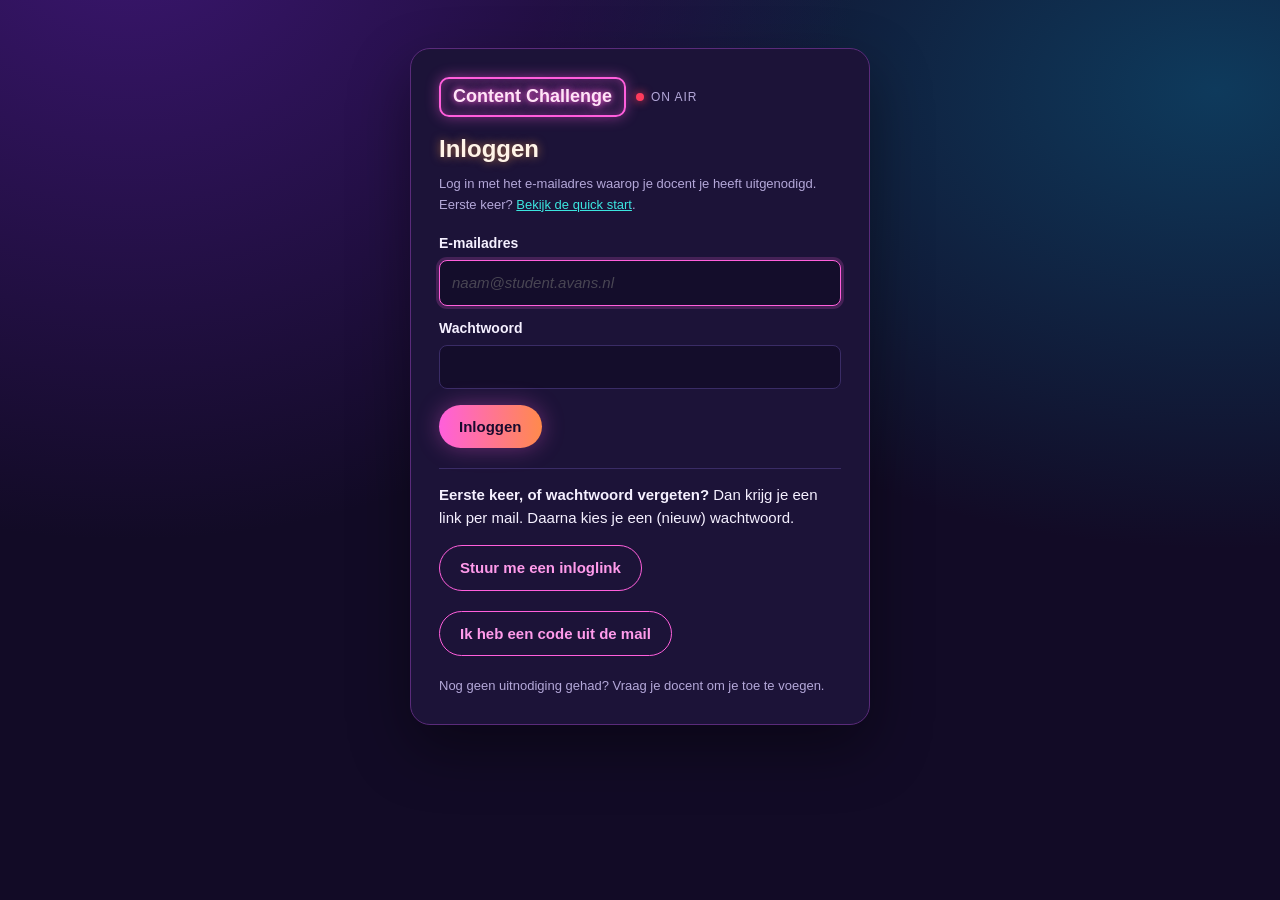
==== commit 6892443e: "Dashboard: voortgang per student als balk over alle levels, met missies per level De game zet per le" ====
--- a/index.html
+++ b/index.html
@@ -670,6 +670,57 @@
 .imgbox.drop,.pzone.drop{outline:2px dashed #FF5FDC;outline-offset:2px}
 .pastehint{font-size:13px;color:var(--muted);margin:0}
 .moodimg{max-width:420px}
+/* Strategie-samenvatting (level 1): visuele one-pager, ook als pdf te printen */
+.ssum{background:#120B26;color:#F5F0FF;border:1px solid #3A2C66;border-radius:16px;padding:28px;margin-top:12px;font-family:Manrope,sans-serif}
+.ssum-top{display:flex;justify-content:space-between;align-items:flex-end;gap:16px;flex-wrap:wrap;border-bottom:2px solid #FF5FDC;padding-bottom:16px;margin-bottom:18px}
+.ssum-eb{font-size:12px;letter-spacing:.14em;text-transform:uppercase;font-weight:700;color:#FFB547}
+.ssum-naam{font-family:Unbounded,sans-serif;font-weight:800;font-size:30px;line-height:1.1;color:#fff;text-shadow:0 0 12px rgba(255,95,220,.6);margin-top:4px}
+.ssum-sub{font-size:14px;color:#C9BDEB;margin-top:6px}
+.ssum-kw{display:flex;gap:8px;flex-wrap:wrap}.ssum-kw span{border:1.5px solid #3CE6E0;color:#3CE6E0;border-radius:999px;padding:3px 12px;font-weight:700;font-size:13px}
+.ssum-grid{display:grid;grid-template-columns:repeat(3,1fr);gap:14px}
+.ssum-vak{background:#1C1338;border-radius:12px;padding:16px 18px;border-top:5px solid #FF5FDC;break-inside:avoid}
+.ssum-vak.c1{border-top-color:#3CE6E0}.ssum-vak.c2{border-top-color:#FFA14A}
+.ssum-nr{font-family:'JetBrains Mono',monospace;font-weight:700;font-size:12px;color:#B4A8D9}
+.ssum-vak h4{font-family:Unbounded,sans-serif;font-size:14px;line-height:1.25;margin:4px 0 8px;color:#fff}
+.ssum-kern{font-weight:700;font-size:14px;line-height:1.45;margin:0 0 6px;color:#F5F0FF}
+.ssum-kern.leeg{color:#9C8FC7;font-style:italic;font-weight:500}
+.ssum-vak ul{margin:0;padding-left:18px;font-size:12.5px;line-height:1.45;color:#C9BDEB}
+.ssum-foot{margin-top:16px;font-size:12px;color:#9C8FC7}
+@media (max-width:760px){.ssum-grid{grid-template-columns:1fr}.ssum{padding:18px}}
+#printzone{display:none}
+/* Pdf-opleveringen (alle levels): Neon Live-document dat alleen bij printen zichtbaar is */
+.pdoc{background:#120B26;color:#F5F0FF;font-family:Manrope,sans-serif;-webkit-box-decoration-break:clone;box-decoration-break:clone}
+.pdoc-head{border-bottom:2px solid #FF5FDC;padding-bottom:14px;margin-bottom:18px}
+.pdoc-sec{margin:0 0 20px}
+.pdoc-sec>h2{font-family:Unbounded,sans-serif;font-size:18px;color:#FF5FDC;margin:0 0 10px;break-after:avoid}
+.pdoc .wk{cursor:default}
+.pdoc-sec h3{font-family:Unbounded,sans-serif;font-size:15px;color:#fff;margin:0 0 6px}
+.pdoc p,.pdoc li{font-size:13px;line-height:1.5}
+.pdoc-md{font-size:12.5px;line-height:1.5;color:#E6DEFF}
+.pdoc-md h1{font-family:Unbounded,sans-serif;font-size:20px;color:#fff;margin:18px 0 8px}
+.pdoc-md h2{font-family:Unbounded,sans-serif;font-size:15px;color:#FF5FDC;margin:16px 0 6px}
+.pdoc-md h3{font-family:Unbounded,sans-serif;font-size:13px;color:#3CE6E0;margin:12px 0 4px}
+.pdoc-md h4{font-size:13px;color:#FFB547;margin:10px 0 4px}
+.pdoc-md h1,.pdoc-md h2,.pdoc-md h3,.pdoc-md h4{break-after:avoid}
+.pdoc-md p{margin:4px 0}.pdoc-md ul,.pdoc-md ol{margin:4px 0;padding-left:20px}
+.pdoc-md table{border-collapse:collapse;width:100%;font-size:10.5px;margin:8px 0}
+.pdoc-md th,.pdoc-md td{border:1px solid #3A2C66;padding:4px 6px;text-align:left;vertical-align:top}
+.pdoc-md th{background:#1C1338;color:#FFB547}
+.pdoc-md tr,.pdoc figure,.pdoc .post{break-inside:avoid}
+.pdoc .gallery{grid-template-columns:repeat(5,1fr)}
+.pdoc .feed.big{grid-template-columns:repeat(3,1fr)}
+.pdoc .pairs{grid-template-columns:repeat(3,1fr)}
+.pdoc img.pdoc-mood{max-width:100%;max-height:140mm;border-radius:12px;display:block}
+@media print{
+ body.printing{background:#120B26!important;padding:0!important;-webkit-print-color-adjust:exact;print-color-adjust:exact}
+ body.printing>*:not(#printzone){display:none!important}
+ body.printing>#printzone{display:block!important}
+ #printzone,#printzone *{-webkit-print-color-adjust:exact;print-color-adjust:exact}
+ .pdoc{padding:12mm;min-height:100vh}
+ .pdoc .ssum{margin:0;border:0;border-radius:0;padding:0}
+ .pdoc .ssum-grid{grid-template-columns:repeat(3,1fr)}
+ .pdoc-page{break-before:page}
+ .pdoc .btn{display:none!important}}
 </style>
 
 <header class="top">
@@ -1287,6 +1338,8 @@
    speelbaar; XP telt alleen voor wat in de game zelf is gedaan. S.inh[k] = {t} markeert level k als ingehaald. */
 let INH=0;
 function inh(k){return!!(S.inh&&typeof S.inh==="object"&&S.inh[k]);}
+/* inhAan(): mag de student de inhaal-invoer gebruiken? In de live-versie zet een docent dit aan in het dashboard. */
+function inhAan(){return CCLIVE.noodplan();}
 const OPEN_INH=()=>[null,()=>true,l2open,l3open,l4open,l5open,l6open];
 function inhFirst(n){const O=OPEN_INH();for(let k=1;k<n;k++){if(!O[k+1]())return k;}return 0;}
 const INHNAAM=[null,"Het fundament","De identiteit","Het bouwplan","De studio","De campagne"];
@@ -1323,7 +1376,7 @@
  if(!k){INH=0;INHD=null;S.lvl=n;KCOPEN=0;save();return null;}
  const d=inhDraft(k);const set=(x,v)=>{d[x]=v;};
  let body=[];
- if(k===1){const st=h("select",{id:"ih-studio"},h("option",{value:""},"Kies je studio"),[1,2,3,4,5,6,7,8].map(i=>h("option",{value:String(i),selected:d.studio===String(i)},"Studio "+i)));st.addEventListener("change",()=>d.studio=st.value);
+ if(k===1){const st=CCLIVE.studioVeld(d.studio,v=>{d.studio=v;if(S.p)S.p.studio=v;save();},"ih-studio");
   body=[h("div",{class:"grid2"},field("Je naam",null,inhIn("ih-naam",d.naam,v=>set("naam",v))),field("Studio",null,st)),
    field("Je (project)bedrijf of idee",null,inhIn("ih-bedrijf",d.bedrijf,v=>set("bedrijf",v),"Bijv.: Groenbak")),
    field("Korte omschrijving","Wat bied je aan?",inhIn("ih-omschr",d.omschrijving,v=>set("omschrijving",v),"",'ta')),
@@ -1455,7 +1508,7 @@
 function renderLevels(){
  const el=$("#levels");el.innerHTML="";
  [[1,"Level 1"],[2,"Level 2"],[3,"Level 3"],[4,"Level 4"],[5,"Level 5"],[6,"Level 6"]].forEach(([n,t])=>{const lock=(n===2&&!l2open())||(n===3&&!l3open())||(n===4&&!l4open())||(n===5&&!l5open())||(n===6&&!l6open());
-  el.append(h("button",{class:lock?"locked":null,"aria-pressed":S.lvl===n?"true":"false",title:lock?"Gaat open na de oplevering van level "+(n-1)+", of als je level "+(n-1)+" buiten de game hebt gedaan":null,"aria-label":t,onclick:()=>{if(lock){if(S.role==="docent"){toast("Level "+n+" gaat open als level "+(n-1)+" is opgeleverd");return;}INH=n;INHD=null;render();window.scrollTo({top:0});return;}INH=0;INHD=null;S.lvl=n;KCOPEN=0;save();render();window.scrollTo({top:0});}},h("span",{class:"lw"},"Level "),String(n)));});
+  el.append(h("button",{class:lock?"locked":null,"aria-pressed":S.lvl===n?"true":"false",title:lock?"Gaat open na de oplevering van level "+(n-1)+(inhAan()?", of als je level "+(n-1)+" buiten de game hebt gedaan":""):null,"aria-label":t,onclick:()=>{if(lock){if(S.role==="docent"||!inhAan()){toast("Level "+n+" gaat open als je level "+(n-1)+" hebt opgeleverd");return;}INH=n;INHD=null;render();window.scrollTo({top:0});return;}INH=0;INHD=null;S.lvl=n;KCOPEN=0;save();render();window.scrollTo({top:0});}},h("span",{class:"lw"},"Level "),String(n)));});
  const kb=$("#kaartenBtn");if(kb){kb.href=kaartUrl(S.lvl);kb.title="Open de kenniskaarten van level "+S.lvl;}
  const db=$("#deckBtn");if(db){db.href=LESDECK_URL[S.lvl]||LESDECK_URL[1];db.title="Open het lesdeck van level "+S.lvl;}
  $("#lvlname").textContent=S.lvl===6?"Level 6 · De live-ronde":S.lvl===5?"Level 5 · De campagne":S.lvl===4?"Level 4 · De studio":S.lvl===3?"Level 3 · Het bouwplan":S.lvl===2?"Level 2 · De identiteit":"Level 1 · Het fundament";
@@ -1474,6 +1527,7 @@
  renderXP();renderRail();
  const p=$("#panel");p.innerHTML="";
  if(S.role==="docent"){if(!isDocent()){p.append(viewDocentLogin());return;}p.append(docentBar(),S.lvl===6?viewDocent6():S.lvl===5?viewDocent5():S.lvl===4?viewDocent4():S.lvl===3?viewDocent3():S.lvl===2?viewDocent2():viewDocent());return;}
+ if(INH&&!inhAan()){INH=0;INHD=null;}
  if(INH){const iv=viewInhaal();if(iv){p.append(iv);return;}renderLevels();renderXP();renderRail();}
  if(kcView()){p.append(viewKC(S.lvl));return;}
  if(S.lvl===4&&!MISSIONS4.some(m=>m.id===S.l4.cur))S.l4.cur="start";
@@ -1635,13 +1689,12 @@
 /* ---------- views ---------- */
 function viewProfiel(){
  const P=S.p;
- const studio=h("select",{id:"studio"},h("option",{value:""},"Kies je studio"),[1,2,3,4,5,6,7,8].map(n=>h("option",{value:String(n),selected:P.studio===String(n)},"Studio "+n)));
- studio.addEventListener("change",onInput(v=>P.studio=v));
+ const studio=CCLIVE.studioVeld(P.studio,v=>{P.studio=v;save();renderXP();renderRail();});
  const tool=h("select",{id:"tool"},["","Claude","ChatGPT","Gemini","Anders"].map(t=>h("option",{value:t,selected:P.tool===t},t||"Kies je AI-tool")));
  tool.addEventListener("change",onInput(v=>P.tool=v));
  return h("div",null,
   head("Missie 0 · Character creation · in de les","Je spelersprofiel","Jij bent de content lead van je eigen merk. AI is je junior medewerker: snel, maar je moet hem goed aansturen en controleren. Leg eerst kort vast voor wie je speelt. Je kernwaarden ontdek je in de volgende missie.",[["t-brief","Basis voor alle missies"]]),
-  h("div",{class:"grid2"},field("Je naam",null,inp("naam",P.naam,v=>P.naam=v)),field("Studio","Je docent deelt de studio's in.",studio)),
+  h("div",{class:"grid2"},field("Je naam",null,inp("naam",P.naam,v=>P.naam=v)),field("Studio","Je werkt samen in een studio van maximaal 4 studenten.",studio)),
   h("div",{class:"grid2"},field("Je (project)bedrijf of idee",null,inp("bedrijf",P.bedrijf,v=>P.bedrijf=v,"Bijv.: Groenbak")),field("AI-tool die je gebruikt","Je mag elke tool gebruiken. Wissel je, noteer het dan in je logboek.",tool)),
   field("Korte omschrijving","Wat bied je aan? Minimaal 10 tekens.",grow1(ta("omschr",P.omschrijving,v=>P.omschrijving=v,"Bijv.: Moestuinbakken op abonnement voor balkons, met zaden en een handleiding per seizoen."))),
   field("Doelgroep","Voor wie is je bedrijf? Denk aan leeftijd, situatie en wat ze willen. Minimaal 10 tekens.",grow1(ta("pdoelgroep",P.doelgroep,v=>P.doelgroep=v,"Bijv.: Jonge stadsbewoners (25 tot 35 jaar) met een balkon, die zelf groente willen kweken maar weinig ervaring hebben."))),
@@ -1798,7 +1851,74 @@
   h("div",{class:"row"},confirmBtn("Haal AI-output op uit het briefing-duel","Ja, overschrijf",()=>{if(!len(S.duel.briefOut)){toast("Plak eerst de output van je briefing in het briefing-duel.");return;}if(importModel(true)){render();toast("De AI-output staat per vak klaar.");}else toast("De vakken zijn niet herkend. Plak de tekst per vak zelf, of vraag de AI om elk vak te beginnen met een nummer en naam.");},{msg:"Dit overschrijft het AI-voorstel in de vakken. Jouw versie blijft staan.",ask:()=>len(S.duel.briefOut)>0&&VAKKEN.some(v=>len((S.model.vakken[v.id]||{}).ai))})),
   h("div",{class:"block"},vakken),
   h("div",{class:"block"},h("h3",null,"Eindcheck: 13 succesfactoren (Gerretsen, 2017)"),h("p",{class:"status"},["Beantwoord per factor de vraag voor je strategie als geheel. Eerlijk antwoorden is belangrijker dan overal Ja. Alle 13 beantwoord: 1 XP. Uitleg op ",kaartLink(1,7),"."]),gcnt,ger),
+  sumBlock(false),
   nextBtn("model"));
+}
+/* Strategie-samenvatting: per vak de kern (eerste zin) en de belangrijkste punten, als visuele one-pager.
+   final=true gebruikt het definitieve thema en de storyline uit het keuzemoment. sumPrint() print alleen de samenvatting (Opslaan als pdf). */
+function sumClean(x){return String(x||"").replace(/\*\*/g,"").replace(/^[\s\-*•#>\d.)]+/,"").trim();}
+function sumCut(x,n){return x.length>n?x.slice(0,n-1).replace(/[\s,;:]+\S*$/,"")+"…":x;}
+function sumParts(t){const z=sentList(t).map(sumClean).filter(x=>x.length>1);return{kern:sumCut(z[0]||"",200),rest:z.slice(1,4).map(x=>sumCut(x,150))};}
+function sumItems(final){const E=(S.keuze&&S.keuze.eind)||{};
+ return VAKKEN.map(v=>{const d=S.model.vakken[v.id]||{};let t=d.eigen||"";if(final&&v.id==="thema"&&len(E.thema))t=E.thema;if(final&&v.id==="story"&&len(E.story))t=E.story;return{t:v.t,txt:t};});}
+function sumMissing(){return VAKKEN.map((v,i)=>len((S.model.vakken[v.id]||{}).eigen)>=20?0:i+1).filter(Boolean);}
+function sumNode(final){
+ const kw=kwArr().filter(k=>len(k)).map(k=>k.trim());const st=final?strat():null;
+ return h("div",{class:"ssum"},
+  h("div",{class:"ssum-top"},h("div",null,h("div",{class:"ssum-eb"},final?"Mijn definitieve contentstrategie":"Mijn contentstrategie"),h("div",{class:"ssum-naam"},S.p.bedrijf||"Mijn merk"),st&&st.route?h("div",{class:"ssum-sub"},"Gekozen route: "+st.route):null),
+   kw.length?h("div",{class:"ssum-kw"},kw.map(k=>h("span",null,k))):null),
+  h("div",{class:"ssum-grid"},sumItems(final).map((it,i)=>{const p=sumParts(it.txt);
+   return h("div",{class:"ssum-vak c"+(i%3)},h("div",{class:"ssum-nr"},"VAK "+(i+1)),h("h4",null,it.t),h("p",{class:"ssum-kern"+(p.kern?"":" leeg")},p.kern||"Nog niet ingevuld."),p.rest.length?h("ul",null,p.rest.map(r=>h("li",null,r))):null);})),
+  h("div",{class:"ssum-foot"},"Gemaakt door "+(S.p.naam||"student")+" · Content Challenge · Level 1: Het fundament · "+new Date().toLocaleDateString("nl-NL")));
+}
+/* Pdf-opleveringen: pdocPrint(nodes,landscape) zet een Neon Live-document in #printzone en opent het printvenster (Opslaan als pdf). */
+function pdocHead(lvl,titel){return h("div",{class:"pdoc-head"},h("div",{class:"ssum-eb"},"Content Challenge · Level "+lvl),h("div",{class:"ssum-naam"},titel),h("div",{class:"ssum-sub"},(S.p.bedrijf||"Mijn merk")+" · "+(S.p.naam||"student")+" · "+new Date().toLocaleDateString("nl-NL")));}
+function pdocSec(t,...kids){return h("div",{class:"pdoc-sec"},h("h2",null,t),...kids);}
+function pdocMd(md){return h("div",{class:"pdoc-md",html:mdHtml(md)});}
+function pdocPrint(nodes,landscape){
+ const old=document.getElementById("printzone");if(old)old.remove();
+ let ps=document.getElementById("pdoc-page");if(!ps){ps=h("style",{id:"pdoc-page"});document.head.append(ps);}
+ ps.textContent="@media print{@page{size:A4 "+(landscape?"landscape":"portrait")+";margin:0}}";
+ const z=h("div",{id:"printzone"},h("div",{class:"pdoc"},nodes));document.body.append(z);
+ const klaar=()=>{document.body.classList.remove("printing");z.remove();window.removeEventListener("afterprint",klaar);};
+ const wacht=[...z.querySelectorAll("img")].filter(i=>!i.complete).map(i=>new Promise(r=>{i.addEventListener("load",r);i.addEventListener("error",r);}));
+ Promise.race([Promise.all(wacht),new Promise(r=>setTimeout(r,3000))]).then(()=>{
+  document.body.classList.add("printing");window.addEventListener("afterprint",klaar);toast("Kies in het printvenster bij Printer of Bestemming: Opslaan als pdf.");
+  setTimeout(()=>{try{window.print();}catch(e){klaar();toast("Printen lukt hier niet. Open de game in Chrome, Edge of Safari.");}},60);});
+}
+function pdfBtn(fn,lbl){return h("button",{class:"btn",type:"button",onclick:fn},lbl||"Download als pdf");}
+function l1Extra(){const M=K1().mood;const img=imgGet(M.img);const K=S.keuze;const ch=K.gekozen!=null?K.routes[K.gekozen]:null;const kw=kwArr();const sf=(M.sfeer||[]).filter(x=>len(x));
+ return[h("div",{class:"pdoc-page"},pdocSec("Moodboard",img?h("img",{class:"pdoc-mood",src:img,alt:"Moodboard"}):h("p",null,len(M.link)?M.link:"Nog geen moodboard."),
+   img&&len(M.link)?h("p",null,M.link):null,
+   sf.length?h("div",{class:"ssum-kw",style:"margin-top:12px"},sf.map(x=>h("span",null,x.trim()))):null,
+   h("ul",null,[0,1,2].map(i=>len((M.perKw||[])[i])?h("li",null,h("strong",null,(len(kw[i])?kw[i].trim():"Kernwaarde "+(i+1))+": "),M.perKw[i]):null)))),
+  h("div",{class:"pdoc-page"},pdocSec("Gekozen route",ch?[h("h3",null,ch.t||"Route"),h("p",null,ch.s||"")]:h("p",null,"Nog geen route gekozen."),
+   h("p",null,h("strong",null,"Onderbouwing: "),K.waarom||"-"),h("p",null,h("strong",null,"Wat ik laat vallen: "),K.laat||"-")))];}
+function sumPrint(final){
+ const mis=sumMissing();if(mis.length){toast("Maak eerst alle vakken van het strategiemodel af. Nog niet af: vak "+mis.join(", ")+".");return;}
+ pdocPrint([sumNode(final),...(final?l1Extra():[])],true);
+}
+function l3Pdf(){const wc=weekChart();const st=wc.querySelector("p.status");if(st)st.textContent="Uren per week (aanmaakweek van elke uiting). De lijn is je tijdbudget; rood is te vol.";pdocPrint([pdocHead(3,"Contentkalender"),pdocSec("Planning per week",wc),pdocMd(planDoc())],true);}
+function l4Pdf(){const L=S.l4;const B=beelden4();
+ const pairs=L.echt.filter(e=>fotoByRef(e.foto)||e.img).map((e,i)=>{const own=refImg(e.foto);return h("div",{class:"cmp"},h("figure",null,own?h("img",{src:imgGet(own),alt:"Echt "+(i+1)}):h("div",{class:"ph-empty"},"-"),h("figcaption",null,"Echt")),h("figure",null,e.img?h("img",{src:imgGet(e.img),alt:"AI "+(i+1)}):h("div",{class:"ph-empty"},"-"),h("figcaption",null,"AI")));});
+ pdocPrint([pdocHead(4,"Beeldbank"),pdocSec("Je beelden",B.length?h("div",{class:"gallery"},B.map(b=>h("figure",null,h("img",{src:imgGet(b.img),alt:b.t}),h("figcaption",null,b.t)))):h("p",null,"Nog geen beelden.")),
+  pairs.length?pdocSec("Echt of AI?",h("div",{class:"pairs"},pairs)):null,h("div",{class:"pdoc-page"},pdocMd(beeldDoc()))],false);}
+function l5Pdf(){pdocPrint([pdocHead(5,"Campagne: je 12 uitingen"),pdocSec("Je uitingen",S.l5.sel.length?h("div",{class:"feed big"},S.l5.sel.map(i=>postPreview(i))):h("p",null,"Nog geen uitingen gekozen.")),h("div",{class:"pdoc-page"},pdocMd(campDoc()))],false);}
+function l6Pdf(){pdocPrint([pdocHead(6,"Testrapport"),pdocMd(testDoc())],false);}
+/* Huisstijlhandboek als pdf: het handboek (zonder scripts) in een verborgen frame zetten en dat frame printen. */
+function hbPrint(){const f=h("iframe",{sandbox:"allow-same-origin allow-modals",title:"Huisstijlhandboek printen","aria-hidden":"true",style:"position:fixed;left:-10000px;top:0;width:900px;height:1200px;border:0"});
+ f.addEventListener("load",()=>setTimeout(()=>{try{f.contentWindow.focus();toast("Kies in het printvenster bij Printer of Bestemming: Opslaan als pdf.");f.contentWindow.print();}catch(e){toast("Printen lukt hier niet. Download je handboek, open het en kies daar Print.");}setTimeout(()=>f.remove(),60000);},900),{once:true});
+ f.srcdoc=hbDoc(false);document.body.append(f);}
+function sumBlock(final){
+ const box=h("div");
+ const draw=()=>{box.innerHTML="";const mis=sumMissing();
+  if(mis.length){box.append(h("p",{class:"status"},"Je samenvatting verschijnt hier zodra elk vak je eigen versie heeft (minimaal 20 tekens). Nog niet af: vak "+mis.join(", ")+"."));return;}
+  box.append(sumNode(final));};
+ draw();
+ return h("div",{class:"block",id:final?"ssum-opl":"ssum-model"},h("h3",null,final?"Je oplevering als pdf":"Je strategie in één oogopslag"),
+  h("p",{class:"status"},final?"Je oplevering van level 1 als pdf: je definitieve contentstrategie (met het thema en de storyline uit je keuzemoment), je moodboard en je gekozen route met onderbouwing. Zet de pdf in je portfolio.":"Per vak de kern van jouw versie: de eerste zin als kern, daaronder de belangrijkste punten. Staat de kern niet bovenaan? Zet je belangrijkste zin vooraan in je versie en klik op Vernieuw. Download als pdf opent het printvenster: kies daar Opslaan als pdf."),
+  h("div",{class:"row"},h("button",{class:"btn",type:"button",onclick:()=>{draw();sumPrint(final);}},final?"Download je oplevering als pdf":"Download als pdf"),h("button",{class:"btn ghost",type:"button",onclick:()=>{draw();toast("Samenvatting bijgewerkt.");}},"Vernieuw samenvatting")),
+  box);
 }
 const APA1="APA 7: auteur of organisatie. (jaar, datum). Titel [soort bron]. Link. Eigen onderzoek, bijv.: Groenbak. (2026, 3 oktober). Interviews met vier klanten over kweken op het balkon [Ongepubliceerde interviews]. Website, bijv.: Google. (2026). Google Trends: zoekterm moestuin balkon. https://trends.google.nl";
 function viewBronnen(){
@@ -1936,6 +2056,7 @@
    h("div",{class:"boards"},
     h("div",{class:"tablewrap"},h("table",null,h("thead",null,h("tr",null,h("th",null,"#"),h("th",null,"Studio"),h("th",{class:"num"},"Gem. XP"))),h("tbody",null,sRows.map((r,i)=>h("tr",{class:r.me?"me":null},h("td",null,i+1),h("td",null,"Studio "+r.s),h("td",{class:"num"},r.avg)))))),
     h("div",{class:"tablewrap"},h("table",null,h("thead",null,h("tr",null,h("th",null,"#"),h("th",null,"Student"),h("th",{class:"num"},"XP"))),h("tbody",null,rows.map((r,i)=>h("tr",{class:r.me?"me":null},h("td",null,i+1),h("td",null,r.n),h("td",{class:"num"},r.tot)))))))),
+  sumBlock(true),
   h("div",{class:"block"},h("h3",null,"Voor je portfolio"),h("p",{class:"status"},"Kopieer je oplevering inclusief kernwaarden, moodboard en AI-logboek en plak die in je portfolio."),
    h("div",{class:"row"},h("button",{class:"btn",type:"button",onclick:()=>copy(portfolio)},"Kopieer oplevering"),richBtn(portfolio)),h("div",{class:"prompt",id:"portfolio1",style:"max-height:260px;overflow:auto"},portfolio),
    imgGet(K1().mood.img)?h("div",{class:"field"},h("span",{class:"lbl"},"Je moodboard"),h("img",{src:imgGet(K1().mood.img),alt:"Moodboard",class:"moodimg",style:"width:100%;border-radius:12px"}),h("p",{class:"pastehint"},"Zet je moodboard ook in je portfolio: rechtermuisklik of lang tikken en kies 'Afbeelding opslaan' of 'Kopiëren'.")):null));
@@ -2547,8 +2668,8 @@
   head("Einde level 2","Oplevering: je huisstijlhandboek",all?"Level 2 is afgerond. Je huisstijl is de basis voor je contentkalender in level 3.":"Nog niet alle missies zijn afgerond. Je kunt je score al bekijken.",[["t-bonus",sc.total+" van 120 XP"],["t-brief","Totaal: "+(l1+sc.total)+" XP"]]),
   h("div",{class:"profile"},sk.map(([n,v,c])=>h("div",{class:"skill"},h("div",{class:"eyebrow"},n),h("div",{class:"v"},v,h("span",{style:"font-size:14px;color:var(--muted)"}," /25")),h("div",{class:"bar"},h("i",{style:"width:"+(v/25*100)+"%;background:var("+c+")"}))))),
   h("div",{class:"block",id:"hbblock"},h("h3",null,"Je huisstijlhandboek"),
-   h("p",{class:"status"},"Dit handboek maakt de game uit alles wat je in level 1 en 2 hebt ingevuld: kernwaarden, moodboard, logo, kleuren, contrast, letters, beeldstijl, tone of voice, do's en don'ts en je uiting. Klopt er iets niet of is iets leeg? Pas het aan in de missie waar het hoort, dan verandert het handboek mee. Download het, open het bestand en kies Print om er een pdf van te maken."),
-   h("div",{class:"row"},h("button",{class:"btn",type:"button",onclick:hbDownload},"Download je huisstijlhandboek"),h("span",{class:"status"},"Een HTML-bestand dat je in elke browser opent.")),
+   h("p",{class:"status"},"Dit handboek maakt de game uit alles wat je in level 1 en 2 hebt ingevuld: kernwaarden, moodboard, logo, kleuren, contrast, letters, beeldstijl, tone of voice, do's en don'ts en je uiting. Klopt er iets niet of is iets leeg? Pas het aan in de missie waar het hoort, dan verandert het handboek mee. Download als pdf opent het printvenster: kies daar Opslaan als pdf."),
+   h("div",{class:"row"},h("button",{class:"btn",type:"button",onclick:hbPrint},"Download als pdf"),h("button",{class:"btn ghost",type:"button",onclick:hbDownload},"Download als HTML-bestand")),
    hbPreview()),
   h("div",{class:"block"},h("h3",null,"Badges"),h("div",{class:"badges"},badges.map(([m,n,d,on])=>h("div",{class:"badge"+(on?" on":"")},h("span",{class:"medal"},m),h("span",null,h("strong",null,n),h("small",null,d)))))),
   h("div",{class:"block"},h("h3",null,"Scorebord level 2"),CCLIVE.klasNoot("bord"),
@@ -3109,7 +3230,7 @@
     h("div",{class:"tablewrap"},h("table",null,h("thead",null,h("tr",null,h("th",null,"#"),h("th",null,"Studio"),h("th",{class:"num"},"Gem. XP"))),h("tbody",null,sRows.map((r,i)=>h("tr",{class:r.me?"me":null},h("td",null,i+1),h("td",null,"Studio "+r.s),h("td",{class:"num"},r.avg)))))),
     h("div",{class:"tablewrap"},h("table",null,h("thead",null,h("tr",null,h("th",null,"#"),h("th",null,"Student"),h("th",{class:"num"},"XP"))),h("tbody",null,rows.map((r,i)=>h("tr",{class:r.me?"me":null},h("td",null,i+1),h("td",null,r.n),h("td",{class:"num"},r.tot)))))))),
   h("div",{class:"block"},h("h3",null,"Voor je portfolio"),h("p",{class:"status"},"Kopieer je contentkalender met funnel, tijdbudget, eventkaart en AI-logboek naar je portfolio. Wil je de kalender in Excel of Google Sheets? Kopieer hem als tabel en plak hem in een leeg blad (",kaartLink(3,8),")."),
-   h("div",{class:"row"},h("button",{class:"btn",onclick:()=>copy(text)},"Kopieer oplevering"),richBtn(text),h("button",{class:"btn ghost",onclick:()=>copy(calTSV())},"Kopieer kalender voor Excel of Sheets")),h("div",{class:"prompt",style:"max-height:260px;overflow:auto"},text)));
+   h("div",{class:"row"},pdfBtn(l3Pdf),h("button",{class:"btn ghost",onclick:()=>copy(text)},"Kopieer oplevering"),richBtn(text),h("button",{class:"btn ghost",onclick:()=>copy(calTSV())},"Kopieer kalender voor Excel of Sheets")),h("div",{class:"prompt",style:"max-height:260px;overflow:auto"},text)));
 }
 function viewDocent3(){
  const rows=EXAMPLE_CLASS3.concat(CCLIVE.bekijk()?[myRow3()]:[]);
@@ -3683,7 +3804,7 @@
     h("div",{class:"tablewrap"},h("table",null,h("thead",null,h("tr",null,h("th",null,"#"),h("th",null,"Studio"),h("th",{class:"num"},"Gem. XP"))),h("tbody",null,sRows.map((r,i)=>h("tr",{class:r.me?"me":null},h("td",null,i+1),h("td",null,"Studio "+r.s),h("td",{class:"num"},r.avg)))))),
     h("div",{class:"tablewrap"},h("table",null,h("thead",null,h("tr",null,h("th",null,"#"),h("th",null,"Student"),h("th",{class:"num"},"XP"))),h("tbody",null,rows.map((r,i)=>h("tr",{class:r.me?"me":null},h("td",null,i+1),h("td",null,r.n),h("td",{class:"num"},r.tot)))))))),
   h("div",{class:"block"},h("h3",null,"Voor je portfolio"),h("p",{class:"status"},"Kopieer de tekst van je beeldbank met beeldbriefing en AI-logboek. Zet hem samen met je beelden (zie hierboven) en je video in je portfolio."),
-   h("div",{class:"row"},h("button",{class:"btn",onclick:()=>copy(text)},"Kopieer oplevering"),richBtn(text),h("button",{class:"btn ghost",onclick:()=>copy(bbText())},"Kopieer beeldbriefing")),h("div",{class:"prompt",style:"max-height:260px;overflow:auto"},text)));
+   h("div",{class:"row"},pdfBtn(l4Pdf,"Download beeldbank als pdf"),h("button",{class:"btn ghost",onclick:()=>copy(text)},"Kopieer oplevering"),richBtn(text),h("button",{class:"btn ghost",onclick:()=>copy(bbText())},"Kopieer beeldbriefing")),h("div",{class:"prompt",style:"max-height:260px;overflow:auto"},text)));
 }
 function viewDocent4(){
  const rows=EXAMPLE_CLASS4.concat(CCLIVE.bekijk()?[myRow4()]:[]);
@@ -4213,7 +4334,7 @@
     h("div",{class:"tablewrap"},h("table",null,h("thead",null,h("tr",null,h("th",null,"#"),h("th",null,"Studio"),h("th",{class:"num"},"Gem. XP"))),h("tbody",null,sRows.map((r,i)=>h("tr",{class:r.me?"me":null},h("td",null,i+1),h("td",null,"Studio "+r.s),h("td",{class:"num"},r.avg)))))),
     h("div",{class:"tablewrap"},h("table",null,h("thead",null,h("tr",null,h("th",null,"#"),h("th",null,"Student"),h("th",{class:"num"},"XP"))),h("tbody",null,rows.map((r,i)=>h("tr",{class:r.me?"me":null},h("td",null,i+1),h("td",null,r.n),h("td",{class:"num"},r.tot)))))))),
   h("div",{class:"block"},h("h3",null,"Voor je portfolio"),h("p",{class:"status"},"Kopieer je productiekaarten, juryfeedback en AI-logboek naar je portfolio. Zet de uitingen zelf erbij als beeld."),
-   h("div",{class:"row"},h("button",{class:"btn",onclick:()=>copy(text)},"Kopieer oplevering"),richBtn(text)),h("div",{class:"prompt",style:"max-height:260px;overflow:auto"},text)));
+   h("div",{class:"row"},pdfBtn(l5Pdf),h("button",{class:"btn ghost",onclick:()=>copy(text)},"Kopieer oplevering"),richBtn(text)),h("div",{class:"prompt",style:"max-height:260px;overflow:auto"},text)));
 }
 function viewDocent5(){
  const rows=EXAMPLE_CLASS5.concat(CCLIVE.bekijk()?[myRow5()]:[]);const fl=flags5();
@@ -4614,7 +4735,7 @@
     h("div",{class:"tablewrap"},h("table",null,h("thead",null,h("tr",null,h("th",null,"#"),h("th",null,"Studio"),h("th",{class:"num"},"Gem. XP"))),h("tbody",null,sRows.map((r,i)=>h("tr",{class:r.me?"me":null},h("td",null,i+1),h("td",null,"Studio "+r.s),h("td",{class:"num"},r.avg)))))),
     h("div",{class:"tablewrap"},h("table",null,h("thead",null,h("tr",null,h("th",null,"#"),h("th",null,"Student"),h("th",{class:"num"},"Totaal-XP"))),h("tbody",null,rows.map((r,i)=>h("tr",{class:r.me?"me":null},h("td",null,i+1),h("td",null,r.n),h("td",{class:"num"},r.sz)))))))),
   h("div",{class:"block"},h("h3",null,"Voor je portfolio"),h("p",{class:"status"},"Kopieer je testrapport naar je portfolio. Het hoort bij je contentstrategie, huisstijlhandboek, contentkalender, beeldbank en campagne."),
-   h("div",{class:"row"},h("button",{class:"btn",onclick:()=>copy(text)},"Kopieer testrapport"),richBtn(text)),h("div",{class:"prompt",style:"max-height:260px;overflow:auto"},text)));
+   h("div",{class:"row"},pdfBtn(l6Pdf,"Download testrapport als pdf"),h("button",{class:"btn ghost",onclick:()=>copy(text)},"Kopieer testrapport"),richBtn(text)),h("div",{class:"prompt",style:"max-height:260px;overflow:auto"},text)));
 }
 /* Docent zet de live-ronde terug: student gaat naar de live-ronde, de analysekeuzes en AI-conclusie worden leeg (ze hoorden bij de oude cijfers),
    ingevulde voorspellingen blijven staan en zijn niet meer aan te passen. */
@@ -4667,16 +4788,22 @@
 }
 try{init6();}catch(e){}
 
+/* ---------- live: studio uit de database overnemen (docent kan verplaatsen) ---------- */
+(function(){const ms=CCLIVE.mijnStudio();if(ms===undefined||!S.p)return;const v=ms?String(ms):"";if(String(S.p.studio||"")!==v)S.p.studio=v;})();
 /* ---------- live: samenvatting per level voor scorebord en docentendashboard ---------- */
 CCLIVE.koppel({samenvatting(){
- const out={naam:String(S.p.naam||"").trim(),studio:S.p.studio||"",bedrijf:String(S.p.bedrijf||"").trim(),lvl:S.lvl,lv:{}};
+ const out={v:2,naam:String(S.p.naam||"").trim(),studio:S.p.studio||"",bedrijf:String(S.p.bedrijf||"").trim(),lvl:S.lvl,lv:{}};
  const open=[null,()=>true,l2open,l3open,l4open,l5open,l6open],rows=[null,myRow,myRow2,myRow3,myRow4,myRow5,myRow6],D=[null,done,done2,done3,done4,done5,done6];
  const MS=[null,MISSIONS,MISSIONS2,MISSIONS3,MISSIONS4,MISSIONS5,MISSIONS6],cur=[null,()=>S.cur,()=>S.l2.cur,()=>S.l3.cur,()=>S.l4.cur,()=>S.l5.cur,()=>S.l6.cur];
  for(let n=1;n<=6;n++){try{
-  if(!open[n]()){out.lv[n]={x:[0,0,0,0],b:0,st:"Nog niet open",open:false};if(n===3)out.lv[n].ev="Nog niet getrokken";if(n===6)out.lv[n].sz=0;continue;}
+  /* Stappen in de volgorde van het missiemenu: missies plus de kennischeck (level 1 na het profiel, anders als eerste). Alleen lezen, niets wijzigen. */
+  const stappen=lvOpen=>{const L=MS[n].map(m=>[m.t,lvOpen&&D[n](m.id)?1:0]);
+   if(kcHas(n)){const kc=["Kennischeck",lvOpen&&(!!(S.kc&&S.kc[n]&&S.kc[n].passed)||(lvlProgress(n)&&!inh(n)))?1:0];L.splice(n===1?1:0,0,kc);}return L;};
+  if(!open[n]()){out.lv[n]={x:[0,0,0,0],b:0,st:"Nog niet open",open:false};if(n===3)out.lv[n].ev="Nog niet getrokken";if(n===6)out.lv[n].sz=0;try{out.lv[n].mi=stappen(false);}catch(e){}continue;}
   const r=rows[n]();delete r.me;delete r.n;delete r.s;r.open=true;r.klaar=!!D[n]("oplevering");
   r.st=r.klaar?(n===6?"Challenge klaar":"Oplevering klaar"):"Bezig: "+((MS[n].find(m=>m.id===cur[n]())||{}).t||"-");
   r.inh=n<6&&!r.klaar&&inh(n);if(r.inh)r.st="Ingehaald buiten de game";
+  try{r.mi=stappen(true);}catch(e){}
   out.lv[n]=r;}catch(e){out.lv[n]={x:[0,0,0,0],b:0,st:"-"};}}
  return out;}});
 
--- a/live.css
+++ b/live.css
@@ -56,3 +56,8 @@
 .ccbar .btn { text-decoration: none; }
 @media (max-width: 900px) { .top .hside { flex-wrap: wrap; } }
 @media (max-width: 600px) { .ccsave { font-size: 11px; } .ccav { width: 28px; height: 28px; } }
+
+/* Studio-indeling in het spelersprofiel */
+.ccstudio { display: flex; align-items: center; gap: 10px; flex-wrap: wrap; min-height: 40px; }
+.ccstudio strong { border: 1.5px solid #3CE6E0; color: #3CE6E0; border-radius: 999px; padding: 4px 14px; }
+.ccstudiokies .ccsmall { margin: 6px 0 0; }
